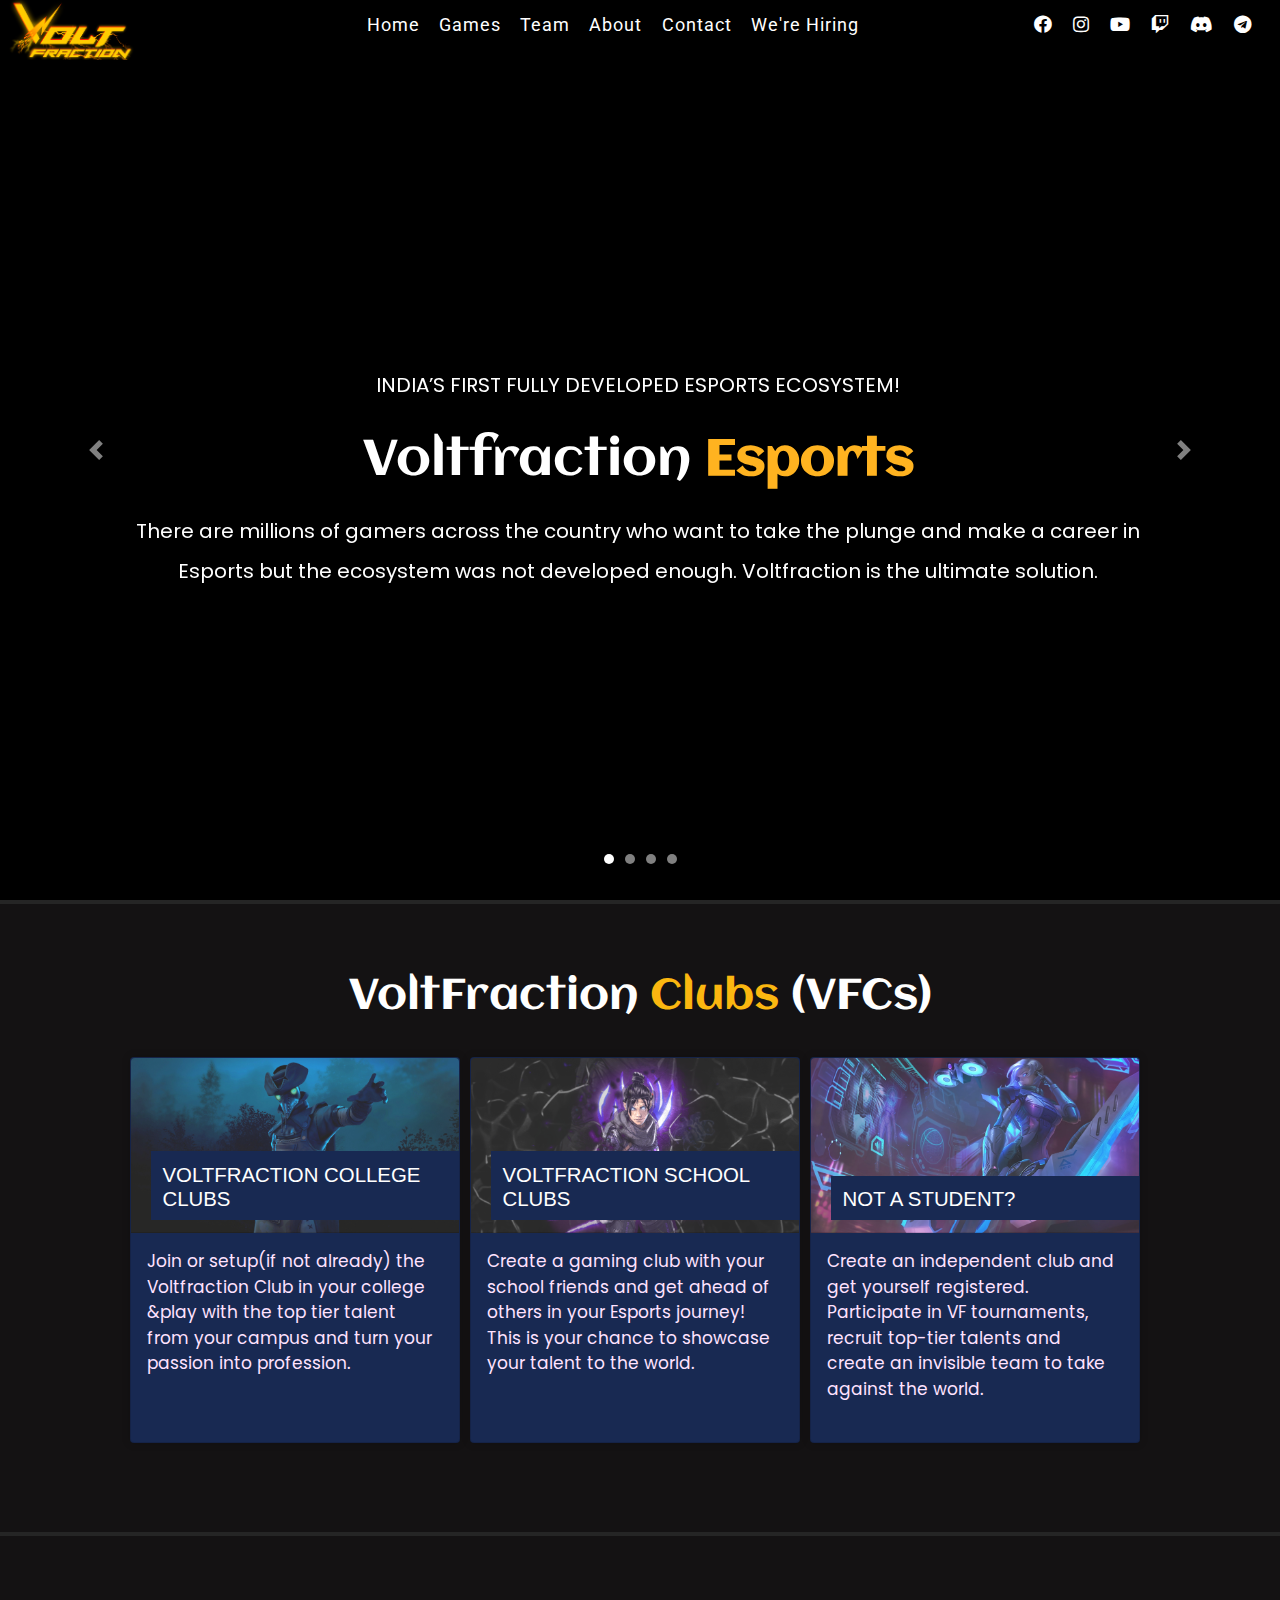
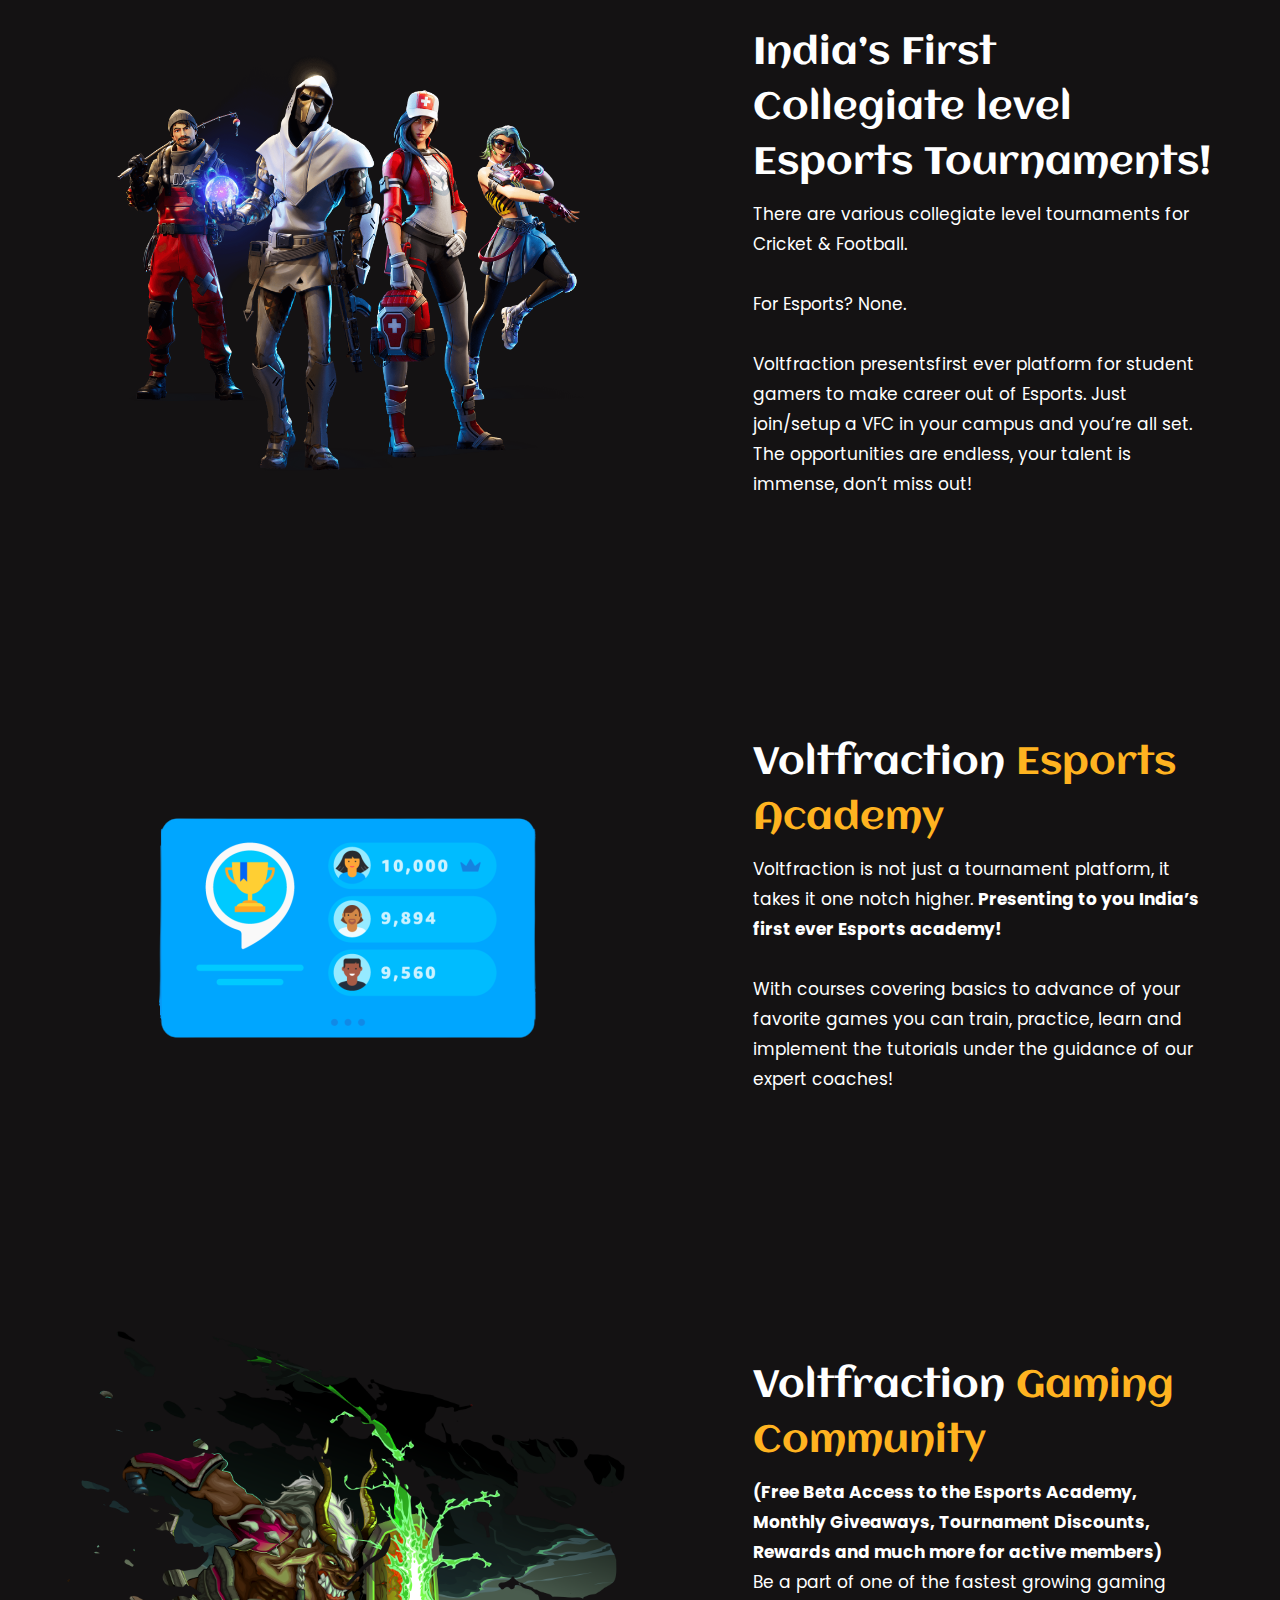
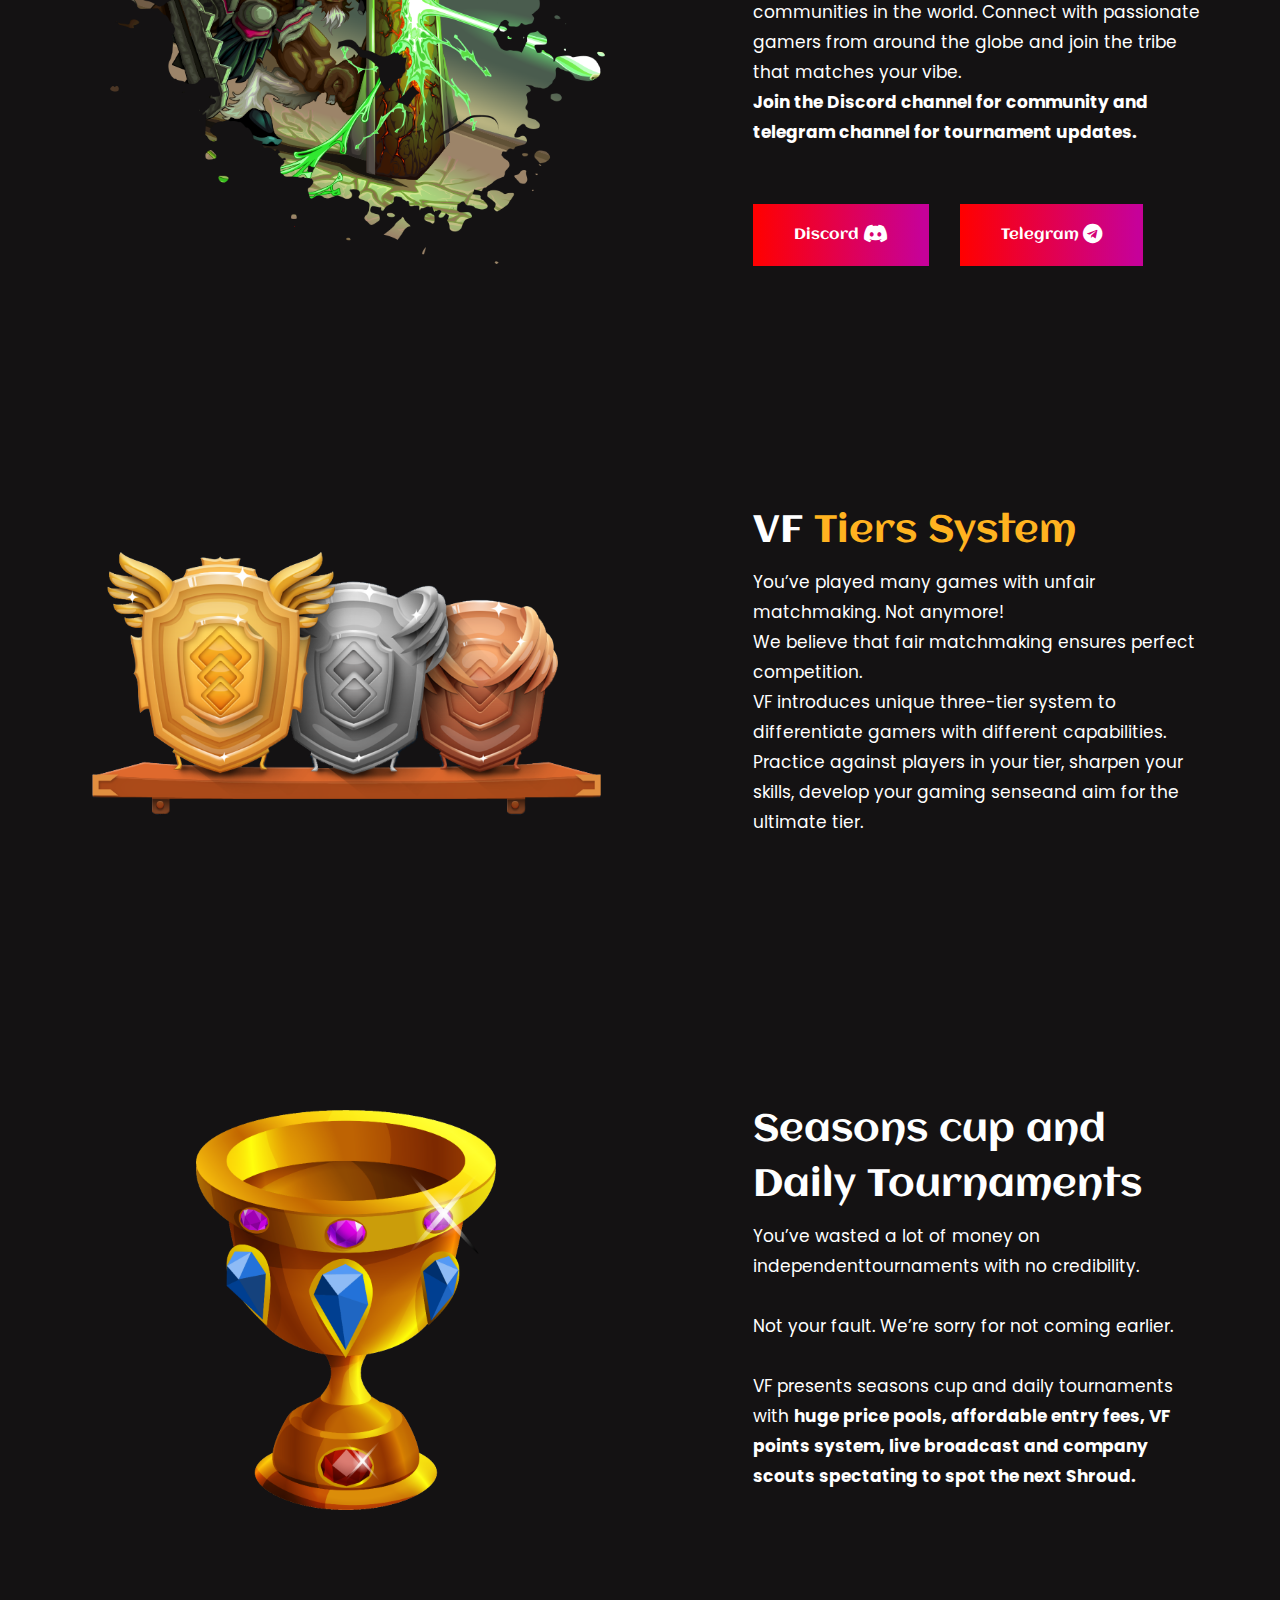
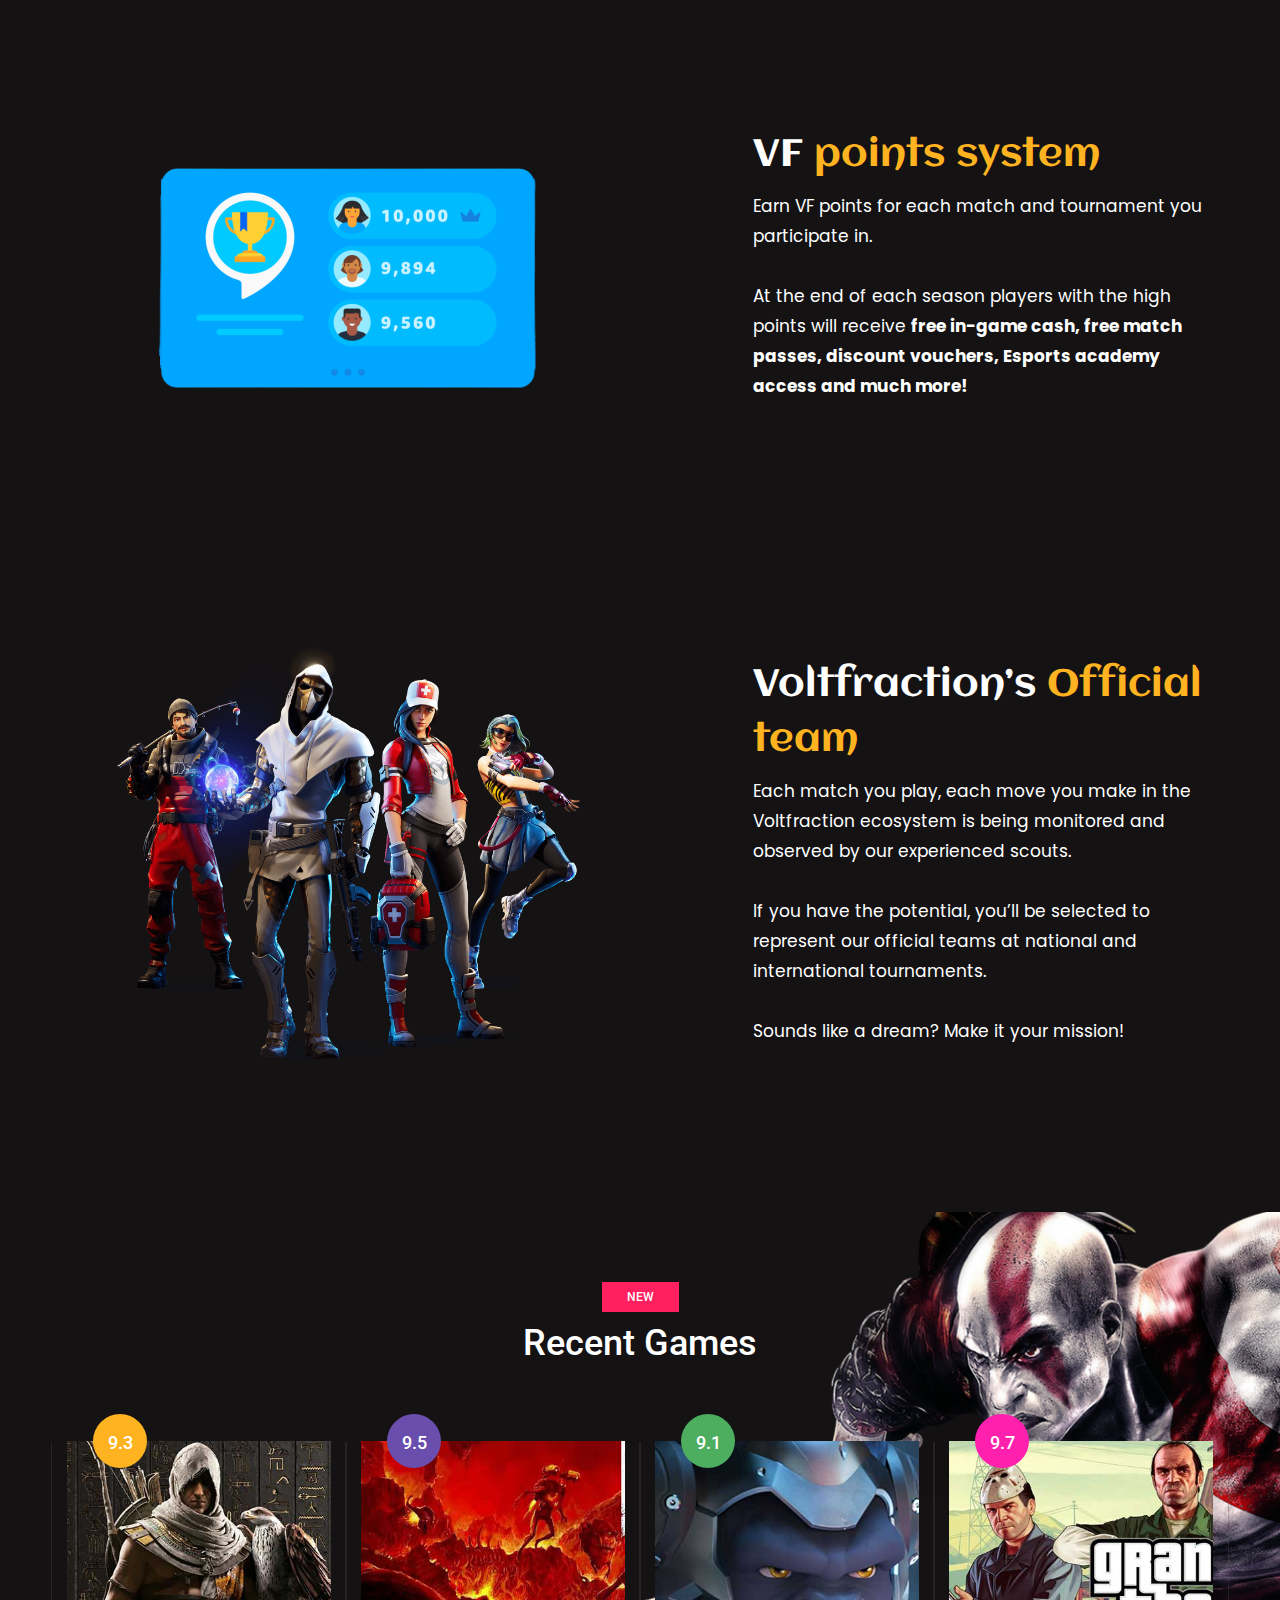
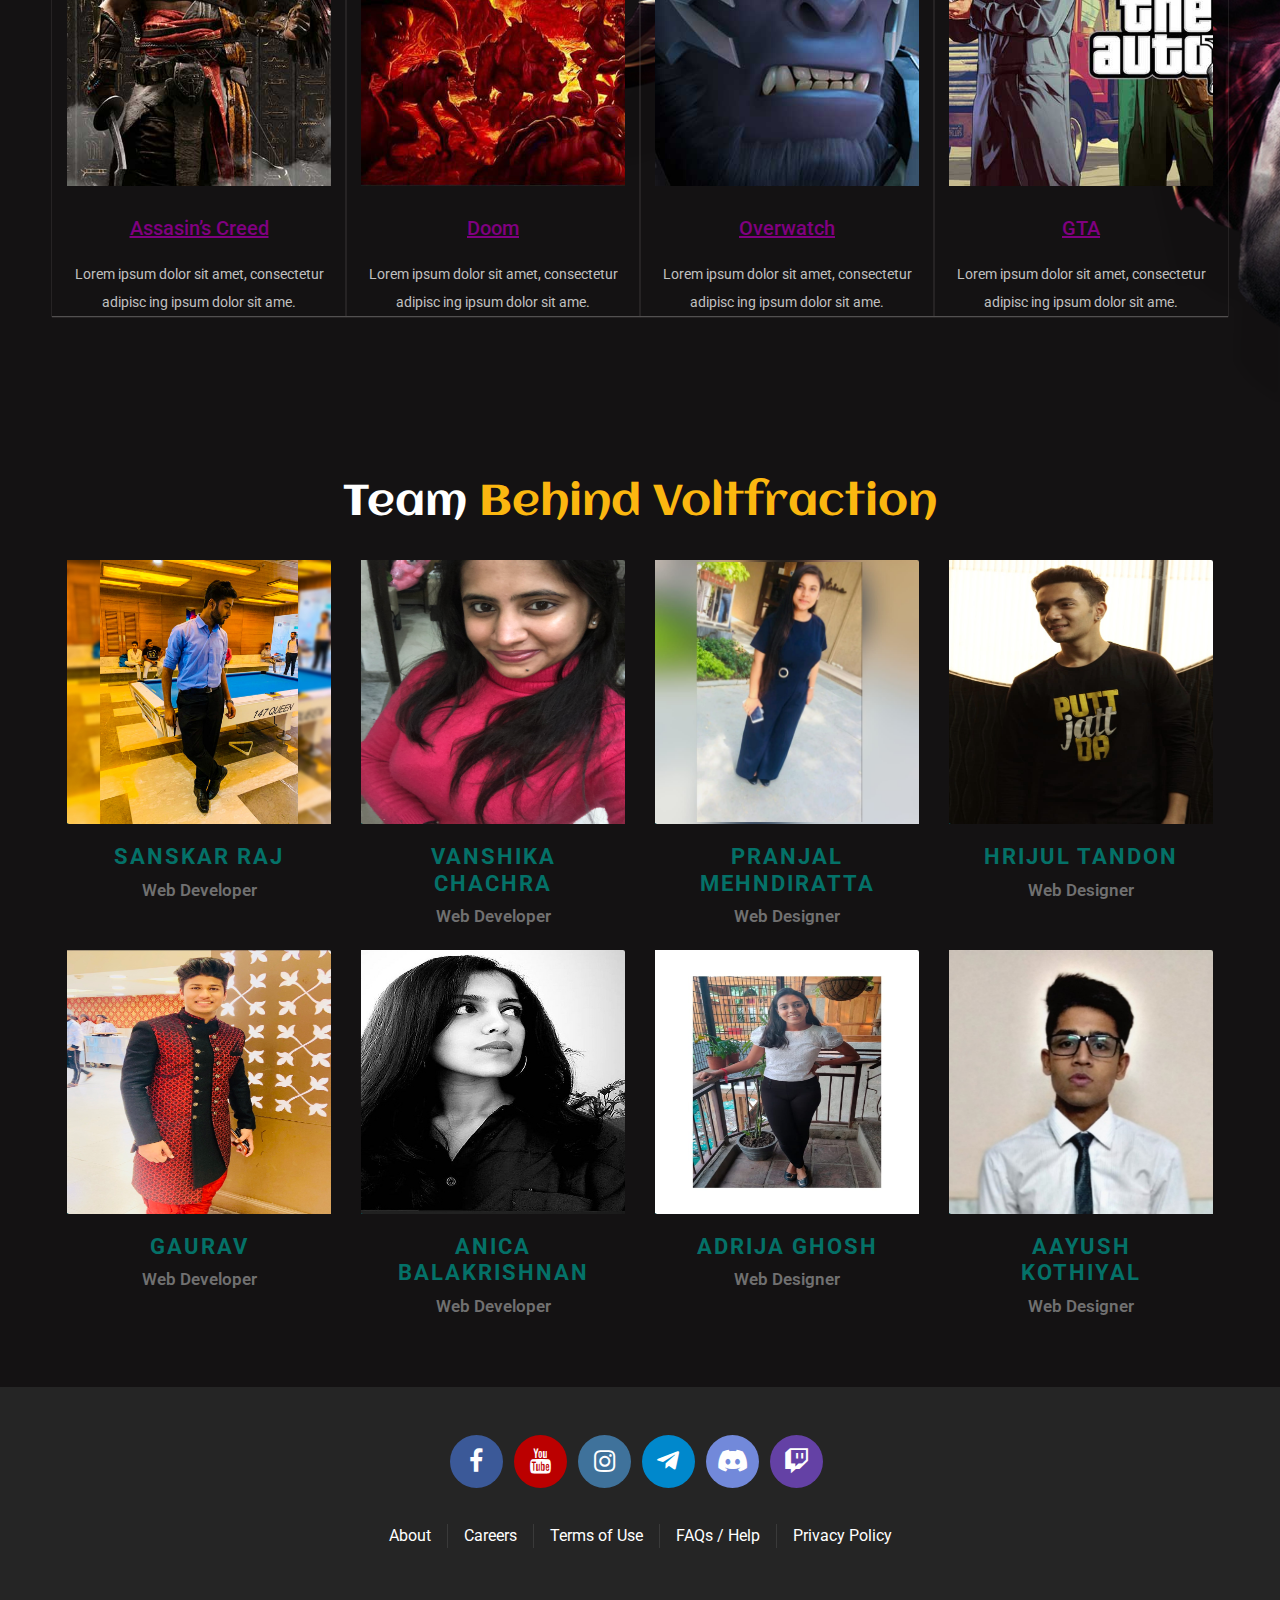
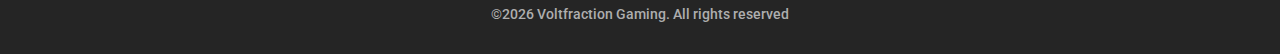
==== index.html @ 9d70d240 "products images" ====
<!DOCTYPE html>
<html lang="zxx">
<head>
	<title>VoltFraction Gaming</title>
	<meta charset="UTF-8">
	<meta name="description" content="Game Warrior Template">
	<meta name="keywords" content="warrior, game, creative, html">
	<meta name="viewport" content="width=device-width, initial-scale=1.0">
	
	<!-- Favicon -->   
	<link href="img/favicon.ico" rel="shortcut icon"/>

	<!-- Google Fonts -->
	
	<link href="https://fonts.googleapis.com/css?family=Roboto:400,400i,500,500i,700,700i" rel="stylesheet">
	<link href="https://fonts.googleapis.com/css2?family=Aclonica&display=swap" rel="stylesheet">
	<link href="https://fonts.googleapis.com/css2?family=Poppins:wght@300&display=swap" rel="stylesheet">
	<link href="https://fonts.googleapis.com/css2?family=Press+Start+2P&display=swap" rel="stylesheet">
	<link href="https://cdnjs.cloudflare.com/ajax/libs/font-awesome/5.13.1/css/all.min.css" rel="stylesheet">
	<!-- Stylesheets -->
	<link rel="stylesheet" href="css/bootstrap.min.css"/>
	<link rel="stylesheet" href="css/font-awesome.min.css"/>
	<link rel="stylesheet" href="css/owl.carousel.css"/>
	<link rel="stylesheet" href="css/style.css"/>
	<link rel="stylesheet" href="css/animate.css"/>
	<!--[if lt IE 9]>
	  <script src="https://oss.maxcdn.com/html5shiv/3.7.2/html5shiv.min.js"></script>
	  <script src="https://oss.maxcdn.com/respond/1.4.2/respond.min.js"></script>
	<![endif]-->

</head>
<body>
	<!-- Page Preloder -->
	<div id="preloder">
		<div class="loader"></div>
	</div>

	<!-- Header section -->
	<!-- <header class="header-section">
		<div class="container"> -->
			<!-- logo -->
			<!-- <a class="site-logo" href="index.html">
				<img src="img/voltnoc.png" height="70" width="140" alt="">
			</a>
			<div class="user-panel">
				<a class="social-buttons" href="http://www.facebook.com/profile.php?id=">
					<i class="fa fa-facebook"></i>
				</a>
				<a class="social-buttons" href="http://twitter.com/">
					<i class="fa fa-twitter"></i>
				</a>
				<a class="social-buttons" href="http://instagram.com/">
					<i class="fa fa-instagram"></i>
				</a>
				<a class="social-buttons" href="http://www.facebook.com/profile.php?id=">
					<i class="fa fa-google-plus"></i>
				</a>
				<a class="social-buttons" href="http://www.facebook.com/profile.php?id=">
					<i class="fa fa-envelope"></i>
				</a>
			</div> -->
			<!-- responsive -->
			<!-- <div class="nav-switch">
				<i class="fa fa-bars"></i>
			</div> -->
			<!-- site menu -->
			<!-- <nav class="main-menu">
				<ul>
					<li class="nav-item active"><a href="#home" class="scroll nav-link active">Home</a></li>
					<li class="nav-item"><a href="#games" class="scroll nav-link">Games</a></li>
					<li class="nav-item"><a href="#tournaments" class="scroll nav-link">Tournaments</a></li>
					<li class="nav-item"><a href="#team" class="scroll nav-link">Team</a></li>
					<li class="nav-item"><a href="#about" class="scroll nav-link">About </a></li>
					<li class="nav-item"><a href="#contact" class="scroll nav-link">Contact </a></li>
				</ul>
			</nav>
		</div>
	</header> -->
	<!-- Header section end -->


	<!-- Hero section -->
	<!-- <section id="home" class="hero-section">
		<div class="hero-slider owl-carousel">
			<div class="hs-item set-bg" data-setbg="img/slider-1.jpg">
				<div class="hs-text">
					<div class="container">
						<p id="slider-text">INDIA’S FIRST EVER PLATFORM PROVIDING STUDENTS A CAREER IN ESPORTS</p>
						<h2 id="slider-heading">Voltfraction <span>Gaming</span></h2>
						
						<p id="slider-text">There are millions of gamers across the country who want to take the plunge and make big name and fame in Esports. <br> Here’s the once in a lifetime opportunity to make theirdream come true!</p>
						
					</div>
				</div>
			</div>
			<div class="hs-item set-bg" data-setbg="img/slider-2.jpg">
				<div class="hs-text">
					<div class="container">
						<h2 id="slider-heading">VoltFraction <span>College Club </span></h2>
						<p id="slider-text">(SCHOOL CLUBS COMING SOON)</p>
						<p id="slider-text">Here’s your chance to lead the gaming revolution in your college.  <br> Set-up club in your campus, recruit a team of top tier talent and the war is on!  <br>(P.S Heads and Official seasons team will earn monthly salaries.)</p>
						<a href="#" class="site-btn">Click Here</a>
					</div>
				</div>
			</div>
			<div class="hs-item set-bg" data-setbg="img/slider-2.jpg">
				<div class="hs-text">
					<div class="container">
						<h2 id="slider-heading">VoltFraction <span>Gaming Community</span> </h2>
						<p id="slider-text">(Free Beta Access to the Mentorship Programme, Monthly Giveaways, Tournament Discounts,<br> Rewards and much more for active members) </p>
						<p id="slider-text">Be a part of one of the most interactive gaming community in the country.  <br> In the end, it’s the likeminded people in your life who’ll help you grow. <br>Connect with passionate gamers from around the globe and make your new social circle!</p>
						
					</div>
				</div>
			</div>
		</div>
	</section> -->
	<!-- Hero section end -->

	<header id="home">

		<nav class="navbar navbar-expand-custom navbar-light fixed-top ">
			<!-- <a class="navbar-brand" href="#"><img src="images/download.jpg" alt="logo" height="50" width="50"></a> -->
			
			<a class="navbar-brand mr-auto" href="#"><img src="img/voltno.png" alt="" height="230" width="150"></a>

			<button class="navbar-toggler navbar-light" type="button"  data-toggle="collapse" data-target="#navbarResponsive" aria-controls="navbarResponsive" aria-expanded="false" aria-label="Toggle navigation">
					<span class="navbar-toggler-icon"></span>
					<span class="icon-bar"></span>
					<span class="icon-bar"></span>
					<span class="icon-bar"></span>
					<span class="icon-bar"></span>
					<span class="icon-bar"></span>
					<span class="icon-bar"></span>
					<span class="icon-bar"></span>
					<span class="icon-bar"></span>
					<span class="icon-bar"></span>
			</button>
		
			<div class="navbar-collapse collapse justify-content-between align-items-center" id="navbarResponsive">
				<ul class="navbar-nav mx-auto mr-auto text-md-center text-right cl-effect-3">
	
					<li class="nav-item active"><a href="#home" class="scroll nav-link active">Home   </a></li>
					<li class="nav-item"><a href="#games" class="scroll nav-link">Games </a></li>
					<li class="nav-item"><a href="#team-section" class="scroll nav-link">Team </a></li>
					<li class="nav-item"><a href="about.html" class="scroll nav-link">About </a></li>
					<li class="nav-item"><a href="#contact" class="scroll nav-link">Contact</a></li>
					<li class="nav-item"><a href="#" class="scroll nav-link">We're Hiring</a></li>
					
					<!-- <li class="nav-item"><a href="#contact" class="scroll nav-link">Contact </a></li> -->
				</ul>
				<ul class="nav navbar-nav justify-content-md-center flex-nowrap cl-effect-3 social" >
					<!-- <li class="nav-item">
						<a class="search-toggle social-buttons" href="search.html">
							<i class="fa fa-search"></i>
						</a>
					</li> -->
					<li class="nav-item">
						<a class="social-buttons" href="http://www.facebook.com/profile.php?id=">
							<i class="fab fa-facebook-f"></i>
						</a>
					</li>
					<li class="nav-item">
						<a class="social-buttons" href="http://instagram.com/">
							<i class="fab  fa-instagram"></i>
						</a>
					</li>
					<li class="nav-item">
						<a class="social-buttons" href="http://www.facebook.com/profile.php?id=">
							<i class="fab  fa-youtube"></i>
						</a>
					</li>
					<li class="nav-item">
						<a class="social-buttons" href="http://www.facebook.com/profile.php?id=">
							<i class="fab  fa-twitch"></i>
						</a>
					</li>
					<li class="nav-item">
						<a class="social-buttons" href="http://www.facebook.com/profile.php?id=">
							<i class="fab  fa-discord"></i>
						</a>
					</li>
					<li class="nav-item">
						<a class="social-buttons" href="http://www.facebook.com/profile.php?id=">
							<i class="fab  fa-telegram"></i>
						</a>
					</li>
					<!-- <li class="nav-item">
						<a class="social-buttons" href="http://twitter.com/">
							<i class="fa fa-twitter"></i>
						</a>
					</li>
					
					<li class="nav-item">
						<a class="social-buttons" href="http://www.facebook.com/profile.php?id=">
							<i class="fa fa-google-plus"></i>
						</a>
					</li>
					<li class="nav-item">
						<a class="social-buttons" href="http://www.facebook.com/profile.php?id=">
							<i class="fa fa-envelope"></i>
						</a>
					</li> -->
				</ul>
			</div>
			<hr color="yellow" background-color="yellow">
		
		</nav>

		

		<div id="carouselExampleIndicators" class="carousel slide" data-ride="carousel">

			
			
		

			<ol class="carousel-indicators">
			  <li data-target="#carouselExampleIndicators" data-slide-to="0" class="active mr-2"></li>
			  <li data-target="#carouselExampleIndicators" data-slide-to="1" class="mr-2"></li>
			  <li data-target="#carouselExampleIndicators" data-slide-to="2" class="mr-2"></li>
			  <li data-target="#carouselExampleIndicators" data-slide-to="3"></li>
			  
			</ol>
			<div class="carousel-inner" role="listbox">
			  <!-- Slide One - Set the background image for this slide in the line below -->
				<div class="carousel-item active" style="background-image: url('img/31.png')">
					<div class="carousel-content">
							<div class="container row">
								<div class="banner-content col-md-12">
									<p>INDIA’S FIRST FULLY DEVELOPED ESPORTS ECOSYSTEM!</p>
									<section class="cd-intro">
										<h1 class="cd-headline push">
											<span style="color: white;">Voltfraction</span> 
											<span class="cd-words-wrapper waiting" style="color: #ffb320">
												<b class="is-visible"> Esports</b>
												<b>  Gaming</b>
											</span>
										</h1>
									</section> 
									
									<p>There are millions of gamers across the country who want to take the plunge and 
										make a career in Esports but the ecosystem was not developed enough. 
										Voltfraction is the ultimate solution.  </p>
									<!-- <button type="button" class="btn btn-lg" style="margin:5px;"">ABOUT US</button> -->
									
								</div>
							</div>
					</div>
				</div>
			  <!-- Slide Two - Set the background image for this slide in the line below -->

			  <div class="carousel-item" style="background-image: url('img/30.png')">
				<div class="carousel-content">
					<div class="container row">
						<div class="banner-content col-md-12">
							
							<h1>India’s First Collegiate and School Level Esports Tournament!<span style="font-weight: 300;">
								<!-- <span class="badge badge-pill badge-danger" style="color: white;  background-color: transparent; "><span style="color: rgb(238, 201, 230);" class="glitch" data-text="(COMING " >(COMING</span> <span class="glitch" data-text="SOON)"  style="color: rgb(238, 201, 230);  padding-bottom:0; padding-top:0;">SOON)</span></span></span> -->
							</h1>
							<!-- <p></p> -->
								
							<!-- <p>Here’s your chance to lead the gaming revolution in your college.
								Set-up club in your campus, recruit a team of top tier talent and the war is on!
								(P.S Heads and Official seasons team will earn monthly salaries.)</p> -->

							<p> 
								<span class="hide"></span>There are College/School tournaments for Cricket & Football. 
									For Esports? None.
									Voltfraction introduces India’s first collegiate and school level esports tournament! You’ve been gaming for fun for a while, now it’s time to showcase your skills to the world and make a career out of it. Join the VF club in your college/school right away!
									</p>
							<!-- <p class="d-none d-xl-block">Gaming was meant for fun but here’s your chance to make money out of it and showcase 
								your savage skills to the world as the glory awaits.</p>	
						 -->
						<!-- <a href="form.html"><button type="button" href="form.html" class="site-btn">Click Here</button></a> -->
			
						</div>
					</div>
				</div>
			  </div>
			  <div class="carousel-item" style="background-image: url('img/photo-of-person-typing-on-computer-keyboard-735911.jpg')">
				<div class="carousel-content">
					<div class="container row">
						<div class="banner-content col-md-12">
							
							<h1>Voltfraction <span>Esports Academy</span></h1>
							<!-- <p><div class="coming"><span class="badge badge-pill badge-danger" style="color: white;  background-color: transparent; ">(SCHOOL CLUBS <span style="color: rgb(238, 201, 230);" class="glitch" data-text="COMING " >COMING</span> <span class="glitch" data-text="SOON "  style="color: rgb(238, 201, 230);  padding-bottom:0; padding-top:0;">SOON</span>)</span></div></p> -->
								
							<!-- <p>Here’s your chance to lead the gaming revolution in your college.
								Set-up club in your campus, recruit a team of top tier talent and the war is on!
								(P.S Heads and Official seasons team will earn monthly salaries.)</p> -->

							<p> 
								<span class="hide"></span>
									Voltfraction is not just an tournament platform, it takes it one notch higher.  Presenting to you India’s first ever Esports academy! 
									With courses covering basics to advance of your favorite games you can train, practice, learn and implement the tutorials under the guidance of our expert coaches!
									Wait, classes for gaming? 
									Yes! Gaming is a skill which can learnt only with right knowledge and perfect execution.
									“One shot, one kill, no luck, pure skills”
									</p>
							<!-- <p class="d-none d-xl-block">Gaming was meant for fun but here’s your chance to make money out of it and showcase 
								your savage skills to the world as the glory awaits.</p>	
						 -->
						<!-- <a href="form.html"><button type="button" href="form.html" class="site-btn">Click Here</button></a> -->
			
						</div>
					</div>
				</div>
			  </div>
			  <!-- Slide Three - Set the background image for this slide in the line below -->
			  <div class="carousel-item" style="background-image: url('img/14.jpg')">
				<div class="carousel-content">
					<div class="container row">
						<div class="banner-content col-md-12">
							<h1>Voltfraction’s <span>Official team</span></h1>
							
							<p>Each match you play, each move you make in the Voltfraction ecosystem is being spectated and observed by our experienced scouts.
								If you have the potential, you’ll be selected to represent our company at national and international tournaments! 
								Sounds like a dream? Make it your mission, we are waiting!
								
								<!-- <span class="d-none d-xl-block" style="color: white;">
									(Free Beta Access to the Mentorship Programme, Monthly Giveaways, Tournament Discounts, Rewards and much more for active members) 
								</span> -->
							</p>
								
						    <!-- <h2>SOCIETY RECRUITMENTS <span style="background-color: #2b3595;" class="badge badge-danger" style="color: white;">COMING SOON</span></h2> -->
			
						</div>
					</div>
				</div>
			  </div>
			<a class="carousel-control-prev" href="#carouselExampleIndicators" role="button" data-slide="prev">
				  <span class="carousel-control-prev-icon" aria-hidden="true"></span>
				  <span class="sr-only">Previous</span>
				</a>
			<a class="carousel-control-next" href="#carouselExampleIndicators" role="button" data-slide="next">
				  <span class="carousel-control-next-icon" aria-hidden="true"></span>
				  <span class="sr-only">Next</span>
				</a>
		</div>

		

</header> <!-- Header Ends -->


	<!-- Latest news section -->
	<!-- <div class="latest-news-section">
		<div class="ln-title">Latest News</div>
		<div class="news-ticker">
			<div class="news-ticker-contant">
				<div class="nt-item"><span class="new">new</span>Lorem ipsum dolor sit amet, consectetur adipiscing elit. </div>
				<div class="nt-item"><span class="strategy">strategy</span>Isum dolor sit amet, consectetur adipiscing elit. </div>
				<div class="nt-item"><span class="racing">racing</span>Isum dolor sit amet, consectetur adipiscing elit. </div>
			</div>
		</div>
	</div> -->
	<!-- Latest news section end -->



	<!-- club section  -->
<hr>
<div id="club" class="club">
	<h1 id="our-team-heading" style="padding-bottom: 0%; padding-top: 1.7rem;">VoltFraction <span>Clubs </span>(VFCs)</h1>
	<div class="cards">
		<a class="card" >
			<span class="card-header" style="background-image: url('img/features/5.jpg');">
				<span class="card-title">
					<h3 class="club-h3">VOLTFRACTION COLLEGE CLUBS </h3>
				</span>
			</span>
			<span class="card-summary">
				Join or setup(if not already) the Voltfraction Club in your college &play with the top tier talent from your campus and turn your passion into profession. 			<!-- <span class="card-meta">
				Published: June 18th, 2015
			</span> -->
		</a>

		<a class="card">
			<span class="card-header" style="background-image: url('img/features/6.png');">
				<span class="card-title">
					<h3 class="club-h3">VOLTFRACTION SCHOOL CLUBS </h3>
				</span>
			</span>
			<span class="card-summary">
				Create a gaming club with your school friends and get ahead of others in your Esports journey! This is your chance to showcase your talent to the world. 
				

				
			</span>
			<!-- <span class="card-meta">
				Published: June 18th, 2015
			</span> -->
		</a>
		<a class="card" >
			<span class="card-header" style="background-image: url('img/features/7.jpg');">
				<span class="card-title">
					<h3 class="club-h3">NOT A STUDENT? </h3>
				</span>
			</span>
			<span class="card-summary">
				Create an independent club and get yourself registered. Participate in VF tournaments, recruit top-tier talents and create an invisible team to take against the world.

			</span>
			<!-- <span class="card-meta">
				Published: June 18th, 2015
			</span> -->
		</a>
		
	</div>

	  
</div>

<!-- club section ends -->



	<hr>
	<!-- GAMING COMMUNITY SECTION STARTS -->
	<!-- <div class="overlay-gaming-video">
		<div class="community-section community-section-wrap col-lg-6">
			<video width="1200" height="900" playsinline autoplay muted loop>
				<source src="img/videoplayback.mp4" type="video/mp4">

				Your browser does not support the video tag.
			  </video>	
		</div>
	<div class="text-community-section community-section-wrap col-lg-6">
		<span id="small-intro-heading">Community Section</span>
			<h3 class="text-community-section">VoltFraction<span>  Gaming Community  </span> </h3>
				<p>Be a part of one of the most interactive gaming community in the country. <strong>In the end, it’s the likeminded people in your life who’ll help you grow</strong>. Connect with passionate gamers from around the globe and make your new social circle!
				</p>
			<p  class="text-community-section">(Free Beta Access to the Mentorship Programme, Monthly Giveaways, Tournament Discounts, Rewards and much more for active members)</p>

			<a  class="text-community-section" href="https://discord.com/">
				<button class="btn btn-primary btn-lg" type="submit">Discord <i class="fa fa-discord"></i></button>
			</a>
	</div>
</div>	 -->
	
<!-- <div class="gaming-video-wrap"> -->
	<!-- <div class="video">
		<video width="1520" height="757" playsinline autoplay muted loop>
			<source src="https://gfycat.com/warywickedachillestang" type="video/mp4"> -->
			<!-- <source src="movie.ogg" type="video/ogg"> -->
			<!-- Your browser does not support the video tag.
		  </video>	
	</div> -->
	<!-- <div class="stack-top"></div> -->
	<!-- <div class="stack-top-text">
		<span id="heading">India’s First <span id="heading-white" style="color:#ffb320;">Esports </span>Academy</span>
		<br>
		<span id="desc">Be a part of one of the fastest growing gaming communities in the world. Connect with passionate gamers from around the globe and join the tribe that matches your vibe. 
			Join the Discord channel for community and telegram channel for tournament updates. 
		</span>
		<br>
	    <span id="desc" class=""><br>(Free Beta Access to the Mentorship Programme, Monthly Giveaways, Tournament Discounts, Rewards and much more for active members) </span>
		<br> -->
		<!-- <a href="#" class="site-btn mr-3">Discord <i class="fa fa-discord" aria-hidden="true"></i></a>
		<a href="#" class="site-btn">Telegram <i class="fa fa-telegram fa-lg" aria-hidden="true"></i></a> -->
		<!-- <span id="desc">  </span><br>
		<span id="desc">Connect with passionate gamers from around the globe and make your new social circle!</span> -->
	<!-- </div>

	
</div> -->

<!-- <br><br><br><br><br><br><br><br><br><br><br><br><br><br><br><br><br><br><br><br><br><br><br><br><br><br><br><br><br><br>
<br><br><br><br><br><br><br><br><br> -->
	<!-- GAMING COMMUNITY SECTION ENDS -->
	



	<!-- Recent game section  -->
	<!-- <section class="recent-game-section spad set-bg" data-setbg="img/recent-game-bg.png">
		<div class="container">
			<div class="section-title">
				<div class="cata new">new</div>
				<h2>Recent Games</h2>
			</div>
			<div class="row">
				<div class="col-lg-4 col-md-6">
					<div class="recent-game-item">
						<div class="rgi-thumb set-bg" data-setbg="img/recent-game/1.jpg">
							<div class="cata new">new</div>
						</div>
						<div class="rgi-content">
							<h5>Suspendisse ut justo tem por, rutrum</h5>
							<p>Lorem ipsum dolor sit amet, consectetur adipisc ing ipsum dolor sit amet, consectetur elit. </p>
							<a href="#" class="comment">3 Comments</a>
							<div class="rgi-extra">
								<div class="rgi-star"><img src="img/icons/star.png" alt=""></div>
								<div class="rgi-heart"><img src="img/icons/heart.png" alt=""></div>
							</div>
						</div>
					</div>	
				</div>
				<div class="col-lg-4 col-md-6">
					<div class="recent-game-item">
						<div class="rgi-thumb set-bg" data-setbg="img/recent-game/2.jpg">
							<div class="cata racing">racing</div>
						</div>
						<div class="rgi-content">
							<h5>Susce pulvinar metus nulla, vel  facilisis sem </h5>
							<p>Lorem ipsum dolor sit amet, consectetur adipisc ing ipsum dolor sit amet, consectetur elit. </p>
							<a href="#" class="comment">3 Comments</a>
							<div class="rgi-extra">
								<div class="rgi-star"><img src="img/icons/star.png" alt=""></div>
								<div class="rgi-heart"><img src="img/icons/heart.png" alt=""></div>
							</div>
						</div>
					</div>	
				</div>
				<div class="col-lg-4 col-md-6">
					<div class="recent-game-item">
						<div class="rgi-thumb set-bg" data-setbg="img/recent-game/3.jpg">
							<div class="cata adventure">Adventure</div>
						</div>
						<div class="rgi-content">
							<h5>Suspendisse ut justo tem por, rutrum</h5>
							<p>Lorem ipsum dolor sit amet, consectetur adipisc ing ipsum dolor sit amet, consectetur elit. </p>
							<a href="#" class="comment">3 Comments</a>
							<div class="rgi-extra">
								<div class="rgi-star"><img src="img/icons/star.png" alt=""></div>
								<div class="rgi-heart"><img src="img/icons/heart.png" alt=""></div>
							</div>
						</div>
					</div>	
				</div>
			</div>
		</div>
	</section> -->
	<!-- Recent game section end -->


	<!-- Tournaments section -->
	<!-- <section class="tournaments-section spad">
		<div class="container">
			<div class="tournament-title">Tournaments</div>
			<div class="row">
				<div class="col-md-6">
					<div class="tournament-item mb-4 mb-lg-0">
						<div class="ti-notic">Premium Tournament</div>
						<div class="ti-content">
							<div class="ti-thumb set-bg" data-setbg="img/tournament/1.jpg"></div>
							<div class="ti-text">
								<h4>World Of WarCraft</h4>
								<ul>
									<li><span>Tournament Beggins:</span> June 20, 2018</li>
									<li><span>Tounament Ends:</span> July 01, 2018</li>
									<li><span>Participants:</span> 10 teams</li>
									<li><span>Tournament Author:</span> Admin</li>
								</ul>
								<p><span>Prizes:</span> 1st place $2000, 2nd place: $1000, 3rd place: $500</p>
							</div>
						</div>
					</div>
				</div>
				<div class="col-md-6">
					<div class="tournament-item">
						<div class="ti-notic">Premium Tournament</div>
						<div class="ti-content">
							<div class="ti-thumb set-bg" data-setbg="img/tournament/2.jpg"></div>
							<div class="ti-text">
								<h4>DOOM</h4>
								<ul>
									<li><span>Tournament Beggins:</span> June 20, 2018</li>
									<li><span>Tounament Ends:</span> July 01, 2018</li>
									<li><span>Participants:</span> 10 teams</li>
									<li><span>Tournament Author:</span> Admin</li>
								</ul>
								<p><span>Prizes:</span> 1st place $2000, 2nd place: $1000, 3rd place: $500</p>
							</div>
						</div>
					</div>
				</div>
			</div>
		</div>
	</section> -->
	<!-- Tournaments section bg -->

	
		<!-- about_us part start-->
		

		<section class="about_us section_padding">
            <div class="container">
                <div class="row align-items-center justify-content-between">
                    <div class="col-md-5 col-lg-6 col-xl-6">
                        <div class="learning_img">
                            <img src="img/1.png" sizes="(max-width: 479px) 92vw, (max-width: 767px) 69vw, (max-width: 3176px) 34vw, 1080px" alt="">
                        </div>
                    </div>
                    <div class="col-md-7 col-lg-6 col-xl-5 ">
                        <div class="about_us_text">
                            <h2 id="mentorship-heading">India’s First Collegiate level Esports Tournaments!</h2>
                            <p id="mentorship-desc">
								There are various collegiate level tournaments for Cricket & Football.<br><br>
								For Esports? None.<br><br>
								Voltfraction presentsfirst ever platform for student gamers to make career out of Esports.
								Just join/setup a VFC in your campus and you’re all set. The opportunities are endless, 
								your talent is immense, don’t miss out!


								<!-- <span style="color: #ffb320;">One shot, one kill, no luck , all skill!</span> -->
								</p>
                            <!-- <a href="#" class="btn_1">Discord  <i class="fab fa-lg fa-discord"></i></a>
                            <a href="#" class="btn_1">Telegram  <i class="fab fa-lg fa-telegram"></i></a> -->
                        </div>
                    </div>
                </div>
            </div>
		</section>

		<section class="about_us section_padding">
            <div class="container">
                <div class="row align-items-center justify-content-between">
                    <div class="col-md-5 col-lg-6 col-xl-6">
                        <div class="learning_img">
                            <img src="img/2new.png" alt="">
                        </div>
                    </div>
                    <div class="col-md-7 col-lg-6 col-xl-5">
                        <div class="about_us_text">
                            <h2 id="mentorship-heading">Voltfraction <span style="color: #ffb320;">Esports Academy</span></h2>
                            <p id="mentorship-desc">
								Voltfraction is not just a tournament platform,
								it takes it one notch higher. <b>Presenting to you India’s first ever Esports academy!</b>
								<br><br>
								With courses covering basics to advance of your favorite games you can train,
								 practice, learn and implement the tutorials under the guidance of our expert coaches!

								<!-- <span style="color: #ffb320;">One shot, one kill, no luck, pure skills</span> -->
								</p>
                            <!-- <a href="#" class="btn_1">Discord  <i class="fab fa-lg fa-discord"></i></a>
                            <a href="#" class="btn_1">Telegram  <i class="fab fa-lg fa-telegram"></i></a> -->
                        </div>
                    </div>
                </div>
            </div>
		</section>

        <section class="about_us section_padding">
            <div class="container">
                <div class="row align-items-center justify-content-between">
                    <div class="col-md-5 col-lg-6 col-xl-6">
                        <div class="learning_img">
                            <img class="cup" src="img/about_img.png" alt="" >
                        </div>
                    </div>
                    <div class="col-md-7 col-lg-6 col-xl-5">
                        <div class="about_us_text">
                            <h2 id="mentorship-heading">Voltfraction <span style="color: #ffb320;">Gaming Community</span></h2>
                            <p id="mentorship-desc">
								<b>(Free Beta Access to the Esports Academy,  Monthly Giveaways, Tournament Discounts, Rewards and much more for active members)</b><br>
								Be a part of one of the fastest growing gaming communities in the world. 
								Connect with passionate gamers from around the globe and join the tribe that matches your vibe.<br>
								<b>Join the Discord channel for community and telegram channel for tournament updates.</b>

								<!-- <span style="color: #ffb320;">One shot, one kill, no luck , all skill!</span> -->
								</p>
                            <a href="#" class="btn_1">Discord  <i class="fab fa-lg fa-discord"></i></a>
                            <a href="#" class="btn_1">Telegram  <i class="fab fa-lg fa-telegram"></i></a>
                        </div>
                    </div>
                </div>
            </div>
		</section>

		<section class="about_us section_padding">
            <div class="container">
                <div class="row align-items-center justify-content-between">
                    <div class="col-md-5 col-lg-6 col-xl-6">
                        <div class="learning_img">
                            <img src="img/png-vf.png" alt="">
                        </div>
                    </div>
                    <div class="col-md-7 col-lg-6 col-xl-5">
                        <div class="about_us_text">
                            <h2 id="mentorship-heading">VF <span style="color: #ffb320;">Tiers System</span></h2>
                            <p id="mentorship-desc">
								You’ve played many games with unfair matchmaking. Not anymore!<br>
								We believe that fair matchmaking ensures perfect competition.<br>
								VF introduces unique three-tier system to differentiate gamers with 
								different capabilities. Practice against players in your tier, sharpen your skills, develop your gaming senseand aim for the ultimate tier. 

 
								<!-- <span style="color: #ffb320;">One shot, one kill, no luck , all skill!</span> -->
								</p>
                            <!-- <a href="#" class="btn_1">Discord  <i class="fab fa-lg fa-discord"></i></a>
                            <a href="#" class="btn_1">Telegram  <i class="fab fa-lg fa-telegram"></i></a> -->
                        </div>
                    </div>
                </div>
            </div>
		</section>

		<section class="about_us section_padding">
            <div class="container">
                <div class="row align-items-center justify-content-between">
                    <div class="col-md-5 col-lg-6 col-xl-6">
                        <div class="learning_img">
                            <img class="cup" src="img/3n.png" alt="" width="300" height="400">
                        </div>
                    </div>
                    <div class="col-md-7 col-lg-6 col-xl-5">
                        <div class="about_us_text">
                            <h2 id="mentorship-heading">Seasons cup and Daily Tournaments</h2>
                            <p id="mentorship-desc">
								You’ve wasted a lot of money on independenttournaments with no credibility.<br><br>
								Not your fault. We’re sorry for not coming earlier.<br><br>
								VF presents seasons cup and daily tournaments with <b>huge price pools, 
								affordable entry fees, VF points system, live broadcast and company scouts spectating 
								to spot the next Shroud. </b>

 
								<!-- <span style="color: #ffb320;">One shot, one kill, no luck , all skill!</span> -->
								</p>
                            <!-- <a href="#" class="btn_1">Discord  <i class="fab fa-lg fa-discord"></i></a>
                            <a href="#" class="btn_1">Telegram  <i class="fab fa-lg fa-telegram"></i></a> -->
                        </div>
					</div>
					
                </div>
            </div>
		</section>
		
		<section class="about_us section_padding">
            <div class="container">
                <div class="row align-items-center justify-content-between">
                    <div class="col-md-5 col-lg-6 col-xl-6">
                        <div class="learning_img">
                            <img src="img/2new.png" alt="">
                        </div>
                    </div>
                    <div class="col-md-7 col-lg-6 col-xl-5">
                        <div class="about_us_text">
                            <h2 id="mentorship-heading">VF <span style="color: #ffb320;">points system</span></h2>
                            <p id="mentorship-desc">
								Earn VF points for each match and tournament you participate in.<br><br>
								At the end of each season players with the high points will receive 
								<b>free in-game cash, free match passes, discount vouchers, Esports academy access and much more!</b>

 
								<!-- <span style="color: #ffb320;">One shot, one kill, no luck , all skill!</span> -->
								</p>
                            <!-- <a href="#" class="btn_1">Discord  <i class="fab fa-lg fa-discord"></i></a>
                            <a href="#" class="btn_1">Telegram  <i class="fab fa-lg fa-telegram"></i></a> -->
                        </div>
                    </div>
                </div>
            </div>
		</section>

		<section class="about_us section_padding">
            <div class="container">
                <div class="row align-items-center justify-content-between">
                    <div class="col-md-5 col-lg-6 col-xl-6">
                        <div class="learning_img">
							<img src="img/1.png" sizes="(max-width: 479px) 92vw, (max-width: 767px) 69vw, (max-width: 3176px) 34vw, 1080px" alt="">

                        </div>
                    </div>
                    <div class="col-md-7 col-lg-6 col-xl-5">
                        <div class="about_us_text">
                            <h2 id="mentorship-heading">Voltfraction’s <span style="color: #ffb320;">Official team</span></h2>
                            <p id="mentorship-desc">
								Each match you play, each move you make in the Voltfraction 
								ecosystem is being monitored and observed by our experienced scouts.<br><br>
								If you have the potential, you’ll be selected to represent our official 
								teams at national and international tournaments. <br><br>
								Sounds like a dream? Make it your mission!


 
								<!-- <span style="color: #ffb320;">One shot, one kill, no luck , all skill!</span> -->
								</p>
                            <!-- <a href="#" class="btn_1">Discord  <i class="fab fa-lg fa-discord"></i></a>
                            <a href="#" class="btn_1">Telegram  <i class="fab fa-lg fa-telegram"></i></a> -->
                        </div>
                    </div>
                </div>
            </div>
		</section>
		
		
		
		
		<!-- about_us part end-->
		<!-- notification section -->
	<!-- <section class="notification set-bg" id="team" data-setbg="img/recent-game-bg.png" > -->
		<!-- <img src="img/recent-game-bg.png"> -->
		<!-- <canvas id='beerCanvas'></canvas> -->
	
					<!-- <div class="coming_content col-xs-12 col-lg-6">
						<h1 id="mentorship-heading">VoltFraction Official Team</h1>
						<p id="mentorship-desc">Each match you play, each move you make in the Voltfraction tournaments ecosystem is being spectated and observed by our experienced scouts.
							If you have the potential, you’ll be selected to represent our company in the national and international tournaments! 
							Sounds like a dream? Make it your mission, we are waiting!
						</p>
						<div class="separator_container d-none d-sm-block">
							<div class="separator line_separator">
								<span><i class="fa fa-lg fa-gamepad mb-2"></i></span> -->
							<!-- <span>
								<svg xmlns="http://www.w3.org/2000/svg" width="320.864" height="320.864" viewBox="0 0 320.864 320.864"><path fill="#fff" d="M184.04 81.83c-1.89-5.1-3.46-28.63-3.926-55.05-.003-.1.107-.37.514-.37 2.092-.125 3.248-1.79 3.248-3.91V4c0-2.2-1.8-4-4-4H140.99c-2.2 0-4 1.8-4 4v18.5c0 2.123 1.06 3.77 3.152 3.89.673 0 .613.478.61.673-.463 26.677-2.035 49.67-3.925 54.77-11.12 29.993-35.884 27.39-35.884 63.393V273.96c0 49.536 24.92 47.044 59.49 46.82 34.57.224 59.49 2.716 59.49-46.82V145.226c0-36.002-24.764-33.4-35.883-63.394zm12.89 127.953c-5.845 8.89-31.005 30.02-36.458 30.02-5.338 0-30.727-21.21-36.532-30.02-2.907-4.41-4.97-9.277-4.627-15.678.605-11.325 9.866-20.678 21.208-20.678 11.66 0 18.45 12.44 19.915 12.44 1.675 0 8.755-12.44 19.914-12.44 11.34 0 20.6 9.353 21.206 20.678.342 6.4-1.713 11.247-4.627 15.678z"/></svg>
							</span> -->
							<!-- </div>
						</div> -->
						<!-- <h3 class="mb-3">COMING SOON</h3> -->
					
						<!-- <div class="button-images d-none d-sm-block">
							<div class="one_fourth">
								<div class="button-container">
									<a>Logo #1</a>
									<img src="http://www.fillmurray.com/g/300/300"/>
								</div>
							</div>    
							<div class="one_fourth">
								<div class="button-container">
									<a>Logo #2</a>
									<img src="http://www.fillmurray.com/300/300" />
								</div>
							</div>
							<div class="one_fourth">
								<div class="button-container">
									<a>Logo #3</a>
								<div class="button-image"> 		<img src="http://www.fillmurray.com/g/300/300"/></div>
								</div>
							</div>
							<div class="one_fourth last">
								<div class="button-container">
									<a>Logo #4</a>
									<img src="http://www.fillmurray.com/300/300"/>
								</div>
							</div>
					
							<div class="clearboth"></div>
						</div>


						<div class="container d-block d-sm-none" style="width: 70%;">
							
							<div id="recipeCarousell" class="recipeCarousel carousel w-100 " data-ride="carousel">
								<div class="carousel-inner w-100" role="listbox">
					
									
									<div class="carousel-item  last active">
										<div class="col-md-3 col-sm-6">
											<div class="button-container">
												<a>Link #1</a>
												<img src="http://www.fillmurray.com/g/300/300"/>
										</div>
										</div>
									</div>
									<div class="carousel-item">
										<div class="col-md-3 col-sm-6">
											<div class="button-container">
												<a>Link #2</a>
												<img src="http://www.fillmurray.com/300/300" />
										</div>
										</div>
									</div>
									<div class="carousel-item">
										<div class="col-md-3 col-sm-6">
										<div class="button-container">
											<a>Super Long </a>
											<div class="button-image"> 		
											<img src="http://www.fillmurray.com/g/300/300"/></div>
									</div>
									</div>
									</div>
									<div class="carousel-item">
										<div class="col-md-3 col-sm-6">
											<div class="button-container">
												<a>Link #4</a>
												<img src="http://www.fillmurray.com/300/300"/>
										</div>
										</div>
									</div>
							
								</div>
								<a class="carousel-control-prev w-auto" href="#recipeCarousell" role="button" data-slide="prev">
									<span class="carousel-control-prev-icon bg-dark border border-dark rounded-circle" aria-hidden="true"></span>
									<span class="sr-only">Previous</span>
								</a>
								<a class="carousel-control-next w-auto" href="#recipeCarousell" role="button" data-slide="next">
									<span class="carousel-control-next-icon bg-dark border border-dark rounded-circle" aria-hidden="true"></span>
									<span class="sr-only">Next</span>
								</a>
							</div>
						</div> 
					</div>
			
	
	</section> -->
	<!-- notification section ends -->
	 <!-- pricing part start-->
	 <!-- <section id="tournaments" class="pricing_part padding_top" style="background-image: url('img/event_bg.png'); background-repeat: no-repeat;">
		<div class="container">
			<div class="row justify-content-center">
				<div class="col-lg-3">
					<div class="section_tittle text-center">
						<h2 id="tournament-title">Tournaments</h2>
					</div>
				</div>
			</div>
			<div class="row justify-content-center">
				<div class="col-lg-3 col-sm-6">
					<div class="single_pricing_part">
						<p id="tournament-card-title">Tournament X</p>
						<h3 id="tournament-price">$50.00</h3>
						<ul>
							<li>2GB Bandwidth</li>
							<li>Two Account</li>
							<li>15GB Storage</li>
						</ul>
						<a href="#" class="btn_2">Locked <i class="fa fa-lock" aria-hidden="true"></i></a>
					</div>
				</div>
				<div class="col-lg-3 col-sm-6">
					<div class="single_pricing_part">
						<p id="tournament-card-title">Tournament Y</p>
						<h3 id="tournament-price">$60.00</h3>
						<ul>
							<li>2GB Bandwidth</li>
							<li>Two Account</li>
							<li>15GB Storage</li>
						</ul>
						<a href="#" class="btn_2">Locked <i class="fa fa-lock" aria-hidden="true"></i></a>
					</div>
				</div>
				<div class="col-lg-3 col-sm-6">
					<div class="single_pricing_part">
						<p id="tournament-card-title">Tournament Z</p>
						<h3 id="tournament-price">$80.00</h3>
						<ul>
							<li>2GB Bandwidth</li>
							<li>Two Account</li>
							<li>15GB Storage</li>
						</ul>
						<a href="#" class="btn_2">Locked <i class="fa fa-lock" aria-hidden="true"></i></a>
					</div>
				</div>
				<div class="col-lg-3 col-sm-6">
					<div class="single_pricing_part">
						<p id="tournament-card-title">Tournament W</p>
						<h3 id="tournament-price">$80.00</h3>
						<ul>
							<li>2GB Bandwidth</li>
							<li>Two Account</li>
							<li>15GB Storage</li>
						</ul>
						<a href="#" class="btn_2">Locked <i class="fa fa-lock" aria-hidden="true"></i></a>
					</div>
				</div>
			</div>
		</div>
		<div class="bottom-layer"></div>
	</section> -->
	
	<!-- pricing part end-->


	
<!-- <h1 id="vf-daily-heading">VF <span>Daily Challenge</span></h1> -->

<!-- Feature section -->
<!-- <section class="feature-section spad feature-section-color">
	<div class="container">
		<div class="row">
			<div class="col-lg-3 col-md-6 p-0">
				<div class="feature-item set-bg" data-setbg="img/features/1.jpg">
					<span class="cata new">new</span>
					<div class="fi-content text-white">
						<h5><a href="#">Suspendisse ut justo tem por, rutrum</a></h5>
						<p>Lorem ipsum dolor sit amet, consectetur adipiscing elit. </p>
						<a href="#" class="fi-comment">3 Comments</a>
					</div>
				</div>
			</div>
			<div class="col-lg-3 col-md-6 p-0">
				<div class="feature-item set-bg" data-setbg="img/features/2.jpg">
					<span class="cata strategy">strategy</span>
					<div class="fi-content text-white">
						<h5><a href="#">Justo tempor, rutrum erat id, molestie</a></h5>
						<p>Lorem ipsum dolor sit amet, consectetur adipiscing elit. </p>
						<a href="#" class="fi-comment">3 Comments</a>
					</div>
				</div>
			</div>
			<div class="col-lg-3 col-md-6 p-0">
				<div class="feature-item set-bg" data-setbg="img/features/3.jpg">
					<span class="cata new">new</span>
					<div class="fi-content text-white">
						<h5><a href="#">Nullam lacinia ex eleifend orci porttitor</a></h5>
						<p>Lorem ipsum dolor sit amet, consectetur adipiscing elit. </p>
						<a href="#" class="fi-comment">3 Comments</a>
					</div>
				</div>
			</div>
			<div class="col-lg-3 col-md-6 p-0">
				<div class="feature-item set-bg" data-setbg="img/features/4.jpg">
					<span class="cata racing">racing</span>
					<div class="fi-content text-white">
						<h5><a href="#">Lacinia ex eleifend orci suscipit</a></h5>
						<p>Lorem ipsum dolor sit amet, consectetur adipiscing elit. </p>
						<a href="#" class="fi-comment">3 Comments</a>
					</div>
				</div>
			</div>
		</div>
	</div>
</section> -->
<!-- Feature section end -->
<!-- <hr> -->

	<!-- Review section -->
	<section id="games" class="review-section spad set-bg" data-setbg="img/review-bg.png">
		<div class="container">
			<div class="section-title">
				<div class="cata new">new</div>
				<h2 id="heading">Recent Games</h2>
			</div>
			<div class="row">
				<div class="col-lg-3 col-md-6 games">
					<div class="review-item ">
						<div class="review-cover set-bg" data-setbg="img/review/1.jpg">
							<div class="score yellow">9.3</div>
						</div>
						<div class="review-text">
							<h5 id="game-name">Assasin’s Creed</h5>
							<p id="game-desc">Lorem ipsum dolor sit amet, consectetur adipisc ing ipsum dolor sit ame.</p>
						</div>
					</div>
				</div>
				<div class="col-lg-3 col-md-6 games">
					<div class="review-item">
						<div class="review-cover set-bg" data-setbg="img/review/2.jpg">
							<div class="score purple">9.5</div>
						</div>
						<div class="review-text">
							<h5  id="game-name">Doom</h5>
							<p id="game-desc">Lorem ipsum dolor sit amet, consectetur adipisc ing ipsum dolor sit ame.</p>
						</div>
					</div>
				</div>
				<div class="col-lg-3 col-md-6 games">
					<div class="review-item">
						<div class="review-cover set-bg" data-setbg="img/review/3.jpg">
							<div class="score green">9.1</div>
						</div>
						<div class="review-text">
							<h5  id="game-name">Overwatch</h5>
							<p id="game-desc">Lorem ipsum dolor sit amet, consectetur adipisc ing ipsum dolor sit ame.</p>
						</div>
					</div>
				</div>
				<div class="col-lg-3 col-md-6 games">
					<div class="review-item  ">
						<div class="review-cover set-bg " data-setbg="img/review/4.jpg">
							<div class="score pink">9.7</div>
						</div>
						<div class="review-text">
							<h5  id="game-name">GTA</h5>
							<p id="game-desc">Lorem ipsum dolor sit amet, consectetur adipisc ing ipsum dolor sit ame.</p>
						</div>
					</div>
				</div>
			</div>
		</div>
	</section>
	<!-- Review section end -->

	
<!-- OUR TEAM SECTION BEGINS -->


<div id="team-section"> 
	
<h1 id="our-team-heading">Team <span>Behind Voltfraction</span></h1>
<div class="container d-none d-sm-block">

    <div class="row">
        <div class="col-md-3 col-sm-6">
            <div class="our-team">
                <div class="pic">
                    <img src="img/team/Sanskar Raj.jpg" height="264" width="264">
                    <ul class="social">
                        <li><a href="#" class="fa fa-linkedin"></a></li>
                    </ul>
                </div>
                <div class="team-content">
                    <h3 class="title">Sanskar Raj</h3>
                    <span class="post">Web Developer</span>
                </div>
            </div>
		</div>
		<div class="col-md-3 col-sm-6">
            <div class="our-team">
                <div class="pic">
                    <img src="img/team/Vanshika Chachra.jpeg" height="264" width="264">
                    <ul class="social">
                        <li><a href="#" class="fa fa-linkedin"></a></li>
                    </ul>
                </div>
                <div class="team-content">
                    <h3 class="title">Vanshika Chachra</h3>
                    <span class="post">Web Developer</span>
                </div>
            </div>
        </div>
        <div class="col-md-3 col-sm-6">
            <div class="our-team">
                <div class="pic">
                    <img src="img/team/Pranjal Mehndiratta.jpeg" height="264" width="264">
                    <ul class="social">
                        <li><a href="#" class="fa fa-linkedin"></a></li>
                    </ul>
                </div>
                <div class="team-content">
                    <h3 class="title">Pranjal Mehndiratta</h3>
                    <span class="post">Web Designer</span>
                </div>
            </div>
        </div>
		<div class="col-md-3 col-sm-6">
				<div class="our-team">
					<div class="pic">
						<img src="img/team/Hrijul Tandon.jpg" height="264" width="264">
						<ul class="social">
							<li><a href="#" class="fa fa-linkedin"></a></li>
						</ul>
					</div>
					<div class="team-content">
						<h3 class="title">Hrijul Tandon</h3>
						<span class="post">Web Designer</span>
					</div>
				</div>
	    </div>
	</div>
		<div class="row">
			<div class="col-md-3 col-sm-6">
				<div class="our-team">
					<div class="pic">
						<img src="img/team/Gaurav.jpg" height="264" width="264">
						<ul class="social">
							<li><a href="#" class="fa fa-linkedin"></a></li>
						</ul>
					</div>
					<div class="team-content">
						<h3 class="title">Gaurav</h3>
						<span class="post">Web Developer</span>
					</div>
				</div>
		    </div>
			<div class="col-md-3 col-sm-6">
				<div class="our-team">
					<div class="pic">
						<img src="img/team/Anica Balakrishnan.jpeg" height="264" width="264">
						<ul class="social">
							<li><a href="#" class="fa fa-linkedin"></a></li>
						</ul>
					</div>
					<div class="team-content">
						<h3 class="title">Anica Balakrishnan</h3>
						<span class="post">Web Developer</span>
					</div>
				</div>
			</div>
			<div class="col-md-3 col-sm-6">
				<div class="our-team">
					<div class="pic">
						<img src="img/team/Adrija Ghosh.jpg" height="264" width="264">
						<ul class="social">
							<li><a href="#" class="fa fa-linkedin"></a></li>
						</ul>
					</div>
					<div class="team-content">
						<h3 class="title">Adrija Ghosh</h3>
						<span class="post">Web Designer</span>
					</div>
				</div>
			</div>
			<div class="col-md-3 col-sm-6">
					<div class="our-team">
						<div class="pic">
							<img src="img/team/download.png" height="264" width="264">
							<ul class="social">
								<li><a href="#" class="fa fa-linkedin"></a></li>
							</ul>
						</div>
						<div class="team-content">
							<h3 class="title">Aayush Kothiyal</h3>
							<span class="post">Web Designer</span>
						</div>
					</div>
		    </div>
        </div>
</div>

<!-- <div class="container d-block d-sm-none">
		<div id="recipeCarousel" class="recipeCarousel carousel w-100 " data-ride="carousel">
			<div class="carousel-inner w-100" role="listbox">

				
				<div class="carousel-item active">
					<div class="">
						<div class="our-team">
							<div class="pic">
								<img src="img/team/Sanskar Raj.jpg" height="315.2" width="315.2">
								<ul class="social">
									<li><a href="#" class="fa fa-linkedin"></a></li>
								</ul>
							</div>
							<div class="team-content">
								<h3 class="title">Williamson</h3>
								<span class="post">Web Developer</span>
							</div>
						</div>
					</div>
				</div>
				<div class="carousel-item">
					<div class="col-md-3 col-sm-6">
						<div class="our-team">
							<div class="pic">
								<img src="img/team/Vanshika Chachra.jpeg" height="315.2" width="315.2">
								<ul class="social">
									<li><a href="#" class="fa fa-linkedin"></a></li>
								</ul>
							</div>
							<div class="team-content">
								<h3 class="title">Vanshika Chachra</h3>
								<span class="post">Web Developer</span>
							</div>
						</div>
					</div>
				</div>
				<div class="carousel-item">
					<div class="col-md-3 col-sm-6">
						<div class="our-team">
							<div class="our-team">
								<div class="pic">
									<img src="img/team/Pranjal Mehndiratta.jpeg" height="315.2" width="315.2">
									<ul class="social">
										<li><a href="#" class="fa fa-linkedin"></a></li>
									</ul>
								</div>
								<div class="team-content">
									<h3 class="title">Pranjal Mehndiratta</h3>
									<span class="post">Web Designer</span>
								</div>
							</div>
						</div>
					</div>
				</div>
				<div class="carousel-item">
					<div class="">
						<div class="our-team">
							<div class="pic">
								<img src="img/team/Hrijul Tandon.jpg" height="315.2" width="315.2">
								<ul class="social">
									<li><a href="#" class="fa fa-linkedin"></a></li>
								</ul>
							</div>
							<div class="team-content">
								<h3 class="title">Hrijul Tandon</h3>
								<span class="post">Web Designer</span>
							</div>
						</div>
						</div>
					</div>
				</div>
				<div class="carousel-item">
					<div class="col-md-3 col-sm-6">
						<div class="our-team">
							<div class="pic">
								<img src="img/team/Gaurav.jpg" height="315.2" width="315.2">
								<ul class="social">
									<li><a href="#" class="fa fa-linkedin"></a></li>
								</ul>
							</div>
							<div class="team-content">
								<h3 class="title">Gaurav</h3>
								<span class="post">Web Developer</span>
							</div>
						</div>
					</div>
				</div>
				<div class="carousel-item">
					<div class="col-md-3 col-sm-6">
						<div class="our-team">
							<div class="pic">
								<img src="img/team/Anica Balakrishnan.jpeg" height="315.2" width="315.2">
								<ul class="social">
									<li><a href="#" class="fa fa-linkedin"></a></li>
								</ul>
							</div>
							<div class="team-content">
								<h3 class="title">Anica Balakrishnan</h3>
								<span class="post">Web Developer</span>
							</div>
						</div>
					</div>
				</div>
				<div class="carousel-item">
					<div class="col-md-3 col-sm-6">
						<div class="our-team">
							<div class="pic">
								<img src="img/team/Pranjal Mehndiratta.jpeg" height="315.2" width="315.2">
								<ul class="social">
									<li><a href="#" class="fa fa-linkedin"></a></li>
								</ul>
							</div>
							<div class="team-content">
								<h3 class="title">Pranjal Mehndiratta</h3>
								<span class="post">Web Designer</span>
							</div>
						</div>
					</div>
				</div>
				<div class="carousel-item">
					<div class="col-md-3 col-sm-6">
						<div class="our-team">
							<div class="pic">
								<img src="img/team/download.png" height="315.2" width="315.2">
								<ul class="social">
									<li><a href="#" class="fa fa-linkedin"></a></li>
								</ul>
							</div>
							<div class="team-content">
								<h3 class="title">Aayush Kothiyal</h3>
								<span class="post">Web Designer</span>
							</div>
						</div>
					</div>
				</div>
			</div>
			<a class="carousel-control-prev w-auto" href="#recipeCarousel" role="button" data-slide="prev">
				<span class="carousel-control-prev-icon bg-dark border border-dark rounded-circle" aria-hidden="true"></span>
				<span class="sr-only">Previous</span>
			</a>
			<a class="carousel-control-next w-auto" href="#recipeCarousel" role="button" data-slide="next">
				<span class="carousel-control-next-icon bg-dark border border-dark rounded-circle" aria-hidden="true"></span>
				<span class="sr-only">Next</span>
			</a>
		</div>
</div>    -->

<div class="container d-block d-sm-none">
	<div id="recipeCarousel" class="recipeCarousel carousel w-100 " data-ride="carousel">
		<div class="carousel-inner w-100" role="listbox">

			
			<div class="carousel-item active">
				<div class="col-md-3 col-sm-6">
					<div class="our-team">
						<div class="pic">
							<img src="img/team/Sanskar Raj.jpg" height="315.2" width="315.2">
							<ul class="social">
								<li><a href="#" class="fa fa-linkedin"></a></li>
							</ul>
						</div>
						<div class="team-content">
							<h3 class="title">Williamson</h3>
							<span class="post">Web Developer</span>
						</div>
					</div>
				</div>
			</div>
			<div class="carousel-item">
				<div class="col-md-3 col-sm-6">
					<div class="our-team">
						<div class="pic">
							<img src="img/team/Vanshika Chachra.jpeg" height="315.2" width="315.2">
							<ul class="social">
								<li><a href="#" class="fa fa-linkedin"></a></li>
							</ul>
						</div>
						<div class="team-content">
							<h3 class="title">Vanshika Chachra</h3>
							<span class="post">Web Developer</span>
						</div>
					</div>
				</div>
			</div>
			<div class="carousel-item">
				<div class="col-md-3 col-sm-6">
					<div class="our-team">
						<div class="pic">
							<img src="img/team/Pranjal Mehndiratta.jpeg" height="315.2" width="315.2">
							<ul class="social">
								<li><a href="#" class="fa fa-linkedin"></a></li>
							</ul>
						</div>
						<div class="team-content">
							<h3 class="title">Pranjal Mehndiratta</h3>
							<span class="post">Web Designer</span>
						</div>
					</div>
				</div>
			</div>
			<div class="carousel-item">
				<div class="col-md-3 col-sm-6">
					<div class="our-team">
						<div class="pic">
							<img src="img/team/Hrijul Tandon.jpg" height="315.2" width="315.2">
							<ul class="social">
								<li><a href="#" class="fa fa-linkedin"></a></li>
							</ul>
						</div>
						<div class="team-content">
							<h3 class="title">Hrijul Tandon</h3>
							<span class="post">Web Designer</span>
						</div>
					</div>
				</div>
			</div>
			<div class="carousel-item">
				<div class="col-md-3 col-sm-6">
					<div class="our-team">
						<div class="pic">
							<img src="img/team/Gaurav.jpg" height="315.2" width="315.2">
							<ul class="social">
								<li><a href="#" class="fa fa-linkedin"></a></li>
							</ul>
						</div>
						<div class="team-content">
							<h3 class="title">Gaurav</h3>
							<span class="post">Web Developer</span>
						</div>
					</div>
				</div>
			</div>
			<div class="carousel-item">
				<div class="col-md-3 col-sm-6">
					<div class="our-team">
						<div class="pic">
							<img src="img/team/Anica Balakrishnan.jpeg" height="315.2" width="315.2">
							<ul class="social">
								<li><a href="#" class="fa fa-linkedin"></a></li>
							</ul>
						</div>
						<div class="team-content">
							<h3 class="title">Anica Balakrishnan</h3>
							<span class="post">Web Developer</span>
						</div>
					</div>
				</div>
			</div>
			<div class="carousel-item">
				<div class="col-md-3 col-sm-6">
					<div class="our-team">
							<div class="pic">
								<img src="img/team/Adrija Ghosh.jpg" height="315.2" width="315.2">
								<ul class="social">
									<li><a href="#" class="fa fa-linkedin"></a></li>
								</ul>
							</div>
							<div class="team-content">
								<h3 class="title">Adrija Ghosh</h3>
								<span class="post">Web Designer</span>
							</div>
						
					</div>
				</div>
			</div>
			<div class="carousel-item">
				<div class="col-md-3 col-sm-6">
					<div class="our-team">
						<div class="pic">
							<img src="img/team/download.png" height="315.2" width="315.2">
							<ul class="social">
								<li><a href="#" class="fa fa-linkedin"></a></li>
							</ul>
						</div>
						<div class="team-content">
							<h3 class="title">Aayush Kothiyal</h3>
							<span class="post">Web Designer</span>
						</div>
					</div>
				</div>
			</div>
		</div>
		<a class="carousel-control-prev w-auto" href="#recipeCarousel" role="button" data-slide="prev">
			<span class="carousel-control-prev-icon bg-dark border border-dark rounded-circle" aria-hidden="true"></span>
			<span class="sr-only">Previous</span>
		</a>
		<a class="carousel-control-next w-auto" href="#recipeCarousel" role="button" data-slide="next">
			<span class="carousel-control-next-icon bg-dark border border-dark rounded-circle" aria-hidden="true"></span>
			<span class="sr-only">Next</span>
		</a>
	</div>
</div>
</div>



</div>
<!-- OUR TEAM SECTION ENDS -->


	<!-- Footer top section -->
	<!-- <section class="footer-top-section">
		<div class="container">
			<div class="footer-top-bg">
				<img src="img/footer-top-bg.png" alt="">
			</div>
			<div class="row">
				<div class="col-lg-5">
					<div class="footer-logo text-white">
						<img src="img/voltnoc.png" height="100" width="160" alt="">
						<p>Lorem ipsum dolor sit amet, consectetur adipisc ing ipsum dolor sit ame.</p>
					</div>
				</div>
				
				<div class="col-lg-7 col-md-6 ml-8">
					<div class="footer-widget mb-5 mb-md-0">
						<h4 class="fw-title">Latest Posts</h4>
						<div class="latest-blog">
							<div class="lb-item">
								<div class="lb-thumb set-bg" data-setbg="img/latest-blog/1.jpg"></div>
								<div class="lb-content">
									<div class="lb-date">June 21, 2018</div>
									<p>Lorem ipsum dolor sit amet, consectetur adipisc ing ipsum </p>
									<a href="#" class="lb-author">By Admin</a>
								</div>
							</div>
							<div class="lb-item">
								<div class="lb-thumb set-bg" data-setbg="img/latest-blog/2.jpg"></div>
								<div class="lb-content">
									<div class="lb-date">June 21, 2018</div>
									<p>Lorem ipsum dolor sit amet, consectetur adipisc ing ipsum </p>
									<a href="#" class="lb-author">By Admin</a>
								</div>
							</div>
							<div class="lb-item">
								<div class="lb-thumb set-bg" data-setbg="img/latest-blog/3.jpg"></div>
								<div class="lb-content">
									<div class="lb-date">June 21, 2018</div>
									<p>Lorem ipsum dolor sit amet, consectetur adipisc ing ipsum </p>
									<a href="#" class="lb-author">By Admin</a>
								</div>
							</div>
						</div>
					</div>
				</div> -->
				<!-- <div class="col-lg-4 col-md-6">
					<div class="footer-widget">
						<h4 class="fw-title">Top Comments</h4>
						<div class="top-comment">
							<div class="tc-item">
								<div class="tc-thumb set-bg" data-setbg="img/authors/1.jpg"></div>
								<div class="tc-content">
									<p><a href="#">James Smith</a> <span>on</span>  Lorem ipsum dolor sit amet, co</p>
									<div class="tc-date">June 21, 2018</div>
								</div>
							</div>
							<div class="tc-item">
								<div class="tc-thumb set-bg" data-setbg="img/authors/2.jpg"></div>
								<div class="tc-content">
									<p><a href="#">James Smith</a> <span>on</span>  Lorem ipsum dolor sit amet, co</p>
									<div class="tc-date">June 21, 2018</div>
								</div>
							</div>
							<div class="tc-item">
								<div class="tc-thumb set-bg" data-setbg="img/authors/3.jpg"></div>
								<div class="tc-content">
									<p><a href="#">James Smith</a> <span>on</span>  Lorem ipsum dolor sit amet, co</p>
									<div class="tc-date">June 21, 2018</div>
								</div>
							</div>
							<div class="tc-item">
								<div class="tc-thumb set-bg" data-setbg="img/authors/4.jpg"></div>
								<div class="tc-content">
									<p><a href="#">James Smith</a> <span>on</span>  Lorem ipsum dolor sit amet, co</p>
									<div class="tc-date">June 21, 2018</div>
								</div>
							</div>
						</div>
					</div>
				</div> -->
			<!-- </div>
		</div>
	</section> -->
	<!-- Footer top section end -->




	
	<!-- Footer section -->
	<footer class="footer-section" id="contact">
		<div class="container">
			<!-- <div class="social-icons col-12"> -->
				<!-- <h3 class="follow">Follow Us</h3> -->
				  <!-- <ul class="socials ">
					  
					  <li><a href="#" class="facebook" title="Go to Our Facebook Page"></a></li>
					  <li><a href="#" class="instagram" title="Go to Our Instagram Account"></a></li>
					  <li><a href="#" class="twitter" title="Go to Our Twitter Account"></a></li>
					  <li><a href="#" class="googleplus" title="Go to Our Google Plus Account"></a></li>
					  <li><a href="#" class="discord" title="Go to Our Google Plus Account"></a></li>
					  <li><a href="#" class="youtube" title="Go to Our Youtube Channel"></a></li>
					  
				  </ul>
			</div> -->
			<div class="rounded-social-buttons">
				<a class="social-button facebook" href="https://www.facebook.com/" target="_blank"><i class="fa fa-facebook"></i></a>
			
				<a class="social-button youtube" href="https://www.youtube.com/" target="_blank"><i class="fa fa-youtube"></i></a>
				<a class="social-button instagram" href="https://www.instagram.com/" target="_blank"><i class="fa fa-instagram"></i></a>
			
				<a class="social-button telegram" href="https://www.instagram.com/" target="_blank"><i class="fab fa-telegram-plane"></i></a>
				<a class="social-button discord" href="https://www.instagram.com/" target="_blank"><i class="fab fa-discord"></i></a>
			
				<a class="social-button twitch" href="https://www.instagram.com/" target="_blank"><i class="fab fa-twitch"></i></a>
			
			  </div>

			<div class="jsx-2147387680 links-wrapper row justify-content-center">
				<ul class="jsx-2147387680 footer-links p-0 py-3 m-0">
					<li class="jsx-2147387680 px-3 my-3 separator-right">
						<a href="about.html" class="jsx-2147387680">About</a>
					</li>
					<li class="jsx-2147387680 px-3 my-3 separator-right">
						<a href="" class="jsx-2147387680">Careers</a>
					</li>
					<li class="jsx-2147387680 px-3 my-3 separator-right">
						<a href="" class="jsx-2147387680">Terms of Use</a>
					</li>
					<li class="jsx-2147387680 px-3 my-3 separator-right">
						<a href="" class="jsx-2147387680">FAQs / Help</a>
					</li>
					<li class="jsx-2147387680 px-3 my-3">
						<a href="" class="jsx-2147387680">Privacy Policy</a>
					</li>
				</ul>
			</div>
			<p class="copyright"> &copy;<script>document.write(new Date().getFullYear());</script> Voltfraction Gaming. All rights reserved </p>
			
			<!-- <ul class="footer-menu">
				<li class="nav-item active"><a href="#home" class="scroll nav-link active">Home   </a></li>
					<li class="nav-item"><a href="#games" class="scroll nav-link">Games </a></li>
					<li class="nav-item"><a href="#team-section" class="scroll nav-link">Team </a></li>
					<li class="nav-item"><a href="#" class="scroll nav-link">About </a></li>
					<li class="nav-item"><a href="#contact" class="scroll nav-link">Contact</a></li>
					<li class="nav-item"><a href="#" class="scroll nav-link">We're Hiring</a></li>
			</ul> -->
			
		</div>
    </footer>


	<!--====== Javascripts & Jquery ======-->
	<script src="js/jquery-3.2.1.min.js"></script>
	<script src="js/bootstrap.min.js"></script>
	<script src="js/owl.carousel.min.js"></script>
	<script src="js/jquery.marquee.min.js"></script>
	<script src="js/main.js"></script>
	<script src="js/animated-hero.js"></script>
	
	<script>
	    var canvas = document.getElementById('beerCanvas');
		var ctx = canvas.getContext('2d');
		var particles = [];
		var particleCount = 280;

		for (var i = 0; i < particleCount; i++) {
		particles.push(new particle());
		}

		function particle() {
		this.x = Math.random() * canvas.width;
		this.y = canvas.height + Math.random() * 300;
		this.speed = 1 + Math.random();
		this.radius = Math.random() * 3;
		this.opacity = (Math.random() * 100) / 1000;
		}

		function loop() {
		requestAnimationFrame(loop);
		draw();
		}

		function draw() {
		ctx.clearRect(0, 0, canvas.width, canvas.height);
		ctx.globalCompositeOperation = 'lighter';
		for (var i = 0; i < particles.length; i++) {
			var p = particles[i];
			ctx.beginPath();
			ctx.fillStyle = 'rgba(255,255,255,' + p.opacity + ')';
			ctx.arc(p.x, p.y, p.radius, 0, Math.PI * 2, false);
			ctx.fill();
			p.y -= p.speed;
			if (p.y <= -10)
			particles[i] = new particle();
		}
		}
		loop();
</script>
<script>

// var options = {"particles":{"number":{"value":99,"density":{"enable":true,"value_area":552.4033491425909}},"color":{"value":"#ffffff"},"shape":{"type":"circle","stroke":{"width":0,"color":"#000000"},"polygon":{"nb_sides":3},"image":{"src":"img/github.svg","width":70,"height":100}},"opacity":{"value":1,"random":true,"anim":{"enable":false,"speed":1,"opacity_min":0.1,"sync":false}},"size":{"value":2,"random":true,"anim":{"enable":false,"speed":40,"size_min":0.1,"sync":false}},"line_linked":{"enable":false,"distance":150,"color":"#ffffff","opacity":0.4,"width":1},"move":{"enable":true,"speed":1.5782952832645452,"direction":"none","random":true,"straight":false,"out_mode":"out","bounce":false,"attract":{"enable":false,"rotateX":600,"rotateY":1200}}},"interactivity":{"detect_on":"canvas","events":{"onhover":{"enable":false,"mode":"repulse"},"onclick":{"enable":true,"mode":"repulse"},"resize":true},"modes":{"grab":{"distance":400,"line_linked":{"opacity":1}},"bubble":{"distance":400,"size":40,"duration":2,"opacity":8,"speed":3},"repulse":{"distance":200,"duration":0.4},"push":{"particles_nb":4},"remove":{"particles_nb":2}}},"retina_detect":false};
// particlesJS("particle", options);

$('.navbar-nav>li>a').on('click', function(){
		$('.navbar-collapse').collapse('hide');
	});

	$('.recipeCarousel').carousel({
			interval: 5000
			
		})

		$('#carouselExampleIndicators').carousel({
			interval: 5000
			
		})

		// $('#recipeCarousel').bind('slid.bs.carousel', function (e)
		// 	{
		// 		var $this = $(this);

		// 		$this.children('.carousel-control').show();

		// 		if ($('.carousel-inner .carousel-item:last').hasClass('active'))
		// 		{
		// 		$('#recipeCarousel').carousel('pause');
		// 			$this.children('.carousel-control-next').hide();
		// 		} else if ($('.carousel-inner .carousel-item:first').hasClass('active'))
		// 		{
		// 			$this.children('.carousel-control-prev').hide();
		// 		}
		// });

		$('.recipeCarousel .carousel .carousel-item').each(function(){

			

			var minPerSlide = 8;
			var $this = $(this);
			var next = $(this).next();
			if (!next.length) {
			next = $(this).siblings(':first');
			}
			next.children(':first-child').clone().appendTo($(this));
			
			for (var i=0;i<minPerSlide;i++) {
				next=next.next();
				if (!next.length) {
					next = $(this).siblings(':first');
					}
				
				next.children(':first-child').clone().appendTo($(this));
				}
				
			});

			
				var checkitem = function() {
				var $this;
				$this = $("#recipeCarousell");
				currentIndex = $('#recipeCarousell .carousel-inner .carousel-item.active').index() + 1;
				
				if ($("#recipeCarousell .carousel-inner .carousel-item:first").hasClass("active")) {
					$this.children(".carousel-control-prev").hide();
					$this.children(".carousel-control-next").show();
				}
				else if($("#recipeCarousell .carousel-inner .carousel-item:last").hasClass("active")){
					$this.children(".carousel-control-prev").show();
					$this.children(".carousel-control-next").hide();
				}
				else{
					$this.children(".carousel-control-prev").show();
					$this.children(".carousel-control-next").show();
				}
				};

			checkitem();

			$("#recipeCarousell").on("slid.bs.carousel", "", checkitem);

			
	// 		$('.nav-collapse').click('li', function() {
    // $('.nav-collapse').collapse('hide');
// });

var checkitem = function() {
				var $this;
				$this = $("#recipeCarousel");
				currentIndex = $('#recipeCarousel .carousel-inner .carousel-item.active').index() + 1;
				
				if ($("#recipeCarousel .carousel-inner .carousel-item:first").hasClass("active")) {
					$this.children(".carousel-control-prev").hide();
					$this.children(".carousel-control-next").show();
				}
				else if($("#recipeCarousel .carousel-inner .carousel-item:last").hasClass("active")){
					$this.children(".carousel-control-prev").show();
					$this.children(".carousel-control-next").hide();
				}
				else{
					$this.children(".carousel-control-prev").show();
					$this.children(".carousel-control-next").show();
				}
				};

			checkitem();

			$("#recipeCarousel").on("slid.bs.carousel", "", checkitem);
			
			
	
			
</script>
    </body>
</html>
---- css/style.css ----
/* =================================
------------------------------------
  Game Warrior Template
  Version: 1.0
 ------------------------------------ 
 ====================================*/

/*---------------------------*/
/* Template default CSS
/*---------------------------*/
@import url('https://fonts.googleapis.com/css2?family=Sansita&display=swap');
html,
body {
	width: 100%;
	background-color: #141213;
	height: 100%;
	font-family: 'Roboto', sans-serif;
	-webkit-font-smoothing: antialiased;
	/* font-smoothing: antialiased; */
}

h1,
h2,
h3,
h4,
h5,
h6 {
	margin: 0;
	font-weight: 500;
	color: #131313;
}

h1 {
	font-size: 70px;
}

h2 {
	font-size: 36px;
}

h3 {
	font-size: 30px;
}

h4 {
	font-size: 24px;
}

h5 {
	font-size: 20px;
}

h6 {
	font-size: 16px;
}

p {
	font-size: 14px;
	color: #878787;
	line-height: 2;
}

img {
	max-width: 100%;
}

input:focus,
select:focus,
button:focus,
textarea:focus {
	outline: none;
}

a:hover,
a:focus {
	text-decoration: none;
	outline: none;
}

ul,
ol {
	padding: 0;
	margin: 0;
}

/*---------------------
  Helper CSS
-----------------------*/

.section-title {
	text-align: center;
	margin-bottom: 75px;
}

.section-title h2 {
	padding-top: 10px;
	font-size: 36px;
}

.set-bg {
	background-repeat: no-repeat;
	background-size: cover;
	background-position: top center;
}

.spad {
	padding-top: 70px;
	padding-bottom: 97px;
}

.text-white h1,
.text-white h2,
.text-white h3,
.text-white h4,
.text-white h5,
.text-white h6,
.text-white p,
.text-white span,
.text-white li,
.text-white a {
	color: #fff;
}

.rating i {
	color: #fbb710;
}

.rating .is-fade {
	color: #e0e3e4;
}

/*---------------------
  Commom elements
-----------------------*/

/* buttons */
.site-btn {
	display: inline-block;
	text-align: center;
	font-size: 15px;
	color: #131313;
	padding: 16px 30px;
	min-width: 153px;
	border-radius: 50px;
	font-weight: 500;
	border: none;
	background: #ffb320;
	cursor: pointer;
}

.site-btn.btn-sm {
	padding: 10px 30px;
	min-width: 163px;
}

.site-btn:hover {
	color: #131313;
}

.cata {
	display: inline-block;
	text-transform: uppercase;
	font-size: 12px;
	font-weight: 500;
	color: #fff;
	padding: 6px 25px;
}

.cata.new {
	background: #ff205f;
}

.cata.strategy {
	background: #4eae60;
}

.cata.racing {
	background: #694eae;
}

.cata.adventure {
	background: #40abf5;
}

/* Preloder */
#preloder {
	position: fixed;
	width: 100%;
	height: 100%;
	top: 0;
	left: 0;
	z-index: 999999;
	background: #fff;
}

.loader {
	width: 40px;
	height: 40px;
	position: absolute;
	top: 50%;
	left: 50%;
	margin-top: -13px;
	margin-left: -13px;
	border-radius: 60px;
	animation: loader 0.8s linear infinite;
	-webkit-animation: loader 0.8s linear infinite;
}

@keyframes loader {
	0% {
		-webkit-transform: rotate(0deg);
		transform: rotate(0deg);
		border: 4px solid #f44336;
		border-left-color: transparent;
	}
	50% {
		-webkit-transform: rotate(180deg);
		transform: rotate(180deg);
		border: 4px solid #673ab7;
		border-left-color: transparent;
	}
	100% {
		-webkit-transform: rotate(360deg);
		transform: rotate(360deg);
		border: 4px solid #f44336;
		border-left-color: transparent;
	}
}

@-webkit-keyframes loader {
	0% {
		-webkit-transform: rotate(0deg);
		border: 4px solid #f44336;
		border-left-color: transparent;
	}
	50% {
		-webkit-transform: rotate(180deg);
		border: 4px solid #673ab7;
		border-left-color: transparent;
	}
	100% {
		-webkit-transform: rotate(360deg);
		border: 4px solid #f44336;
		border-left-color: transparent;
	}
}

/*------------------
  Header section
---------------------*/

.header-section {
	background-color: rgba(0,0,0,0.0);
    /* background-image: -webkit-gradient(linear, 50.00% 0.00%, 50.00% 100.00%, color-stop( 0% , rgba(0,0,0,0.00)),color-stop( 100% , rgba(0,0,0,0.00))); */
    background-image: -webkit-linear-gradient(270deg,rgba(0,0,0,0.00) 0%,rgba(0,0,0,0.00) 100%);
    background-image: linear-gradient(180deg,rgba(0,0,0,0.00) 0%,rgba(0,0,0,0.00) 100%);
	clear: both;
	overflow: hidden;
	padding: 4px 0;
	border-bottom: 1px solid #ae41e4;
	position: absolute;
	z-index:10000;
	width:100%;
}

.site-logo {
	display: inline-block;
	float: left;
	padding-top: 6px;
}

.user-panel {
	float: right;
	font-weight: 500;
	/* background: #ffb320; */
	padding: 19px 28px;
	/* border-radius: 30px; */
}

.user-panel a {
	font-size: 14px;
	color: white !important;
}

.main-menu {
	float: right;
	margin-right: 170px;
}

.main-menu ul {
	padding-top: 2%;
	list-style: none;
}

.main-menu ul li {
	display: inline;
}

.main-menu ul li a {
	display: inline-block;
	font-size: 16px;
	color: #fff;
	margin-left: 35px;
	font-weight: 500;
	padding: 10px 5px;
}

.main-menu ul li a:hover {
	color: #ae41e4;
}

.header-btn {
	float: right;
	margin-right: 0;
}

.nav-switch {
	display: none;
}

/*------------------
  Hero Section
---------------------*/

.hero-slider .hs-item {
	height: 865px;
	display: table;
	width: 100%;
}

.hero-slider .hs-text {
	display: table-cell;
	vertical-align: middle;
}

.hero-slider .hs-text h2 {
	color: #fff;
	font-weight: 400;
	font-size: 60px;
	margin-bottom: 30px;
	position: relative;
	top: -80px;
	opacity: 0;
}

.hero-slider .hs-text h2 span {
	color: #ffb320;
}

.hero-slider .hs-text p {
font-size: 16px;
	color: #fff;
	margin-bottom: 30px;
	position: relative;
	position: relative;
	top: -90px;
	opacity: 0;
}

.hero-slider .hs-text .site-btn {
	position: relative;
	top: -100px;
	opacity: 0;
}

.hero-slider .owl-item.active .hs-item h2,
.hero-slider .owl-item.active .hs-item p,
.hero-slider .owl-item.active .hs-item .site-btn {
	top: 0;
	opacity: 1;
}

.hero-slider .owl-item.active .hs-item h2 {
	-webkit-transition: all 0.5s ease 1s;
	-o-transition: all 0.5s ease 1s;
	transition: all 0.5s ease 1s;
}

.hero-slider .owl-item.active .hs-item p {
	-webkit-transition: all 0.5s ease 0.8s;
	-o-transition: all 0.5s ease 0.8s;
	transition: all 0.5s ease 0.8s;
}

.hero-slider .owl-item.active .hs-item .site-btn {
	-webkit-transition: all 0.5s ease 0.6s;
	-o-transition: all 0.5s ease 0.6s;
	transition: all 0.5s ease 0.6s;
}

.hero-slider .owl-dots {
	position: relative;
	max-width: 1146px;
	margin: -33px auto 0;
	top: -67px;
	z-index: 5;
}

.hero-slider .owl-dots .owl-dot {
	display: inline-block;
	margin-right: 13px;
	width: 33px;
	height: 33px;
	font-size: 14px;
	font-weight: 500;
	text-align: center;
	padding-top: 7px;
	border-radius: 40px;
	background: #dbe2ec;
}

.hero-slider .owl-dots .owl-dot.active {
	background: #ffb320;
}

/*---------------------
  Latest News section
-----------------------*/

.latest-news-section {
	overflow: hidden;
	display: block;
	clear: both;
	background: #131313;
	padding: 24px 0;
	position: relative;
}

.ln-title {
	position: absolute;
	height: 100%;
	width: 29%;
	left: 0;
	top: 0;
	text-align: right;
	padding-top: 24px;
	padding-right: 66px;
	font-size: 18px;
	font-weight: 500;
	color: #fff;
	background: #ffb320;
	z-index: 1;
}

.news-ticker {
	width: 71%;
	float: right;
	overflow: hidden;
	display: inline-block;
}

.news-ticker-contant .nt-item {
	margin-right: 35px;
	color: #fff;
	display: inline-block;
}

.news-ticker-contant .nt-item span {
	margin-right: 35px;
	display: inline-block;
	text-transform: uppercase;
	font-size: 12px;
	font-weight: 500;
	color: #fff;
	padding: 4px 20px;
}

.news-ticker-contant .nt-item span.new {
	background: #ff205f;
}

.news-ticker-contant .nt-item span.strategy {
	background: #4eae60;
}

.news-ticker-contant .nt-item span.racing {
	background: #694eae;
}

/*------------------
  Feature Section
---------------------*/

.feature-item {
	height: 415px;
	position: relative;
}

.feature-item:after {
	position: absolute;
	content: "";
	width: 100%;
	height: 100%;
	left: 0;
	top: 0;
	background: #000;
	opacity: .65;
}

.feature-item .cata {
	position: relative;
	margin-top: 28px;
	margin-left: 29px;
	z-index: 3;
}

.feature-item .fi-content {
	position: absolute;
	width: 100%;
	left: 0;
	bottom: 0;
	padding: 0 26px 24px;
	z-index: 2;
}

.feature-item .fi-content h5 {
	margin-bottom: 18px;
}

.feature-item .fi-content .fi-comment {
	font-size: 12px;
	opacity: .54;
}

/*----------------------
  Recent Game Section
------------------------*/

.recent-game-section {
	background-color: #eef2f6;
	border-top: 1px solid #d6dee7;
	border-bottom: 1px solid #d6dee7;
}

.recent-game-item .rgi-thumb {
	height: 204px;
	padding: 25px 28px;
}

.recent-game-item .rgi-content {
	padding: 34px 22px 20px;
	background: #fff;
	border: 1px solid #d6dee7;
	border-top: none;
	position: relative;
}

.recent-game-item .rgi-content h5 {
	margin-bottom: 20px;
	line-height: 1.5;
}

.recent-game-item .rgi-content .comment {
	font-size: 12px;
	color: #737373;
}

.recent-game-item .rgi-extra {
	position: absolute;
	right: 0;
	bottom: 0;
	width: 70px;
}

.recent-game-item .rgi-extra .rgi-star,
.recent-game-item .rgi-extra .rgi-heart {
	height: 35px;
	width: 35px;
	float: left;
	display: block;
	padding: 6px 8px 0;
}

.recent-game-item .rgi-extra .rgi-star {
	background: #ffb320;
}

.recent-game-item .rgi-extra .rgi-heart {
	background: #ff205f;
}







/*----------------------
  Tournaments Section
------------------------*/

.tournaments-section {
	background-image: url("../img/pattern.png");
	background-repeat: repeat;
}

.tournament-title {
	display: inline-block;
	padding: 7px 25px;
	font-size: 12px;
	font-weight: 500;
	color: #fff;
	text-transform: uppercase;
	background: #fb6e10;
}

.tournament-item {
	background: #252525;
}

.tournament-item .ti-notic {
	display: inline-block;
	padding: 8px 21px;
	font-size: 12px;
	font-weight: 700;
	color: #131313;
	text-transform: uppercase;
	background: #ffb320;
}

.tournament-item .ti-content {
	padding: 38px 24px;
	overflow: hidden;
}

.tournament-item .ti-thumb {
	width: 168px;
	height: 178px;
	float: left;
}

.tournament-item .ti-text {
	padding-left: 195px;
}

.tournament-item .ti-text h4 {
	color: #ae41e4;
	margin-bottom: 20px;
}

.tournament-item .ti-text ul {
	list-style: none;
	margin-bottom: 20px;
}

.tournament-item .ti-text ul li {
	color: #fff;
	font-size: 12px;
	margin-bottom: 6px;
}

.tournament-item .ti-text ul li span {
	color: #9a9a9a;
}

.tournament-item .ti-text p {
	font-size: 12px;
	margin-bottom: 0;
}

.tournament-item .ti-text p span {
	font-weight: 500;
	color: #ae41e4;
}

.container { position:relative; }
.container video {
    position:relative;
    z-index:0;
}
.overlay {
    position:absolute;
    top:0;
    left:0;
    z-index:1;
}

/*----------------------
  Review Section
------------------------*/

.review-section {
	background-position: right top;
	background-color: transparent;
	z-index: 10000;
}



.review-item .review-cover {
	position: relative;
	margin-bottom: 30px;
	height: 345px;
}


.review-item .review-cover .score {
	position: absolute;
	width: 54px;
	height: 54px;
	top: -27px;
	left: 26px;
	padding-top: 15px;
	font-size: 18px;
	font-weight: 500;
	color: #fff;
	text-align: center;
	border-radius: 50%;
	z-index: 1;
}

.review-item .review-cover .score.yellow {
	background: #ffb320;
}

.review-item .review-cover .score.purple {
	background: #694eae;
}

.review-item .review-cover .score.pink {
	background: #ff20ae;
}

.review-item .review-cover .score.green {
	background: #4eae60;
}

.review-item .review-text {
	text-align: center;
}

.review-section .games{
	box-shadow: 0 1px 1px rgb(82, 80, 80), 0 1px 1px rgb(82, 80, 80);
	transition: all 0.3s cubic-bezier(.25,.8,.25,1);
}

.review-section .games:hover {
	box-shadow: 0 7px 14px rgb(82, 80, 80), 0 5px 5px rgb(82, 80, 80);
}

@media (max-width:500px){
	.review-section .games{
		box-shadow: 0 1px 1px rgb(3, 3, 3), 0 1px 1px rgb(0, 0, 0);
		transition: all 0.3s cubic-bezier(.25,.8,.25,1);
	}

}
.review-item .review-text h5 {
	margin-bottom: 20px;
}

.review-item .review-text p {
	margin-bottom: 0;
}

.review-item .rating {
	margin-bottom: 20px;
}

.review-item .rating i {
	font-size: 12px;
}




/* .games :hover{
	box-shadow: 0 7px 14px rgb(82, 80, 80), 0 5px 5px rgb(82, 80, 80);
}  */




/*----------------------
  Footer top Section
------------------------*/

.footer-top-section {
	background-image: url("../img/pattern.png");
	background-repeat: repeat;
	padding: 60px 0 70px;
}

.footer-top-section .container {
	position: relative;
}

.footer-top-bg {
	position: absolute;
	left: -30px;
	bottom: -85px;
	z-index: 2;
}

.footer-logo img {
	margin-bottom: 35px;
}

.footer-widget {
	padding: 40px 30px 7px;
	background: #252525;
	border: 1px solid #4a4a4a;
}

.footer-widget .fw-title {
	color: #fff;
	margin-bottom: 40px;
}

.latest-blog .lb-item {
	margin-bottom: 23px;
	overflow: hidden;
}

.latest-blog .lb-item .lb-thumb {
	width: 97px;
	height: 97px;
	float: left;
}

.latest-blog .lb-item .lb-content {
	padding-left: 110px;
}

.latest-blog .lb-item .lb-content .lb-date {
	font-size: 12px;
	color: #ffb320;
	margin-bottom: 8px;
}

.latest-blog .lb-item .lb-content p {
	font-size: 12px;
	margin-bottom: 5px;
	color: #d3d3d3;
}

.latest-blog .lb-item .lb-content .lb-author {
	font-size: 12px;
	color: #d3d3d3;
	opacity: 0.45;
}

.top-comment {
	overflow: hidden;
}

.top-comment .tc-item {
	margin-bottom: 23px;
	overflow: hidden;
}

.top-comment .tc-item .tc-thumb {
	width: 63px;
	height: 63px;
	border-radius: 50%;
	float: left;
}

.top-comment .tc-item .tc-content {
	padding-left: 100px;
}

.top-comment .tc-item .tc-content p {
	font-size: 12px;
	color: #d3d3d3;
	margin-bottom: 5px;
}

.top-comment .tc-item .tc-content p a {
	color: #ff205f;
}

.top-comment .tc-item .tc-content p span {
	color: #7a7a7a;
}

.top-comment .tc-item .tc-content .tc-date {
	font-size: 12px;
	color: #ffb320;
}

/*----------------------
  Footer Section
------------------------*/

.footer-section {
	padding: 18px 0 16px;
	overflow: hidden;
	background: #252525;
}

.footer-menu {
	list-style: none;
	float: right;
}

.footer-menu li {
	display: inline;
}

.footer-menu li a {
	display: inline-block;
	font-size: 14px;
	font-weight: 500;
	color: #aeaeae;
	margin-left: 30px;
}

.copyright {
	padding-top: 20px;
	padding-bottom: 10px;
	text-align: center;
	margin-bottom: 0;
	font-weight: 500;
	color: #aeaeae;
}

/*------------------
  Other Pages
--------------------
====================*/

.page-info-section {
	height: 499px;
	position: relative;
}

.page-info-section .pi-content {
	font-family: 'Poppins', sans-serif;
	position: absolute;
	width: 100%;
	bottom: 65px;
	left: 0;
	z-index: 2;
}

.page-info-section .pi-content h2 {
	font-family: 'Poppins', sans-serif;
	font-size: 45px;
	margin-bottom: 25px;
	font-weight: 400;
}

.page-info-section .pi-content p{
	font-family: 'Poppins', sans-serif;
	font-size: 18px;
}

.int {
	font-family: 'Poppins', sans-serif;
	font-size: 17px;
}

@media (max-width:500px){
	.page-info-section .pi-content h2 {
		font-size: 25px;
		margin-bottom: 25px;
		font-weight: 400;
	}
	
	.page-info-section .pi-content p{
		font-size: 15px;
	}

	.int {
		font-size: 15px;
	}
}



.contact-form-warp h4{

}

.site-pagination {
	padding-top: 50px;
}

.site-pagination a,
.site-pagination span {
	width: 33px;
	height: 33px;
	font-size: 14px;
	font-weight: 500;
	padding-top: 7px;
	text-align: center;
	display: inline-block;
	border-radius: 50%;
	color: #131313;
	margin-right: 10px;
}

.site-pagination .active {
	background: #ffb320;
}

.site-pagination.sp-style-2 a,
.site-pagination.sp-style-2 span {
	background: #e5e5e5;
}

.site-pagination.sp-style-2 .active {
	background: #ffb320;
}

.widget-item {
	margin-bottom: 73px;
}

.widget-item:last-child {
	margin-bottom: 0;
}

.widget-item .widget-title {
	margin-bottom: 40px;
}

.widget-item .latest-blog .lb-item .lb-content p,
.widget-item .top-comment .tc-item .tc-content p {
	color: #131313;
}

.widget-item .latest-blog .lb-item .lb-content .lb-author {
	color: #737373;
}

.widget-item .top-comment .tc-item .tc-content {
	padding-right: 20px;
}

.widget-item .review-item {
	background: #eff2f5;
}

.widget-item .review-item .review-text {
	padding: 0 35px 20px;
}

.search-widget {
	position: relative;
}

.search-widget input {
	width: 100%;
	height: 41px;
	border: 1px solid #d6dee7;
	padding-left: 22px;
	padding-right: 45px;
	font-size: 12px;
}

.search-widget button {
	position: absolute;
	right: 0;
	top: 0;
	height: 100%;
	background: none;
	border: none;
	padding-right: 15px;
	color: #878787;
	cursor: pointer;
}

/*-----------------
  Categories page
--------------------*/

.recent-game-page .recent-game-item {
	margin-bottom: 42px;
}

/*-----------------
  Single blog page
--------------------*/

.single-blog-page .blog-thumb {
	height: 424px;
	padding-top: 24px;
	padding-left: 29px;
	margin-bottom: 40px;
	position: relative;
}

.single-blog-page .blog-thumb .rgi-extra {
	position: absolute;
	right: 0;
	bottom: 0;
	width: 70px;
}

.single-blog-page .blog-thumb .rgi-extra .rgi-star,
.single-blog-page .blog-thumb .rgi-extra .rgi-heart {
	height: 35px;
	width: 35px;
	float: left;
	display: block;
	padding: 6px 8px 0;
}

.single-blog-page .blog-thumb .rgi-extra .rgi-star {
	background: #ffb320;
}

.single-blog-page .blog-thumb .rgi-extra .rgi-heart {
	background: #ff205f;
}

.single-blog-page .blog-content h3 {
	margin-bottom: 10px;
}

.single-blog-page .blog-content .meta-comment {
	display: block;
	font-size: 12px;
	color: #737373;
	margin-bottom: 25px;
}

.single-blog-page .blog-content p {
	margin-bottom: 25px;
}

.comment-warp {
	padding-top: 50px;
}

.comment-title {
	color: white;
	margin-bottom: 13px;
}

.comment-list {
	list-style: none;
}

.comment-list li {
	margin-bottom: 40px;
	overflow: hidden;
}

.comment-list .comment .comment-avator {
	width: 63px;
	height: 63px;
	border-radius: 50%;
	float: left;
}

.comment-list .comment .comment-content {
	padding-left: 100px;
}

.comment-list .comment .comment-content h5 {
	font-size: 12px;
	color: #131313;
	font-weight: 400;
	margin-bottom: 10px;
}

.comment-list .comment .comment-content h5 span {
	color: #ae41e4;
	padding-left: 18px;
}

.comment-list .comment .comment-content p {
	font-size: 12px;
	margin-bottom: 5px;
}

.comment-list .comment .comment-content .reply {
	font-size: 12px;
	color: #ff1d55;
}

.comment-form-warp {
	padding-top: 30px;
}

.comment-form input[type=text],
.comment-form input[type=email],
.comment-form textarea {
	width: 100%;
	height: 41px;
	border: 1px solid #d6dee7;
	padding-left: 22px;
	padding-right: 45px;
	font-size: 12px;
	margin-bottom: 24px;
}

.comment-form textarea {
	height: 243px;
	padding-top: 15px;
	padding-bottom: 15px;
	margin-bottom: 38px;
}

/*-----------------
  Review page
--------------------*/

.review-page .review-item {
	margin-bottom: 63px;
}

.review-page .review-item .review-text h4 {
	margin-bottom: 10px;
}

.review-dark .review-item .review-text p {
	color: #b5b5b5;
}

.review-section.review-dark {
	background-position: center top;
}

/*-----------------
  Community page
--------------------*/

.community-page .site-pagination {
	padding-top: 62px;
}

.community-warp {
	max-width: 1367px;
	margin: 0 auto;
	background: rgba(0, 0, 0, 0.28);
}

.community-post-list {
	list-style: none;
}

.community-post-list li {
	padding: 33px 55px 65px;
	margin-bottom: 21px;
	overflow: hidden;
	border: 1px solid #878787;
	background: #1f2225;
}

.community-post-list .community-post .author-avator {
	width: 63px;
	height: 63px;
	border-radius: 50%;
	float: left;
}

.community-post-list .community-post .post-content {
	padding-left: 100px;
}

.community-post-list .community-post .post-content h5 {
	font-size: 16px;
	color: #ff205f;
	font-weight: 400;
	margin-bottom: 10px;
}

.community-post-list .community-post .post-content h5 span {
	color: #7a7a7a;
	padding-left: 18px;
}

.community-post-list .community-post .post-content p {
	color: #fff;
	margin-bottom: 5px;
}

.community-post-list .community-post .post-content .post-date {
	font-size: 12px;
	color: #ae41e4;
	margin-bottom: 18px;
}

.community-post-list .attachment-file {
	padding-top: 60px;
	max-width: 435px;
}

.community-top-title {
	margin-bottom: 50px;
}

.community-filter {
	margin-bottom: 80px;
}

.community-filter label {
	font-size: 18px;
	color: #1f2225;
	font-weight: 500;
	padding-right: 10px;
}

.community-filter select {
	width: 201px;
	height: 42px;
	font-size: 14px;
	padding: 0 18px;
	color: #1f2225;
	font-weight: 500;
}

/*-----------------
  Contact page
--------------------*/

.map {
	height: 515px;
	background: #ddd;
	margin-bottom: 90px;
}

.contact-info-list {
	padding-top: 55px;
	padding-bottom: 20px;
	list-style: none;
}

.contact-info-list li {
	margin-bottom: 30px;
}

.contact-info-list .cf-left {
	width: 95px;
	float: left;
	font-size: 16px;
	font-weight: 700;
	color: #ae41e4;
}

.contact-info-list .cf-right {
	color: #878787;
	font-size: 15px;
	padding-left: 100px;
}

.social-links a {
	color: #474747;
	font-size: 18px;
	margin-left: 10px;
	margin-right: 20px;
}

/*------------------
  Responsive
---------------------*/

@media (min-width: 1200px) {
	.container {
		max-width: 1176px;
	}
}

/* Medium screen : 992px. */

@media only screen and (min-width: 992px) and (max-width: 1199px) {
	.main-menu {
		margin-right: 90px;
	}
	.hero-slider .owl-dots {
		max-width: 930px;
	}
	.review-section {
		background-position: right 10% top;
	}
	.review-item .review-cover {
		height: 280px;
	}
	.latest-blog .lb-item .lb-thumb {
		width: 55px;
		height: 55px;
	}
	.latest-blog .lb-item .lb-content {
		padding-left: 67px;
	}
	.top-comment .tc-item .tc-content {
		padding-left: 95px;
	}
	.footer-top-bg {
		max-width: 370px;
	}
	.page-info-section .pi-content h2 {
		font-size: 50px;
	}
}

/* Tablet :768px. */

@media only screen and (min-width: 768px) and (max-width: 991px) {
	.site-logo {
		max-width: 130px;
	}
	.main-menu {
		margin-right: 25px;
	}
	.main-menu ul li a {
		margin-left: 15px;
	}
	.user-panel {
		padding: 8px 15px;
	}
	.hero-slider .hs-text h2 {
		font-size: 50px;
	}
	.hero-slider .owl-dots {
		max-width: 690px;
	}
	.recent-game-item {
		margin-bottom: 42px;
	}
	.tournament-item .ti-thumb {
		width: 100%;
		height: 230px;
		float: none;
	}
	.tournament-item .ti-text {
		padding-left: 0;
		padding-top: 20px;
	}
	.review-section {
		background-position: left top;
	}
	.review-item {
		margin-bottom: 63px;
	}
	.footer-logo {
		margin-bottom: 50px;
	}
	.latest-blog .lb-item .lb-thumb {
		width: 80px;
		height: 80px;
	}
	.latest-blog .lb-item .lb-content {
		padding-left: 95px;
	}
	.footer-top-bg {
		display: none;
	}
}

/* Large Mobile :480px. */

@media only screen and (max-width: 767px) {
	.header-section {
		overflow: visible;
		padding: 23px 0;
	}
	.header-section .container {
		position: relative;
	}
	.site-logo {
		float: none;
		padding-top: 0;
	}
	.main-menu {
		display: none;
		position: absolute;
		top: calc(100% + 24px);
		left: 0;
		width: 100%;
		background: #ffffff;
		z-index: 999;
	}
	.main-menu ul li {
		display: block;
		border-bottom: 1px solid #ececec;
	}
	.main-menu ul li a {
		margin-left: 0;
		color: #131313;
		padding: 13px 26px;
	}
	.nav-switch {
		color: #fff;
		display: block;
		float: right;
		cursor: pointer;
		font-size: 25px;
	}
	.user-panel {
		display: none;
	}
	.hero-slider .hs-item {
		height: 700px;
	}
	.hero-slider .hs-text h2 {
		font-size: 36px;
	}
	.hero-slider .owl-dots {
		max-width: 510px;
	}
	.ln-title {
		padding-right: 30px;
	}
	.feature-item {
		margin-bottom: 30px;
	}
	.recent-game-item {
		margin-bottom: 42px;
	}
	.review-section {
		background-position: left top;
	}
	.review-item {
		margin-bottom: 63px;
	}
	.footer-logo {
		margin-bottom: 50px;
	}
	.footer-top-bg {
		display: none;
	}
	.footer-section {
		padding: 30px 0 20px;
		text-align: center;
	}
	.footer-menu li:first-child a {
		margin-left: 0;
	}
	.footer-menu,
	.copyright {
		float: none;
	}
	.copyright {
		padding-top: 15px;
	}
	.community-post-list li {
		padding: 30px 25px 30px;
	}
	.page-info-section .pi-content h2 {
		font-size: 50px;
	}
}

/* Medium Mobile :480px. */

@media only screen and (max-width: 576px) {
	.hero-slider .owl-dots {
		padding: 0 15px;
	}
	.feature-section {
		padding-left: 15px;
		padding-right: 15px;
	}
	.community-post-list .community-post .author-avator {
		float: none;
	}
	.community-post-list .community-post .post-content {
		padding-left: 0;
		padding-top: 30px;
	}
}

/* Small Mobile :320px. */

@media only screen and (max-width: 479px) {
	.hero-slider .hs-item {
		height: auto;
		padding: 150px 0;
	}
	.ln-title {
		display: none;
	}
	.news-ticker {
		width: 100%;
	}
	.tournament-item .ti-thumb {
		width: 100%;
		height: 230px;
		float: none;
	}
	.tournament-item .ti-text {
		padding-left: 0;
		padding-top: 20px;
	}
	.latest-blog .lb-item .lb-thumb {
		width: 55px;
		height: 55px;
	}
	.latest-blog .lb-item .lb-content {
		padding-left: 67px;
	}
	.top-comment .tc-item .tc-content {
		padding-left: 85px;
	}
	.site-btn {
		padding: 11px 30px;
		min-width: 145px;
	}
	.comment-list .comment .comment-avator {
		float: none;
	}
	.comment-list .comment .comment-content {
		padding-left: 0;
		padding-top: 20px;
	}
	.footer-widget {
		padding: 40px 15px 7px;
	}
	.page-info-section .pi-content h2 {
		font-size: 40px;
	}
}


/* NEW ADDED STYLES */

/* navbar SOCIAL links */
.social-buttons{
	color: white;
	font-size: 18px;
	padding-left: 14px;
  }
  
  .social-buttons:hover{
	  color:#ffb320 !important;
	  /* font-size: 18px; */
	  /* background-color: black; */
  }

@media screen and (max-width: 1005px) and (min-width: 756px) {
    .social-buttons{
        display: none;
    }
}


/* SCROLL BAR COLRO CHANGE */
/* width */
::-webkit-scrollbar {
	width: 15px;
  }
  
  /* Track */
  ::-webkit-scrollbar-track {
	box-shadow: inset 0 0 10px #ae41e4; 
	border-radius: 2px;

  }
   
  /* Handle */
  ::-webkit-scrollbar-thumb {
	background : black; 
	border-radius: 2px;
	box-shadow: 1px 1px 1px 1px grey;
  }
  
  /* Handle on hover */
  ::-webkit-scrollbar-thumb:hover {
	background: #696969; 
  }

  
/* club section starts */
.club{
	font-family: "Lato","Helvetica Neue",Helvetica,Arial,sans-serif;
	/* margin-top: .25rem!important; */
	/* margin-bottom: .25rem!important; */
	padding: 40px 0;
	background-color: transparent;
	/* max-width: 1100px; */
	margin: 0 ;
	color: #FFE2FF;
  }


  .club .cards {
	display: -webkit-flex;
	display: flex;
	-webkit-justify-content: center;
	justify-content: center;
	-webkit-flex-wrap: wrap;
	flex-wrap: wrap;
	margin-top: 15px;
	padding: 1.5%;
	-webkit-box-sizing: border-box;
	-moz-box-sizing: border-box;
	box-sizing: border-box;
  }
  
  .club .card {
	font-family: 'Poppins', sans-serif;
	font-size: 17px;
	position: relative;
	margin-bottom: 20px;
	padding-bottom: 30px;
	background: #182952;
	color: #FFE2FF;
	text-decoration: none;
	-moz-box-shadow: rgba(0, 0, 0, 0.19) 0 0 8px 0;
	-webkit-box-shadow: rgba(0, 0, 0, 0.19) 0 0 8px 0;
	box-shadow: rgba(0, 0, 0, 0.19) 0 0 8px 0;
	-moz-border-radius: 4px;
	-webkit-border-radius: 4px;
	border-radius: 4px;
  }
  @media (max-width: 500px) {
	.club .card {
		text-align: center;
		font-size: 14px;
	  width: 100%;
	  font-weight: 400;
	}
  }
  
	.club .card {
	  max-width: 470px;
	  margin-bottom: 30px;
	}
   
  @media (max-width: 990px) {
	.club .card {
	  max-width: 490px;
	  margin:10px 10px;
	}
   
  }
  @media (min-width: 777px) {
	.club .card {
	  max-width: 226px;
	  margin-right: 10px;
	  margin-bottom: 30px;
	}
	
  }
  @media (min-width: 912px) {
	.club .card {
	  max-width: 279px;
	  margin-right: 10px;
	  margin-bottom: 30px;
	}
	
  }
  @media (min-width: 1074px) {
	.club .card {
	  max-width: 330px;
	  margin-right: 10px;
	  margin-bottom: 30px;
	}
	
  }
  @media (min-width: 1315px) {
	.club .card {
	  max-width: 400px;
	  margin-right: 20px;
	  margin-bottom: 30px;
	}
	
  }
  
  
  .club .card span {
	display: block;
  }
  .club .card  .card-summary {
	padding: 5% 5% 3% 5%;
	justify-content: center;
  }
  
  
  .club .card .card-header {
	position: relative;
	height: 175px;
	overflow: hidden;
	background-repeat: no-repeat;
	background-size: cover;
	background-position: center;
	background-color: rgba(255, 255, 255, 0.15);
	background-blend-mode: overlay;
	-moz-border-radius: 4px 4px 0 0;
	-webkit-border-radius: 4px;
	border-radius: 4px 4px 0 0;
  }
  .club .card .card-header:hover, .club .card .card-header:focus {
	background-color: rgba(255, 255, 255, 0);
  }
  .club .card .card-title {
	background: #182952;
	padding: 3.5% 0 2.5% 0;
	color: white;
	font-family: 'Roboto Condensed', sans-serif;
	text-transform: uppercase;
	position: absolute;
	bottom: 0;
	width: 100%;
  }
  .club .card .card-title h3 {
	font-size: 1.2em;
	line-height: 1.2;
	padding: 0 3.5%;
	margin: 0;
  }
  .club .card .card-meta {
	max-height: 0;
	overflow: hidden;
	color: #666;
	font-size: .78em;
	text-transform: uppercase;
	position: absolute;
	bottom: 5%;
	padding: 0 5%;
	-moz-transition-property: max-height;
	-o-transition-property: max-height;
	-webkit-transition-property: max-height;
	transition-property: max-height;
	-moz-transition-duration: 0.4s;
	-o-transition-duration: 0.4s;
	-webkit-transition-duration: 0.4s;
	transition-duration: 0.4s;
	-moz-transition-timing-function: ease-in-out;
	-o-transition-timing-function: ease-in-out;
	-webkit-transition-timing-function: ease-in-out;
	transition-timing-function: ease-in-out;
  }
  .club .card:hover, .club .card:focus {
	background: #182952;
	-moz-box-shadow: rgba(0, 0, 0, 0.45) 0px 0px 20px 0px;
	-webkit-box-shadow: rgba(0, 0, 0, 0.45) 0px 0px 20px 0px;
	box-shadow: rgba(0, 0, 0, 0.45) 0px 0px 20px 0px;
  }
  .club .card:hover .card-title, .club .card:focus .card-title {
	
	background: #207dff;
  }
  .club .card:hover .card-meta, .club .card:focus .card-meta {
	max-height: 1em;
  }
  
  .club .card img {
	max-width: 100%;
  }
  
  .club * {
	-moz-transition-property: background-color, border-color, box-shadow, color, opacity, text-shadow, -moz-transform;
	-o-transition-property: background-color, border-color, box-shadow, color, opacity, text-shadow, -o-transform;
	-webkit-transition-property: background-color, border-color, box-shadow, color, opacity, text-shadow, -webkit-transform;
	transition-property: background-color, border-color, box-shadow, color, opacity, text-shadow, transform;
	-moz-transition-duration: 0.2s;
	-o-transition-duration: 0.2s;
	-webkit-transition-duration: 0.2s;
	transition-duration: 0.2s;
	-moz-transition-timing-function: linear;
	-o-transition-timing-function: linear;
	-webkit-transition-timing-function: linear;
	transition-timing-function: linear;
  }
  
  .club-h3{
	  color:white;
  }

  /* club section ends */
  

  .feature-section-color{
	  background-color: black;
	  padding-top: 0px;
  }

  /* body{
	  background-color:#ffb320;
  } */

  hr{
	  border: rgb(245, 245, 245);
	  margin:1px;
  }
  .community-section-wrap{
	background-color: black !important;
  }

.text-community-section{
	justify-content: left;
}

  .text-community-section h3{
	font-size:3.4rem;
	color:#ffb320 ;
	font-weight: bold;
  }
  .text-community-section h3 span{
	font-size:3.4rem;
	color:white ;
	font-weight: bold;
  }

  .video{
	  /* position: absolute; */
  }
  .stack-top{
	  /* width:100vh; */
	  /* height:100vh; */
	  /* position: absolute; */
	  /* width:1160px; */
	  display: inline;
	  background-color: black;
	  z-index: 1000;
	  opacity: 0.5;
	  /* height: auto; */
  }


  .stack-top-text .site-btn{
	  font-size: 16px;
	  margin-top: 2%;
  }
  

  .gaming-video-wrap{
	  text-align: center;
	  position: relative;
	padding:380px 40px;
	  background:url('https://thumbs.gfycat.com/IdealSplendidIsopod-size_restricted.gif');
	  /* padding-bottom:10px; */
	  width:100%;
background-size:cover;
  }

  /* .video{
	position:relative;
    z-index:0;
	  width:100%;
	  height: auto;
  }

  .video video{
	width:100% !important;
	height: auto !important;
  } */

  .stack-top-text{
	padding:160px 40px;
	position:absolute;
    top:10%;
	left:4%;
	bottom: 10%;
    right: 4%;
    z-index:1;

	align-items: center;
	display: inline-block;
	z-index: 1000;
	justify-content: center;
	align-items: center;

  }



  .stack-top-text #desc{
	font-family: 'Poppins', sans-serif;
	  padding: 0%;
	  font-size: 20px;
	  color: white;
	  /* left:50%; */
	  /* text-align: center; */
	align-items: center;
	line-height: 2;
  }

  .stack-top-text #heading{
	font-family: 'Aclonica', sans-serif;
	/* font-size:3.2rem !important; */
color:white;
padding:25px 0;
font-size:44px;
font-weight:800;
color:white;
padding-bottom: 24%;
}

/* @media (max-width:1173px){
	.stack-top-text{
		position:absolute;
		top:17%;
		left:5%;
		z-index:1;
		padding: 2%;
		align-items: center;
		display: inline-block;
		z-index: 1000;
		justify-content: center;
		align-items: center;
	  }

	  .stack-top-text #desc{
		padding: 0%;
		font-size: 20px;
		color: white;
		left:50%;
		text-align: center;
	  align-items: center;
	}
  
	.stack-top-text #heading{
		font-family: 'Aclonica', sans-serif;
	  padding: 0%;
	  font-size: 40px;
	  color: white;
	  left:50%;
	  text-align: center;
	align-items: center;
  }
} */
	

@media (max-width:800px){
	.stack-top-text{
		vertical-align: center;
		position:absolute;
		top:25%;
		left:10%;
		bottom: 10%;
		right: 10%;
		z-index:1;
		padding: 2%;
		align-items: center;
		display: inline-block;
		z-index: 1000;
		justify-content: center;
		align-items: center;
	  }

	  .stack-top-text #desc{
		 
		padding: 0%;
		font-size: 25px;
		color: white;
		left:50%;
		text-align: center;
	  align-items: center;
	  line-height: 1;
	}
  
	.stack-top-text #heading{
		font-family: 'Aclonica', sans-serif;
	  padding: 0%;
	  font-size: 30px;
	  color: white;
	  left:50%;
	  text-align: center;
	align-items: center;
  }

  .stack-top-text .site-btn{
	margin-top: 2%;
	font-size: 14px;
	padding: 9px 11px;
     min-width: 90px;
}
}

@media (max-width:500px){
	.gaming-video-wrap{
	  padding:300px 40px;
		
	}

	.stack-top-text{
		vertical-align: center;
		position:absolute;
		top:7%;
		left:5%;
		bottom: 10%;
		right: 5%;
		z-index:1.5;
		padding: 2%;
		align-items: center;
		display: inline-block;
		z-index: 1000;
		justify-content: center;
		align-items: center;
	  }

	  .stack-top-text #desc{
		padding: 0%;
		font-size: 15px;
		color: white;
		left:50%;
		text-align: center;
	  align-items: center;
	  line-height: 1;
	}
  
	.stack-top-text #heading{
		font-family: 'Aclonica', sans-serif;
	  padding: 0%;
	  font-size: 28px;
	  color: white;
	  left:50%;
	  text-align: center;
	align-items: center;
  }

  .stack-top-text .site-btn{
	margin-top: 2%;
	font-size: 14px;
	padding: 9px 11px;
     min-width: 90px;
}
}

/* @media (max-width:500px){
	.stack-top-text{
		position:absolute;
		top:4%;
		left:5%;
		z-index:1;
		padding: 2%;
		align-items: center;
		display: inline-block;
		z-index: 1000;
		justify-content: center;
		align-items: center;
	  }

	  .stack-top-text #desc{
		padding: 0%;
		font-size: 15px;
		color: white;
		left:50%;
		text-align: center;
	  align-items: center;
	}
  
	.stack-top-text #heading{
		font-family: 'Aclonica', sans-serif;
	  padding: 0%;
	  font-size: 25px;
	  color: white;
	  left:50%;
	  text-align: center;
	align-items: center;
  }

  .stack-top-text .site-btn{
	margin-top: 2%;
	font-size: 14px;
	padding: 7px 9px;
     min-width: 90px;
}
} */

/* @media (max-width:500px){
	.stack-top-text{
		position:absolute;
		top:3%;
		left:2%;
		z-index:1;
		padding: 2%;
		align-items: center;
		display: inline-block;
		z-index: 1000;
		justify-content: center;
		align-items: center;
	  }

	  .stack-top-text #desc{
		padding: 0%;
		font-size: 10px;
		color: white;
		left:50%;
		text-align: center;
	  align-items: center;
	}
  
	.stack-top-text #heading{
		font-family: 'Aclonica', sans-serif;
	  padding: 0%;
	  font-size: 20px;
	  color: white;
	  left:50%;
	  text-align: center;
	align-items: center;
	font-family: 'alcnp'
  }

  .stack-top-text .site-btn{
	margin-top: 2%;
	font-size: 14px;
	padding: 5px 9px;
     min-width: 90px;
}
} */
  
.review-section #heading{
	color:white;
}

.review-section #game-name{
	color:purple;
	text-decoration: underline;
}

.review-section #game-desc{
	color:silver;
}



/* notification section */

.notification {
	color: white;
	position: relative;
 padding: 30px 0;

	/* background: radial-gradient(circle, black, black); */
	background-color: black;
  }
  
  @media (max-width: 500px) { 
	.notification{
	  padding:50px 0 20px 0 ;
	  }
  }
  

  /* .notification img{
	z-index: 10000;
  } */
  #beerCanvas {
	position: absolute;
	top: 0;
	left: 0;
	width: 100%;
	height: 100%;
	z-index: 100;
  }
  
  .coming_content {

    /* padding: 100px 0;
	position: absolute;
	top: 50%;
	left: 80%;
	-webkit-transform: translate(-50%, -50%);
			transform: translate(-50%, -50%);
	width: 100%;
	margin: 0 auto; */
	color: white;
	text-align: center;
	z-index: 101;
	left: 25%;
  }

  @media (max-width:1000px){
	.coming_content {
		left: 0;
	  font-family: 'Aclonica', sans-serif;
	  font-size: 30px;
	  margin: 0;
	  letter-spacing: 1px;
	  text-align: center;
	  color: white;
	 
	}}

  @media (max-width:500px){
	.coming_content {
		left: 0;
	  font-family: 'Aclonica', sans-serif;
	  font-size: 30px;
	  margin: 0;
	  letter-spacing: 1px;
	  text-align: center;
	  color: white;
	 
	}}



  .coming_content h1 {
	font-family: 'Aclonica', sans-serif;
	font-size: 45px;
	margin: 0;
	letter-spacing: 1px;
	text-align: center;
	color: white;
	margin-bottom: 4%;
	margin-top: 5%;
  }

  @media (max-width:500px){
	.coming_content h1 {
		font-family: 'Aclonica', sans-serif;
		font-size: 25px;
		line-height: 35px;
		text-align: left;
		/* margin: 0;
		letter-spacing: 1px;
		text-align: center; */
		color: white;
		margin-bottom: 4%;
	  }}


  .coming_content p {
	  
	width: 100%;
	font-family: 'Poppins', sans-serif;

	font-size: 17px;

	letter-spacing: 1px;
	text-align: center;
	color: white;
  }
  @media (max-width:500px){
	.coming_content p {
	  
		width: 100%;
		font-family: 'Poppins', sans-serif;
		font-size: 17px;
		letter-spacing: 1px;
		text-align: left;
		color: white;
	  }
  }


  .coming_content .separator_container {
	width: 100%;
	display: block;
	text-align: center;
	position: relative;
	margin: 2px 0;
  }
  .coming_content .separator_container:before, .coming_content .separator_container:after {
	display: table;
	content: "";
  }
  .coming_content .separator_container:after {
	clear: both;
  }
  .coming_content .separator {
	color: white;
	margin: 0 auto 1em;
	width: 11em;
  }
  .coming_content .line_separator svg {
	width: 40px;
	height: 20px;
  }
  .coming_content .line_separator:before, .coming_content .line_separator:after {
	display: block;
	width: 35%;
	content: " ";
	margin-top: 18px;
	border: 1px solid white;
  }
  .coming_content .line_separator:before {
	float: left;
  }
  .coming_content .line_separator:after {
	float: right;
  }
  .coming_content h3 {
	  color: white;
	
	letter-spacing: 2px;
	line-height: 2;
	font-size: 24px;
	font-weight: 400;
	text-align: center;
	margin: 0;
  }
  .coming_content h3 a {
	text-decoration: underline;
  }
  
  
  .button-images {
	max-width: 850px;
	margin: 25px auto 25px auto;
  }
  
  .button-container {
	position: relative;
	text-align: center;
	padding: 0;
	border-radius: 50%;
	overflow: hidden;
  }
  
  .button-container A:before {
	content: "";
	display: inline-block;
	height: 38%;
	/* 
	vertical-align:middle; 
	height: 100%;*/
  }
  
  .button-container a {
	transition: all 1s ease-out;
	background: rgba(88, 88, 88, 0.7);
	border-radius: 50%;
	vertical-align: middle;
	padding: 5%;
	color: #ffffff;
	position: absolute;
	font-size: 20px;
	font-weight: 700;
	top: 0;
	left: 0;
	right: 0;
	bottom: 0;
	width: 100%;
	display: inline-block;
	text-decoration: none;
	text-transform: uppercase;
  }
  
  .button-container A:hover {
	background: none;
	border: none;
	opacity: 0;
  }
  .button-container img {
	width: 100%;
	height: auto;
	display: block;
  }
  
  /*Columns*/
  .one_half,
  .one_third,
  .two_third,
  .three_fourth,
  .one_fourth,
  .one_fifth,
  .two_fifth,
  .three_fifth,
  .four_fifth,
  .one_sixth,
  .five_sixth {
	position: relative;
	margin-right: 4%;
	float: left;
	min-height: 1px;
	height: auto !important;
  }
  
  .one_fourth {
	width: 22%;
  }
  
  .three_fourth {
	width: 74%;
  }
  
  .one_fifth {
	width: 16.8%;
  }
  
  .two_fifth {
	width: 37.6%;
  }
  
  .three_fifth {
	width: 58.4%;
  }
  
  .four_fifth {
	width: 79.2%;
  }
  
  .one_sixth {
	width: 13.3333%;
  }
  
  .three_sixth {
	width: 47.9998%;
  }
  
  .five_sixth {
	width: 82.6665%;
  }
  
  .last {
	margin-right: 0 !important;
	clear: right;
  }
  
  .clearboth {
	clear: both;
	display: block;
	font-size: 0;
	height: 0;
	line-height: 0;
	width: 100%;
  }
  
  .spacer {
	height: 15px;
  }
  
  .one_half .one_half {
	margin-right: 8.3333%;
	width: 45.8333%;
  }
  
  .one_half .one_third {
	margin-right: 8.3333%;
	width: 27.7778%;
  }
  
  .one_half .two_third {
	margin-right: 8.3333%;
	width: 63.8889%;
  }
  
  .two_third .one_third {
	margin-right: 6.1224%;
	width: 29.2517%;
  }
  
  .two_third .two_third {
	margin-right: 6.1224%;
	width: 64.6258%;
  }
  
  .two_third .one_fourth {
	margin-right: 6.1224%;
	width: 20.4082%;
  }
  
  .one_half,
  .two_fourth {
	width: 48%;
  }
  
  .one_third,
  .two_sixth {
	width: 30.6666%;
  }
  
  .two_third,
  .four_sixth {
	width: 65.3332%;
  }
  

  /************about_us css start***************/
/* line 2, ../../01 cl html template/03_jun 2019/186_Gaiming_html/sass/_about_us.scss */
.about_us {
	position: relative;
	z-index: 99;
  }
  
  /* line 10, ../../01 cl html template/03_jun 2019/186_Gaiming_html/sass/_about_us.scss */
  .about_us .about_us_text h2 {
	font-size: 38px;
	font-weight: 500;
	line-height: 55px;
	margin-bottom: 8px;
	position: relative;
  }
  
  @media (max-width: 576px) {
	/* line 10, ../../01 cl html template/03_jun 2019/186_Gaiming_html/sass/_about_us.scss */
	.about_us .about_us_text h2 {
	  font-size: 24px;
	  margin-bottom: 10px;
	  line-height: 35px;
	}
  }
  
  @media only screen and (min-width: 576px) and (max-width: 767px) {
	/* line 10, ../../01 cl html template/03_jun 2019/186_Gaiming_html/sass/_about_us.scss */
	.about_us .about_us_text h2 {
	  font-size: 25px;
	  margin-bottom: 10px;
	  line-height: 35px;
	}
  }
  
  @media only screen and (min-width: 768px) and (max-width: 991px) {
	/* line 10, ../../01 cl html template/03_jun 2019/186_Gaiming_html/sass/_about_us.scss */
	.about_us .about_us_text h2 {
	  font-size: 25px;
	  margin-bottom: 10px;
	  line-height: 35px;
	}
  }
  
  @media only screen and (min-width: 992px) and (max-width: 1200px) {
	/* line 10, ../../01 cl html template/03_jun 2019/186_Gaiming_html/sass/_about_us.scss */
	.about_us .about_us_text h2 {
	  font-size: 28px;
	  margin-bottom: 20px;
	  line-height: 40px;
	}
  }
  
  /* line 41, ../../01 cl html template/03_jun 2019/186_Gaiming_html/sass/_about_us.scss */
  .about_us .about_us_text p {
	line-height: 30px;
	margin-bottom: 57px;
  }
  
  @media (max-width: 576px) {
	/* line 41, ../../01 cl html template/03_jun 2019/186_Gaiming_html/sass/_about_us.scss */
	.about_us .about_us_text p {
	  margin-bottom: 10px;
	}
  }
  
  @media only screen and (min-width: 576px) and (max-width: 767px) {
	/* line 41, ../../01 cl html template/03_jun 2019/186_Gaiming_html/sass/_about_us.scss */
	.about_us .about_us_text p {
	  margin-bottom: 20px;
	}
  }
  
  @media only screen and (min-width: 768px) and (max-width: 991px) {
	/* line 41, ../../01 cl html template/03_jun 2019/186_Gaiming_html/sass/_about_us.scss */
	.about_us .about_us_text p {
	  margin-bottom: 20px;
	}
  }
  
  /* line 60, ../../01 cl html template/03_jun 2019/186_Gaiming_html/sass/_about_us.scss */
  .about_us .about_us_text .btn_1 {
	margin-right: 27px;
  }
  
  @media (max-width: 991px) {
	/* line 60, ../../01 cl html template/03_jun 2019/186_Gaiming_html/sass/_about_us.scss */
	.about_us .about_us_text .btn_1 {
	  margin-right: 10px;
	}
  }
  
  @media only screen and (min-width: 992px) and (max-width: 1200px) {
	/* line 60, ../../01 cl html template/03_jun 2019/186_Gaiming_html/sass/_about_us.scss */
	.about_us .about_us_text .btn_1 {
	  margin-right: 10px;
	}
  }
  
  @media (max-width: 576px) {
	/* line 73, ../../01 cl html template/03_jun 2019/186_Gaiming_html/sass/_about_us.scss */
	.learning_img {
	  margin-top: 30px;
	}
	/* line 77, ../../01 cl html template/03_jun 2019/186_Gaiming_html/sass/_about_us.scss */
	.right_time .learning_img {
	  margin-top: 0;
	}
  }
  
  @media only screen and (min-width: 576px) and (max-width: 767px) {
	/* line 84, ../../01 cl html template/03_jun 2019/186_Gaiming_html/sass/_about_us.scss */
	.learning_img {
	  margin-top: 40px;
	}
	/* line 89, ../../01 cl html template/03_jun 2019/186_Gaiming_html/sass/_about_us.scss */
	.right_time .learning_img {
	  margin-top: 0;
	}
  }
  
  @media (max-width: 991px) {
	/* line 98, ../../01 cl html template/03_jun 2019/186_Gaiming_html/sass/_about_us.scss */
	.right_time .about_us_text h2 {
	  margin-top: 30px;
	}
  }

  
/* line 18, ../../01 cl html template/03_jun 2019/186_Gaiming_html/sass/_common.scss */
.section_padding {
	padding: 90px 0px ;
  }
  
  @media only screen and (min-width: 992px) and (max-width: 1200px) {
	/* line 18, ../../01 cl html template/03_jun 2019/186_Gaiming_html/sass/_common.scss */
	.section_padding {
	  padding: 90px 0px;
	}
  }
  
  @media only screen and (min-width: 768px) and (max-width: 991px) {
	/* line 18, ../../01 cl html template/03_jun 2019/186_Gaiming_html/sass/_common.scss */
	.section_padding {
	  padding: 30px 0px;
	}
  }
  
  @media (max-width: 576px) {
	/* line 18, ../../01 cl html template/03_jun 2019/186_Gaiming_html/sass/_common.scss */
	.section_padding {
	  padding: 30px 0px;
	}
  }
  
  @media only screen and (min-width: 576px) and (max-width: 767px) {
	/* line 18, ../../01 cl html template/03_jun 2019/186_Gaiming_html/sass/_common.scss */
	.section_padding {
	  padding: 70px 0px;
	}
  }
  

  #mentorship-heading{
	font-family: 'Aclonica', sans-serif;

	color:white;
  }

#mentorship-desc{
	font-size: 17px;
	font-family: 'Poppins', sans-serif;
	color:white;
}

@media (max-width:500px){
	#mentorship-desc{
		font-size: 14px;
		font-family: 'Poppins', sans-serif;
		color:white;
	}
	.about_us_text{
		text-align: center;
	}
}

  .about_us{
	  background-color: transparent;
	  
  }


  .btn_1, .live_stareams .live_stareams_slide .live_stareams_slide_img:after, .Latest_War .Latest_War_text:after, .gallery_part .single_gallery_item .single_gallery_item_iner:after, .footer_part .single_footer_part .mail_part .email_icon {
	background-image: -webkit-gradient(linear, right top, left top, from(#ff0000), color-stop(51%, #c6019a), to(#ff0000));
	background-image: -webkit-linear-gradient(right, #ff0000 0%, #c6019a 51%, #ff0000 100%);
	background-image: -o-linear-gradient(right, #ff0000 0%, #c6019a 51%, #ff0000 100%);
	background-image: linear-gradient(to left, #ff0000 0%, #c6019a 51%, #ff0000 100%);
  }
  .cta_part .banner_btn_1:hover, .cta_part .banner_btn_2:hover {
	background-image: -webkit-gradient(linear, right top, left top, from(#57ddff), color-stop(51%, #57ddff), to(#57ddff));
	background-image: -webkit-linear-gradient(right, #57ddff 0%, #57ddff 51%, #57ddff 100%);
	background-image: -o-linear-gradient(right, #57ddff 0%, #57ddff 51%, #57ddff 100%);
	background-image: linear-gradient(to left, #57ddff 0%, #57ddff 51%, #57ddff 100%);
  }
  /* line 24, ../../01 cl html template/03_jun 2019/186_Gaiming_html/sass/_button.scss */
.btn_1 {
	display: inline-block;
	padding: 18.5px 40px;
	border-radius: 0;
	font-size: 15px;
	font-family: "Aclonica", sans-serif;
	font-weight: 500;
	color: #fff;
	-o-transition: all .4s ease-in-out;
	-webkit-transition: all .4s ease-in-out;
	transition: all .4s ease-in-out;
	text-transform: capitalize;
	background-size: 200% auto;
	border: 1px solid transparent;
  }
  
  /* line 39, ../../01 cl html template/03_jun 2019/186_Gaiming_html/sass/_button.scss */
  .btn_1:hover {
	color: #fff !important;
	background-position: right center;
  }
  
  @media (max-width: 576px) {
	/* line 24, ../../01 cl html template/03_jun 2019/186_Gaiming_html/sass/_button.scss */
	.btn_1 {
	  padding: 10px 30px;
	  margin-top: 20px;
	}
  }
  
  @media only screen and (min-width: 576px) and (max-width: 767px) {
	/* line 24, ../../01 cl html template/03_jun 2019/186_Gaiming_html/sass/_button.scss */
	.btn_1 {
	  padding: 10px 30px;
	  margin-top: 20px;
	}
  }
  
  @media only screen and (min-width: 768px) and (max-width: 991px) {
	/* line 24, ../../01 cl html template/03_jun 2019/186_Gaiming_html/sass/_button.scss */
	.btn_1 {
	  padding: 10px 30px;
	  margin-top: 25px;
	}
  }

  
  
/* line 1499, ../../01 cl html template/03_jun 2019/186_Gaiming_html/sass/_blog.scss */
.single_sidebar_widget .btn_1 {
	margin-top: 0px;
	padding: 15px 24px;
  }

  @media (max-width: 991px) {
	/* line 68, ../../01 cl html template/03_jun 2019/186_Gaiming_html/sass/_banner.scss */
	.banner_part .banner_text .btn_1 {
	  margin-top: 30px;
	}
  }

  hr{
	  margin:0;
	  height:0.225rem;
	  border:none;
	  background-color:  #252525;
  }

  
/************use_sasu css start***************/
/* line 2, ../../01 cl html template/03_jun 2019/186_Gaiming_html/sass/_pricing_plan.scss */
.pricing_part {
	position: relative;
	z-index: 1;
	position: relative;
	z-index: 99;
  }
  
  /* line 8, ../../01 cl html template/03_jun 2019/186_Gaiming_html/sass/_pricing_plan.scss */
  .pricing_part .single_pricing_part {
	text-align: center;
	padding: 35px 35px 60px;
	background-color: #0b111f;
	position: relative;
	z-index: 1;
	background-image: url(../img/pricing_bg.png);
	background-position: top;
	background-size: contain;
	background-repeat: no-repeat;
  }
  
  @media (max-width: 991px) {
	/* line 8, ../../01 cl html template/03_jun 2019/186_Gaiming_html/sass/_pricing_plan.scss */
	.pricing_part .single_pricing_part {
	  padding: 20px 15px;
	  margin-bottom: 15px;
	}
  }
  
  @media only screen and (min-width: 992px) and (max-width: 1200px) {
	/* line 8, ../../01 cl html template/03_jun 2019/186_Gaiming_html/sass/_pricing_plan.scss */
	.pricing_part .single_pricing_part {
	  padding: 20px;
	}
  }
  
  /* line 26, ../../01 cl html template/03_jun 2019/186_Gaiming_html/sass/_pricing_plan.scss */
  .pricing_part .single_pricing_part img {
	margin-bottom: 18px;
	height: 65px;
  }
  
  /* line 30, ../../01 cl html template/03_jun 2019/186_Gaiming_html/sass/_pricing_plan.scss */
  .pricing_part .single_pricing_part p {
	color: #fff;
	font-size: 18px;
	text-transform: capitalize;
	margin-bottom: 55px;
	font-family: "Poppins", sans-serif;
	font-weight: 700;
  }
  
  @media (max-width: 991px) {
	/* line 30, ../../01 cl html template/03_jun 2019/186_Gaiming_html/sass/_pricing_plan.scss */
	.pricing_part .single_pricing_part p {
	  margin-bottom: 25px;
	}
  }
  
  /* line 46, ../../01 cl html template/03_jun 2019/186_Gaiming_html/sass/_pricing_plan.scss */
  .pricing_part .single_pricing_part h3 {
	font-size: 36px;
	font-weight: 600;
  }
  
  /* line 49, ../../01 cl html template/03_jun 2019/186_Gaiming_html/sass/_pricing_plan.scss */
  .pricing_part .single_pricing_part h3 span {
	font-size: 16px;
	color: #919191;
	font-weight: 400;
  }
  
  /* line 56, ../../01 cl html template/03_jun 2019/186_Gaiming_html/sass/_pricing_plan.scss */
  .pricing_part .single_pricing_part .btn_2 {
	padding: 18.5px 42px;
	background-color: transparent;
	color: #fff;
	border: 2px solid;
	border-image: linear-gradient(to left, #ff0000 0%, #c6019a 100%);
	border-image-slice: 1;
  }
  
  /* line 64, ../../01 cl html template/03_jun 2019/186_Gaiming_html/sass/_pricing_plan.scss */
  .pricing_part .single_pricing_part .btn_2:hover {
	background: linear-gradient(to left, #ff0000 0%, #c6019a 100%);
  }
  
  @media (max-width: 991px) {
	/* line 56, ../../01 cl html template/03_jun 2019/186_Gaiming_html/sass/_pricing_plan.scss */
	.pricing_part .single_pricing_part .btn_2 {
	  padding: 10px 30px;
	}
  }
  
  @media only screen and (min-width: 992px) and (max-width: 1200px) {
	/* line 56, ../../01 cl html template/03_jun 2019/186_Gaiming_html/sass/_pricing_plan.scss */
	.pricing_part .single_pricing_part .btn_2 {
	  padding: 10px 12px;
	}
  }
  
  /* line 77, ../../01 cl html template/03_jun 2019/186_Gaiming_html/sass/_pricing_plan.scss */
  .pricing_part .single_pricing_part ul {
	margin: 16px 0 22px;
	padding-top: 37px;
  }
  
  @media (max-width: 991px) {
	/* line 77, ../../01 cl html template/03_jun 2019/186_Gaiming_html/sass/_pricing_plan.scss */
	.pricing_part .single_pricing_part ul {
	  margin: 16px 0;
	  padding-top: 0;
	}
  }
  
  @media only screen and (min-width: 992px) and (max-width: 1200px) {
	/* line 77, ../../01 cl html template/03_jun 2019/186_Gaiming_html/sass/_pricing_plan.scss */
	.pricing_part .single_pricing_part ul {
	  margin: 20px 0;
	  padding-top: 0;
	}
  }
  
  /* line 88, ../../01 cl html template/03_jun 2019/186_Gaiming_html/sass/_pricing_plan.scss */
  .pricing_part .single_pricing_part ul li {
	font-size: 14px;
	color: #7f7f7f;
	text-transform: capitalize;
	padding: 15px 0;
	border-bottom: 1px dotted;
  }
  
  /* line 94, ../../01 cl html template/03_jun 2019/186_Gaiming_html/sass/_pricing_plan.scss */
  .pricing_part .single_pricing_part ul li:last-child {
	border: 0px solid transparent;
  }
  
  /* line 103, ../../01 cl html template/03_jun 2019/186_Gaiming_html/sass/_pricing_plan.scss */
  .single_page_pricing .left_shape_1 {
	display: none;
  }

  
/* line 139, ../../01 cl html template/03_jun 2019/186_Gaiming_html/sass/_common.scss */
.section_tittle {
	margin-bottom: 80px;
  }
  
  @media (max-width: 991px) {
	/* line 139, ../../01 cl html template/03_jun 2019/186_Gaiming_html/sass/_common.scss */
	.section_tittle {
	  margin-bottom: 40px;
	}
  }
  
  @media only screen and (min-width: 992px) and (max-width: 1200px) {
	/* line 139, ../../01 cl html template/03_jun 2019/186_Gaiming_html/sass/_common.scss */
	.section_tittle {
	  margin-bottom: 50px;
	}
  }
  
  /* line 147, ../../01 cl html template/03_jun 2019/186_Gaiming_html/sass/_common.scss */
  .section_tittle h2 {
	font-size: 45px;
	color: #fff;
	line-height: 50px;
	font-weight: 500;
	position: relative;
	margin-bottom: 28px;
  }
  
  @media (max-width: 576px) {
	/* line 147, ../../01 cl html template/03_jun 2019/186_Gaiming_html/sass/_common.scss */
	.section_tittle h2 {
	  font-size: 25px;
	  line-height: 35px;
	  margin-bottom: 15px;
	}
  }
  
  @media only screen and (min-width: 576px) and (max-width: 767px) {
	/* line 147, ../../01 cl html template/03_jun 2019/186_Gaiming_html/sass/_common.scss */
	.section_tittle h2 {
	  font-size: 25px;
	  line-height: 35px;
	  margin-bottom: 15px;
	}
  }
  
  @media only screen and (min-width: 768px) and (max-width: 991px) {
	/* line 147, ../../01 cl html template/03_jun 2019/186_Gaiming_html/sass/_common.scss */
	.section_tittle h2 {
	  font-size: 30px;
	  line-height: 40px;
	  margin-bottom: 15px;
	}
  }
  
  @media only screen and (min-width: 992px) and (max-width: 1200px) {
	/* line 147, ../../01 cl html template/03_jun 2019/186_Gaiming_html/sass/_common.scss */
	.section_tittle h2 {
	  font-size: 35px;
	  line-height: 40px;
	}
  }
  
  /* line 175, ../../01 cl html template/03_jun 2019/186_Gaiming_html/sass/_common.scss */
  .section_tittle p {
	text-transform: capitalize;
	line-height: 30px;
	font-family: "Poppins", sans-serif;
  }
  
  @media (max-width: 576px) {
	/* line 175, ../../01 cl html template/03_jun 2019/186_Gaiming_html/sass/_common.scss */
	.section_tittle p {
	  margin-bottom: 10px;
	}
  }
  
  @media only screen and (min-width: 576px) and (max-width: 767px) {
	/* line 175, ../../01 cl html template/03_jun 2019/186_Gaiming_html/sass/_common.scss */
	.section_tittle p {
	  margin-bottom: 10px;
	}
  }
  
  @media only screen and (min-width: 768px) and (max-width: 991px) {
	/* line 175, ../../01 cl html template/03_jun 2019/186_Gaiming_html/sass/_common.scss */
	.section_tittle p {
	  margin-bottom: 10px;
	}
  }
  
  @media only screen and (min-width: 992px) and (max-width: 1200px) {
	/* line 175, ../../01 cl html template/03_jun 2019/186_Gaiming_html/sass/_common.scss */
	.section_tittle p {
	  margin-bottom: 10px;
	}
  }

  .pricing_part{
	  background-color: black;
  }

  #tournament-title{
	font-family: "Aclonica", sans-serif;
	font-weight: bold;
	font-size:3rem;
	text-decoration: underline;
  }

  #tournament-card-title{
	font-family: "Poppins", sans-serif;
	font-size: 18px;
	color:white;
	font-weight: bold;
  }

  .single_pricing_part ul{
	  list-style: none;
	  padding:0;
	  font-family: "Aclonica", sans-serif;
	  font-weight: bold;
  }
  #tournament-price{
	font-family: "Aclonica", sans-serif;
	color:white;
  }

  .pricing_part{
	  padding-top:120px;
	  padding-bottom:120px;
  }

	#slider-heading{
		font-family: 'Aclonica', sans-serif;
}

#slider-text{
	font-family: 'Poppins', sans-serif;
}

#vf-daily-heading{
	font-family: 'Press Start 2P', cursive;
	font-size:2rem;
	color:white; 
	text-align: center; 
	background-color: black; 
	padding-bottom:30px;
	text-decoration: underline;
	padding-top: 30px;
}

#vf-daily-heading span{
	color:#fbb710;
	text-decoration: underline;
	
}

.our-team{
    text-align: center;
    transition: all 0.5s ease 0s;
}
.our-team:hover{
    box-shadow: 0 15px 10px -10px rgba(0, 0, 0, 0.5), 0 1px 4px rgba(0, 0, 0, 0.3), 0 0 40px rgba(0, 0, 0, 0.1) inset;
}
.our-team .pic{
    overflow: hidden;
    position: relative;
}
.our-team .pic:before,
.our-team .pic:after{
    content: "";
    width: 200%;
    height: 80%;
    background: rgba(38,37,37,0.8);
    position: absolute;
    top: -100%;
    left: -4%;
    transform: rotate(45deg);
    transition: all 0.5s ease 0s;
}
.our-team .pic:after{
    background: rgba(8,75,77,0.8);
    top: auto;
    left: auto;
    bottom: -100%;
    right: -4%;
}
.our-team:hover .pic:before{ top: 0; }
.our-team:hover .pic:after{ bottom: 0; }
.our-team .pic img{
    /* width: 100%;
    height: auto; */
}
.our-team .social{
    width: 100%;
    padding: 0;
    margin: 0;
    list-style: none;
    position: absolute;
    bottom: 45%;
    left: 0;
    opacity: 0;
    z-index: 2;
    transition: all 0.5s ease 0.3s;
}
.our-team:hover .social{ opacity: 1; }
.our-team .social li{ display: inline-block; }
.our-team .social li a{
    display: block;
    width: 40px;
    height: 40px;
    line-height: 40px;
    font-size: 20px;
    color: #fff;
    margin-right: 10px;
    position: relative;
    transition: all 0.3s ease 0s;
}
.our-team .social li a:after{
    content: "";
    width: 100%;
    height: 100%;
    background: #db162f;
    border-radius: 0 20px 20px 20px;
    position: absolute;
    top: 0;
    left: 0;
    z-index: -1;
    transition: all 0.3s ease 0s;
}
.our-team .social li a:hover:after{ transform: rotate(180deg); }
.our-team .team-content{ padding: 20px; }
.our-team .title{
    font-size: 22px;
    font-weight: 700;
    letter-spacing: 2px;
    color: #047168;
    text-transform: uppercase;
    margin-bottom: 7px;
}
.our-team .post{
    display: block;
    font-size: 17px;
    font-weight: 600;
    color: #707070;
    text-transform: capitalize;
}
@media only screen and (max-width: 990px){
    .our-team{ margin-bottom: 30px; }
}

#team-section{
	background-color: transparent;
	padding-top:4rem;
	padding-bottom:3rem;
	z-index:10;
}
@media (max-width:500px){
#team-section {
    background-color: transparent;
    padding-top: 5rem;
    padding-bottom: 3rem;
    z-index: 10;
}

.spad {
	padding-top: 30px;
    padding-bottom: 0px;
 
}

.section-title {
    padding-top: 17%;
    text-align: center;
    margin-bottom: 75px;
}
}
#our-team-heading{
	font-family: 'Aclonica', sans-serif;
	color:white;
	text-align: center;
	font-size:2.7rem;
	padding-bottom:2rem;
}

#our-team-heading span{
	color:#fbb710;
}

@media only screen and (max-width: 576px) {
	#our-team-heading{
		padding-left: 10px;
		padding-right: 10px;
		font-size:2rem;
	}
	#tournament-title{
		padding-left: 10px;
		padding-right: 10px;
		font-size:2.2rem;
	}
}





/* #header */

#home{
	align-items: center;
	text-align: center;
	  background-color: black;
	  color: white;
  }
  
  
  .container-fluid>.navbar-collapse, .container-fluid>.navbar-header, .container>.navbar-collapse, .container>.navbar-header {
	  margin-right: 0;
	  margin-left: 2px;
  }
  
  @media (min-width: 770px){
	  .navbar-expand-custom {
		  flex-direction: row;
		  flex-wrap: nowrap;
		  justify-content: flex-start;
	  }
	  .navbar-expand-custom .navbar-nav {
		  flex-direction: row;
	  }
	  .navbar-expand-custom .navbar-nav .nav-link {
		  padding-right: .7rem;
		  padding-left: .5rem;
	  }
	  .navbar-expand-custom .navbar-collapse {
		  display: flex!important;
	  }
	  .navbar-expand-custom .navbar-toggler {
		  display: none;
	  }
  }
  
  
  
  /* .container, .container-lg, .container-md, .container-sm, .container-xl {
	max-width: 100%;
  } */
  
  
  .navbar{
	font-family: -apple-system,BlinkMacSystemFont,"Segoe UI",Roboto,"Helvetica Neue",Arial,sans-serif,"Apple Color Emoji","Segoe UI Emoji","Segoe UI Symbol","Noto Color Emoji";
	overflow: hidden;
	border-radius: 0px;
	  background:black;
	  padding-bottom: 10px;
	 
	
	
  }
  
  .social{
  flex-direction: row;
  }
  
  .fixed-top{ 
	top: -1%;
  }
  
  /* @media (max-width: 765px){
	.fixed-top {
	  height: 16%;
	  margin-top: 0%;
  }} */
	
  
  
  
  
  nav ul {
	  margin-left: 15px;
	  padding: 2px;
	  display: flex;
	  justify-content: space-between;
	  list-style-type: none;
  }
  nav li a {
	  /* font-family: 'Franklin Gothic Medium', 'Arial Narrow', Arial, sans-serif; */
	  font-size: 10px;
	  text-decoration: none;
	  
	  
  }
  
  .navbar-toggler {
	padding: .25rem .75rem;
	font-size: 1.25rem;
	line-height: 1;
	background-color: transparent;
	border: 1px solid transparent;
	border-radius: .25rem;
	/* margin-bottom: -40px; */
  }
  
  .navbar-light .navbar-nav , .navbar-light .navbar-na, .navbar-light .navbar-nav .nav-link.show, .navbar-light .navbar-nav .show>.nav-link {
	  color: white;
	  align-items:center;
  }
  
  
  .nav>li>a {
	font-size: 18px;
	  position: relative;
	  display: block;
	  padding: 10px;
  }
  
  /* .mr-auto.mx-auto {
	margin-left: unset!important;
  } */
  
  
  .navbar-brand {
	height: 83px;
	  display: inline-block;
	  padding-top: .3125rem;
	  padding-bottom: .3125rem;
	  margin-left: -1%;
	  margin-right: 4%;
	  margin-top: -3%;
	  font-size: 9px;
	  line-height: inherit;
	  white-space: nowrap;
	  
  }
  
  @media (max-width: 768px){
	.navbar{
	  
		background-color: black;
	  
	}
	
	.navbar-brand {
	  height: 71px;
	  margin-left: 0%;
	}
	.fixed-top {
	  top: 0%;
  }}

  @media (max-width: 500px){
	.navbar{
	  
		background-color: black;
	  
	}
	
	.navbar-brand {
	  height: 71px;
	  margin-left: -7%;
	}
	.fixed-top {
	  top: -2%;
  }}
	
  
  .navbar-brand img {
	max-width:100%;
	height: auto;
  }
  
  @media screen and (max-width:800px){
	.navbar-brand>img {
		margin-top: -17%;
  }
  
  }
  
  .navbar-collapse {
	padding-right: 0px;
	padding-left: 84px;
   
  }
  
  
  @media (max-width: 765px){
  .navbar-collapse{
	padding-right: 15px;
	padding-left: 15px;
	margin-top: 4%;
	  background-color: black;
  }
  
  
  }
  
  @media screen and (max-width: 1005px) and (min-width: 756px) {
	  .social-buttons{
		  display: none;
	  }
  }
  
  
  .topnav-centered a {
	  float: none;
	  position: absolute;
	  top: 50%;
	  left: 50%;
	  transform: translate(-50%, -50%);
  }
  
  .topnav-right {
	  float: right;
	}
  
  
  
  /* 
  .navbar-nav {
	  margin: 7.5px -27px;
  } */
  
  .navbar-light .navbar-nav .active>.nav-link, .navbar-light .navbar-nav .nav-link.active, .navbar-light .navbar-nav .nav-link.show, .navbar-light .navbar-nav .show>.nav-link {
	  color: white;
  }
  
  .whiteiconcolor {color:white;}
  
  /* .btn-social-icon>:first-child {
	  color: white;
	  background-color: transparent;
	  border: none;
	  text-align: center;
	  width: 100%!important;
	  margin: 20px;
  } */
  
  /* @media (max-width: 765px){
  .container-fluid>.navbar-collapse, .container-fluid>.navbar-header, .container>.navbar-collapse, .container>.navbar-header {
	width: 100%;
	margin-right: -15px;
	margin-left: -15px;
	margin-top: 12%;
  }} */
  
  
  
  /* 
  .navbar-youplay .container .navbar-right {
	  margin-right: 0;
  } */
  
  .navbar-light .navbar-toggler-icon {
	  background-image: url("data:image/svg+xml;charset=utf8,%3Csvg viewBox='0 0 32 32' xmlns='http://www.w3.org/2000/svg'%3E%3Cpath stroke='rgba(255,102,203, 0.5)' stroke-width='2' stroke-linecap='round' stroke-miterlimit='10' d='M4 8h24M4 16h24M4 24h24'/%3E%3C/svg%3E");
  }
  
  /* .align-items-center {
	margin-right: -21px;
  } */
  
  /* navbar links */
  .social-buttons{
	color: white;
	font-size: 16px;
  }
  
  .social-buttons:hover{
	  color: #ffb320;
	  font-size: 18px;
	  background-color: transparent;
  }
  
  .nav>li>a:focus, .nav>li>a:hover {
	text-decoration: none;
	background-color: transparent;
  }
  
  
  
  .navbar-light .navbar-nav .nav-link,.navbar-light .navbar-nav .nav-link:focus {
	color: white;
	font-size: 18px;
	font-weight: 400;
  }
  
  .navbar-light .navbar-nav .nav-link:hover{
	color: #ffb320;
	font-size: 18px;
  }
  
  
  .cl-effect-3 a{
	  position: relative;
	  display: inline-block;
	  outline: none;
	  color: white;
	  text-decoration: none;
	  letter-spacing: 1px;
	  font-weight: 400;
	  font-size: 1.35em;
  }
  
  .cl-effect-3 a:hover,
  .cl-effect-3 a:focus {
	  outline: none;
  }
  
  
  
  .cl-effect-3 a {
	  padding: 8px 0;
  }
  
  .cl-effect-3 a::after {
	  position: absolute;
	  top: 100%;
	  left: 0;
	  width: 100%;
	  height: 4px;
	  background: #ffb320;
	  content: '';
	  opacity: 0;
	  -webkit-transition: opacity 0.3s, -webkit-transform 0.3s;
	  -moz-transition: opacity 0.3s, -moz-transform 0.3s;
	  transition: opacity 0.3s, transform 0.3s;
	  -webkit-transform: translateY(10px);
	  -moz-transform: translateY(10px);
	  transform: translateY(10px);
  }
  
  .cl-effect-3 a:hover::after,
  .cl-effect-3 a:focus::after {
	  opacity: 0.5;
	  -webkit-transform: translateY(0px);
	  -moz-transform: translateY(0px);
	  transform: translateY(0px);
  }
  
	
	
	
	/* animated text in carousel */
  
  
	/* -------------------------------- 
	
	Primary style
	
	-------------------------------- */
	.cd-words-wrapper {
	  display: inline-block;
	  position: relative;
	  text-align: left;
	}
	.cd-words-wrapper b {
	  display: inline-block;
	  position: absolute;
	  white-space: nowrap;
	  left: 0;
	  top: 0;
	  font-style: normal;
	}
	.cd-words-wrapper i {
	  font-style: normal;
	}
	.cd-words-wrapper b.is-visible {
	  position: relative;
	}
	.no-js .cd-words-wrapper b {
	  opacity: 0;
	}
	.no-js .cd-words-wrapper b.is-visible {
	  opacity: 1;
	}
	
	
	/* -------------------------------- 
	
	xclip 
	
	-------------------------------- */
	.cd-headline.clip span {
	  display: inline-block;
	  padding: .2em 0;
	}
	.cd-headline.clip .cd-words-wrapper {
	  overflow: hidden;
	  vertical-align: top;
	}
	.cd-headline.clip .cd-words-wrapper::after {
	  /* line */
	  content: '';
	  position: absolute;
	  top: 0;
	  right: 0;
	  width: 2px;
	  height: 100%;
	  background-color: #aebcb9;
	}
	.cd-headline.clip b {
	  opacity: 0;
	}
	.cd-headline.clip b.is-visible {
	  opacity: 1;
	}
	
	/* -------------------------------- 
	
	xzoom 
	
	-------------------------------- */
	.cd-headline.zoom .cd-words-wrapper {
	  -webkit-perspective: 300px;
	  -moz-perspective: 300px;
	  perspective: 300px;
	}
	.cd-headline.zoom b {
	  opacity: 0;
	}
	.cd-headline.zoom b.is-visible {
	  opacity: 1;
	  -webkit-animation: zoom-in 0.8s;
	  -moz-animation: zoom-in 0.8s;
	  animation: zoom-in 0.8s;
	}
	.cd-headline.zoom b.is-hidden {
	  -webkit-animation: zoom-out 0.8s;
	  -moz-animation: zoom-out 0.8s;
	  animation: zoom-out 0.8s;
	}
	
	@-webkit-keyframes zoom-in {
	  0% {
		opacity: 0;
		-webkit-transform: translateZ(100px);
	  }
	  100% {
		opacity: 1;
		-webkit-transform: translateZ(0);
	  }
	}
	@-moz-keyframes zoom-in {
	  0% {
		opacity: 0;
		-moz-transform: translateZ(100px);
	  }
	  100% {
		opacity: 1;
		-moz-transform: translateZ(0);
	  }
	}
	@keyframes zoom-in {
	  0% {
		opacity: 0;
		-webkit-transform: translateZ(100px);
		-moz-transform: translateZ(100px);
		-ms-transform: translateZ(100px);
		-o-transform: translateZ(100px);
		transform: translateZ(100px);
	  }
	  100% {
		opacity: 1;
		-webkit-transform: translateZ(0);
		-moz-transform: translateZ(0);
		-ms-transform: translateZ(0);
		-o-transform: translateZ(0);
		transform: translateZ(0);
	  }
	}
	@-webkit-keyframes zoom-out {
	  0% {
		opacity: 1;
		-webkit-transform: translateZ(0);
	  }
	  100% {
		opacity: 0;
		-webkit-transform: translateZ(-100px);
	  }
	}
	@-moz-keyframes zoom-out {
	  0% {
		opacity: 1;
		-moz-transform: translateZ(0);
	  }
	  100% {
		opacity: 0;
		-moz-transform: translateZ(-100px);
	  }
	}
	@keyframes zoom-out {
	  0% {
		opacity: 1;
		-webkit-transform: translateZ(0);
		-moz-transform: translateZ(0);
		-ms-transform: translateZ(0);
		-o-transform: translateZ(0);
		transform: translateZ(0);
	  }
	  100% {
		opacity: 0;
		-webkit-transform: translateZ(-100px);
		-moz-transform: translateZ(-100px);
		-ms-transform: translateZ(-100px);
		-o-transform: translateZ(-100px);
		transform: translateZ(-100px);
	  }
	}
	/* -------------------------------- 
	
	xrotate-3 
	
	-------------------------------- */
	.cd-headline.rotate-3 .cd-words-wrapper {
	  -webkit-perspective: 300px;
	  -moz-perspective: 300px;
	  perspective: 300px;
	}
	.cd-headline.rotate-3 i {
	  display: inline-block;
	  -webkit-transform: rotateY(180deg);
	  -moz-transform: rotateY(180deg);
	  -ms-transform: rotateY(180deg);
	  -o-transform: rotateY(180deg);
	  transform: rotateY(180deg);
	  -webkit-backface-visibility: hidden;
	  backface-visibility: hidden;
	}
	.is-visible .cd-headline.rotate-3 i {
	  -webkit-transform: rotateY(0deg);
	  -moz-transform: rotateY(0deg);
	  -ms-transform: rotateY(0deg);
	  -o-transform: rotateY(0deg);
	  transform: rotateY(0deg);
	}
	.cd-headline.rotate-3 i.in {
	  -webkit-animation: cd-rotate-3-in 0.6s forwards;
	  -moz-animation: cd-rotate-3-in 0.6s forwards;
	  animation: cd-rotate-3-in 0.6s forwards;
	}
	.cd-headline.rotate-3 i.out {
	  -webkit-animation: cd-rotate-3-out 0.6s forwards;
	  -moz-animation: cd-rotate-3-out 0.6s forwards;
	  animation: cd-rotate-3-out 0.6s forwards;
	}
	
	.no-csstransitions .cd-headline.rotate-3 i {
	  -webkit-transform: rotateY(0deg);
	  -moz-transform: rotateY(0deg);
	  -ms-transform: rotateY(0deg);
	  -o-transform: rotateY(0deg);
	  transform: rotateY(0deg);
	  opacity: 0;
	}
	
	.no-csstransitions .cd-headline.rotate-3 .is-visible i {
	  opacity: 1;
	}
	
	@-webkit-keyframes cd-rotate-3-in {
	  0% {
		-webkit-transform: rotateY(180deg);
	  }
	  100% {
		-webkit-transform: rotateY(0deg);
	  }
	}
	@-moz-keyframes cd-rotate-3-in {
	  0% {
		-moz-transform: rotateY(180deg);
	  }
	  100% {
		-moz-transform: rotateY(0deg);
	  }
	}
	@keyframes cd-rotate-3-in {
	  0% {
		-webkit-transform: rotateY(180deg);
		-moz-transform: rotateY(180deg);
		-ms-transform: rotateY(180deg);
		-o-transform: rotateY(180deg);
		transform: rotateY(180deg);
	  }
	  100% {
		-webkit-transform: rotateY(0deg);
		-moz-transform: rotateY(0deg);
		-ms-transform: rotateY(0deg);
		-o-transform: rotateY(0deg);
		transform: rotateY(0deg);
	  }
	}
	@-webkit-keyframes cd-rotate-3-out {
	  0% {
		-webkit-transform: rotateY(0);
	  }
	  100% {
		-webkit-transform: rotateY(-180deg);
	  }
	}
	@-moz-keyframes cd-rotate-3-out {
	  0% {
		-moz-transform: rotateY(0);
	  }
	  100% {
		-moz-transform: rotateY(-180deg);
	  }
	}
	@keyframes cd-rotate-3-out {
	  0% {
		-webkit-transform: rotateY(0);
		-moz-transform: rotateY(0);
		-ms-transform: rotateY(0);
		-o-transform: rotateY(0);
		transform: rotateY(0);
	  }
	  100% {
		-webkit-transform: rotateY(-180deg);
		-moz-transform: rotateY(-180deg);
		-ms-transform: rotateY(-180deg);
		-o-transform: rotateY(-180deg);
		transform: rotateY(-180deg);
	  }
	}
	/* -------------------------------- 
	
	xscale 
	
	-------------------------------- */
	.cd-headline.scale i {
	  display: inline-block;
	  opacity: 0;
	  -webkit-transform: scale(0);
	  -moz-transform: scale(0);
	  -ms-transform: scale(0);
	  -o-transform: scale(0);
	  transform: scale(0);
	}
	.is-visible .cd-headline.scale i {
	  opacity: 1;
	}
	.cd-headline.scale i.in {
	  -webkit-animation: scale-up 0.6s forwards;
	  -moz-animation: scale-up 0.6s forwards;
	  animation: scale-up 0.6s forwards;
	}
	.cd-headline.scale i.out {
	  -webkit-animation: scale-down 0.6s forwards;
	  -moz-animation: scale-down 0.6s forwards;
	  animation: scale-down 0.6s forwards;
	}
	
	.no-csstransitions .cd-headline.scale i {
	  -webkit-transform: scale(1);
	  -moz-transform: scale(1);
	  -ms-transform: scale(1);
	  -o-transform: scale(1);
	  transform: scale(1);
	  opacity: 0;
	}
	
	.no-csstransitions .cd-headline.scale .is-visible i {
	  opacity: 1;
	}
	
	@-webkit-keyframes scale-up {
	  0% {
		-webkit-transform: scale(0);
		opacity: 0;
	  }
	  60% {
		-webkit-transform: scale(1.2);
		opacity: 1;
	  }
	  100% {
		-webkit-transform: scale(1);
		opacity: 1;
	  }
	}
	@-moz-keyframes scale-up {
	  0% {
		-moz-transform: scale(0);
		opacity: 0;
	  }
	  60% {
		-moz-transform: scale(1.2);
		opacity: 1;
	  }
	  100% {
		-moz-transform: scale(1);
		opacity: 1;
	  }
	}
	@keyframes scale-up {
	  0% {
		-webkit-transform: scale(0);
		-moz-transform: scale(0);
		-ms-transform: scale(0);
		-o-transform: scale(0);
		transform: scale(0);
		opacity: 0;
	  }
	  60% {
		-webkit-transform: scale(1.2);
		-moz-transform: scale(1.2);
		-ms-transform: scale(1.2);
		-o-transform: scale(1.2);
		transform: scale(1.2);
		opacity: 1;
	  }
	  100% {
		-webkit-transform: scale(1);
		-moz-transform: scale(1);
		-ms-transform: scale(1);
		-o-transform: scale(1);
		transform: scale(1);
		opacity: 1;
	  }
	}
	@-webkit-keyframes scale-down {
	  0% {
		-webkit-transform: scale(1);
		opacity: 1;
	  }
	  60% {
		-webkit-transform: scale(0);
		opacity: 0;
	  }
	}
	@-moz-keyframes scale-down {
	  0% {
		-moz-transform: scale(1);
		opacity: 1;
	  }
	  60% {
		-moz-transform: scale(0);
		opacity: 0;
	  }
	}
	@keyframes scale-down {
	  0% {
		-webkit-transform: scale(1);
		-moz-transform: scale(1);
		-ms-transform: scale(1);
		-o-transform: scale(1);
		transform: scale(1);
		opacity: 1;
	  }
	  60% {
		-webkit-transform: scale(0);
		-moz-transform: scale(0);
		-ms-transform: scale(0);
		-o-transform: scale(0);
		transform: scale(0);
		opacity: 0;
	  }
	}
	/* -------------------------------- 
	
	xpush 
	
	-------------------------------- */
	.cd-headline.push b {
	  opacity: 0;
	}
	.cd-headline.push b.is-visible {
	  opacity: 1;
	  -webkit-animation: push-in 0.6s;
	  -moz-animation: push-in 0.6s;
	  animation: push-in 0.6s;
	}
	.cd-headline.push b.is-hidden {
	  -webkit-animation: push-out 0.6s;
	  -moz-animation: push-out 0.6s;
	  animation: push-out 0.6s;
	}
	
	@-webkit-keyframes push-in {
	  0% {
		opacity: 0;
		-webkit-transform: translateX(-100%);
	  }
	  60% {
		opacity: 1;
		-webkit-transform: translateX(10%);
	  }
	  100% {
		opacity: 1;
		-webkit-transform: translateX(0);
	  }
	}
	@-moz-keyframes push-in {
	  0% {
		opacity: 0;
		-moz-transform: translateX(-100%);
	  }
	  60% {
		opacity: 1;
		-moz-transform: translateX(10%);
	  }
	  100% {
		opacity: 1;
		-moz-transform: translateX(0);
	  }
	}
	@keyframes push-in {
	  0% {
		opacity: 0;
		-webkit-transform: translateX(-100%);
		-moz-transform: translateX(-100%);
		-ms-transform: translateX(-100%);
		-o-transform: translateX(-100%);
		transform: translateX(-100%);
	  }
	  60% {
		opacity: 1;
		-webkit-transform: translateX(10%);
		-moz-transform: translateX(10%);
		-ms-transform: translateX(10%);
		-o-transform: translateX(10%);
		transform: translateX(10%);
	  }
	  100% {
		opacity: 1;
		-webkit-transform: translateX(0);
		-moz-transform: translateX(0);
		-ms-transform: translateX(0);
		-o-transform: translateX(0);
		transform: translateX(0);
	  }
	}
	@-webkit-keyframes push-out {
	  0% {
		opacity: 1;
		-webkit-transform: translateX(0);
	  }
	  60% {
		opacity: 0;
		-webkit-transform: translateX(110%);
	  }
	  100% {
		opacity: 0;
		-webkit-transform: translateX(100%);
	  }
	}
	@-moz-keyframes push-out {
	  0% {
		opacity: 1;
		-moz-transform: translateX(0);
	  }
	  60% {
		opacity: 0;
		-moz-transform: translateX(110%);
	  }
	  100% {
		opacity: 0;
		-moz-transform: translateX(100%);
	  }
	}
	@keyframes push-out {
	  0% {
		opacity: 1;
		-webkit-transform: translateX(0);
		-moz-transform: translateX(0);
		-ms-transform: translateX(0);
		-o-transform: translateX(0);
		transform: translateX(0);
	  }
	  60% {
		opacity: 0;
		-webkit-transform: translateX(110%);
		-moz-transform: translateX(110%);
		-ms-transform: translateX(110%);
		-o-transform: translateX(110%);
		transform: translateX(110%);
	  }
	  100% {
		opacity: 0;
		-webkit-transform: translateX(100%);
		-moz-transform: translateX(100%);
		-ms-transform: translateX(100%);
		-o-transform: translateX(100%);
		transform: translateX(100%);
	  }
	}
	
  
  
	#carouselExampleIndicators .container, #carouselExampleIndicators .container-lg, #carouselExampleIndicators .container-md, #carouselExampleIndicators .container-sm, #carouselExampleIndicators .container-xl {
		max-width: 100%;
	}
  
  
  
  #carouselExampleIndicators .carousel-inner .item{
	  width: 100%;
	  height: 100%;
  }
  
  
  #carouselExampleIndicators .carousel-inner .item img {
	  width: 100%;
	  height: 100% !important;
	  object-fit: cover;
  }
  
  
  
  
  #carouselExampleIndicators .carousel-content {
	position: absolute;
    top: 0;
    display: -webkit-box;
    display: -moz-box;
    display: -ms-flexbox;
    display: -webkit-flex;
    display: flex;
    -webkit-box-align: center;
    -moz-box-align: center;
    -ms-flex-align: center;
    -webkit-align-items: center;
    align-items: center;
    height: 100%;
    top: 4%;
    bottom: 39%;
    left: 2%;
    right: 3%;
    width: 100%;
	  /* margin-right: auto;
	  margin-left: auto; */
	  /* width: 100%; */
	  /* text-align: center;
	  position: absolute;
	 
	  z-index: 20;
	  color: white;
	  text-shadow: 0 1px 2px rgba(0,0,0,.6); */
  }
  
  #carouselExampleIndicators div.coming{
	font-family: 'Poppins', sans-serif;
	font-size: 34px;
	padding-left: 0%;
	align-items: center;
	display:block;
	overflow-wrap: break-word;
	word-wrap: break-word;
	background-color: transparent; 
	padding:1px;
	margin:1px;
  }

  .badge-pill{
	  padding-left: 0px;
  }
  
  
  @media (max-width: 768px){
	#carouselExampleIndicators div.coming{
		font-family: 'Poppins', sans-serif;
	  font-size: 20px;
	  
	  align-items: center;
	  display:block;
	  overflow-wrap: break-word;
	  word-wrap: break-word;
	  background-color: transparent; 
	  padding:1px;
	  margin:1px;
	}
  }
  
  
  @media screen and (max-width: 500px){
  #carouselExampleIndicators .carousel-content {
	  margin-top: 6%;
	  left:4%
  }}
  
  .carousel-indicators > li {
	
	border: 0px;
	  width: 10px;
	  height: 10px;
	  border-radius: 100%;
  }
  
  .carousel-indicators {
	padding-left: 0%;
	  padding-bottom: 2%;
  }
  
  #carouselExampleIndicators .banner-content {
	/* display: table-cell; */
	vertical-align: middle;
	/* box-sizing: border-box; */
	padding-top: 0%;
	  width: 100%;
	  padding-right: 9%;
    padding-left: 7%;
  }

  @media (max-width: 550px) {
	#carouselExampleIndicators .carousel-content {
		/* text-align: left; */
		position: absolute;
		top: 0;
		display: -webkit-box;
		display: -moz-box;
		display: -ms-flexbox;
		display: -webkit-flex;
		display: flex;
		-webkit-box-align: center;
		-moz-box-align: center;
		-ms-flex-align: center;
		-webkit-align-items: center;
		align-items: center;
		height: 100%;
		/* padding-left: 35px;
		margin-right: auto;
		margin-left: auto; */
		/* width: 100%; */
		/* text-align: center;
		position: absolute;
	   
		z-index: 20;
		color: white;
		text-shadow: 0 1px 2px rgba(0,0,0,.6); */
	}
  }

 /* @import url('https://fonts.googleapis.com/css2?family=Merriweather:wght@900&display=swap'); */
 @import url('https://fonts.googleapis.com/css2?family=Fira+Sans:wght@900&display=swap');
  
  #carouselExampleIndicators .banner-content h1{
	font-family: 'Aclonica', sans-serif;
	  color: white;
	  padding-top: 10px;
	  font-weight: 400;
	font-size: 50px;
	  padding-bottom: 20px;
	  
  }
  
  @media (max-width: 550px) {
	#carouselExampleIndicators .banner-content h1{
	/* font-family: 'Aclonica', sans-serif; */
	  color: white;
	  padding-top: 10px;
	  font-weight: 400;
	font-size: 30px;
  }
  }

  

@media (max-width: 320px){
#carouselExampleIndicators .banner-content h1 {
    font-family: 'Aclonica', sans-serif;
    color: white;
    padding-top: 10px;
    font-weight: 400;
    font-size: 30px;
}}
  
  #carouselExampleIndicators .banner-content h2{
	color: white;
	  font-size:28px;
	  
	  padding-bottom: 10px;
	  padding-top: 10px;
  }
  
  @media (max-width: 500px) {
	#carouselExampleIndicators .banner-content h2{
	  font-size:20px;
	  font-weight: 600;
	  padding-bottom: 20px;
	  padding-top: 20px;
  }
  }
  
  
  
  #carouselExampleIndicators .banner-content h3{
	color: white;
	/* font-family: "Lato","Helvetica Neue",Helvetica,Arial,sans-serif; */
	  font-size:20px;
	  color:  #d83f87;
	  font-weight: 700;
  }
  
  @media (max-width: 500px) {
	#carouselExampleIndicators .banner-content h3{
	  font-size:18px;
	  font-weight: 600;
  }
  }
  
  #carouselExampleIndicators .banner-content p{
	font-family: 'Poppins', sans-serif;
	font-size: 20px;
	color: #fff;
	/* margin-bottom: 30px; */
	position: relative;
  } 
  
  @media (max-width:460px) {
	#carouselExampleIndicators .banner-content p{
		font-family: 'Poppins', sans-serif;
	  font-size:14px;
	  font-weight: 400;
	  line-height: 1.8;
  }
  }
  @media (max-width:360px) {
	#carouselExampleIndicators .banner-content p{
		font-family: 'Poppins', sans-serif;
	  font-size:14px;
	  font-weight: 400;
	  line-height: 1.8;
  }
  }
  
  /* #carouselExampleIndicators .banner-content button{
	font-weight: 600;
	  font-size: 20px;
	  color: white;
	  background-color: #44318d;
	  box-shadow: cornflowerblue;
  
  } 
  @media (max-width: 400px) {
	#carouselExampleIndicators .banner-content button{
	  font-size: 17px;
  }
  }
  
  #carouselExampleIndicators .banner-content button:hover{
	  color: white;
	  background-color: rgb(38, 38, 138);
	  
  }  */
  
  @media (max-width: 667px){
	#carouselExampleIndicators .banner-content {
	  width: 100%;
	  padding-top: 12px;
	  padding-right: 30px;
    padding-left: 30px;
  }}

  @media (max-width: 400px){
	#carouselExampleIndicators .banner-content {
	  width: 100%;
	  padding-top: 12px;
	  padding-right: 15px;
    padding-left: 15px;
  }}
  
  
  #carouselExampleIndicators span{
	  display: inline;
	  color: #ffb320;
  }
  
  #carouselExampleIndicators .hide{
	  color: white;
  }
  

  @media (max-width:500px){
	#carouselExampleIndicators .hide{
		color: white;
		display: none;
	}
  }

  #carouselExampleIndicators .carousel-item {
	  height: 100vh;
	  min-height: 350px;
	  background: no-repeat center center scroll;
	  -webkit-background-size: cover;
	  -moz-background-size: cover;
	  -o-background-size: cover;
	  background-size: cover;
	}
  
  
  .carousel-control-prev:disabled,.carousel-control-next .disable{
	  opacity: 0.3;
	  
  }
  
  
  .recipeCarousel .carousel-control-prev.over, .recipeCarousel .carousel-control-next.over {
	 pointer-events: none; background:blue; 
  }
  
  
  #particle {
	background-color: black;
	position:fixed;
	top:0;
	right:0;
	bottom:0;
	left:0;
	z-index:0; 
  }
  #overlay {
	position: relative;
  }
  
  
  
  .glitch, .glow {
	color: #dfbfbf;
	position: relative;
	
	animation: glitch 5s 5s infinite;
  }
  
  .glitch::before, .glow::before {
	content: attr(data-text);
	position: absolute;
	left: -2px;
	text-shadow: -5px 0 magenta;
	background: black;
	overflow: hidden;
	top: 0;
	animation: noise-1 3s linear infinite alternate-reverse, glitch 5s 5.05s infinite;
  }
  
  .glitch::after, .glow::after {
	content: attr(data-text);
	position: absolute;
	left: 2px;
	text-shadow: -5px 0 lightgreen;
	background: black;
	overflow: hidden;
	top: 0;
	animation: noise-2 3s linear infinite alternate-reverse, glitch 5s 5s infinite;
  }
  
  @keyframes glitch {
	1% {
	  transform: rotateX(10deg) skewX(90deg);
	}
	2% {
	  transform: rotateX(0deg) skewX(0deg);
	}
  }
  @keyframes noise-1 {
	3.3333333333% {
	  clip-path: inset(69px 0 23px 0);
	}
	6.6666666667% {
	  clip-path: inset(34px 0 59px 0);
	}
	10% {
	  clip-path: inset(23px 0 29px 0);
	}
	13.3333333333% {
	  clip-path: inset(14px 0 10px 0);
	}
	16.6666666667% {
	  clip-path: inset(81px 0 3px 0);
	}
	20% {
	  clip-path: inset(42px 0 36px 0);
	}
	23.3333333333% {
	  clip-path: inset(37px 0 21px 0);
	}
	26.6666666667% {
	  clip-path: inset(9px 0 86px 0);
	}
	30% {
	  clip-path: inset(11px 0 38px 0);
	}
	33.3333333333% {
	  clip-path: inset(34px 0 36px 0);
	}
	36.6666666667% {
	  clip-path: inset(80px 0 3px 0);
	}
	40% {
	  clip-path: inset(10px 0 51px 0);
	}
	43.3333333333% {
	  clip-path: inset(87px 0 12px 0);
	}
	46.6666666667% {
	  clip-path: inset(25px 0 76px 0);
	}
	50% {
	  clip-path: inset(22px 0 60px 0);
	}
	53.3333333333% {
	  clip-path: inset(20px 0 2px 0);
	}
	56.6666666667% {
	  clip-path: inset(46px 0 5px 0);
	}
	60% {
	  clip-path: inset(38px 0 61px 0);
	}
	63.3333333333% {
	  clip-path: inset(24px 0 65px 0);
	}
	66.6666666667% {
	  clip-path: inset(70px 0 14px 0);
	}
	70% {
	  clip-path: inset(14px 0 22px 0);
	}
	73.3333333333% {
	  clip-path: inset(87px 0 6px 0);
	}
	76.6666666667% {
	  clip-path: inset(10px 0 1px 0);
	}
	80% {
	  clip-path: inset(7px 0 6px 0);
	}
	83.3333333333% {
	  clip-path: inset(71px 0 29px 0);
	}
	86.6666666667% {
	  clip-path: inset(59px 0 25px 0);
	}
	90% {
	  clip-path: inset(95px 0 3px 0);
	}
	93.3333333333% {
	  clip-path: inset(96px 0 5px 0);
	}
	96.6666666667% {
	  clip-path: inset(56px 0 12px 0);
	}
	100% {
	  clip-path: inset(69px 0 3px 0);
	}
  }
  @keyframes noise-2 {
	0% {
	  clip-path: inset(29px 0 23px 0);
	}
	3.3333333333% {
	  clip-path: inset(99px 0 2px 0);
	}
	6.6666666667% {
	  clip-path: inset(57px 0 40px 0);
	}
	10% {
	  clip-path: inset(33px 0 2px 0);
	}
	13.3333333333% {
	  clip-path: inset(5px 0 10px 0);
	}
	16.6666666667% {
	  clip-path: inset(68px 0 32px 0);
	}
	20% {
	  clip-path: inset(62px 0 2px 0);
	}
	23.3333333333% {
	  clip-path: inset(36px 0 14px 0);
	}
	26.6666666667% {
	  clip-path: inset(96px 0 3px 0);
	}
	30% {
	  clip-path: inset(87px 0 6px 0);
	}
	33.3333333333% {
	  clip-path: inset(69px 0 26px 0);
	}
	36.6666666667% {
	  clip-path: inset(5px 0 53px 0);
	}
	40% {
	  clip-path: inset(24px 0 47px 0);
	}
	43.3333333333% {
	  clip-path: inset(74px 0 27px 0);
	}
	46.6666666667% {
	  clip-path: inset(64px 0 3px 0);
	}
	50% {
	  clip-path: inset(46px 0 3px 0);
	}
	53.3333333333% {
	  clip-path: inset(64px 0 5px 0);
	}
	56.6666666667% {
	  clip-path: inset(75px 0 16px 0);
	}
	60% {
	  clip-path: inset(6px 0 85px 0);
	}
	63.3333333333% {
	  clip-path: inset(93px 0 8px 0);
	}
	66.6666666667% {
	  clip-path: inset(30px 0 19px 0);
	}
	70% {
	  clip-path: inset(10px 0 39px 0);
	}
	73.3333333333% {
	  clip-path: inset(8px 0 7px 0);
	}
	76.6666666667% {
	  clip-path: inset(90px 0 6px 0);
	}
	80% {
	  clip-path: inset(31px 0 22px 0);
	}
	83.3333333333% {
	  clip-path: inset(45px 0 40px 0);
	}
	86.6666666667% {
	  clip-path: inset(91px 0 4px 0);
	}
	90% {
	  clip-path: inset(5px 0 61px 0);
	}
	93.3333333333% {
	  clip-path: inset(59px 0 26px 0);
	}
	96.6666666667% {
	  clip-path: inset(69px 0 19px 0);
	}
	100% {
	  clip-path: inset(13px 0 55px 0);
	}
  }
  
  
  
  /* ----------Header Ends Here ---------- */








  .bottom-layer {
    content: '';
    position: absolute;
    left: 0;
    bottom: -73px;
    width: 100%;
    height: 74px;
    background: url center top repeat-x;
    z-index: 2;
}











/* ----------------------form------------------------ */

.contact100-form {
	width: 100%;
	display: -webkit-box;
	display: -webkit-flex;
	display: -moz-box;
	display: -ms-flexbox;
	display: flex;
	flex-wrap: wrap;
	
  }
  
  .contact100-form-title {
	width: 100%;
	display: block;
	font-family: Poppins-Regular;
	font-size: 30px;
	color: #333333;
	line-height: 1.2;
	text-align: center;
	padding-bottom: 33px;
  }
  
  
  
  /*------------------------------------------------------------------
  [ Input ]*/
  
  .wrap-input100 {
	width: 100%;
	position: relative;
	border: 1px solid #e6e6e6;
  }
  
  .rs1-wrap-input100,
  .rs2-wrap-input100 {
	width: 50%;
  }
  
  .rs2-wrap-input100 {
	border-left: none;
  }
  
  .label-input100 {
	font-family: Poppins-Regular;
	font-size: 12px;
	color: white;
	line-height: 1.5;
	text-transform: uppercase;
	letter-spacing: 1px;
	
	display: -webkit-box;
	display: -webkit-flex;
	display: -moz-box;
	display: -ms-flexbox;
	display: flex;
	align-items: center;
	width: 100%;
	min-height: 55px;
	border: 1px solid #e6e6e6bd;
	border-bottom: none; 
	padding: 10px 25px;
	margin-top: 15px;
	margin-bottom: 0;
  }
  
  .input100 {
	display: block;
	width: 100%;
	background: transparent;
	font-family: Poppins-Regular;
	font-size: 18px;
	color: white;
	line-height: 1.2;
	padding: 0 25px;
  }
  
  input.input100 {
	height: 55px;
  }
  
  select.input100 {
	height: 55px;
  }
  
  option.input100 {
	height: 55px;
  }
  
  
  
  textarea.input100 {
	min-height: 139px;
	padding-top: 19px;
	padding-bottom: 15px;
  }
  
  /*---------------------------------------------*/
  
  .focus-input100 {
	position: absolute;
	display: block;
	width: calc(100% + 2px);
	height: calc(100% + 2px);
	top: -1px;
	left: -1px;
	pointer-events: none;
	/* border: 0px solid #00ad5f; */
  
	visibility: hidden;
	opacity: 0;
  
	-webkit-transition: all 0.4s;
	-o-transition: all 0.4s;
	-moz-transition: all 0.4s;
	transition: all 0.4s;
  
	-webkit-transform: scaleX(1.1) scaleY(1.3);
	-moz-transform: scaleX(1.1) scaleY(1.3);
	-ms-transform: scaleX(1.1) scaleY(1.3);
	-o-transform: scaleX(1.1) scaleY(1.3);
	transform: scaleX(1.1) scaleY(1.3);
  }
  
  .input100:focus + .focus-input100 {
	visibility: visible;
	opacity: 1;
  
	-webkit-transform: scale(1);
	-moz-transform: scale(1);
	-ms-transform: scale(1);
	-o-transform: scale(1);
	transform: scale(1);
  }
  
  
  
  /*------------------------------------------------------------------
  [ Button ]*/
  .container-contact100-form-btn {
	width: 100%;
	display: -webkit-box;
	display: -webkit-flex;
	display: -moz-box;
	display: -ms-flexbox;
	display: flex;
	flex-wrap: wrap;
	justify-content: center;
	padding-top: 23px;
  }
  
  .contact100-form-btn {
	display: -webkit-box;
	display: -webkit-flex;
	display: -moz-box;
	display: -ms-flexbox;
	display: flex;
	justify-content: center;
	align-items: center;
	padding: 0 20px;
	min-width: 200px;
	height: 50px;
	border-radius: 2px;
	background: #ffb320;
	font-family: 'Poppins', sans-serif;

	font-size: 15px;
	color: black;
	line-height: 1.2;
	text-transform: uppercase;
	letter-spacing: 1px;
  
	-webkit-transition: all 0.4s;
	-o-transition: all 0.4s;
	-moz-transition: all 0.4s;
	transition: all 0.4s;
  }
  
  .contact100-form-btn:hover {
	background: #ffb320;
  }
  
  
  
  /*------------------------------------------------------------------
  [ Responsive ]*/
  
  @media (max-width: 992px) {
	.contact100-form {
	  width: 100%;
	  
	}
  
	.contact100-more {
	  width: 100%;
	}
  }
  
  @media (max-width: 768px) {
	.contact100-form {
	  width: 100%;
	}
  
	.contact100-more {
	  width: 100%;
	}
  }
  
  @media (max-width: 576px) {
	.contact100-form {
	  /* padding: 56px 15px 63px 15px; */
	}
  
	.rs1-wrap-input100,
	.rs2-wrap-input100 {
	  width: 100%;
	}
  
	.rs2-wrap-input100 {
	  border-left: 1px solid #e6e6e6;
	  border-top: none;
	}
  }
  
  
  /*------------------------------------------------------------------
  [ Alert validate ]*/
  
  .validate-input {
	position: relative;
  }
  
  .alert-validate::before {
	content: attr(data-validate);
	position: absolute;
	max-width: 70%;
	background-color: #fff;
	border: 1px solid #c80000;
	border-radius: 2px;
	padding: 4px 25px 4px 10px;
	top: 50%;
	-webkit-transform: translateY(-50%);
	-moz-transform: translateY(-50%);
	-ms-transform: translateY(-50%);
	-o-transform: translateY(-50%);
	transform: translateY(-50%);
	right: 2px;
	pointer-events: none;
  
	font-family: Poppins-Regular;
	color: #c80000;
	font-size: 13px;
	line-height: 1.4;
	text-align: left;
  
	visibility: hidden;
	opacity: 0;
  
	-webkit-transition: opacity 0.4s;
	-o-transition: opacity 0.4s;
	-moz-transition: opacity 0.4s;
	transition: opacity 0.4s;
  }
  
  .alert-validate::after {
	content: "\f12a";
	font-family: FontAwesome;
	display: block;
	position: absolute;
	color: #c80000;
	font-size: 16px;
	top: 50%;
	-webkit-transform: translateY(-50%);
	-moz-transform: translateY(-50%);
	-ms-transform: translateY(-50%);
	-o-transform: translateY(-50%);
	transform: translateY(-50%);
	right: 8px;
  }
  
  .alert-validate:hover:before {
	visibility: visible;
	opacity: 1;
  }
  
  @media (max-width: 992px) {
	.alert-validate::before {
	  visibility: visible;
	  opacity: 1;
	}}







/* about page */
main.container.b-offset {
	margin-bottom: 30px;
	margin-top: 80px;
}

main.b-offset {
    min-height: 71vh;
}

.page-title.jsx-917417991 {
	color: white;
    padding-top: 35px;
    font-size: 1.75rem;
    font-weight: 800;
}

.page-title {
    font-size: 1.75rem;
    font-weight: 800;
    margin: 1rem 0;
    text-transform: uppercase;
}

.jsx-917417991{
	font-size: 1rem;
	color:white
}
  


@media (max-width:600px){
.jsx-917417991 {
    font-size: 0.7rem;
    color: white;
}}










/* footer */

.follow{
	padding-top: 30px;
}

.socials{
	padding-top:20px;
	padding-bottom: 20px;
	text-align: center;
	}
	
	.social-icons h3{
		color: white;
	text-align:center;
	}
	
	ul.socials li {
		color: white;
		display: inline-block;
	}
	ul.socials li a {
	display: inline-block;
	width: 50px;
	height: 50px;
	background: url("../img/img-sprite.png") no-repeat 0px 0px;
	transition:0.5s all;
	-webkit-transition:0.5s all;
	-moz-transition:0.5s all;
	-o-transition:0.5s all;
	-ms-transition:0.5s all;
	text-decoration: none;
	}
	
	ul.socials li a.facebook {
		background-position: 0px 0px;
	}
	ul.socials li a.facebook:hover {
		background-position: 0px -50px;
	}
	ul.socials li a.twitter {
		background-position: -50px 0px;
	}
	ul.socials li a.twitter:hover {
		background-position: -50px -50px;
	}
	ul.socials li a.googleplus {
		background-position: -100px 0px;
	}
	ul.socials li a.googleplus:hover {
		background-position: -100px -50px;
	}
	ul.socials li a.instagram {
		background-position: -150px 0px;
	}
	ul.socials li a.instagram:hover {
		background-position: -150px -50px;
	}
	ul.socials li a.youtube {
		background-position: -200px 0px;
	}
	ul.socials li a.youtube:hover {
		background-position: -200px -50px;
	}

.links-wrapper.jsx-2147387680 {
	color: white;
    background: transparent;
}

@media (min-width: 768px){
.footer-links.jsx-2147387680 {
    display: -webkit-box;
    display: -webkit-flex;
    display: -ms-flexbox;
    display: flex;
}}

.footer-links.jsx-2147387680 {
    list-style: none;
    text-align: center;
}

@media (min-width: 768px){
.separator-right.jsx-2147387680 {
    border-right: solid 1px #3a3a3a;
}}


.footer-links.jsx-2147387680 {
	list-style: none;
	text-align: center;
}

.footer-links.jsx-2147387680 a.jsx-2147387680 {
	color:#fff;
}

@media (max-width: 767px) {
	.links-wrapper.jsx-2147387680 {
		border-bottom:solid 1px #343434;
	}
}

@media (min-width: 768px) {
	.footer-links.jsx-2147387680 {
		display:-webkit-box;
		display: -webkit-flex;
		display: -ms-flexbox;
		display: flex;
	}

	.separator-right.jsx-2147387680 {
		border-right: solid 1px #3a3a3a;
	}
}



.text {
	color: white;
	font-size: 20px;
	position: absolute;
	top: 50%;
	left: 50%;
	transform: translate(-50%, -50%);
	-ms-transform: translate(-50%, -50%);
	white-space: nowrap;
  }
  
  
  .svg-inline--fa {
	vertical-align: -0.200em;
  }
  
  .rounded-social-buttons {
	padding-top: 30px;
	text-align: center;
  }
  
  .rounded-social-buttons .social-button {
	display: inline-block;
	position: relative;
	cursor: pointer;
	width: 3.3rem;
	height: 3.3rem;
	border: 0.125rem solid transparent;
	padding: 0;
	text-decoration: none;
	text-align: center;
	color: #fefefe;
	font-size: 1.5625rem;
	font-weight: normal;
	line-height: 2em;
	border-radius: 1.6875rem;
	transition: all 0.5s ease;
	margin-right: 0.45rem;
	margin-bottom: 0.25rem;
  }

  @media (max-width:500px){
		.rounded-social-buttons .social-button {
			display: inline-block;
			position: relative;
			cursor: pointer;
			width: 2.6rem;
			height: 2.6rem;
			border: 0.125rem solid transparent;
			padding: 0;
			text-decoration: none;
			text-align: center;
			color: #fefefe;
			font-size: 1.5625rem;
			font-weight: normal;
			line-height: 1.5em;
			border-radius: 1.6875rem;
			transition: all 0.5s ease;
			margin-right: 0.2rem;
			margin-bottom: 0.25rem;
		}
	  
  }
  
  .rounded-social-buttons .social-button:hover, .rounded-social-buttons .social-button:focus {
	-webkit-transform: rotate(360deg);
		-ms-transform: rotate(360deg);
			transform: rotate(360deg);
  }
  
  .rounded-social-buttons .fa-twitter, .fa-facebook-f, .fa-linkedin, .fa-youtube, .fa-instagram. .fa-twitch, .fa-telegram-plane, .fa-discord {
	font-size: 25px;
  }
  
  .rounded-social-buttons .social-button.facebook {
	background: #3b5998;
  }
  
  .rounded-social-buttons .social-button.facebook:hover, .rounded-social-buttons .social-button.facebook:focus {
	color: #3b5998;
	background: #fefefe;
	border-color: #3b5998;
  }
  
  .rounded-social-buttons .social-button.twitter {
	background: #55acee;
  }
  
  .rounded-social-buttons .social-button.twitter:hover, .rounded-social-buttons .social-button.twitter:focus {
	color: #55acee;
	background: #fefefe;
	border-color: #55acee;
  }
  
  .rounded-social-buttons .social-button.linkedin {
	background: #007bb5;
  }
  
  .rounded-social-buttons .social-button.linkedin:hover, .rounded-social-buttons .social-button.linkedin:focus {
	color: #007bb5;
	background: #fefefe;
	border-color: #007bb5;
  }
  
  .rounded-social-buttons .social-button.youtube {
	background: #bb0000;
  }
  
  .rounded-social-buttons .social-button.youtube:hover, .rounded-social-buttons .social-button.youtube:focus {
	color: #bb0000;
	background: #fefefe;
	border-color: #bb0000;
  }
  
  .rounded-social-buttons .social-button.instagram {
	background: #3f729b;
  }
  
  .rounded-social-buttons .social-button.instagram:hover, .rounded-social-buttons .social-button.instagram:focus {
	color: #3f729b;
	background: #fefefe;
	border-color: #3f729b;
  }
  
  
  .rounded-social-buttons .social-button.telegram {
	background: #0088CC;
  }
  
  .rounded-social-buttons .social-button.telegram:hover, .rounded-social-buttons .social-button.telegram:focus {
	 color:#0088CC;
	background: #fefefe;
	border-color: #0088CC;
  }
  
  .rounded-social-buttons .social-button.discord {
	background: #7289DA;
  }
  
  .rounded-social-buttons .social-button.discord:hover, .rounded-social-buttons .social-button.discord:focus {
	 color: #7289DA;
	background: #fefefe;
	border-color: #7289DA;
  }
  
  .rounded-social-buttons .social-button.twitch {
	background: #6441a5;
  }
  
  .rounded-social-buttons .social-button.twitch:hover, .rounded-social-buttons .social-button.twitch:focus {
	 color: #6441a5;
	background: #fefefe;
	border-color: #6441a5;
  }


  .learning_img {
	  text-align: center;
	  
	padding-bottom: 30px;
  }
@media(max-width:500px){
  .cup {
    height: 300px;
	width: 228px;
}}
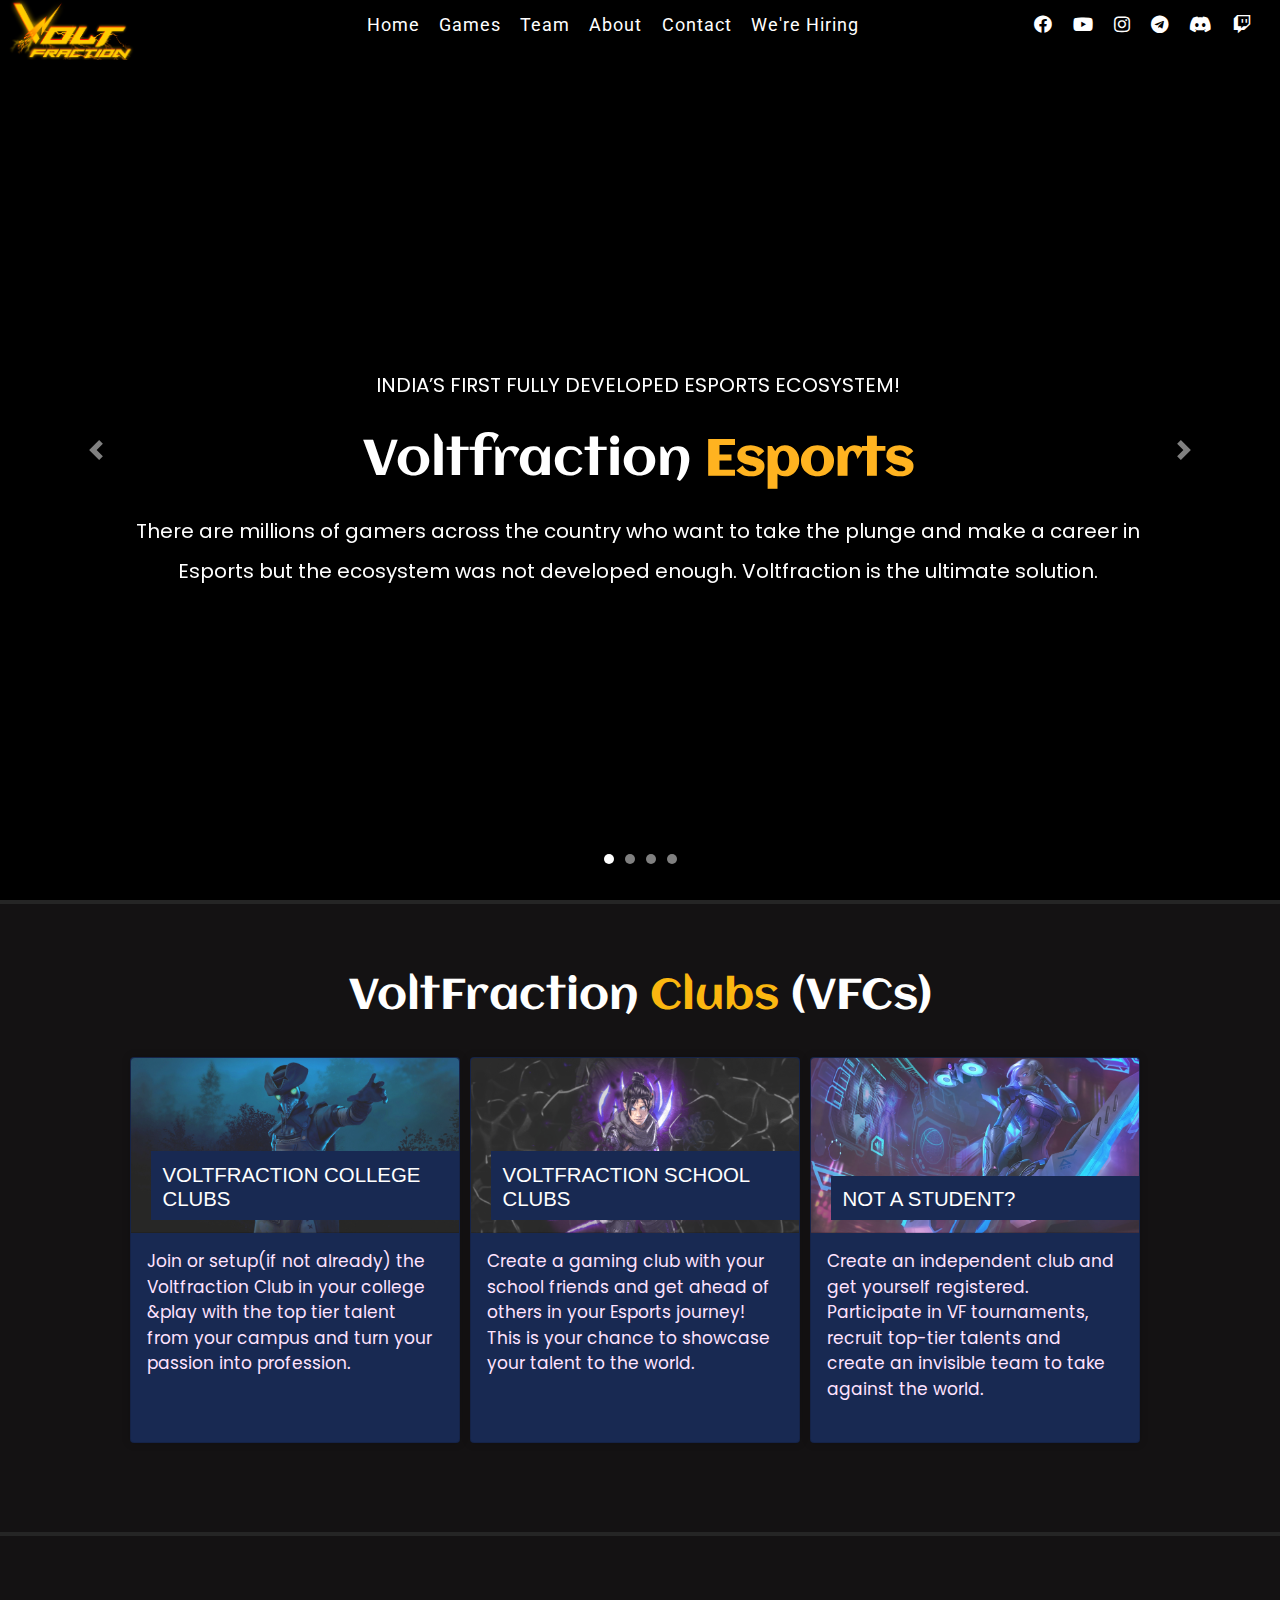
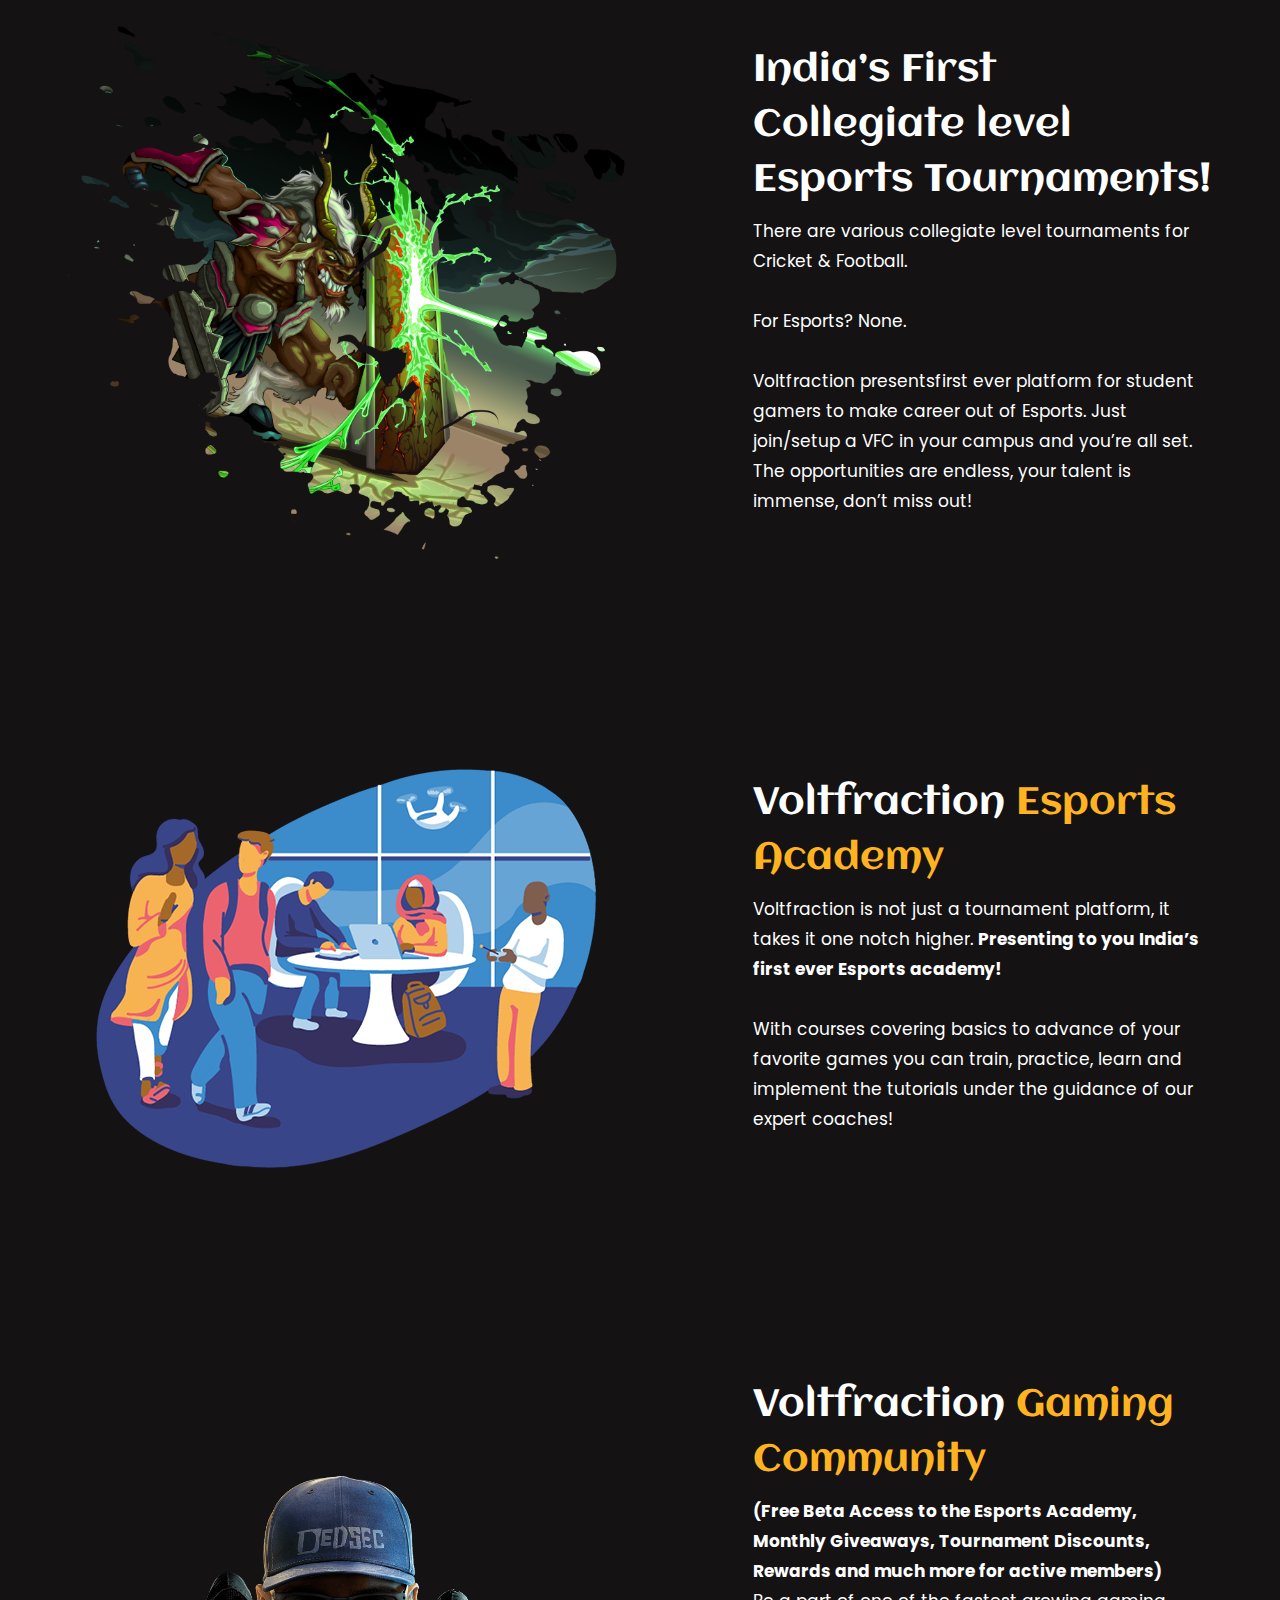
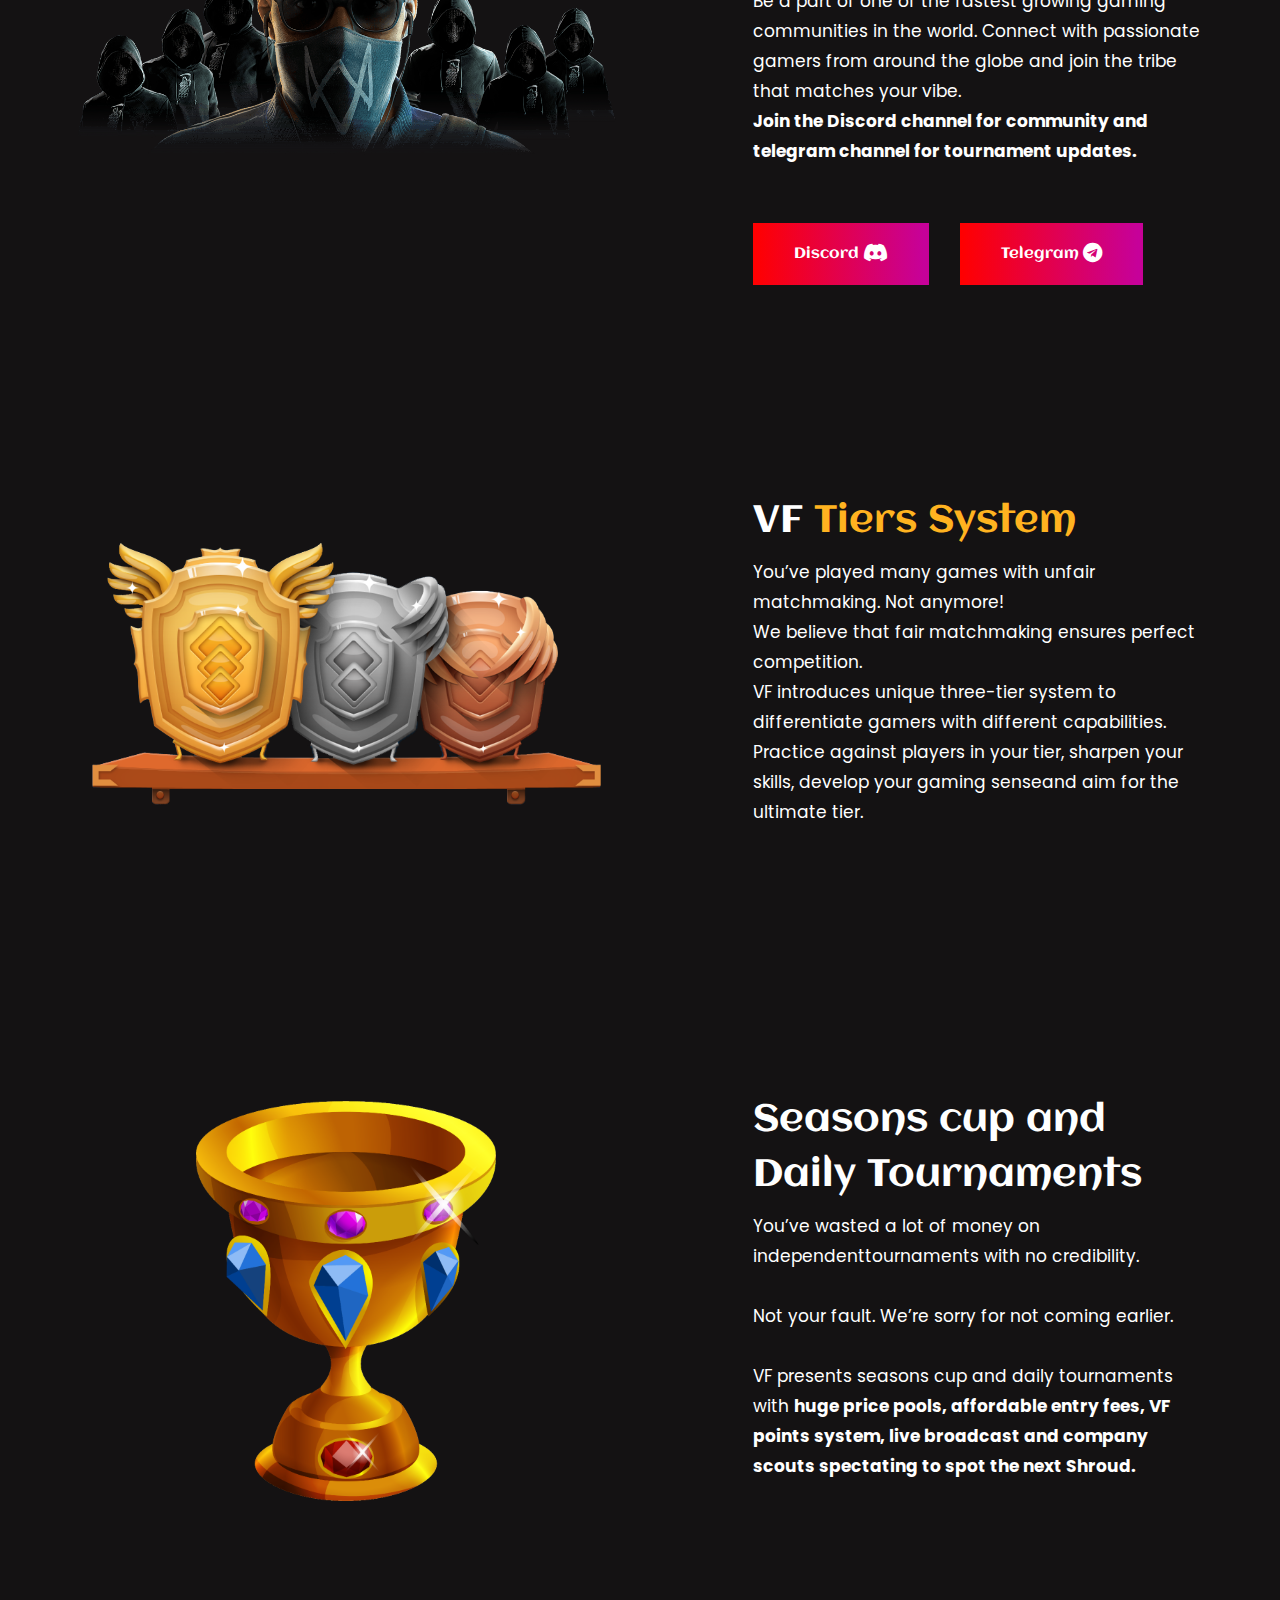
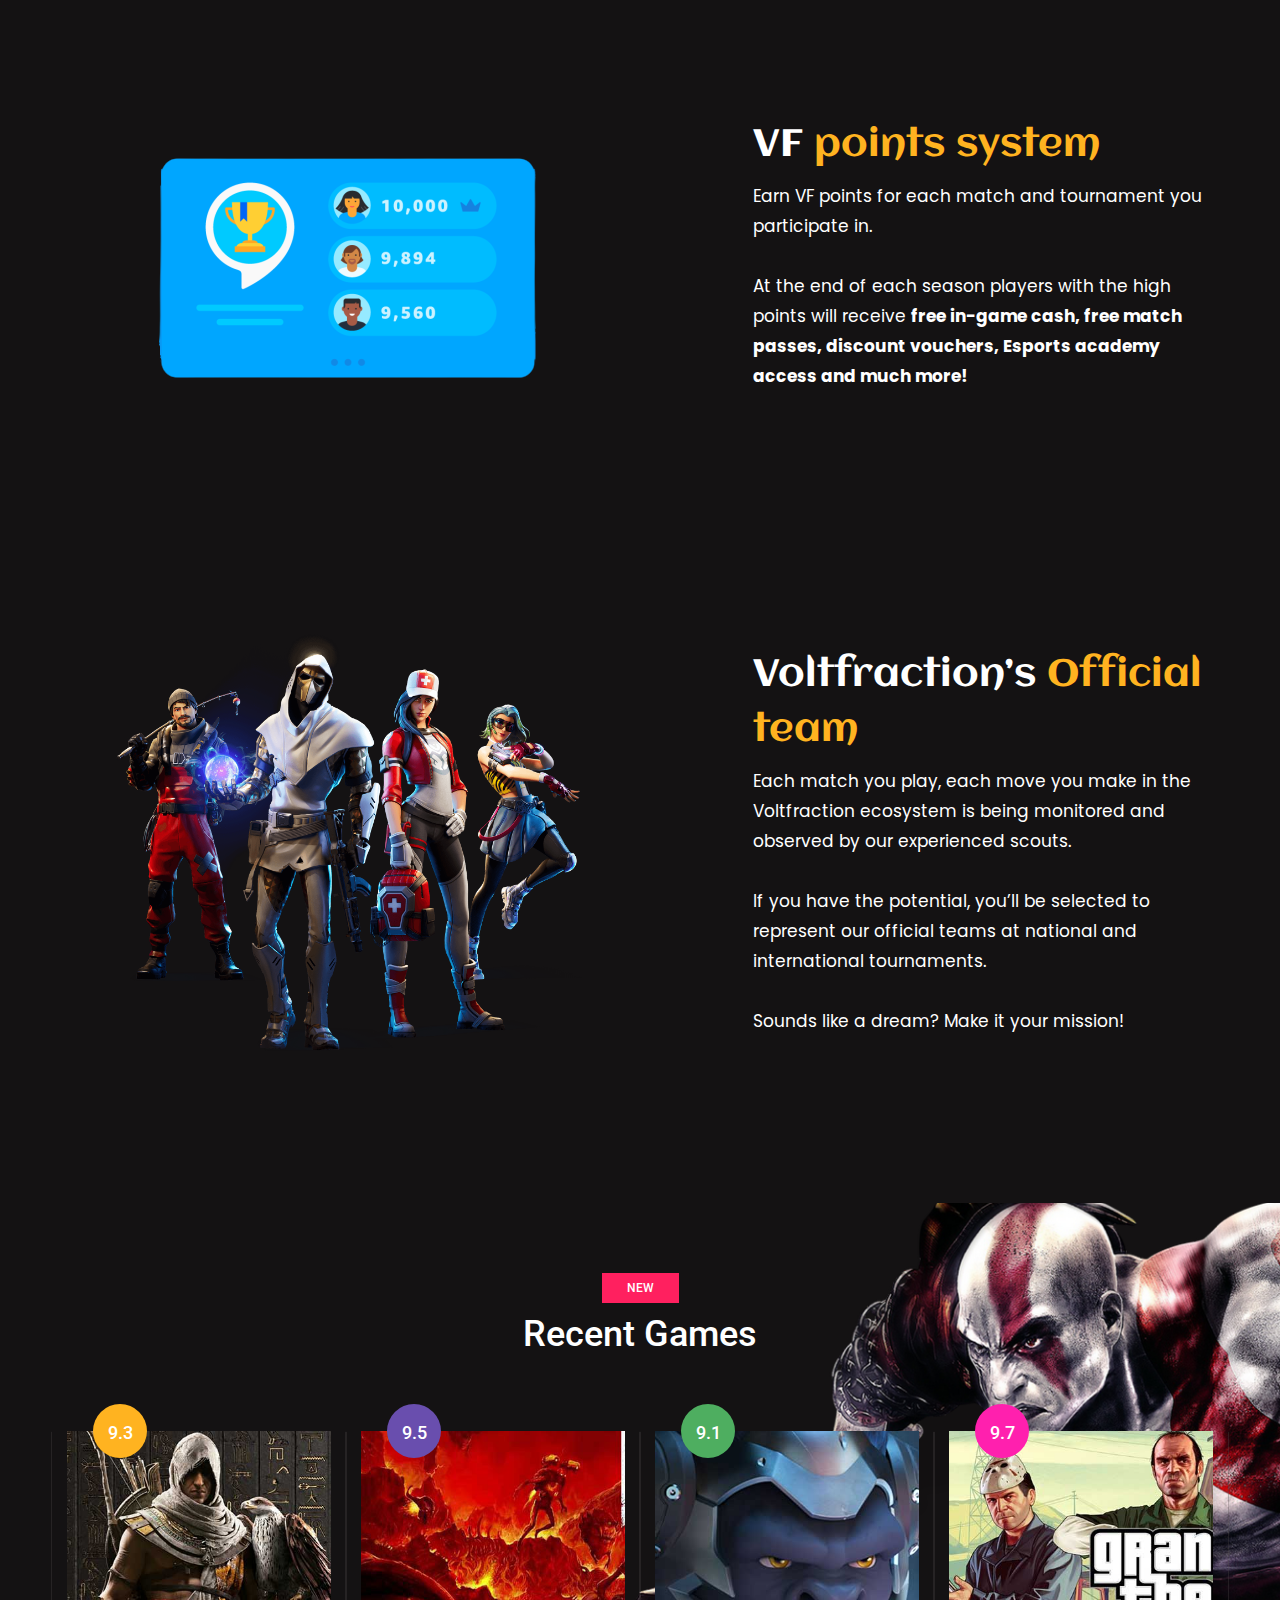
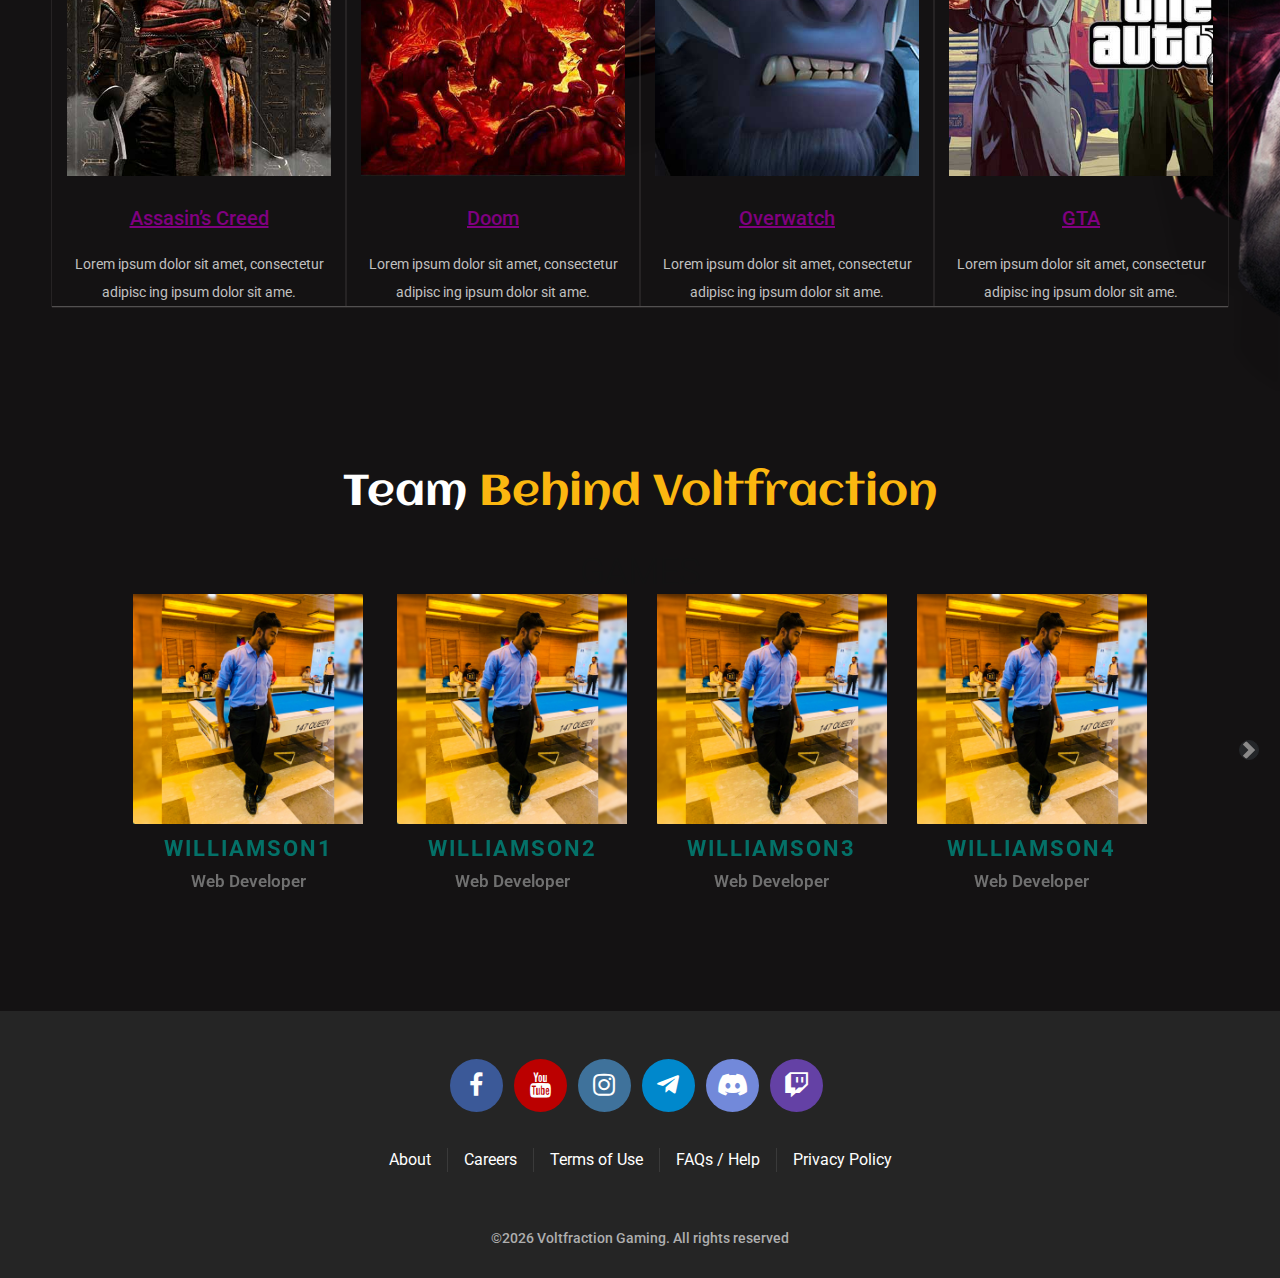
==== commit 230d7cd4: "slider teams + images update" ====
--- a/index.html
+++ b/index.html
@@ -145,7 +145,7 @@
 					<li class="nav-item"><a href="#team-section" class="scroll nav-link">Team </a></li>
 					<li class="nav-item"><a href="about.html" class="scroll nav-link">About </a></li>
 					<li class="nav-item"><a href="#contact" class="scroll nav-link">Contact</a></li>
-					<li class="nav-item"><a href="#" class="scroll nav-link">We're Hiring</a></li>
+					<li class="nav-item"><a href="https://forms.gle/9GuDCz3dWnVDTE8n7" class="scroll nav-link">We're Hiring</a></li>
 					
 					<!-- <li class="nav-item"><a href="#contact" class="scroll nav-link">Contact </a></li> -->
 				</ul>
@@ -156,35 +156,38 @@
 						</a>
 					</li> -->
 					<li class="nav-item">
-						<a class="social-buttons" href="http://www.facebook.com/profile.php?id=">
+						<a class="social-buttons" href="http://www.facebook.com/profile.php?id=" target="_blank">
 							<i class="fab fa-facebook-f"></i>
 						</a>
 					</li>
 					<li class="nav-item">
-						<a class="social-buttons" href="http://instagram.com/">
+						<a class="social-buttons" href="https://www.youtube.com/channel/UCijz4CJgtPd2FVf9A5s1oaQ" target="_blank">
+							<i class="fab  fa-youtube"></i>
+						</a>
+					</li>
+					<li class="nav-item">
+						<a class="social-buttons" href="https://instagram.com/voltfraction?igshid=dechazrr1cwu" target="_blank">
 							<i class="fab  fa-instagram"></i>
 						</a>
 					</li>
 					<li class="nav-item">
-						<a class="social-buttons" href="http://www.facebook.com/profile.php?id=">
-							<i class="fab  fa-youtube"></i>
+						<a class="social-buttons" href="https://t.me/voltfraction" target="_blank">
+							<i class="fab  fa-telegram"></i>
 						</a>
 					</li>
 					<li class="nav-item">
-						<a class="social-buttons" href="http://www.facebook.com/profile.php?id=">
+						<a class="social-buttons" href="https://discord.gg/qxgfajR" target="_blank">
+							<i class="fab  fa-discord"></i>
+						</a>
+					</li>
+					
+					<li class="nav-item">
+						<a class="social-buttons" href="http://www.twitch.tv/voltfraction?sr=a" target="_blank">
 							<i class="fab  fa-twitch"></i>
 						</a>
 					</li>
-					<li class="nav-item">
-						<a class="social-buttons" href="http://www.facebook.com/profile.php?id=">
-							<i class="fab  fa-discord"></i>
-						</a>
-					</li>
-					<li class="nav-item">
-						<a class="social-buttons" href="http://www.facebook.com/profile.php?id=">
-							<i class="fab  fa-telegram"></i>
-						</a>
-					</li>
+					
+					
 					<!-- <li class="nav-item">
 						<a class="social-buttons" href="http://twitter.com/">
 							<i class="fa fa-twitter"></i>
@@ -590,7 +593,7 @@
                 <div class="row align-items-center justify-content-between">
                     <div class="col-md-5 col-lg-6 col-xl-6">
                         <div class="learning_img">
-                            <img src="img/1.png" sizes="(max-width: 479px) 92vw, (max-width: 767px) 69vw, (max-width: 3176px) 34vw, 1080px" alt="">
+                            <img src="img/about_img.png" sizes="(max-width: 479px) 92vw, (max-width: 767px) 69vw, (max-width: 3176px) 34vw, 1080px" alt="">
                         </div>
                     </div>
                     <div class="col-md-7 col-lg-6 col-xl-5 ">
@@ -619,7 +622,7 @@
                 <div class="row align-items-center justify-content-between">
                     <div class="col-md-5 col-lg-6 col-xl-6">
                         <div class="learning_img">
-                            <img src="img/2new.png" alt="">
+                            <img src="img/academy1.png" alt="">
                         </div>
                     </div>
                     <div class="col-md-7 col-lg-6 col-xl-5">
@@ -647,7 +650,7 @@
                 <div class="row align-items-center justify-content-between">
                     <div class="col-md-5 col-lg-6 col-xl-6">
                         <div class="learning_img">
-                            <img class="cup" src="img/about_img.png" alt="" >
+                            <img src="img/10.png" alt="" >
                         </div>
                     </div>
                     <div class="col-md-7 col-lg-6 col-xl-5">
@@ -1080,7 +1083,7 @@
 <div id="team-section"> 
 	
 <h1 id="our-team-heading">Team <span>Behind Voltfraction</span></h1>
-<div class="container d-none d-sm-block">
+<!-- <div class="container d-none d-sm-block">
 
     <div class="row">
         <div class="col-md-3 col-sm-6">
@@ -1198,6 +1201,221 @@
 					</div>
 		    </div>
         </div>
+</div> -->
+
+
+<div class="games " id="games">
+	<div class="container team text-center my-3">
+		<h2 class="font-weight-light">GAMES</h2>
+		<div class="row mx-auto my-auto">
+			<div id="recipeCarousel" class="carousel w-100" data-ride="carousel">
+				<div class="carousel-inner w-100" role="listbox">
+
+					
+					<div class="carousel-item active">
+						<div class="in col-sm-12 col-md-4 col-lg-3">
+							<div class="our-team">
+								<div class="pic">
+									<img src="img/team/Sanskar Raj.jpg" >
+									<ul class="social">
+										<li><a href="#" class="fa fa-linkedin"></a></li>
+									</ul>
+								</div>
+								<div class="team-content">
+									<h3 class="title">Williamson1</h3>
+									<span class="post">Web Developer</span>
+								</div>
+							</div>
+						</div>
+					</div>
+					<div class="carousel-item">
+						<div class="in col-sm-12 col-md-4 col-lg-3">
+							<div class="our-team">
+								<div class="pic">
+									<img src="img/team/Sanskar Raj.jpg" >
+									<ul class="social">
+										<li><a href="#" class="fa fa-linkedin"></a></li>
+									</ul>
+								</div>
+								<div class="team-content">
+									<h3 class="title">Williamson2</h3>
+									<span class="post">Web Developer</span>
+								</div>
+							</div>
+						</div>
+					</div>
+					<div class="carousel-item">
+						<div class="in col-sm-12 col-md-4 col-lg-3">
+							<div class="our-team">
+								<div class="pic">
+									<img src="img/team/Sanskar Raj.jpg" >
+									<ul class="social">
+										<li><a href="#" class="fa fa-linkedin"></a></li>
+									</ul>
+								</div>
+								<div class="team-content">
+									<h3 class="title">Williamson3</h3>
+									<span class="post">Web Developer</span>
+								</div>
+							</div>
+						</div>
+					</div>
+					<div class="carousel-item">
+						<div class="in col-sm-12 col-md-4 col-lg-3">
+							<div class="our-team">
+								<div class="pic">
+									<img src="img/team/Sanskar Raj.jpg" >
+									<ul class="social">
+										<li><a href="#" class="fa fa-linkedin"></a></li>
+									</ul>
+								</div>
+								<div class="team-content">
+									<h3 class="title">Williamson4</h3>
+									<span class="post">Web Developer</span>
+								</div>
+							</div>
+						</div>
+					</div>
+					<div class="carousel-item">
+						<div class="in col-sm-12 col-md-4 col-lg-3">
+							<div class="our-team">
+								<div class="pic">
+									<img src="img/team/Sanskar Raj.jpg" >
+									<ul class="social">
+										<li><a href="#" class="fa fa-linkedin"></a></li>
+									</ul>
+								</div>
+								<div class="team-content">
+									<h3 class="title">Williamson5</h3>
+									<span class="post">Web Developer</span>
+								</div>
+							</div>
+						</div>
+					</div>
+					<div class="carousel-item">
+						<div class="in col-sm-12 col-md-4 col-lg-3">
+							<div class="our-team">
+								<div class="pic">
+									<img src="img/team/Sanskar Raj.jpg" >
+									<ul class="social">
+										<li><a href="#" class="fa fa-linkedin"></a></li>
+									</ul>
+								</div>
+								<div class="team-content">
+									<h3 class="title">Williamson6</h3>
+									<span class="post">Web Developer</span>
+								</div>
+							</div>
+						</div>
+					</div>
+					<div class="carousel-item">
+						<div class="in col-sm-12 col-md-4 col-lg-3">
+							<div class="our-team">
+								<div class="pic">
+									<img src="img/team/Sanskar Raj.jpg" >
+									<ul class="social">
+										<li><a href="#" class="fa fa-linkedin"></a></li>
+									</ul>
+								</div>
+								<div class="team-content">
+									<h3 class="title">Williamson7</h3>
+									<span class="post">Web Developer</span>
+								</div>
+							</div>
+						</div>
+					</div>
+					<div class="carousel-item">
+						<div class="in col-sm-12 col-md-4 col-lg-3">
+							<div class="our-team">
+								<div class="pic">
+									<img src="img/team/Sanskar Raj.jpg" >
+									<ul class="social">
+										<li><a href="#" class="fa fa-linkedin"></a></li>
+									</ul>
+								</div>
+								<div class="team-content">
+									<h3 class="title">Williamson8</h3>
+									<span class="post">Web Developer</span>
+								</div>
+							</div>
+						</div>
+					</div>
+					<div class="carousel-item">
+						<div class="in col-sm-12 col-md-4 col-lg-3">
+							<div class="our-team">
+								<div class="pic">
+									<img src="img/team/Sanskar Raj.jpg" >
+									<ul class="social">
+										<li><a href="#" class="fa fa-linkedin"></a></li>
+									</ul>
+								</div>
+								<div class="team-content">
+									<h3 class="title">Williamson9</h3>
+									<span class="post">Web Developer</span>
+								</div>
+							</div>
+						</div>
+					</div>
+					<div class="carousel-item">
+						<div class="in col-sm-12 col-md-4 col-lg-3">
+							<div class="our-team">
+								<div class="pic">
+									<img src="img/team/Sanskar Raj.jpg" >
+									<ul class="social">
+										<li><a href="#" class="fa fa-linkedin"></a></li>
+									</ul>
+								</div>
+								<div class="team-content">
+									<h3 class="title">Williamson10</h3>
+									<span class="post">Web Developer</span>
+								</div>
+							</div>
+						</div>
+					</div>
+					<div class="carousel-item">
+						<div class="in col-sm-12 col-md-4 col-lg-3">
+							<div class="our-team">
+								<div class="pic">
+									<img src="img/team/Sanskar Raj.jpg" >
+									<ul class="social">
+										<li><a href="#" class="fa fa-linkedin"></a></li>
+									</ul>
+								</div>
+								<div class="team-content">
+									<h3 class="title">Williamson11</h3>
+									<span class="post">Web Developer</span>
+								</div>
+							</div>
+						</div>
+					</div>
+					<div class="carousel-item">
+						<div class="in col-sm-12 col-md-4 col-lg-3">
+							<div class="our-team">
+								<div class="pic">
+									<img src="img/team/Sanskar Raj.jpg" >
+									<ul class="social">
+										<li><a href="#" class="fa fa-linkedin"></a></li>
+									</ul>
+								</div>
+								<div class="team-content">
+									<h3 class="title">Williamson11</h3>
+									<span class="post">Web Developer</span>
+								</div>
+							</div>
+						</div>
+					</div>
+				</div>
+				<a class="carousel-control-prev w-auto" href="#recipeCarousel" role="button" data-slide="prev">
+					<span class="carousel-control-prev-icon bg-dark border border-dark rounded-circle" aria-hidden="true"></span>
+					<span class="sr-only">Previous</span>
+				</a>
+				<a class="carousel-control-next w-auto" href="#recipeCarousel" role="button" data-slide="next">
+					<span class="carousel-control-next-icon bg-dark border border-dark rounded-circle" aria-hidden="true"></span>
+					<span class="sr-only">Next</span>
+				</a>
+			</div>
+		</div>
+	</div>
 </div>
 
 <!-- <div class="container d-block d-sm-none">
@@ -1348,8 +1566,8 @@
 		</div>
 </div>    -->
 
-<div class="container d-block d-sm-none">
-	<div id="recipeCarousel" class="recipeCarousel carousel w-100 " data-ride="carousel">
+<!-- <div id="gamel" class="container d-block d-sm-none">
+	<div id="recipeCarousel1" class="recipeCarousel carousel w-100 " data-ride="carousel">
 		<div class="carousel-inner w-100" role="listbox">
 
 			
@@ -1482,22 +1700,69 @@
 					</div>
 				</div>
 			</div>
+			<div class="carousel-item">
+				<div class="col-md-3 col-sm-6">
+					<div class="our-team">
+						<div class="pic">
+							<img src="img/team/Sanskar Raj.jpg" >
+							<ul class="social">
+								<li><a href="#" class="fa fa-linkedin"></a></li>
+							</ul>
+						</div>
+						<div class="team-content">
+							<h3 class="title">Williamson9</h3>
+							<span class="post">Web Developer</span>
+						</div>
+					</div>
+				</div>
+			</div>
+			<div class="carousel-item">
+				<div class="col-md-3 col-sm-6">
+					<div class="our-team">
+						<div class="pic">
+							<img src="img/team/Sanskar Raj.jpg" >
+							<ul class="social">
+								<li><a href="#" class="fa fa-linkedin"></a></li>
+							</ul>
+						</div>
+						<div class="team-content">
+							<h3 class="title">Williamson10</h3>
+							<span class="post">Web Developer</span>
+						</div>
+					</div>
+				</div>
+			</div>
+			<div class="carousel-item">
+				<div class="col-md-3 col-sm-6">
+					<div class="our-team">
+						<div class="pic">
+							<img src="img/team/Sanskar Raj.jpg" >
+							<ul class="social">
+								<li><a href="#" class="fa fa-linkedin"></a></li>
+							</ul>
+						</div>
+						<div class="team-content">
+							<h3 class="title">Williamson11</h3>
+							<span class="post">Web Developer</span>
+						</div>
+					</div>
+				</div>
+			</div>
 		</div>
-		<a class="carousel-control-prev w-auto" href="#recipeCarousel" role="button" data-slide="prev">
+		<a class="carousel-control-prev w-auto" href="#recipeCarousel1" role="button" data-slide="prev">
 			<span class="carousel-control-prev-icon bg-dark border border-dark rounded-circle" aria-hidden="true"></span>
 			<span class="sr-only">Previous</span>
 		</a>
-		<a class="carousel-control-next w-auto" href="#recipeCarousel" role="button" data-slide="next">
+		<a class="carousel-control-next w-auto" href="#recipeCarousel1" role="button" data-slide="next">
 			<span class="carousel-control-next-icon bg-dark border border-dark rounded-circle" aria-hidden="true"></span>
 			<span class="sr-only">Next</span>
 		</a>
 	</div>
+</div> -->
+
 </div>
-</div>
-
-
-
-</div>
+
+
 <!-- OUR TEAM SECTION ENDS -->
 
 
@@ -1607,15 +1872,15 @@
 				  </ul>
 			</div> -->
 			<div class="rounded-social-buttons">
-				<a class="social-button facebook" href="https://www.facebook.com/" target="_blank"><i class="fa fa-facebook"></i></a>
-			
-				<a class="social-button youtube" href="https://www.youtube.com/" target="_blank"><i class="fa fa-youtube"></i></a>
-				<a class="social-button instagram" href="https://www.instagram.com/" target="_blank"><i class="fa fa-instagram"></i></a>
-			
-				<a class="social-button telegram" href="https://www.instagram.com/" target="_blank"><i class="fab fa-telegram-plane"></i></a>
-				<a class="social-button discord" href="https://www.instagram.com/" target="_blank"><i class="fab fa-discord"></i></a>
-			
-				<a class="social-button twitch" href="https://www.instagram.com/" target="_blank"><i class="fab fa-twitch"></i></a>
+				<a class="social-button facebook" href="https://www.facebook.com/" target="_blank"><i class="fa fa-facebook-f"></i></a>
+			
+				<a class="social-button youtube" href="https://www.youtube.com/channel/UCijz4CJgtPd2FVf9A5s1oaQ" target="_blank"><i class="fa fa-youtube"></i></a>
+				<a class="social-button instagram" href="https://instagram.com/voltfraction?igshid=dechazrr1cwu" target="_blank"><i class="fab fa-instagram"></i></a>
+			
+				<a class="social-button telegram" href="https://t.me/voltfraction" ><i class="fab fa-telegram-plane"></i></a>
+				<a class="social-button discord" href="https://discord.gg/qxgfajR" target="_blank"><i class="fab fa-discord"></i></a>
+			
+				<a class="social-button twitch" href="http://www.twitch.tv/voltfraction?sr=a" target="_blank"><i class="fab fa-twitch"></i></a>
 			
 			  </div>
 
@@ -1654,10 +1919,14 @@
 
 
 	<!--====== Javascripts & Jquery ======-->
+	<!-- <script src="https://code.jquery.com/jquery-3.5.1.slim.min.js" integrity="sha384-DfXdz2htPH0lsSSs5nCTpuj/zy4C+OGpamoFVy38MVBnE+IbbVYUew+OrCXaRkfj" crossorigin="anonymous"></script>
+<script src="https://cdn.jsdelivr.net/npm/popper.js@1.16.0/dist/umd/popper.min.js" integrity="sha384-Q6E9RHvbIyZFJoft+2mJbHaEWldlvI9IOYy5n3zV9zzTtmI3UksdQRVvoxMfooAo" crossorigin="anonymous"></script>
+<script src="https://stackpath.bootstrapcdn.com/bootstrap/4.5.0/js/bootstrap.min.js" integrity="sha384-OgVRvuATP1z7JjHLkuOU7Xw704+h835Lr+6QL9UvYjZE3Ipu6Tp75j7Bh/kR0JKI" crossorigin="anonymous"></script> -->
 	<script src="js/jquery-3.2.1.min.js"></script>
 	<script src="js/bootstrap.min.js"></script>
 	<script src="js/owl.carousel.min.js"></script>
 	<script src="js/jquery.marquee.min.js"></script>
+	
 	<script src="js/main.js"></script>
 	<script src="js/animated-hero.js"></script>
 	
@@ -1707,108 +1976,216 @@
 
 $('.navbar-nav>li>a').on('click', function(){
 		$('.navbar-collapse').collapse('hide');
+});
+
+	$('.recipeCarousel').carousel({
+		interval: 5000
+			
+		});
+
+	$('#carouselExampleIndicators').carousel({
+		interval: 5000
+			
 	});
 
-	$('.recipeCarousel').carousel({
-			interval: 5000
-			
-		})
-
-		$('#carouselExampleIndicators').carousel({
-			interval: 5000
-			
-		})
-
-		// $('#recipeCarousel').bind('slid.bs.carousel', function (e)
-		// 	{
-		// 		var $this = $(this);
-
-		// 		$this.children('.carousel-control').show();
-
-		// 		if ($('.carousel-inner .carousel-item:last').hasClass('active'))
-		// 		{
-		// 		$('#recipeCarousel').carousel('pause');
-		// 			$this.children('.carousel-control-next').hide();
-		// 		} else if ($('.carousel-inner .carousel-item:first').hasClass('active'))
-		// 		{
-		// 			$this.children('.carousel-control-prev').hide();
+
+	var mq1 = window.matchMedia( "(max-width: 500px)" );
+	var mq2 = window.matchMedia( "(max-width: 700px)" );
+	var mq3 = window.matchMedia( "(max-width: 992px)" );
+	var mq4 = window.matchMedia( "(max-width: 2000px)" );
+
+	if(mq2.matches){
+
+	}else if( mq3.matches){
+
+		$('#games .carousel .carousel-item').each(function(){
+
+		var minPerSlide = 1;
+		var $this = $(this);
+		var next = $(this).next();
+		if (!next.length) {
+		next = $(this).siblings(':first');
+		}
+		next.children(':first-child').clone().appendTo($(this));
+
+		for (var i=0;i<minPerSlide;i++) {
+			next=next.next();
+			if (!next.length) {
+				next = $(this).siblings(':first');
+				}
+			
+			next.children(':first-child').clone().appendTo($(this));
+			}
+			
+		});
+
+	}else if ( mq4.matches){
+		$('#games .carousel .carousel-item').each(function(){
+
+		var minPerSlide = 2;
+		var $this = $(this);
+		var next = $(this).next();
+		if (!next.length) {
+		next = $(this).siblings(':first');
+		}
+		next.children(':first-child').clone().appendTo($(this));
+
+		for (var i=0;i<minPerSlide;i++) {
+			next=next.next();
+			if (!next.length) {
+				next = $(this).siblings(':first');
+				}
+			
+			next.children(':first-child').clone().appendTo($(this));
+			}
+			
+		});
+
+	}
+	
+
+	// $('#games .carousel .carousel-item').each(function(){
+
+	// 	var minPerSlide = 2;
+	// 	var $this = $(this);
+	// 	var next = $(this).next();
+	// 	if (!next.length) {
+	// 	next = $(this).siblings(':first');
+	// 	}
+	// 	next.children(':first-child').clone().appendTo($(this));
+
+	// 	for (var i=0;i<minPerSlide;i++) {
+	// 		next=next.next();
+	// 		if (!next.length) {
+	// 			next = $(this).siblings(':first');
+	// 			}
+			
+	// 		next.children(':first-child').clone().appendTo($(this));
+	// 		}
+			
+	// 	});
+
+		// $('#gamel .carousel .carousel-item').each(function(){
+
+		// var minPerSlide = 0;
+		// var $this = $(this);
+		// var next = $(this).next();
+		// if (!next.length) {
+		// next = $(this).siblings(':first');
+		// }
+		// next.children(':first-child').clone().appendTo($(this));
+
+		// for (var i=0;i<minPerSlide;i++) {
+		// 	next=next.next();
+		// 	if (!next.length) {
+		// 		next = $(this).siblings(':first');
 		// 		}
+			
+		// 	next.children(':first-child').clone().appendTo($(this));
+		// 	}
+			
 		// });
 
-		$('.recipeCarousel .carousel .carousel-item').each(function(){
-
-			
-
-			var minPerSlide = 8;
-			var $this = $(this);
-			var next = $(this).next();
-			if (!next.length) {
-			next = $(this).siblings(':first');
+		if ( $(window).width() > 992) {      
+			var checkitem = function() {
+			var $this;
+			$this = $("#recipeCarousel");
+			currentIndex = $('#recipeCarousel .carousel-inner .carousel-item.active').index() + 1;
+			
+			if ($("#recipeCarousel .carousel-inner .carousel-item:first").hasClass("active")) {
+				$this.children(".carousel-control-prev").hide();
+				$this.children(".carousel-control-next").show();
 			}
-			next.children(':first-child').clone().appendTo($(this));
-			
-			for (var i=0;i<minPerSlide;i++) {
-				next=next.next();
-				if (!next.length) {
-					next = $(this).siblings(':first');
-					}
-				
-				next.children(':first-child').clone().appendTo($(this));
-				}
-				
-			});
-
-			
-				var checkitem = function() {
-				var $this;
-				$this = $("#recipeCarousell");
-				currentIndex = $('#recipeCarousell .carousel-inner .carousel-item.active').index() + 1;
-				
-				if ($("#recipeCarousell .carousel-inner .carousel-item:first").hasClass("active")) {
-					$this.children(".carousel-control-prev").hide();
-					$this.children(".carousel-control-next").show();
-				}
-				else if($("#recipeCarousell .carousel-inner .carousel-item:last").hasClass("active")){
-					$this.children(".carousel-control-prev").show();
-					$this.children(".carousel-control-next").hide();
-				}
-				else{
-					$this.children(".carousel-control-prev").show();
-					$this.children(".carousel-control-next").show();
-				}
-				};
+			else if(currentIndex===9){
+				$this.children(".carousel-control-prev").show();
+				$this.children(".carousel-control-next").hide();
+			}
+			else{
+				$this.children(".carousel-control-prev").show();
+				$this.children(".carousel-control-next").show();
+			}
+			};
+
+		checkitem();
+
+		$("#recipeCarousel").on("slid.bs.carousel", "", checkitem);
+			
+		} 
+		else if ( $(window).width() > 768){
+			var checkitem = function() {
+			var $this;
+			$this = $("#recipeCarousel");
+			currentIndex = $('#recipeCarousel .carousel-inner .carousel-item.active').index() + 1;
+			
+			if ($("#recipeCarousel .carousel-inner .carousel-item:first").hasClass("active")) {
+				$this.children(".carousel-control-prev").hide();
+				$this.children(".carousel-control-next").show();
+			}
+			else if(currentIndex===8){
+				$this.children(".carousel-control-prev").show();
+				$this.children(".carousel-control-next").hide();
+			}
+			else{
+				$this.children(".carousel-control-prev").show();
+				$this.children(".carousel-control-next").show();
+			}
+			};
 
 			checkitem();
 
-			$("#recipeCarousell").on("slid.bs.carousel", "", checkitem);
-
-			
-	// 		$('.nav-collapse').click('li', function() {
-    // $('.nav-collapse').collapse('hide');
-// });
-
-var checkitem = function() {
-				var $this;
-				$this = $("#recipeCarousel");
-				currentIndex = $('#recipeCarousel .carousel-inner .carousel-item.active').index() + 1;
-				
-				if ($("#recipeCarousel .carousel-inner .carousel-item:first").hasClass("active")) {
-					$this.children(".carousel-control-prev").hide();
-					$this.children(".carousel-control-next").show();
-				}
-				else if($("#recipeCarousel .carousel-inner .carousel-item:last").hasClass("active")){
-					$this.children(".carousel-control-prev").show();
-					$this.children(".carousel-control-next").hide();
-				}
-				else{
-					$this.children(".carousel-control-prev").show();
-					$this.children(".carousel-control-next").show();
-				}
-				};
-
-			checkitem();
-
 			$("#recipeCarousel").on("slid.bs.carousel", "", checkitem);
+		}
+		else{
+			var checkitem = function() {
+			var $this;
+			$this = $("#recipeCarousel");
+			currentIndex = $('#recipeCarousel .carousel-inner .carousel-item.active').index() + 1;
+			
+			if ($("#recipeCarousel .carousel-inner .carousel-item:first").hasClass("active")) {
+				$this.children(".carousel-control-prev").hide();
+				$this.children(".carousel-control-next").show();
+			}
+			else if(currentIndex===11){
+				$this.children(".carousel-control-prev").show();
+				$this.children(".carousel-control-next").hide();
+			}
+			else{
+				$this.children(".carousel-control-prev").show();
+				$this.children(".carousel-control-next").show();
+			}
+			};
+
+		checkitem();
+
+		$("#recipeCarousel").on("slid.bs.carousel", "", checkitem);
+
+}
+
+
+		var checkitem = function() {
+			var $this;
+			$this = $("#recipeCarousel1");
+			currentIndex = $('#recipeCarousel1 .carousel-inner .carousel-item.active').index() + 1;
+			
+			if ($("#recipeCarousel1 .carousel-inner .carousel-item:first").hasClass("active")) {
+				$this.children(".carousel-control-prev").hide();
+				$this.children(".carousel-control-next").show();
+			}
+			else if($("#recipeCarousel1 .carousel-inner .carousel-item:last").hasClass("active")){
+				$this.children(".carousel-control-prev").show();
+				$this.children(".carousel-control-next").hide();
+			}
+			else{
+				$this.children(".carousel-control-prev").show();
+				$this.children(".carousel-control-next").show();
+			}
+			};
+
+		checkitem();
+
+		$("#recipeCarousel1").on("slid.bs.carousel", "", checkitem);
+
+
 			
 			
 	
--- a/css/style.css
+++ b/css/style.css
@@ -3195,7 +3195,7 @@
     transition: all 0.3s ease 0s;
 }
 .our-team .social li a:hover:after{ transform: rotate(180deg); }
-.our-team .team-content{ padding: 20px; }
+.our-team .team-content{ padding: 12px; }
 .our-team .title{
     font-size: 22px;
     font-weight: 700;
@@ -3246,7 +3246,7 @@
 	color:white;
 	text-align: center;
 	font-size:2.7rem;
-	padding-bottom:2rem;
+	padding-bottom:1rem;
 }
 
 #our-team-heading span{
@@ -5364,3 +5364,129 @@
 	width: 228px;
 }}
 
+
+
+
+
+
+
+
+/* games section */
+/* .games{
+    background-color: black;
+    padding:310px 0;
+    /* font-family: "Abel-Regular"; */
+    /* color: white;
+}  */
+/* 
+#games h2{
+    padding: 20px;
+    font-size: 50px;
+    font-weight: 1800;
+}
+
+#games h1{
+    font-size: 21px;
+    color: white;
+}
+
+#games h3{
+    padding:15px 0;
+    font-size:38px;
+    font-family: "Abel-Regular";
+    font-weight:800;
+}
+    
+#games span{
+    color:red;
+}
+
+#games h4{
+    font-size:20px;
+    line-height:30px;
+}
+
+#games .card{
+    padding: 0rem;
+    background-color: black;
+} */
+
+
+
+
+
+/* .games .carousel-item {
+    position: relative;
+    display: none;
+    float: left;
+    width: 100%;
+} */
+
+
+/* games ends */
+
+.in{
+	display: inline-block;
+	max-width: 21%;
+}
+
+/* @media (max-width:500px){
+	.in{
+		max-width: 90%;
+	}
+} */
+
+@media (max-width:1005px){
+	.in{
+		max-width: 28%;
+	}
+
+	.our-team .title {
+		font-size: 17px;
+		font-weight: 700;
+		letter-spacing: 2px;
+		color: #047168;
+		text-transform: uppercase;
+		margin-bottom: 7px;
+	}
+
+	.our-team .post {
+		display: block;
+		font-size: 15px;
+		font-weight: 600;
+		color: #707070;
+		text-transform: capitalize;
+	}
+}
+
+@media (max-width:700px){
+	.in{
+		max-width: 90%;
+	}
+
+	.our-team .title{
+		font-size: 22px;
+		font-weight: 700;
+		letter-spacing: 2px;
+		color: #047168;
+		text-transform: uppercase;
+		margin-bottom: 7px;
+	}
+	.our-team .post{
+		display: block;
+		font-size: 17px;
+		font-weight: 600;
+		color: #707070;
+		text-transform: capitalize;
+	}
+}
+
+.team{
+	padding-bottom:40px;
+	max-width: 99%;
+}
+
+
+.collapse:not(.show) {
+    display: none;
+}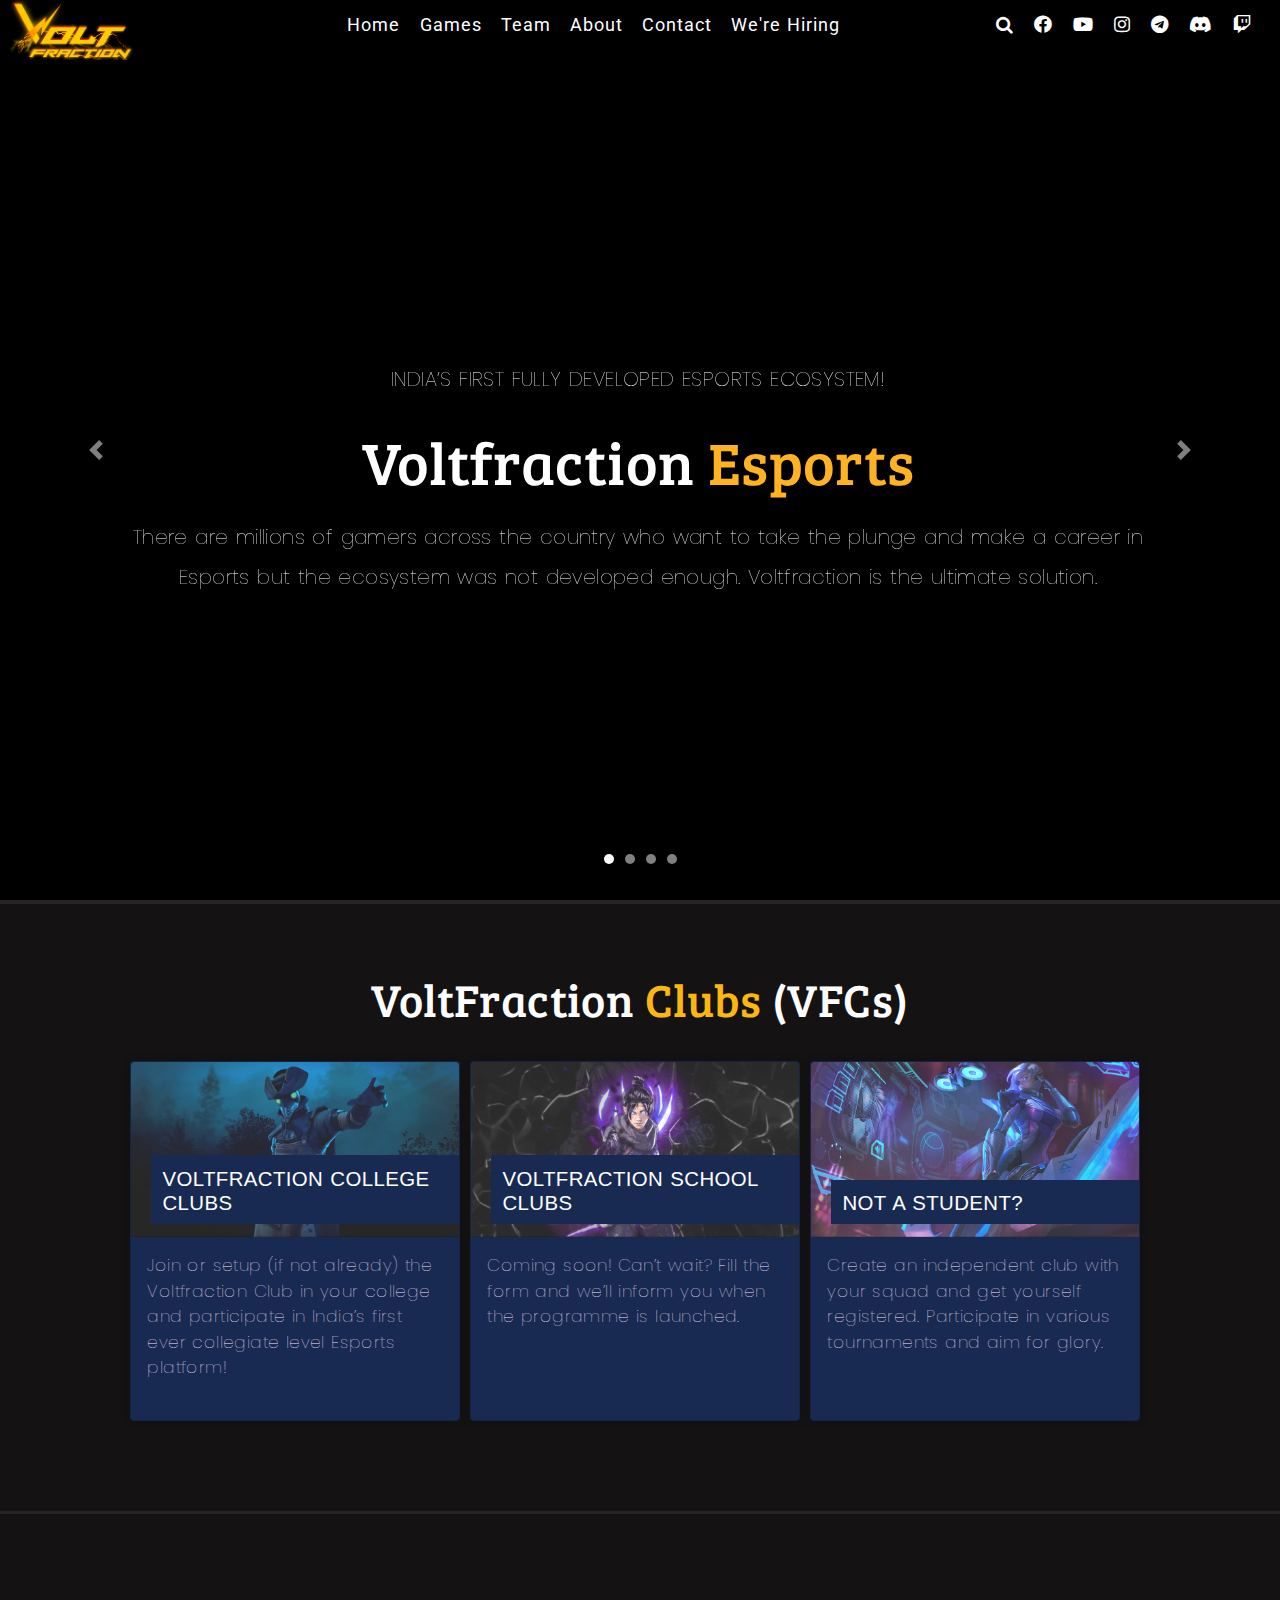
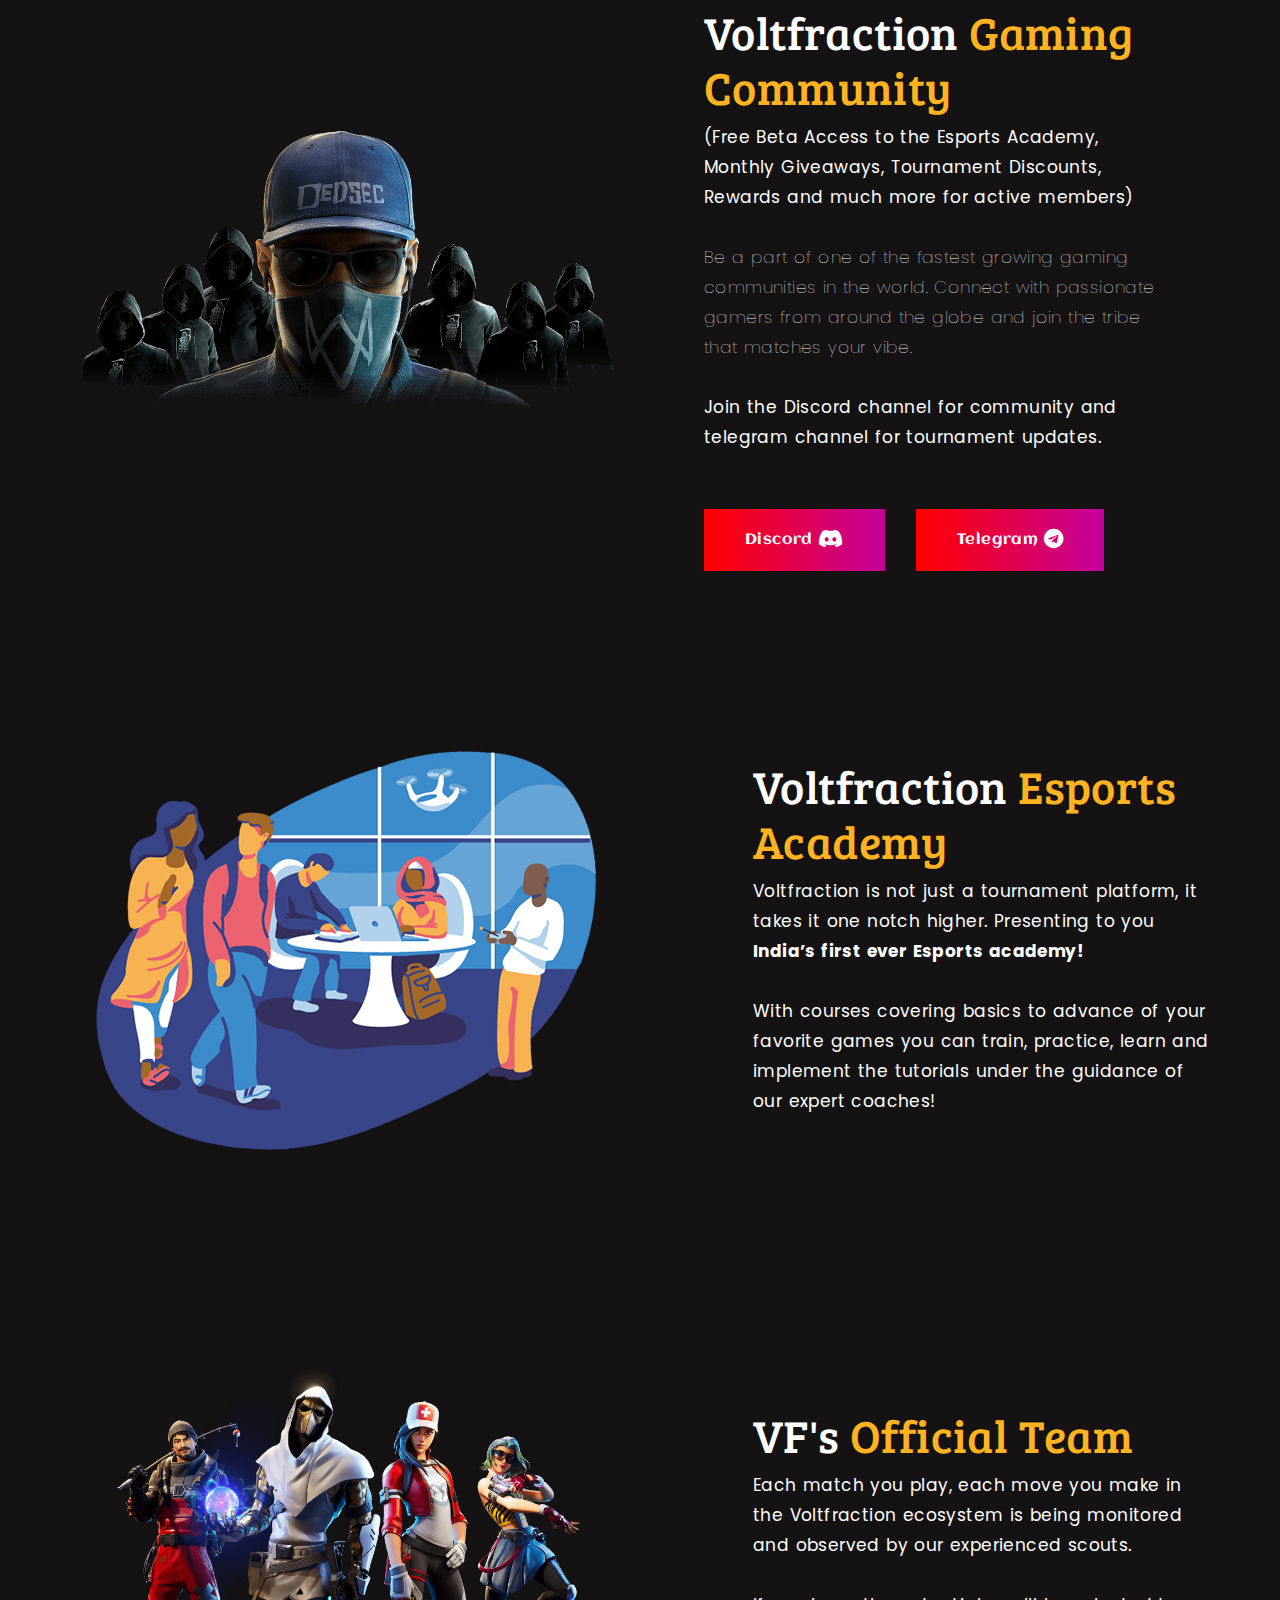
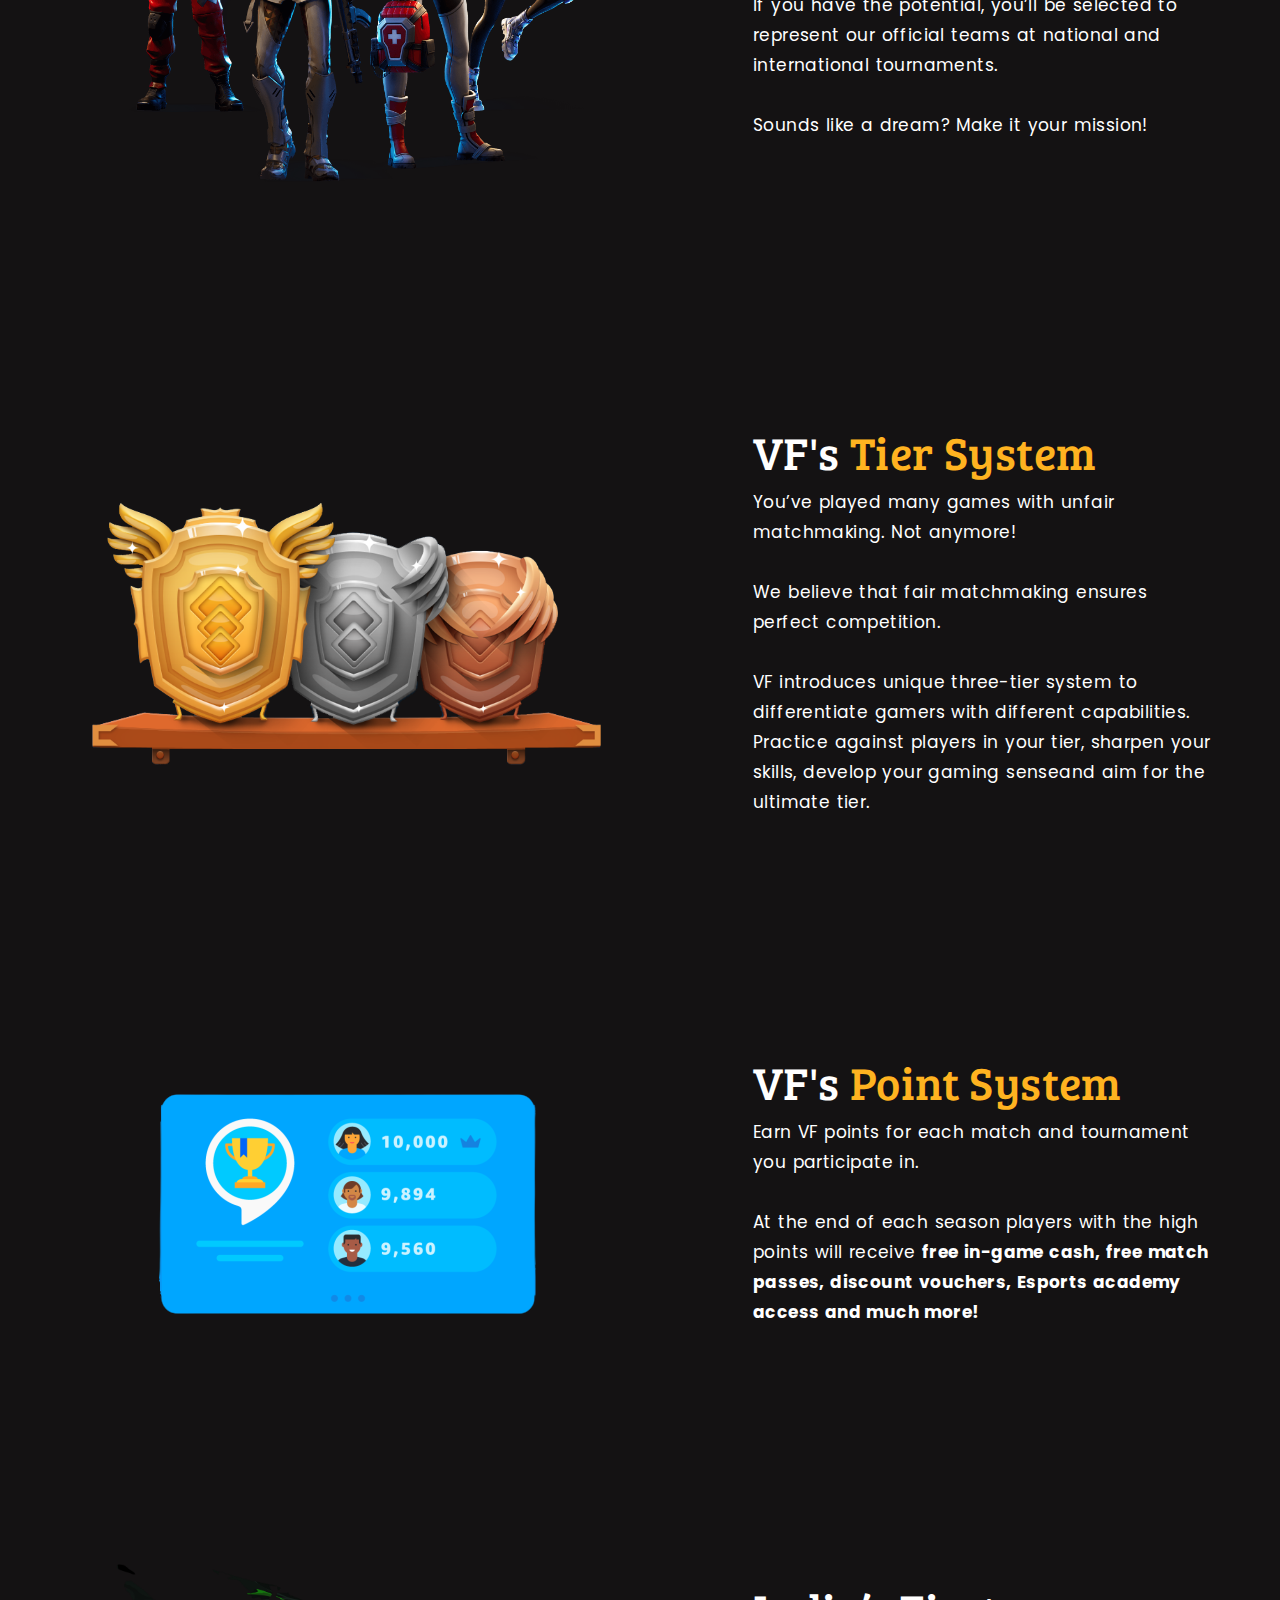
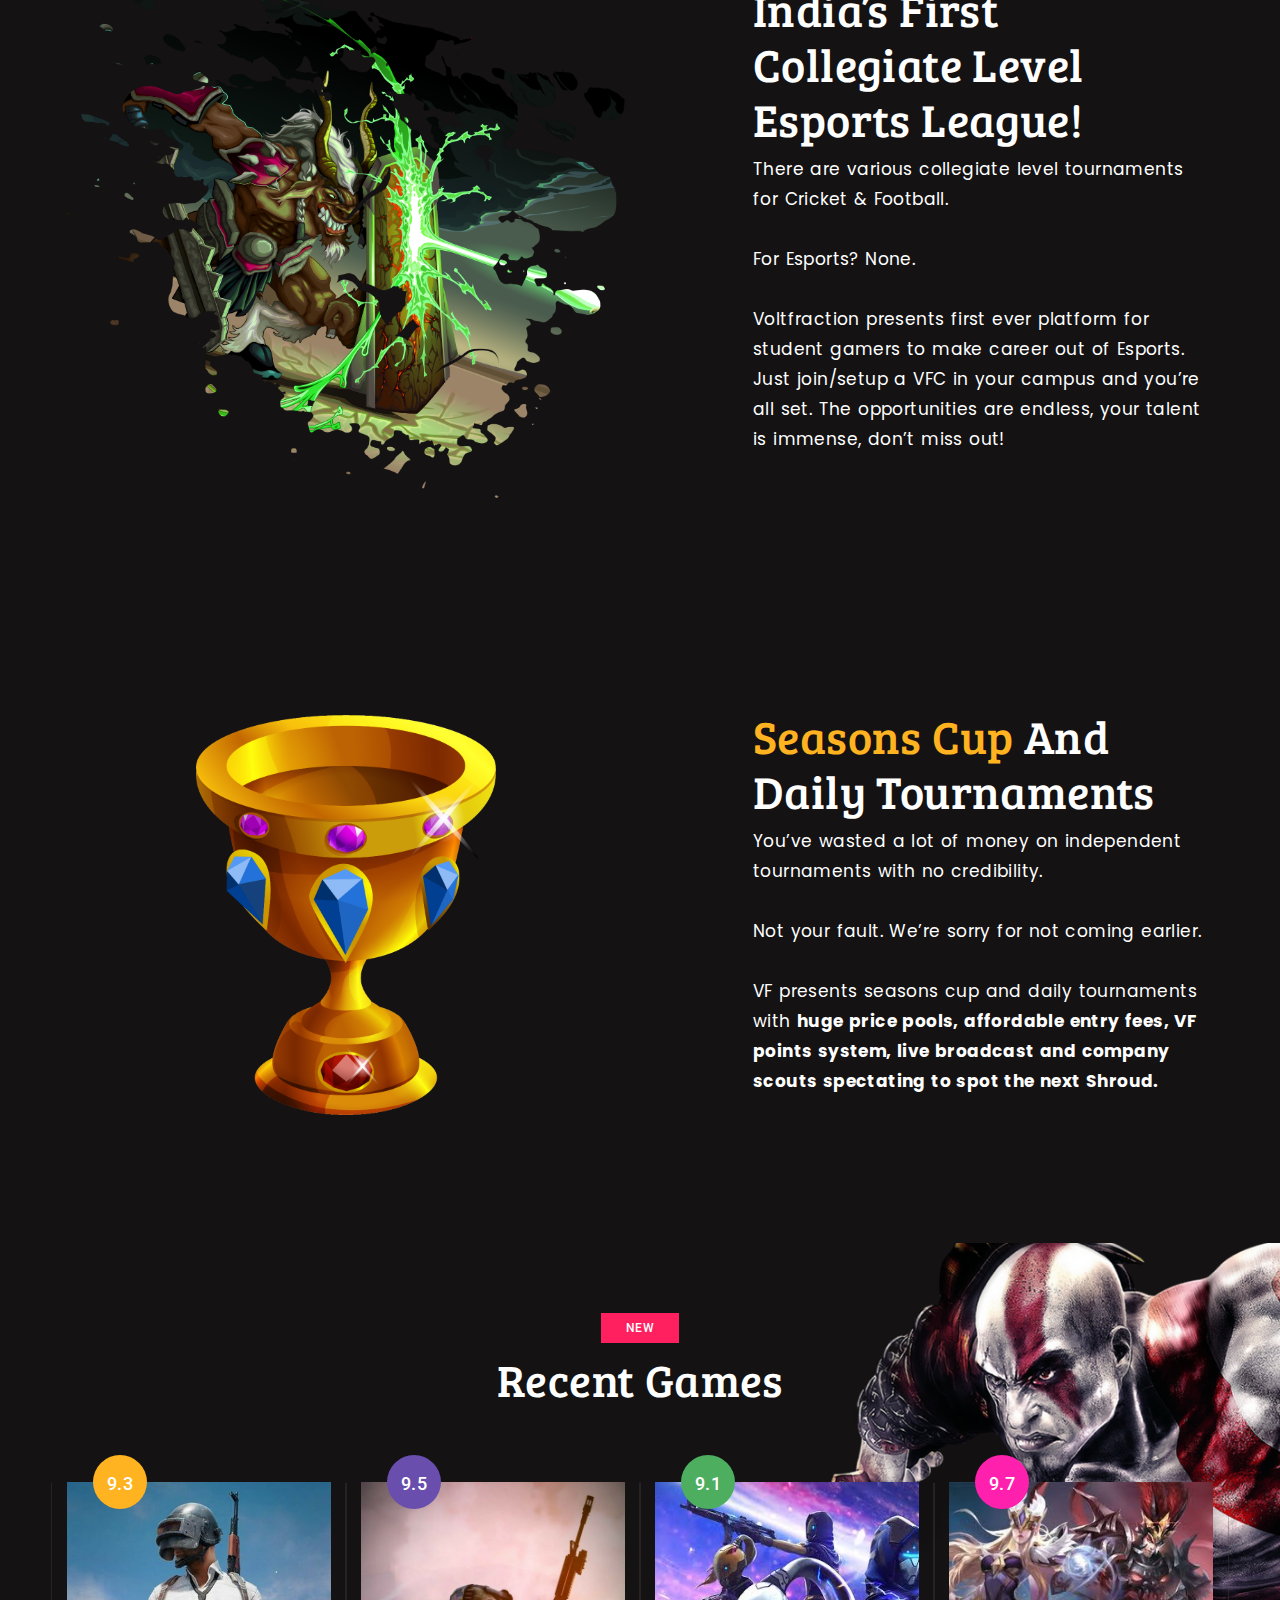
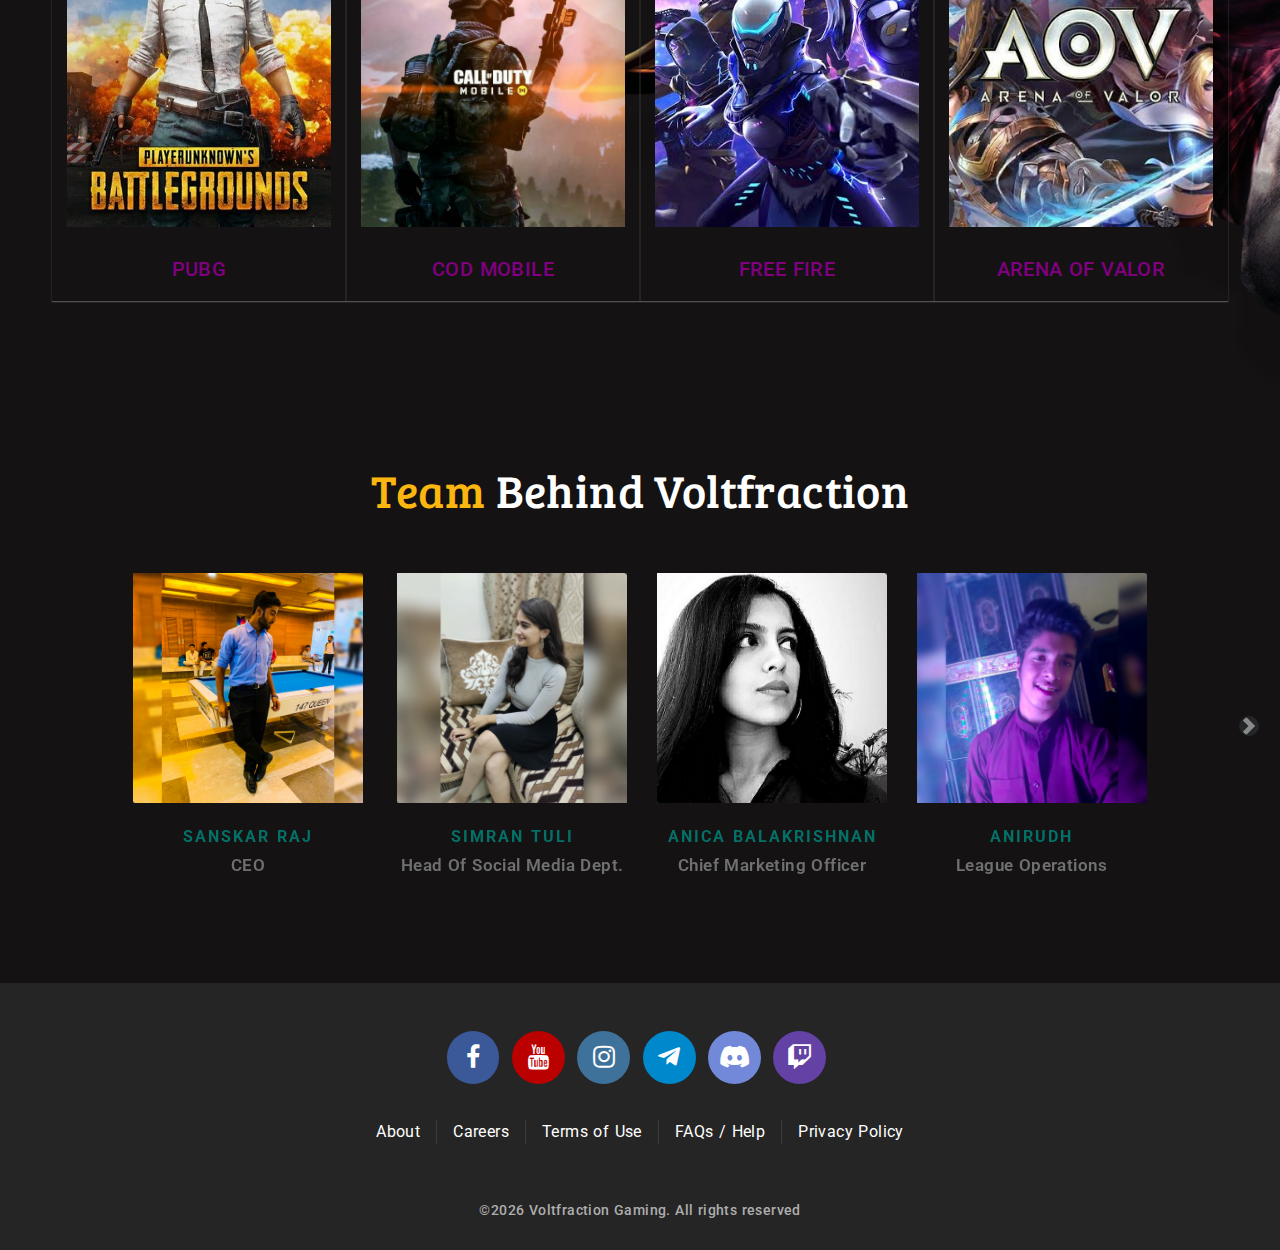
==== commit 89d3ad74: "order updates" ====
--- a/index.html
+++ b/index.html
@@ -150,11 +150,11 @@
 					<!-- <li class="nav-item"><a href="#contact" class="scroll nav-link">Contact </a></li> -->
 				</ul>
 				<ul class="nav navbar-nav justify-content-md-center flex-nowrap cl-effect-3 social" >
-					<!-- <li class="nav-item">
-						<a class="search-toggle social-buttons" href="search.html">
+					<li class="nav-item">
+						<a class="search-toggle social-buttons" href="collegex-campus-students-master/public/collegefind.html">
 							<i class="fa fa-search"></i>
 						</a>
-					</li> -->
+					</li>
 					<li class="nav-item">
 						<a class="social-buttons" href="http://www.facebook.com/profile.php?id=" target="_blank">
 							<i class="fab fa-facebook-f"></i>
@@ -258,7 +258,7 @@
 					<div class="container row">
 						<div class="banner-content col-md-12">
 							
-							<h1>India’s First Collegiate and School Level Esports Tournament!<span style="font-weight: 300;">
+							<h1>Salaries for gaming!<span style="font-weight: 300;">
 								<!-- <span class="badge badge-pill badge-danger" style="color: white;  background-color: transparent; "><span style="color: rgb(238, 201, 230);" class="glitch" data-text="(COMING " >(COMING</span> <span class="glitch" data-text="SOON)"  style="color: rgb(238, 201, 230);  padding-bottom:0; padding-top:0;">SOON)</span></span></span> -->
 							</h1>
 							<!-- <p></p> -->
@@ -268,14 +268,12 @@
 								(P.S Heads and Official seasons team will earn monthly salaries.)</p> -->
 
 							<p> 
-								<span class="hide"></span>There are College/School tournaments for Cricket & Football. 
-									For Esports? None.
-									Voltfraction introduces India’s first collegiate and school level esports tournament! You’ve been gaming for fun for a while, now it’s time to showcase your skills to the world and make a career out of it. Join the VF club in your college/school right away!
+								<span class="hide"></span>Join the VFC in your college or set up an independent club and earn salaries for gaming!
 									</p>
 							<!-- <p class="d-none d-xl-block">Gaming was meant for fun but here’s your chance to make money out of it and showcase 
 								your savage skills to the world as the glory awaits.</p>	
 						 -->
-						<!-- <a href="form.html"><button type="button" href="form.html" class="site-btn">Click Here</button></a> -->
+						<a href="#club"><button type="button" href="" class="site-btn">Click Here</button></a>
 			
 						</div>
 					</div>
@@ -286,7 +284,7 @@
 					<div class="container row">
 						<div class="banner-content col-md-12">
 							
-							<h1>Voltfraction <span>Esports Academy</span></h1>
+							<h1>Voltfraction Gaming Community <span></span></h1>
 							<!-- <p><div class="coming"><span class="badge badge-pill badge-danger" style="color: white;  background-color: transparent; ">(SCHOOL CLUBS <span style="color: rgb(238, 201, 230);" class="glitch" data-text="COMING " >COMING</span> <span class="glitch" data-text="SOON "  style="color: rgb(238, 201, 230);  padding-bottom:0; padding-top:0;">SOON</span>)</span></div></p> -->
 								
 							<!-- <p>Here’s your chance to lead the gaming revolution in your college.
@@ -295,16 +293,14 @@
 
 							<p> 
 								<span class="hide"></span>
-									Voltfraction is not just an tournament platform, it takes it one notch higher.  Presenting to you India’s first ever Esports academy! 
-									With courses covering basics to advance of your favorite games you can train, practice, learn and implement the tutorials under the guidance of our expert coaches!
-									Wait, classes for gaming? 
-									Yes! Gaming is a skill which can learnt only with right knowledge and perfect execution.
-									“One shot, one kill, no luck, pure skills”
+								Join one of the fastest growing gaming communities in the world. 
+								Free Beta Access to the Esports Academy, Monthly Giveaways, Tournament Discounts, Rewards and much more for active members!
+								
 									</p>
 							<!-- <p class="d-none d-xl-block">Gaming was meant for fun but here’s your chance to make money out of it and showcase 
 								your savage skills to the world as the glory awaits.</p>	
 						 -->
-						<!-- <a href="form.html"><button type="button" href="form.html" class="site-btn">Click Here</button></a> -->
+						<a href="#gamings"><button type="button" href="" class="site-btn">Click Here</button></a>
 			
 						</div>
 					</div>
@@ -315,11 +311,9 @@
 				<div class="carousel-content">
 					<div class="container row">
 						<div class="banner-content col-md-12">
-							<h1>Voltfraction’s <span>Official team</span></h1>
+							<h1>Ecosystem Overview!<span></span></h1>
 							
-							<p>Each match you play, each move you make in the Voltfraction ecosystem is being spectated and observed by our experienced scouts.
-								If you have the potential, you’ll be selected to represent our company at national and international tournaments! 
-								Sounds like a dream? Make it your mission, we are waiting!
+							<p>Esports Academy, VF Clubs, VF Tier Systems, VF Community, unique tournament ecosystem and everything you need to make a career in Esports!
 								
 								<!-- <span class="d-none d-xl-block" style="color: white;">
 									(Free Beta Access to the Mentorship Programme, Monthly Giveaways, Tournament Discounts, Rewards and much more for active members) 
@@ -374,7 +368,7 @@
 				</span>
 			</span>
 			<span class="card-summary">
-				Join or setup(if not already) the Voltfraction Club in your college &play with the top tier talent from your campus and turn your passion into profession. 			<!-- <span class="card-meta">
+				Join or setup (if not already) the Voltfraction Club in your college and participate in India’s first ever collegiate level Esports platform! 			<!-- <span class="card-meta">
 				Published: June 18th, 2015
 			</span> -->
 		</a>
@@ -386,7 +380,7 @@
 				</span>
 			</span>
 			<span class="card-summary">
-				Create a gaming club with your school friends and get ahead of others in your Esports journey! This is your chance to showcase your talent to the world. 
+				Coming soon! Can’t wait? Fill the form and we’ll inform you when the programme is launched. 
 				
 
 				
@@ -402,8 +396,7 @@
 				</span>
 			</span>
 			<span class="card-summary">
-				Create an independent club and get yourself registered. Participate in VF tournaments, recruit top-tier talents and create an invisible team to take against the world.
-
+				Create an independent club with your squad and get yourself registered. Participate in various tournaments and aim for glory. 
 			</span>
 			<!-- <span class="card-meta">
 				Published: June 18th, 2015
@@ -587,35 +580,33 @@
 	
 		<!-- about_us part start-->
 		
-
-		<section class="about_us section_padding">
+		<section class="about_us section_padding" id="gamings">
             <div class="container">
                 <div class="row align-items-center justify-content-between">
                     <div class="col-md-5 col-lg-6 col-xl-6">
                         <div class="learning_img">
-                            <img src="img/about_img.png" sizes="(max-width: 479px) 92vw, (max-width: 767px) 69vw, (max-width: 3176px) 34vw, 1080px" alt="">
+                            <img src="img/10.png" alt="" >
                         </div>
                     </div>
-                    <div class="col-md-7 col-lg-6 col-xl-5 ">
+                    <div class="col-md-7 col-lg-6 col-xl-5">
                         <div class="about_us_text">
-                            <h2 id="mentorship-heading">India’s First Collegiate level Esports Tournaments!</h2>
+                            <h2 id="mentorship-heading">Voltfraction <span style="color: #ffb320;">Gaming Community</span></h2>
                             <p id="mentorship-desc">
-								There are various collegiate level tournaments for Cricket & Football.<br><br>
-								For Esports? None.<br><br>
-								Voltfraction presentsfirst ever platform for student gamers to make career out of Esports.
-								Just join/setup a VFC in your campus and you’re all set. The opportunities are endless, 
-								your talent is immense, don’t miss out!
-
+								<b>(Free Beta Access to the Esports Academy,  Monthly Giveaways, Tournament Discounts, Rewards and much more for active members)</b><br><br>
+								Be a part of one of the fastest growing gaming communities in the world. 
+								Connect with passionate gamers from around the globe and join the tribe that matches your vibe.<br><br>
+								<b>Join the Discord channel for community and telegram channel for tournament updates.</br>
 
 								<!-- <span style="color: #ffb320;">One shot, one kill, no luck , all skill!</span> -->
 								</p>
-                            <!-- <a href="#" class="btn_1">Discord  <i class="fab fa-lg fa-discord"></i></a>
-                            <a href="#" class="btn_1">Telegram  <i class="fab fa-lg fa-telegram"></i></a> -->
+                            <a href="https://discord.gg/qxgfajR" class="btn_1">Discord  <i class="fab fa-lg fa-discord"></i></a>
+                            <a href="https://t.me/voltfraction" class="btn_1">Telegram  <i class="fab fa-lg fa-telegram"></i></a>
                         </div>
                     </div>
                 </div>
             </div>
 		</section>
+
 
 		<section class="about_us section_padding">
             <div class="container">
@@ -629,11 +620,10 @@
                         <div class="about_us_text">
                             <h2 id="mentorship-heading">Voltfraction <span style="color: #ffb320;">Esports Academy</span></h2>
                             <p id="mentorship-desc">
-								Voltfraction is not just a tournament platform,
-								it takes it one notch higher. <b>Presenting to you India’s first ever Esports academy!</b>
-								<br><br>
-								With courses covering basics to advance of your favorite games you can train,
-								 practice, learn and implement the tutorials under the guidance of our expert coaches!
+								Voltfraction is not just a tournament platform, it takes it one notch higher. Presenting to you <b>India’s first ever Esports academy!</b><br><br>
+								With courses covering basics to advance of your favorite games you can train, practice, learn and implement the tutorials under the guidance of our expert coaches!
+
+								
 
 								<!-- <span style="color: #ffb320;">One shot, one kill, no luck, pure skills</span> -->
 								</p>
@@ -645,32 +635,38 @@
             </div>
 		</section>
 
-        <section class="about_us section_padding">
+
+		<section class="about_us section_padding">
             <div class="container">
                 <div class="row align-items-center justify-content-between">
                     <div class="col-md-5 col-lg-6 col-xl-6">
                         <div class="learning_img">
-                            <img src="img/10.png" alt="" >
+							<img src="img/1.png" sizes="(max-width: 479px) 92vw, (max-width: 767px) 69vw, (max-width: 3176px) 34vw, 1080px" alt="">
+
                         </div>
                     </div>
                     <div class="col-md-7 col-lg-6 col-xl-5">
                         <div class="about_us_text">
-                            <h2 id="mentorship-heading">Voltfraction <span style="color: #ffb320;">Gaming Community</span></h2>
+                            <h2 id="mentorship-heading">VF's <span style="color: #ffb320;">Official Team</span></h2>
                             <p id="mentorship-desc">
-								<b>(Free Beta Access to the Esports Academy,  Monthly Giveaways, Tournament Discounts, Rewards and much more for active members)</b><br>
-								Be a part of one of the fastest growing gaming communities in the world. 
-								Connect with passionate gamers from around the globe and join the tribe that matches your vibe.<br>
-								<b>Join the Discord channel for community and telegram channel for tournament updates.</b>
-
+								Each match you play, each move you make in the Voltfraction 
+								ecosystem is being monitored and observed by our experienced scouts.<br><br>
+								If you have the potential, you’ll be selected to represent our official 
+								teams at national and international tournaments. <br><br>
+								Sounds like a dream? Make it your mission!
+
+
+ 
 								<!-- <span style="color: #ffb320;">One shot, one kill, no luck , all skill!</span> -->
 								</p>
-                            <a href="#" class="btn_1">Discord  <i class="fab fa-lg fa-discord"></i></a>
-                            <a href="#" class="btn_1">Telegram  <i class="fab fa-lg fa-telegram"></i></a>
+                            <!-- <a href="#" class="btn_1">Discord  <i class="fab fa-lg fa-discord"></i></a>
+                            <a href="#" class="btn_1">Telegram  <i class="fab fa-lg fa-telegram"></i></a> -->
                         </div>
                     </div>
                 </div>
             </div>
 		</section>
+
 
 		<section class="about_us section_padding">
             <div class="container">
@@ -682,10 +678,10 @@
                     </div>
                     <div class="col-md-7 col-lg-6 col-xl-5">
                         <div class="about_us_text">
-                            <h2 id="mentorship-heading">VF <span style="color: #ffb320;">Tiers System</span></h2>
+                            <h2 id="mentorship-heading">VF's <span style="color: #ffb320;">Tier System </span></h2>
                             <p id="mentorship-desc">
-								You’ve played many games with unfair matchmaking. Not anymore!<br>
-								We believe that fair matchmaking ensures perfect competition.<br>
+								You’ve played many games with unfair matchmaking. Not anymore!<br><br>
+								We believe that fair matchmaking ensures perfect competition.<br><br>
 								VF introduces unique three-tier system to differentiate gamers with 
 								different capabilities. Practice against players in your tier, sharpen your skills, develop your gaming senseand aim for the ultimate tier. 
 
@@ -700,6 +696,71 @@
             </div>
 		</section>
 
+
+
+		<section class="about_us section_padding">
+            <div class="container">
+                <div class="row align-items-center justify-content-between">
+                    <div class="col-md-5 col-lg-6 col-xl-6">
+                        <div class="learning_img">
+                            <img src="img/2new.png" alt="">
+                        </div>
+                    </div>
+                    <div class="col-md-7 col-lg-6 col-xl-5">
+                        <div class="about_us_text">
+                            <h2 id="mentorship-heading">VF's <span style="color: #ffb320;">Point System </span></h2>
+                            <p id="mentorship-desc">
+								Earn VF points for each match and tournament you participate in.<br><br>
+								At the end of each season players with the high points will receive 
+								<b>free in-game cash, free match passes, discount vouchers, Esports academy access and much more!</b>
+
+ 
+								<!-- <span style="color: #ffb320;">One shot, one kill, no luck , all skill!</span> -->
+								</p>
+                            <!-- <a href="#" class="btn_1">Discord  <i class="fab fa-lg fa-discord"></i></a>
+                            <a href="#" class="btn_1">Telegram  <i class="fab fa-lg fa-telegram"></i></a> -->
+                        </div>
+                    </div>
+                </div>
+            </div>
+		</section>
+		
+
+		<section class="about_us section_padding">
+            <div class="container">
+                <div class="row align-items-center justify-content-between">
+                    <div class="col-md-5 col-lg-6 col-xl-6">
+                        <div class="learning_img">
+                            <img src="img/about_img.png" sizes="(max-width: 479px) 92vw, (max-width: 767px) 69vw, (max-width: 3176px) 34vw, 1080px" alt="">
+                        </div>
+                    </div>
+                    <div class="col-md-7 col-lg-6 col-xl-5 ">
+                        <div class="about_us_text">
+                            <h2 id="mentorship-heading">India’s First Collegiate Level Esports League!</h2>
+                            <p id="mentorship-desc">
+								There are various collegiate level tournaments for Cricket & Football.<br><br>
+								For Esports? None.<br><br>
+								Voltfraction presents first ever platform for student gamers to make career out of Esports.
+								Just join/setup a VFC in your campus and you’re all set. The opportunities are endless, 
+								your talent is immense, don’t miss out!
+
+
+								<!-- <span style="color: #ffb320;">One shot, one kill, no luck , all skill!</span> -->
+								</p>
+                            <!-- <a href="#" class="btn_1">Discord  <i class="fab fa-lg fa-discord"></i></a>
+                            <a href="#" class="btn_1">Telegram  <i class="fab fa-lg fa-telegram"></i></a> -->
+                        </div>
+                    </div>
+                </div>
+            </div>
+		</section>
+
+		
+
+        
+
+		
+
 		<section class="about_us section_padding">
             <div class="container">
                 <div class="row align-items-center justify-content-between">
@@ -710,9 +771,9 @@
                     </div>
                     <div class="col-md-7 col-lg-6 col-xl-5">
                         <div class="about_us_text">
-                            <h2 id="mentorship-heading">Seasons cup and Daily Tournaments</h2>
+                            <h2 id="mentorship-heading"><span style="color: #ffb320;">Seasons Cup</span> And Daily Tournaments </h2>
                             <p id="mentorship-desc">
-								You’ve wasted a lot of money on independenttournaments with no credibility.<br><br>
+								You’ve wasted a lot of money on independent tournaments with no credibility.<br><br>
 								Not your fault. We’re sorry for not coming earlier.<br><br>
 								VF presents seasons cup and daily tournaments with <b>huge price pools, 
 								affordable entry fees, VF points system, live broadcast and company scouts spectating 
@@ -730,63 +791,8 @@
             </div>
 		</section>
 		
-		<section class="about_us section_padding">
-            <div class="container">
-                <div class="row align-items-center justify-content-between">
-                    <div class="col-md-5 col-lg-6 col-xl-6">
-                        <div class="learning_img">
-                            <img src="img/2new.png" alt="">
-                        </div>
-                    </div>
-                    <div class="col-md-7 col-lg-6 col-xl-5">
-                        <div class="about_us_text">
-                            <h2 id="mentorship-heading">VF <span style="color: #ffb320;">points system</span></h2>
-                            <p id="mentorship-desc">
-								Earn VF points for each match and tournament you participate in.<br><br>
-								At the end of each season players with the high points will receive 
-								<b>free in-game cash, free match passes, discount vouchers, Esports academy access and much more!</b>
-
- 
-								<!-- <span style="color: #ffb320;">One shot, one kill, no luck , all skill!</span> -->
-								</p>
-                            <!-- <a href="#" class="btn_1">Discord  <i class="fab fa-lg fa-discord"></i></a>
-                            <a href="#" class="btn_1">Telegram  <i class="fab fa-lg fa-telegram"></i></a> -->
-                        </div>
-                    </div>
-                </div>
-            </div>
-		</section>
-
-		<section class="about_us section_padding">
-            <div class="container">
-                <div class="row align-items-center justify-content-between">
-                    <div class="col-md-5 col-lg-6 col-xl-6">
-                        <div class="learning_img">
-							<img src="img/1.png" sizes="(max-width: 479px) 92vw, (max-width: 767px) 69vw, (max-width: 3176px) 34vw, 1080px" alt="">
-
-                        </div>
-                    </div>
-                    <div class="col-md-7 col-lg-6 col-xl-5">
-                        <div class="about_us_text">
-                            <h2 id="mentorship-heading">Voltfraction’s <span style="color: #ffb320;">Official team</span></h2>
-                            <p id="mentorship-desc">
-								Each match you play, each move you make in the Voltfraction 
-								ecosystem is being monitored and observed by our experienced scouts.<br><br>
-								If you have the potential, you’ll be selected to represent our official 
-								teams at national and international tournaments. <br><br>
-								Sounds like a dream? Make it your mission!
-
-
- 
-								<!-- <span style="color: #ffb320;">One shot, one kill, no luck , all skill!</span> -->
-								</p>
-                            <!-- <a href="#" class="btn_1">Discord  <i class="fab fa-lg fa-discord"></i></a>
-                            <a href="#" class="btn_1">Telegram  <i class="fab fa-lg fa-telegram"></i></a> -->
-                        </div>
-                    </div>
-                </div>
-            </div>
-		</section>
+
+
 		
 		
 		
@@ -1029,45 +1035,45 @@
 			<div class="row">
 				<div class="col-lg-3 col-md-6 games">
 					<div class="review-item ">
-						<div class="review-cover set-bg" data-setbg="img/review/1.jpg">
+						<div class="review-cover set-bg" data-setbg="img/recent-game/pubg.jpg">
 							<div class="score yellow">9.3</div>
 						</div>
 						<div class="review-text">
-							<h5 id="game-name">Assasin’s Creed</h5>
-							<p id="game-desc">Lorem ipsum dolor sit amet, consectetur adipisc ing ipsum dolor sit ame.</p>
+							<h5 id="game-name">PUBG</h5>
+							<!-- <p id="game-desc">Lorem ipsum dolor sit amet, consectetur adipisc ing ipsum dolor sit ame.</p> -->
 						</div>
 					</div>
 				</div>
 				<div class="col-lg-3 col-md-6 games">
 					<div class="review-item">
-						<div class="review-cover set-bg" data-setbg="img/review/2.jpg">
+						<div class="review-cover set-bg" data-setbg="img/recent-game/CODMobile.jpg">
 							<div class="score purple">9.5</div>
 						</div>
 						<div class="review-text">
-							<h5  id="game-name">Doom</h5>
-							<p id="game-desc">Lorem ipsum dolor sit amet, consectetur adipisc ing ipsum dolor sit ame.</p>
+							<h5  id="game-name">COD MOBILE</h5>
+							<!-- <p id="game-desc">Lorem ipsum dolor sit amet, consectetur adipisc ing ipsum dolor sit ame.</p> -->
 						</div>
 					</div>
 				</div>
 				<div class="col-lg-3 col-md-6 games">
 					<div class="review-item">
-						<div class="review-cover set-bg" data-setbg="img/review/3.jpg">
+						<div class="review-cover set-bg" data-setbg="img/recent-game/FreeFire.jpeg">
 							<div class="score green">9.1</div>
 						</div>
 						<div class="review-text">
-							<h5  id="game-name">Overwatch</h5>
-							<p id="game-desc">Lorem ipsum dolor sit amet, consectetur adipisc ing ipsum dolor sit ame.</p>
+							<h5  id="game-name">FREE FIRE</h5>
+							<!-- <p id="game-desc">Lorem ipsum dolor sit amet, consectetur adipisc ing ipsum dolor sit ame.</p> -->
 						</div>
 					</div>
 				</div>
 				<div class="col-lg-3 col-md-6 games">
 					<div class="review-item  ">
-						<div class="review-cover set-bg " data-setbg="img/review/4.jpg">
+						<div class="review-cover set-bg " data-setbg="img/recent-game/ArenaOfValor.jpeg">
 							<div class="score pink">9.7</div>
 						</div>
 						<div class="review-text">
-							<h5  id="game-name">GTA</h5>
-							<p id="game-desc">Lorem ipsum dolor sit amet, consectetur adipisc ing ipsum dolor sit ame.</p>
+							<h5  id="game-name">ARENA OF VALOR</h5>
+							<!-- <p id="game-desc">Lorem ipsum dolor sit amet, consectetur adipisc ing ipsum dolor sit ame.</p> -->
 						</div>
 					</div>
 				</div>
@@ -1082,7 +1088,7 @@
 
 <div id="team-section"> 
 	
-<h1 id="our-team-heading">Team <span>Behind Voltfraction</span></h1>
+<h1 id="our-team-heading"><span>Team </span>Behind Voltfraction</h1>
 <!-- <div class="container d-none d-sm-block">
 
     <div class="row">
@@ -1203,10 +1209,10 @@
         </div>
 </div> -->
 
-
+<br>
 <div class="games " id="games">
 	<div class="container team text-center my-3">
-		<h2 class="font-weight-light">GAMES</h2>
+	
 		<div class="row mx-auto my-auto">
 			<div id="recipeCarousel" class="carousel w-100" data-ride="carousel">
 				<div class="carousel-inner w-100" role="listbox">
@@ -1216,14 +1222,15 @@
 						<div class="in col-sm-12 col-md-4 col-lg-3">
 							<div class="our-team">
 								<div class="pic">
-									<img src="img/team/Sanskar Raj.jpg" >
+									<img src="img/team/Sanskar Raj .jpg" >
 									<ul class="social">
-										<li><a href="#" class="fa fa-linkedin"></a></li>
+										<li><a href="https://www.linkedin.com/in/sanskar-raj-a85462153" class="fa fa-linkedin"></a></li>
 									</ul>
 								</div>
+								<br>
 								<div class="team-content">
-									<h3 class="title">Williamson1</h3>
-									<span class="post">Web Developer</span>
+									<h3 class="title">Sanskar Raj</h3>
+									<span class="post">CEO</span>
 								</div>
 							</div>
 						</div>
@@ -1232,14 +1239,15 @@
 						<div class="in col-sm-12 col-md-4 col-lg-3">
 							<div class="our-team">
 								<div class="pic">
-									<img src="img/team/Sanskar Raj.jpg" >
+									<img src="img/team/Simran Tuli .jpg" >
 									<ul class="social">
-										<li><a href="#" class="fa fa-linkedin"></a></li>
+										<li><a href="https://www.linkedin.com/in/simran-tuli-a26221195" class="fa fa-linkedin"></a></li>
 									</ul>
 								</div>
+								<br>
 								<div class="team-content">
-									<h3 class="title">Williamson2</h3>
-									<span class="post">Web Developer</span>
+									<h3 class="title">Simran Tuli</h3>
+									<span class="post">Head of Social Media Dept.</span>
 								</div>
 							</div>
 						</div>
@@ -1248,14 +1256,15 @@
 						<div class="in col-sm-12 col-md-4 col-lg-3">
 							<div class="our-team">
 								<div class="pic">
-									<img src="img/team/Sanskar Raj.jpg" >
+									<img src="img/team/Anica Balakrishnan.jpeg" >
 									<ul class="social">
-										<li><a href="#" class="fa fa-linkedin"></a></li>
+										<li><a href="https://www.linkedin.com/in/anica-k-balakrishnan-59362b1a6" class="fa fa-linkedin"></a></li>
 									</ul>
 								</div>
+								<br>
 								<div class="team-content">
-									<h3 class="title">Williamson3</h3>
-									<span class="post">Web Developer</span>
+									<h3 class="title">Anica Balakrishnan</h3>
+									<span class="post">Chief Marketing Officer</span>
 								</div>
 							</div>
 						</div>
@@ -1264,46 +1273,51 @@
 						<div class="in col-sm-12 col-md-4 col-lg-3">
 							<div class="our-team">
 								<div class="pic">
-									<img src="img/team/Sanskar Raj.jpg" >
+									<img src="img/team/Anirudh.jpg" >
 									<ul class="social">
-										<li><a href="#" class="fa fa-linkedin"></a></li>
+										<li><a href="https://www.linkedin.com/in/anirudh-iyer-0b0b551a4" class="fa fa-linkedin"></a></li>
 									</ul>
 								</div>
+								<br>
 								<div class="team-content">
-									<h3 class="title">Williamson4</h3>
-									<span class="post">Web Developer</span>
-								</div>
-							</div>
-						</div>
-					</div>
+									<h3 class="title">Anirudh</h3>
+									<span class="post">League operations</span>
+								</div>
+							</div>
+						</div>
+					</div>
+
 					<div class="carousel-item">
 						<div class="in col-sm-12 col-md-4 col-lg-3">
 							<div class="our-team">
 								<div class="pic">
-									<img src="img/team/Sanskar Raj.jpg" >
+									<img src="img/team/Aayush Kothiyal.jpeg" >
 									<ul class="social">
-										<li><a href="#" class="fa fa-linkedin"></a></li>
+										<li><a href="https://www.linkedin.com/in/vanshika-chachra-0654501b1" class="fa fa-linkedin"></a></li>
 									</ul>
 								</div>
+								<br>
 								<div class="team-content">
-									<h3 class="title">Williamson5</h3>
-									<span class="post">Web Developer</span>
-								</div>
-							</div>
-						</div>
-					</div>
+									<h3 class="title">Aayush Kothiyal</h3>
+									<span class="post">League operations</span>
+								</div>
+							</div>
+						</div>
+					</div>
+
 					<div class="carousel-item">
 						<div class="in col-sm-12 col-md-4 col-lg-3">
 							<div class="our-team">
 								<div class="pic">
-									<img src="img/team/Sanskar Raj.jpg" >
+									<img src="img/team/Hrijul Tandon.jpeg" >
 									<ul class="social">
-										<li><a href="#" class="fa fa-linkedin"></a></li>
+										<li><a href="https://www.linkedin.com/in/hrijul-tandon-3aba41192" class="fa fa-linkedin"></a></li>
 									</ul>
 								</div>
+								<br>
 								<div class="team-content">
-									<h3 class="title">Williamson6</h3>
-									<span class="post">Web Developer</span>
+									<h3 class="title">Hrijul Tandon</h3>
+									<span class="post">Video Editor</span>
 								</div>
 							</div>
 						</div>
@@ -1312,98 +1326,95 @@
 						<div class="in col-sm-12 col-md-4 col-lg-3">
 							<div class="our-team">
 								<div class="pic">
-									<img src="img/team/Sanskar Raj.jpg" >
+									<img src="img/team/Gaurav Saxena .PNG" >
 									<ul class="social">
-										<li><a href="#" class="fa fa-linkedin"></a></li>
+										<li><a href="https://www.linkedin.com/in/gaurav-saxena-1226341a6" class="fa fa-linkedin"></a></li>
 									</ul>
 								</div>
+								<br>
 								<div class="team-content">
-									<h3 class="title">Williamson7</h3>
-									<span class="post">Web Developer</span>
-								</div>
-							</div>
-						</div>
-					</div>
+									<h3 class="title">Gaurav Saxena </h3>
+									<span class="post">Club Manager</span>
+								</div>
+							</div>
+						</div>
+					</div>
+
 					<div class="carousel-item">
 						<div class="in col-sm-12 col-md-4 col-lg-3">
 							<div class="our-team">
 								<div class="pic">
-									<img src="img/team/Sanskar Raj.jpg" >
+									<img src="img/team/Vanshika Chachra.jpeg" >
+									<ul class="social">
+										<li><a href="https://www.linkedin.com/in/vanshika-chachra-0654501b1" class="fa fa-linkedin"></a></li>
+									</ul>
+								</div>
+								<br>
+								<div class="team-content">
+									<h3 class="title">Vanshika Chachra</h3>
+									<span class="post">Club Manager</span>
+								</div>
+							</div>
+						</div>
+					</div>
+					<!-- <div class="carousel-item">
+						<div class="in col-sm-12 col-md-4 col-lg-3">
+							<div class="our-team">
+								<div class="pic">
+									<img src="img/team/Adrija Ghosh .jpg" >
 									<ul class="social">
 										<li><a href="#" class="fa fa-linkedin"></a></li>
 									</ul>
 								</div>
+								<br>
 								<div class="team-content">
-									<h3 class="title">Williamson8</h3>
+									<h3 class="title">Adrija Ghosh </h3>
 									<span class="post">Web Developer</span>
 								</div>
 							</div>
 						</div>
-					</div>
+					</div> -->
+					
 					<div class="carousel-item">
 						<div class="in col-sm-12 col-md-4 col-lg-3">
 							<div class="our-team">
 								<div class="pic">
-									<img src="img/team/Sanskar Raj.jpg" >
+									<img src="img/team/Rajat Upadhyay.jpeg" >
 									<ul class="social">
-										<li><a href="#" class="fa fa-linkedin"></a></li>
+										<li><a href="https://www.linkedin.com/mwlite/in/rajatmw1999" class="fa fa-linkedin"></a></li>
 									</ul>
 								</div>
+								<br>
 								<div class="team-content">
-									<h3 class="title">Williamson9</h3>
+									<h3 class="title">Rajat Upadhyay</h3>
 									<span class="post">Web Developer</span>
 								</div>
 							</div>
 						</div>
 					</div>
+
 					<div class="carousel-item">
 						<div class="in col-sm-12 col-md-4 col-lg-3">
 							<div class="our-team">
 								<div class="pic">
-									<img src="img/team/Sanskar Raj.jpg" >
+									<img src="img/team/Aradhna Sharma.jpeg" >
 									<ul class="social">
-										<li><a href="#" class="fa fa-linkedin"></a></li>
+										<li><a href="https://www.linkedin.com/in/aradhna-sharma-b3b1131a5/" class="fa fa-linkedin"></a></li>
 									</ul>
 								</div>
+								<br>
 								<div class="team-content">
-									<h3 class="title">Williamson10</h3>
+									<h3 class="title">Aradhna Sharma</h3>
 									<span class="post">Web Developer</span>
 								</div>
 							</div>
 						</div>
 					</div>
-					<div class="carousel-item">
-						<div class="in col-sm-12 col-md-4 col-lg-3">
-							<div class="our-team">
-								<div class="pic">
-									<img src="img/team/Sanskar Raj.jpg" >
-									<ul class="social">
-										<li><a href="#" class="fa fa-linkedin"></a></li>
-									</ul>
-								</div>
-								<div class="team-content">
-									<h3 class="title">Williamson11</h3>
-									<span class="post">Web Developer</span>
-								</div>
-							</div>
-						</div>
-					</div>
-					<div class="carousel-item">
-						<div class="in col-sm-12 col-md-4 col-lg-3">
-							<div class="our-team">
-								<div class="pic">
-									<img src="img/team/Sanskar Raj.jpg" >
-									<ul class="social">
-										<li><a href="#" class="fa fa-linkedin"></a></li>
-									</ul>
-								</div>
-								<div class="team-content">
-									<h3 class="title">Williamson11</h3>
-									<span class="post">Web Developer</span>
-								</div>
-							</div>
-						</div>
-					</div>
+					
+					
+				
+					
+					
 				</div>
 				<a class="carousel-control-prev w-auto" href="#recipeCarousel" role="button" data-slide="prev">
 					<span class="carousel-control-prev-icon bg-dark border border-dark rounded-circle" aria-hidden="true"></span>
@@ -1893,13 +1904,13 @@
 						<a href="" class="jsx-2147387680">Careers</a>
 					</li>
 					<li class="jsx-2147387680 px-3 my-3 separator-right">
-						<a href="" class="jsx-2147387680">Terms of Use</a>
+						<a href="T&C.html" class="jsx-2147387680">Terms of Use</a>
 					</li>
 					<li class="jsx-2147387680 px-3 my-3 separator-right">
 						<a href="" class="jsx-2147387680">FAQs / Help</a>
 					</li>
 					<li class="jsx-2147387680 px-3 my-3">
-						<a href="" class="jsx-2147387680">Privacy Policy</a>
+						<a href="privacy.html" class="jsx-2147387680">Privacy Policy</a>
 					</li>
 				</ul>
 			</div>
@@ -2096,7 +2107,7 @@
 				$this.children(".carousel-control-prev").hide();
 				$this.children(".carousel-control-next").show();
 			}
-			else if(currentIndex===9){
+			else if(currentIndex===7){
 				$this.children(".carousel-control-prev").show();
 				$this.children(".carousel-control-next").hide();
 			}
@@ -2145,7 +2156,7 @@
 				$this.children(".carousel-control-prev").hide();
 				$this.children(".carousel-control-next").show();
 			}
-			else if(currentIndex===11){
+			else if(currentIndex===10){
 				$this.children(".carousel-control-prev").show();
 				$this.children(".carousel-control-next").hide();
 			}
--- a/css/style.css
+++ b/css/style.css
@@ -9,6 +9,11 @@
 /* Template default CSS
 /*---------------------------*/
 @import url('https://fonts.googleapis.com/css2?family=Sansita&display=swap');
+/* @import url('https://fonts.googleapis.com/css2?family=Montserrat:wght@700&display=swap'); */
+@import url('https://fonts.googleapis.com/css2?family=Merriweather:ital,wght@1,700&display=swap');
+
+@import url('https://fonts.googleapis.com/css2?family=Bree+Serif&display=swap');
+
 html,
 body {
 	width: 100%;
@@ -16,6 +21,10 @@
 	height: 100%;
 	font-family: 'Roboto', sans-serif;
 	-webkit-font-smoothing: antialiased;
+	font-family: 'Bree Serif', serif;
+	letter-spacing: 0.4px;
+	word-spacing: 1px;
+	font-weight: 10;
 	/* font-smoothing: antialiased; */
 }
 
@@ -93,8 +102,9 @@
 }
 
 .section-title h2 {
+	font-family: 'Bree Serif', serif;
 	padding-top: 10px;
-	font-size: 36px;
+	font-size: 45px;
 }
 
 .set-bg {
@@ -104,6 +114,8 @@
 }
 
 .spad {
+	font-family: 'Roboto', sans-serif;
+	-webkit-font-smoothing: antialiased;
 	padding-top: 70px;
 	padding-bottom: 97px;
 }
@@ -884,6 +896,8 @@
 ------------------------*/
 
 .footer-section {
+	font-family: 'Roboto', sans-serif;
+	-webkit-font-smoothing: antialiased;
 	padding: 18px 0 16px;
 	overflow: hidden;
 	background: #252525;
@@ -1515,6 +1529,8 @@
 		display: none;
 	}
 	.footer-section {
+		font-family: 'Roboto', sans-serif;
+		-webkit-font-smoothing: antialiased;
 		padding: 30px 0 20px;
 		text-align: center;
 	}
@@ -2193,7 +2209,7 @@
 
 .review-section #game-name{
 	color:purple;
-	text-decoration: underline;
+	/* text-decoration: underline; */
 }
 
 .review-section #game-desc{
@@ -2555,7 +2571,7 @@
   
   /* line 10, ../../01 cl html template/03_jun 2019/186_Gaiming_html/sass/_about_us.scss */
   .about_us .about_us_text h2 {
-	font-size: 38px;
+	font-size: 2.9rem;
 	font-weight: 500;
 	line-height: 55px;
 	margin-bottom: 8px;
@@ -2565,7 +2581,7 @@
   @media (max-width: 576px) {
 	/* line 10, ../../01 cl html template/03_jun 2019/186_Gaiming_html/sass/_about_us.scss */
 	.about_us .about_us_text h2 {
-	  font-size: 24px;
+	  font-size: 31px;
 	  margin-bottom: 10px;
 	  line-height: 35px;
 	}
@@ -2574,7 +2590,7 @@
   @media only screen and (min-width: 576px) and (max-width: 767px) {
 	/* line 10, ../../01 cl html template/03_jun 2019/186_Gaiming_html/sass/_about_us.scss */
 	.about_us .about_us_text h2 {
-	  font-size: 25px;
+	  font-size: 27px;
 	  margin-bottom: 10px;
 	  line-height: 35px;
 	}
@@ -2583,7 +2599,7 @@
   @media only screen and (min-width: 768px) and (max-width: 991px) {
 	/* line 10, ../../01 cl html template/03_jun 2019/186_Gaiming_html/sass/_about_us.scss */
 	.about_us .about_us_text h2 {
-	  font-size: 25px;
+	  font-size: 27px;
 	  margin-bottom: 10px;
 	  line-height: 35px;
 	}
@@ -2709,8 +2725,7 @@
   
 
   #mentorship-heading{
-	font-family: 'Aclonica', sans-serif;
-
+	font-family: 'Bree Serif', serif;
 	color:white;
   }
 
@@ -3195,9 +3210,9 @@
     transition: all 0.3s ease 0s;
 }
 .our-team .social li a:hover:after{ transform: rotate(180deg); }
-.our-team .team-content{ padding: 12px; }
+.our-team .team-content{ 	font-family: 'Roboto', sans-serif; padding: 0px; }
 .our-team .title{
-    font-size: 22px;
+    font-size: 20px;
     font-weight: 700;
     letter-spacing: 2px;
     color: #047168;
@@ -3242,10 +3257,10 @@
 }
 }
 #our-team-heading{
-	font-family: 'Aclonica', sans-serif;
+	font-family: 'Bree Serif', serif;
 	color:white;
 	text-align: center;
-	font-size:2.7rem;
+	font-size:2.9rem;
 	padding-bottom:1rem;
 }
 
@@ -4297,11 +4312,11 @@
  @import url('https://fonts.googleapis.com/css2?family=Fira+Sans:wght@900&display=swap');
   
   #carouselExampleIndicators .banner-content h1{
-	font-family: 'Aclonica', sans-serif;
+	
 	  color: white;
 	  padding-top: 10px;
-	  font-weight: 400;
-	font-size: 50px;
+	  font-weight: 100;
+	font-size: 60px;
 	  padding-bottom: 20px;
 	  
   }
@@ -4312,7 +4327,7 @@
 	  color: white;
 	  padding-top: 10px;
 	  font-weight: 400;
-	font-size: 30px;
+	font-size: 2.2rem;
   }
   }
 
@@ -4320,7 +4335,7 @@
 
 @media (max-width: 320px){
 #carouselExampleIndicators .banner-content h1 {
-    font-family: 'Aclonica', sans-serif;
+   
     color: white;
     padding-top: 10px;
     font-weight: 400;
@@ -5034,16 +5049,20 @@
 
 /* about page */
 main.container.b-offset {
+	font-family: 'Roboto', sans-serif;
+	-webkit-font-smoothing: antialiased;
 	margin-bottom: 30px;
 	margin-top: 80px;
 }
 
 main.b-offset {
+	font-family: 'Roboto', sans-serif;
+	-webkit-font-smoothing: antialiased;
     min-height: 71vh;
 }
 
 .page-title.jsx-917417991 {
-	color: white;
+	color: whitesmoke;
     padding-top: 35px;
     font-size: 1.75rem;
     font-weight: 800;
@@ -5058,7 +5077,7 @@
 
 .jsx-917417991{
 	font-size: 1rem;
-	color:white
+	color:darkgray
 }
   
 
@@ -5066,7 +5085,7 @@
 @media (max-width:600px){
 .jsx-917417991 {
     font-size: 0.7rem;
-    color: white;
+    color:darkgray;
 }}
 
 
@@ -5436,23 +5455,129 @@
 	}
 } */
 
-@media (max-width:1005px){
-	.in{
-		max-width: 28%;
-	}
+@media (max-width:1401px){
+
 
 	.our-team .title {
-		font-size: 17px;
+		font-size: 18px;
 		font-weight: 700;
 		letter-spacing: 2px;
 		color: #047168;
 		text-transform: uppercase;
 		margin-bottom: 7px;
 	}
+}
+
+
+
+@media (max-width:1294px){
+
+
+	.our-team .title {
+		font-size: 16px;
+		font-weight: 1700;
+		letter-spacing: 2px;
+		color: #047168;
+		text-transform: uppercase;
+		margin-bottom: 7px;
+	}
+}
+
+@media (max-width:1190px){
+
+
+	.our-team .title {
+		font-size: 14px;
+		font-weight: 1500;
+		letter-spacing: 2px;
+		color: #047168;
+		text-transform: uppercase;
+		margin-bottom: 7px;
+	}
+}
+@media (max-width:1093px){
+
+
+	.our-team .title {
+		font-size: 12px;
+		font-weight: 1700;
+		letter-spacing: 2px;
+		color: #047168;
+		text-transform: uppercase;
+		margin-bottom: 7px;
+	}
+	.our-team .post {
+		display: block;
+		font-size: 13px;
+		font-weight: 600;
+		color: #707070;
+		text-transform: capitalize;
+	}
+}
+
+@media (max-width:1005px){
+	.in{
+		max-width: 28%;
+	}
+
+	.our-team .title {
+		font-size: 17px;
+		font-weight: 1700;
+		letter-spacing: 2px;
+		color: #047168;
+		text-transform: uppercase;
+		margin-bottom: 7px;
+	}
 
 	.our-team .post {
 		display: block;
 		font-size: 15px;
+		font-weight: 600;
+		color: #707070;
+		text-transform: capitalize;
+	}
+}
+
+@media (max-width:945px){
+	.in{
+		max-width: 28%;
+	}
+
+	.our-team .title {
+		font-size: 14px;
+		font-weight: 1700;
+		letter-spacing: 2px;
+		color: #047168;
+		text-transform: uppercase;
+		margin-bottom: 7px;
+	}
+
+	.our-team .post {
+		display: block;
+		font-size: 15px;
+		font-weight: 600;
+		color: #707070;
+		text-transform: capitalize;
+	}
+}
+
+@media (max-width:830px){
+	.in{
+		max-width: 28%;
+	}
+
+	.our-team .title {
+		font-size: 13px;
+		font-weight: 1000;
+		letter-spacing: 2px;
+		color: #047168;
+		text-transform: uppercase;
+		margin-bottom: 7px;
+	}
+
+	.our-team .post {
+		display: block;
+		font-size: 14px;
 		font-weight: 600;
 		color: #707070;
 		text-transform: capitalize;
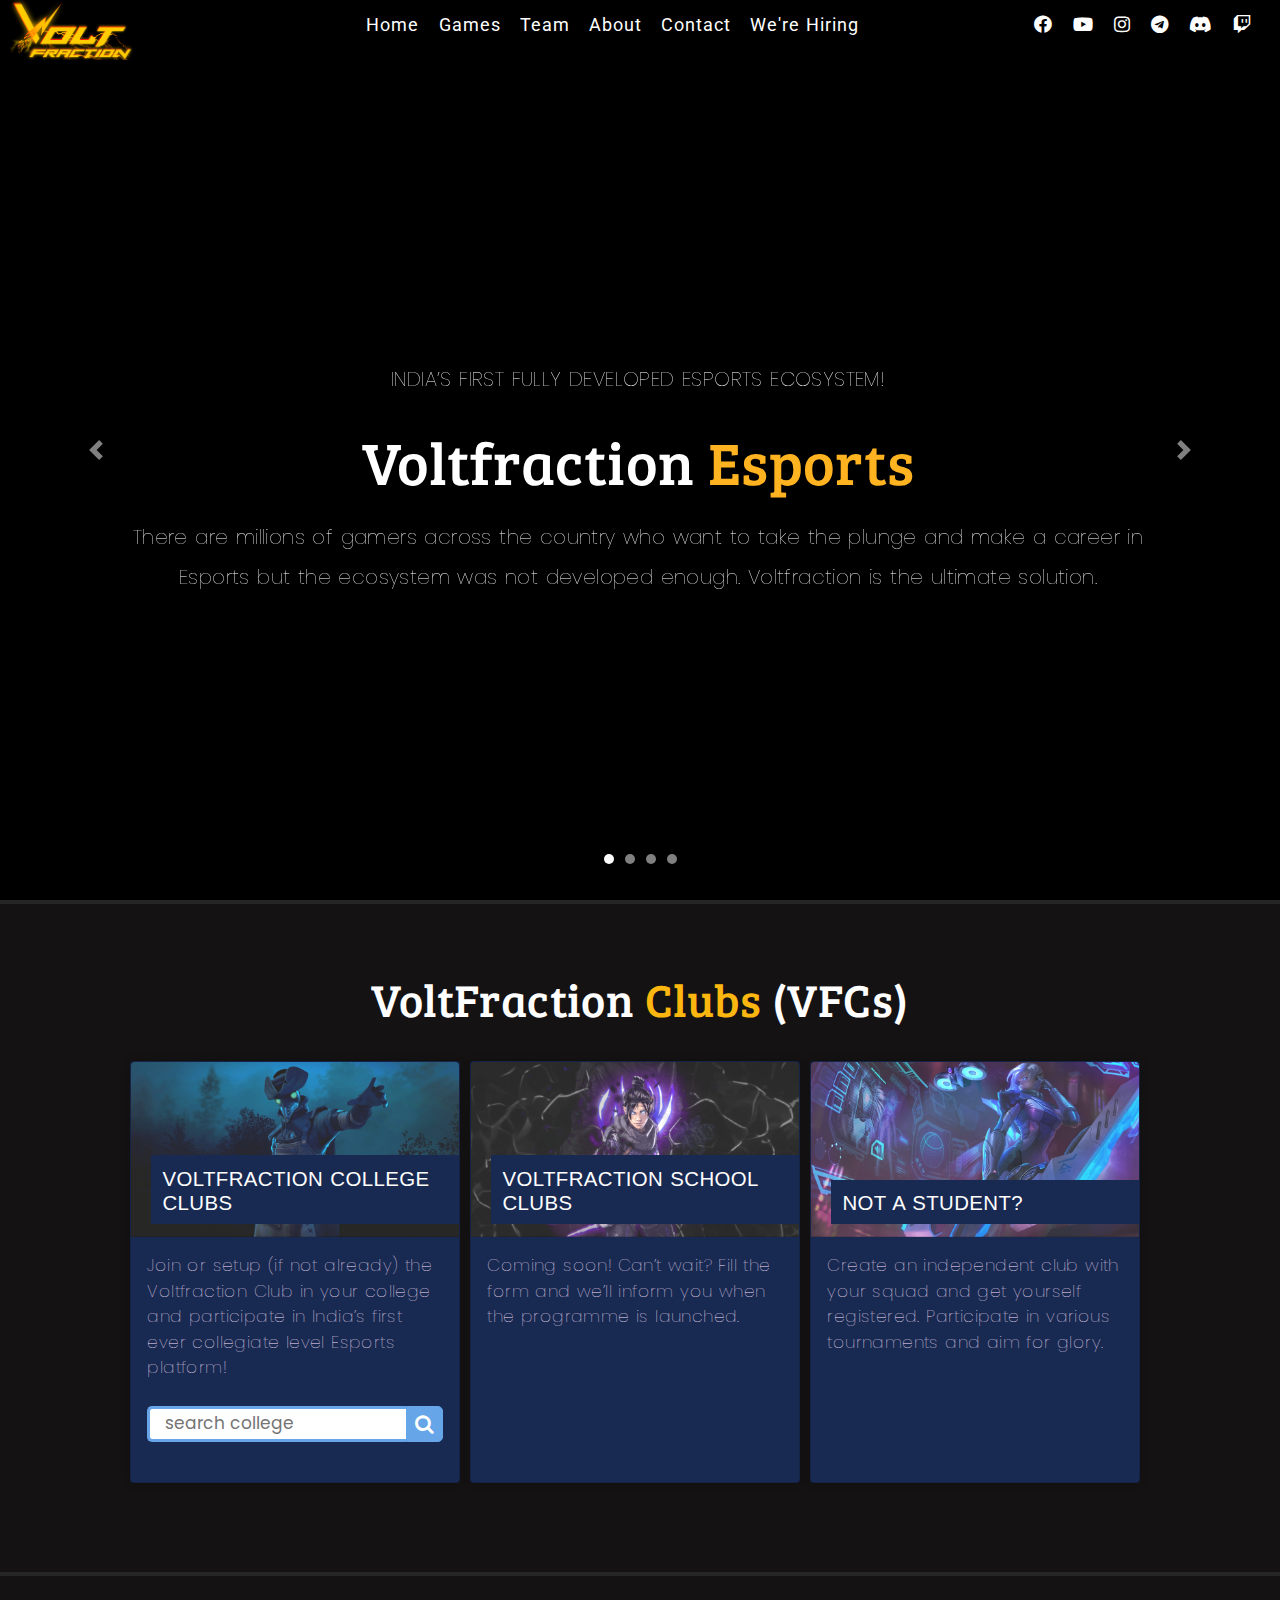
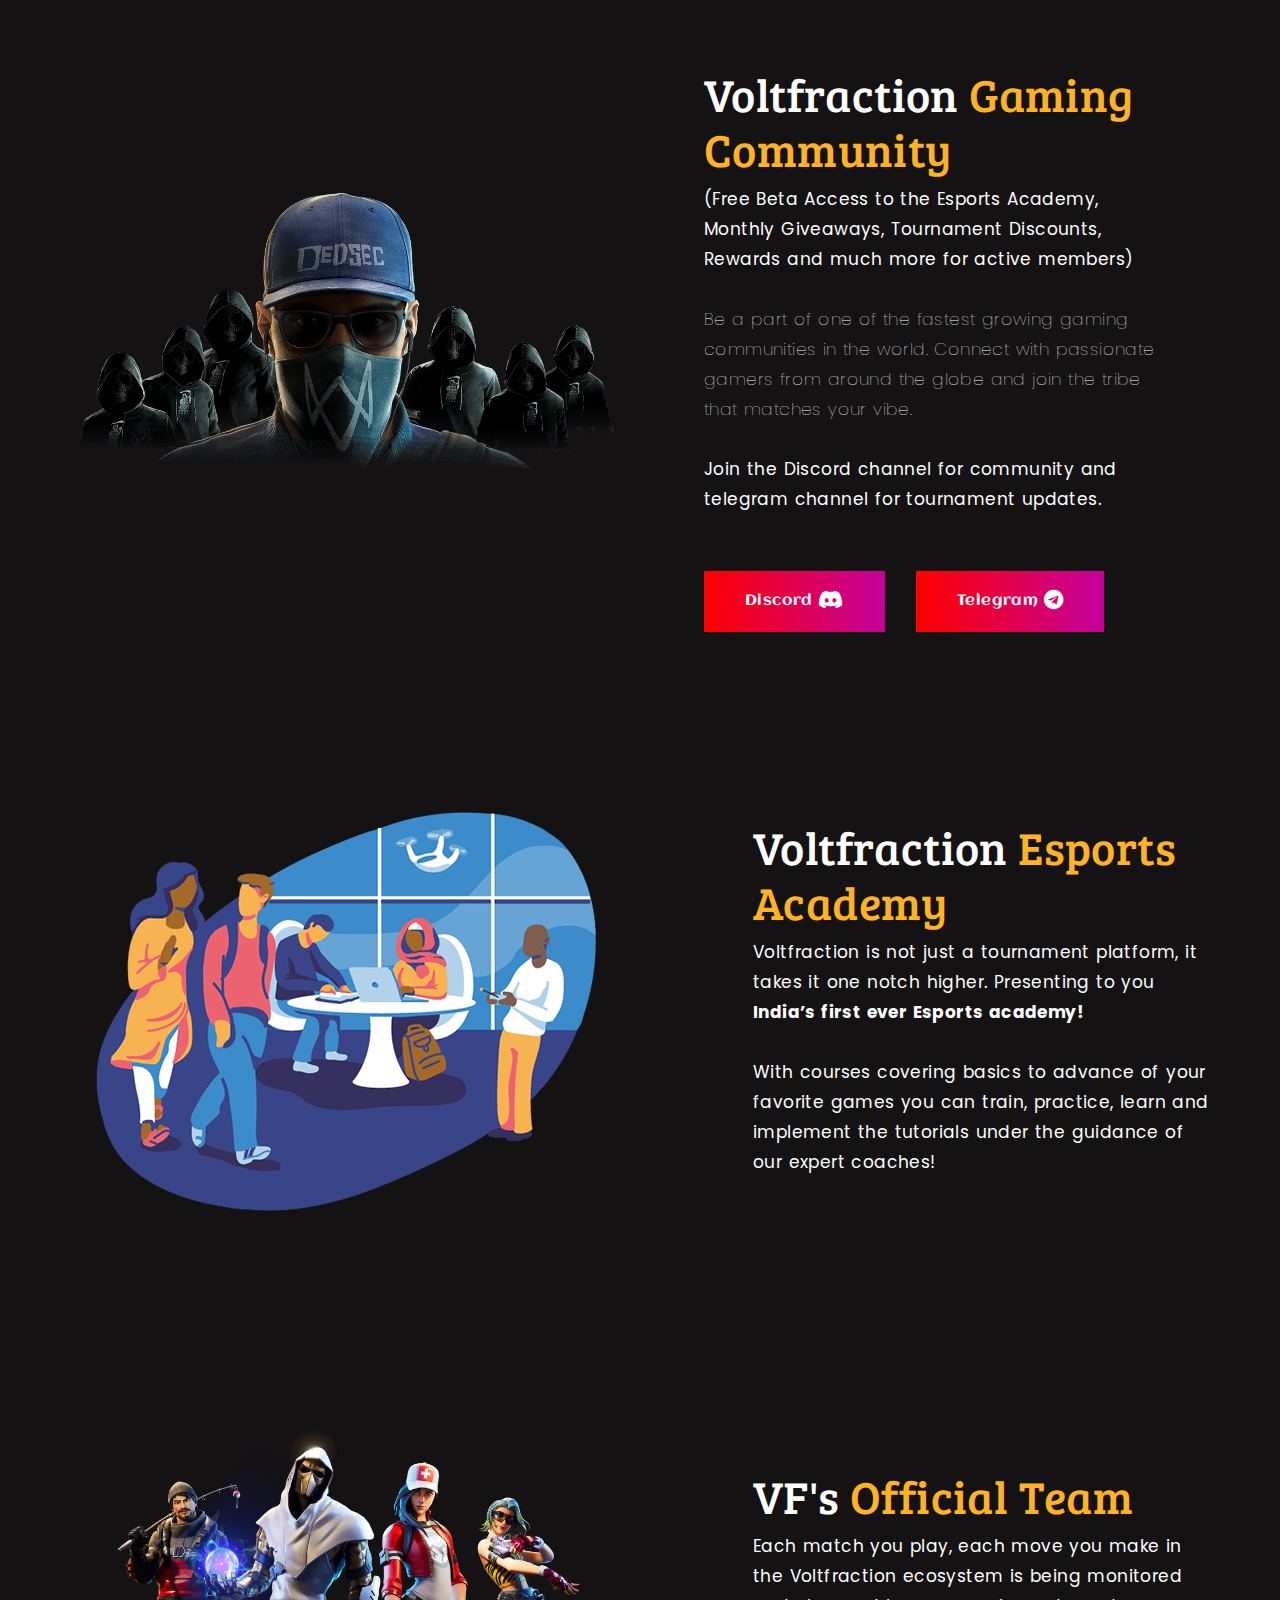
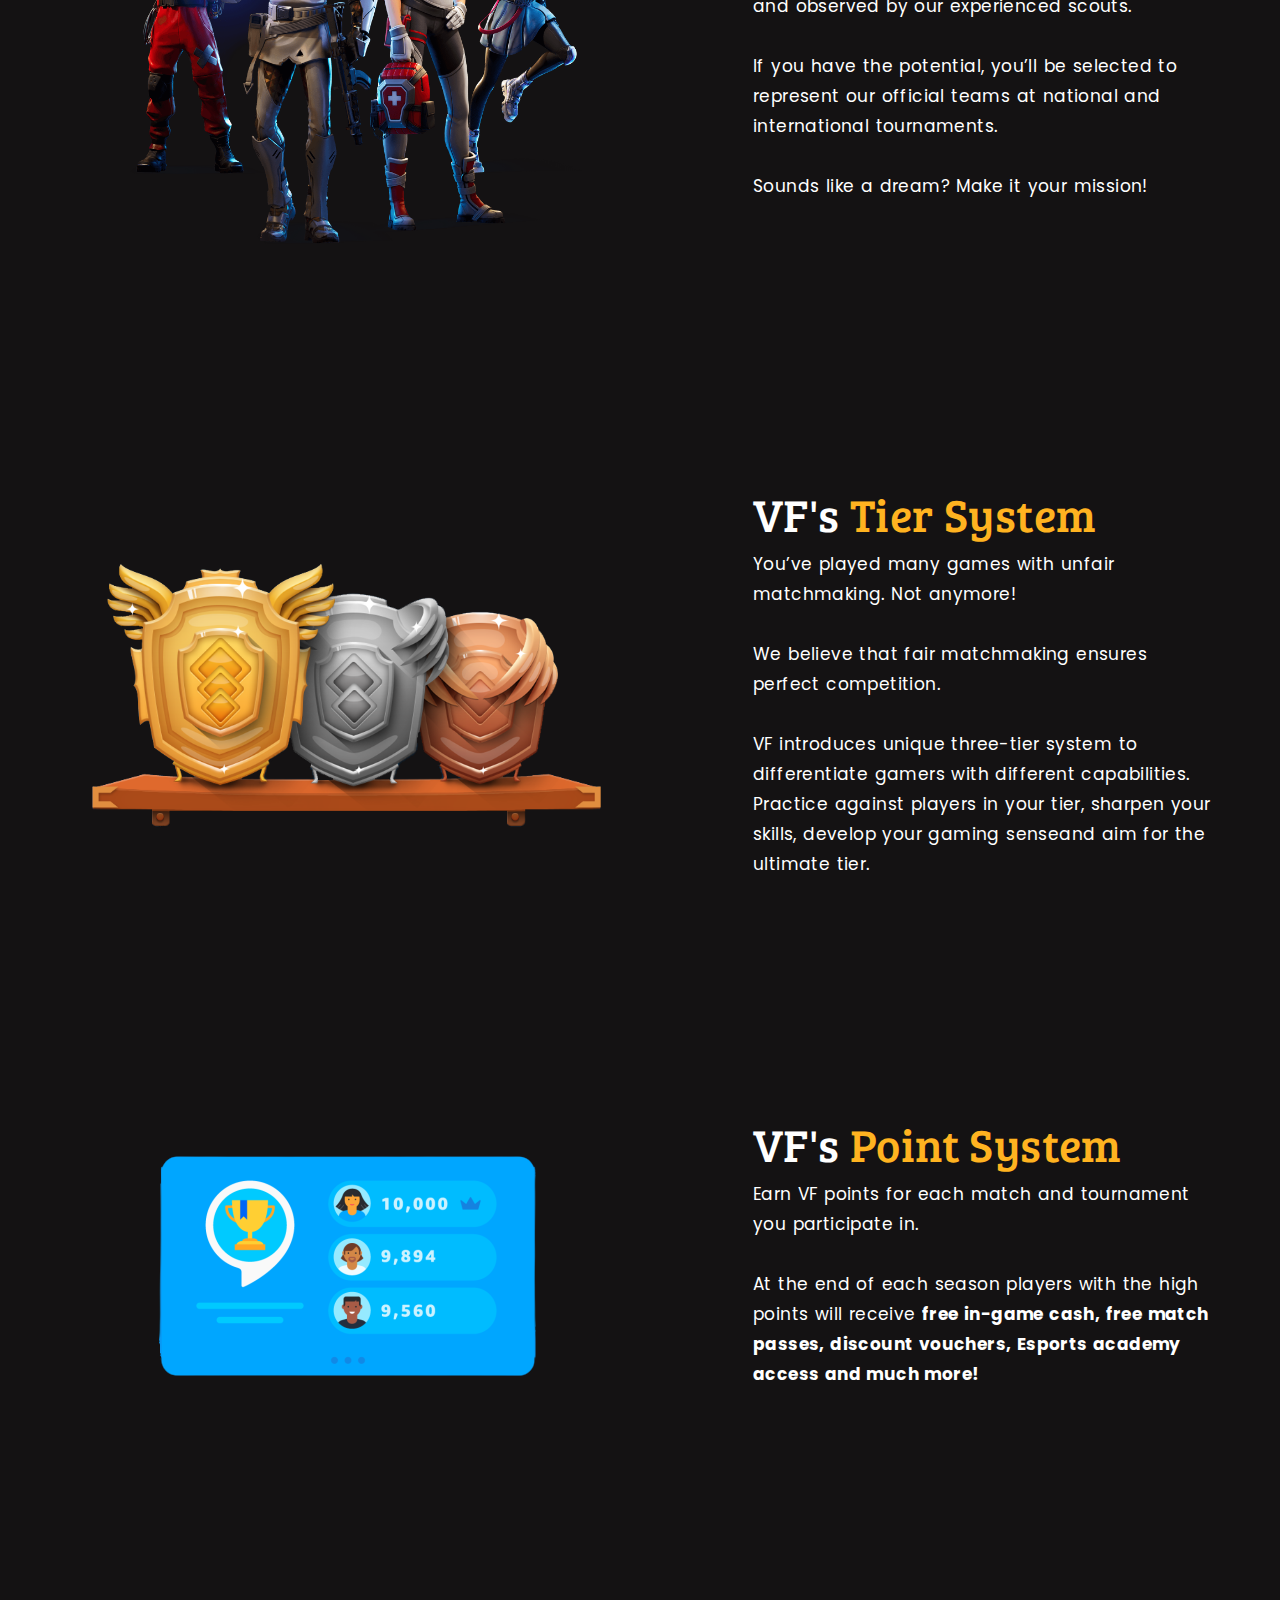
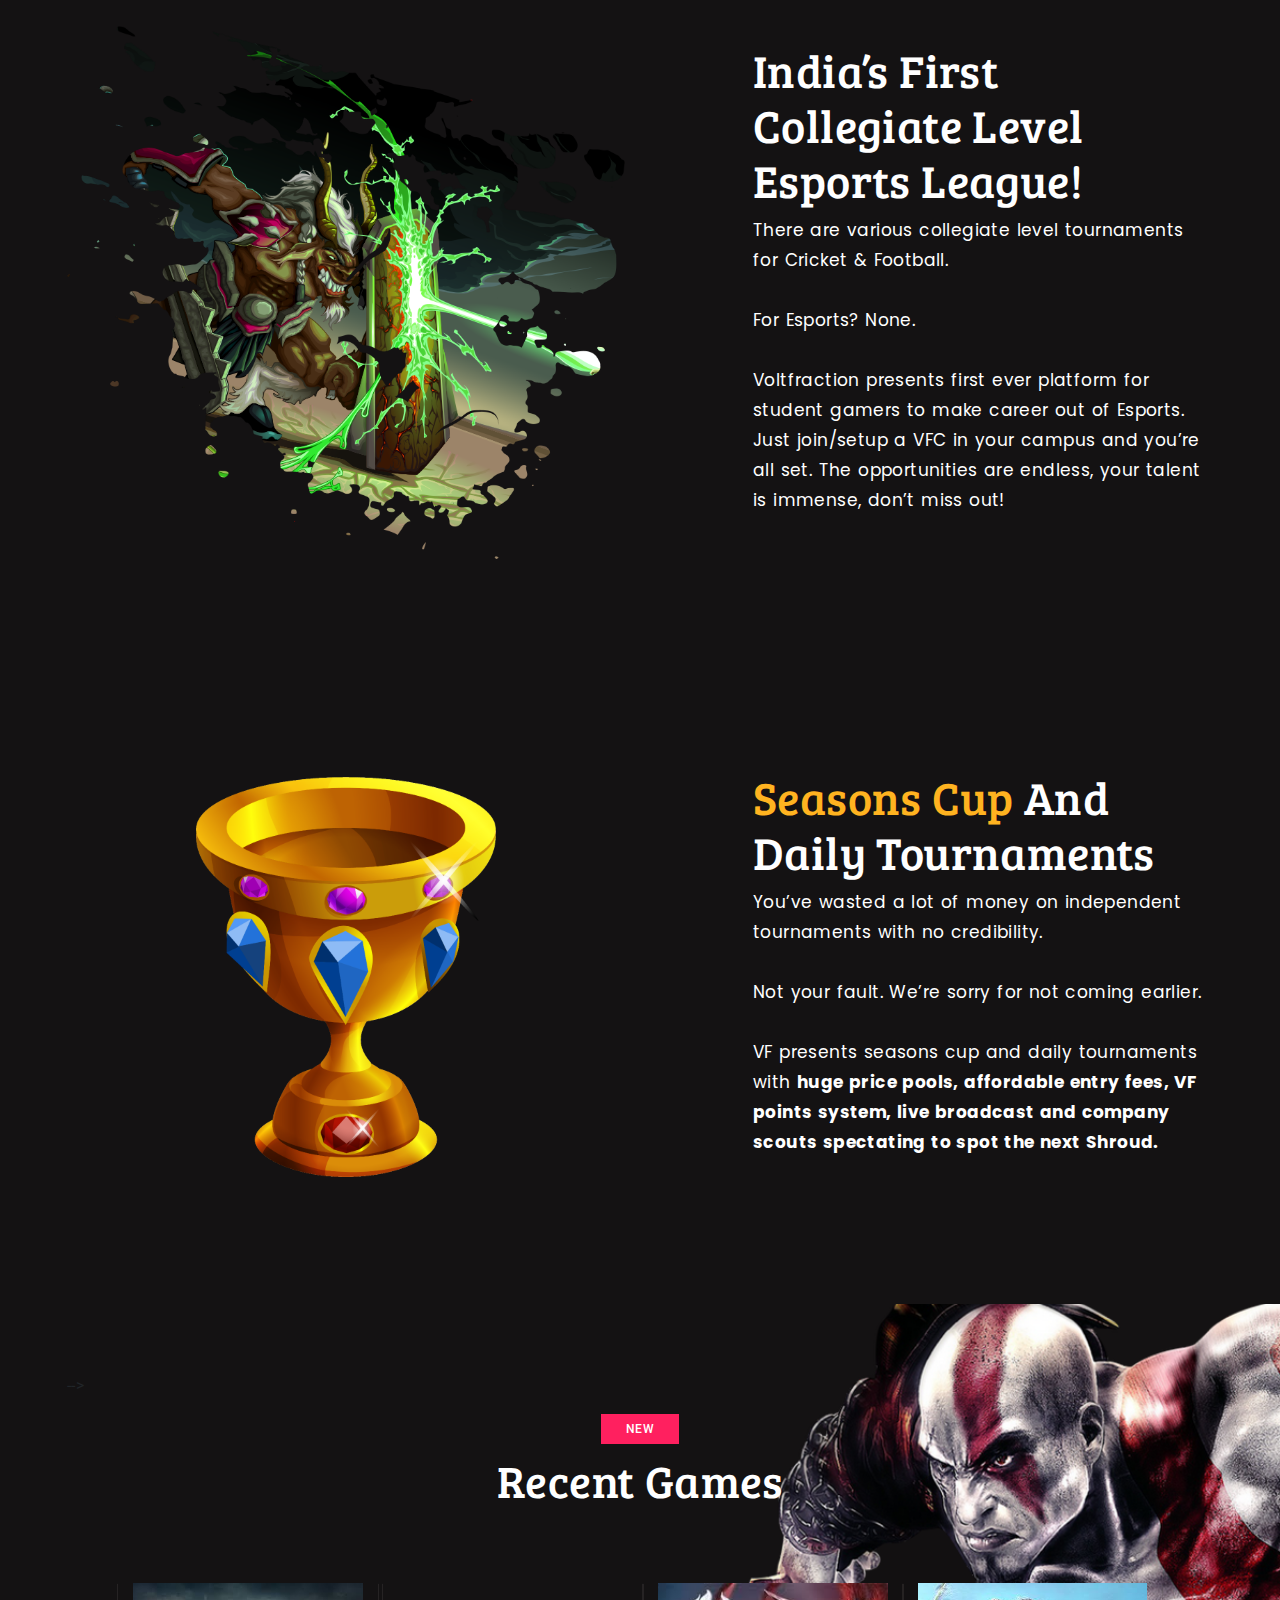
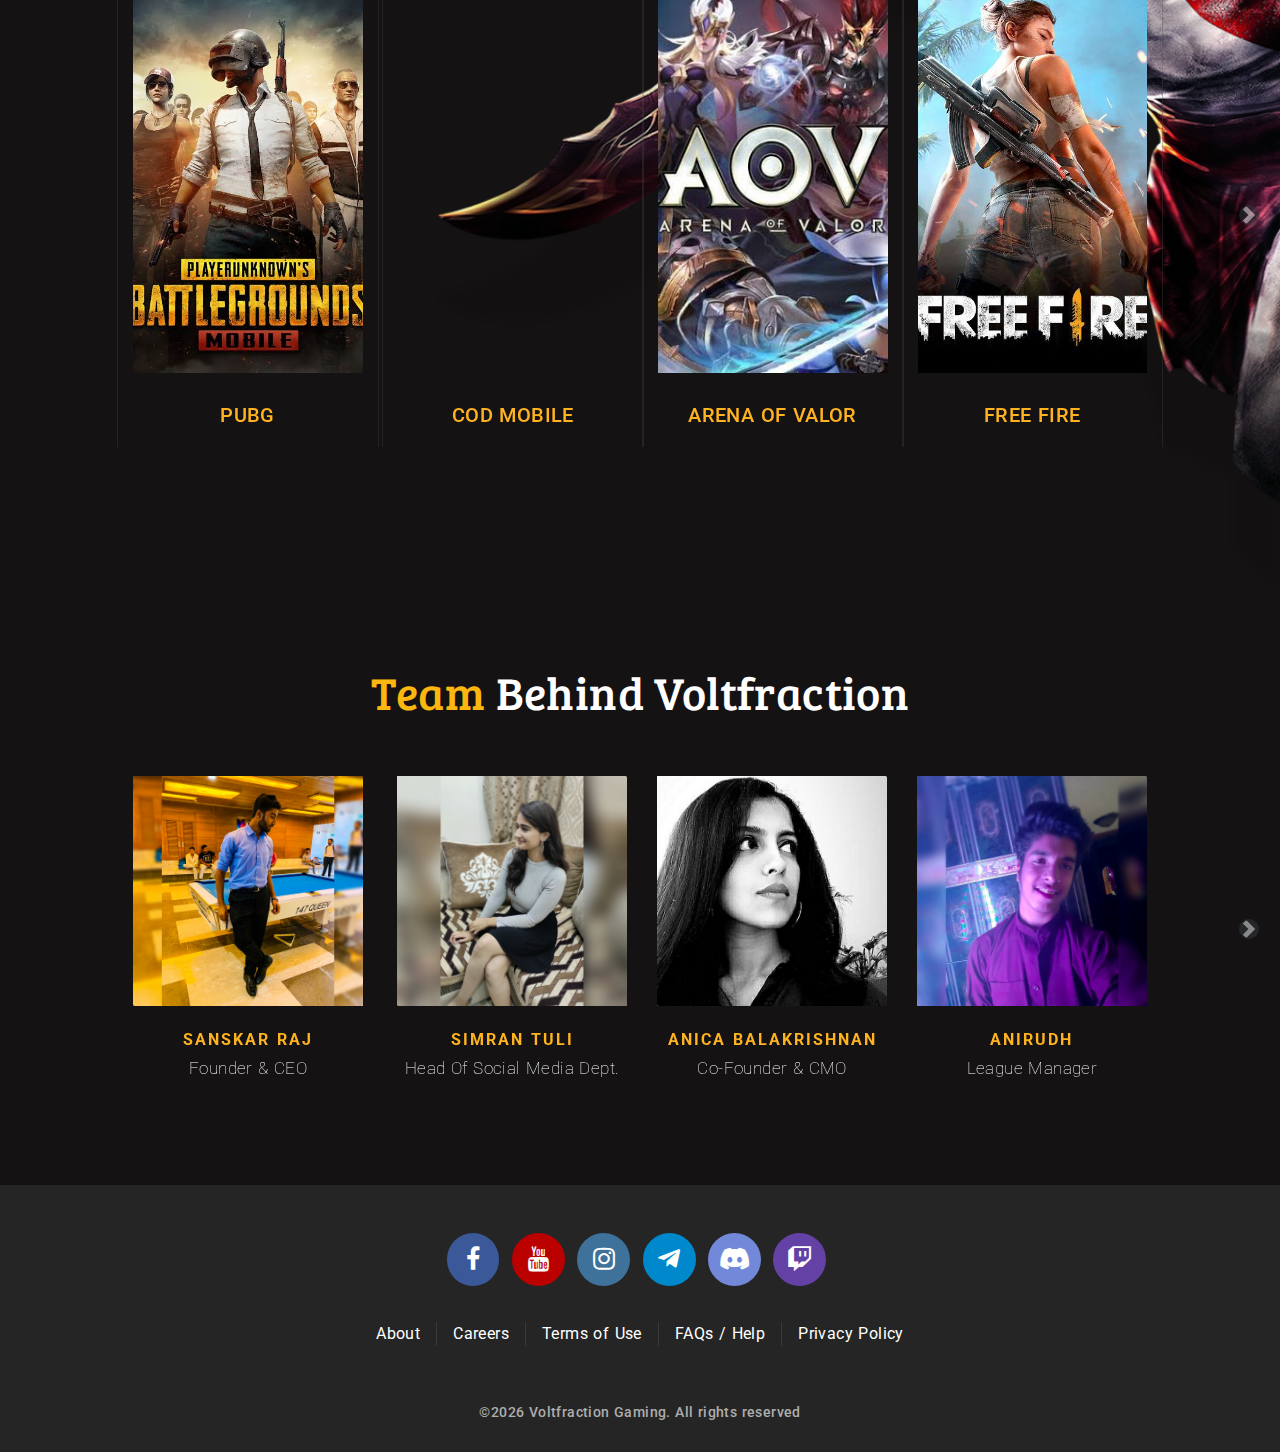
==== commit 972856a1: "required changes" ====
--- a/index.html
+++ b/index.html
@@ -43,7 +43,7 @@
 				<img src="img/voltnoc.png" height="70" width="140" alt="">
 			</a>
 			<div class="user-panel">
-				<a class="social-buttons" href="http://www.facebook.com/profile.php?id=">
+				<a class="social-buttons" href="https://www.facebook.com/Voltfraction-108924667591833/">
 					<i class="fa fa-facebook"></i>
 				</a>
 				<a class="social-buttons" href="http://twitter.com/">
@@ -52,10 +52,10 @@
 				<a class="social-buttons" href="http://instagram.com/">
 					<i class="fa fa-instagram"></i>
 				</a>
-				<a class="social-buttons" href="http://www.facebook.com/profile.php?id=">
+				<a class="social-buttons" href="https://www.facebook.com/Voltfraction-108924667591833/">
 					<i class="fa fa-google-plus"></i>
 				</a>
-				<a class="social-buttons" href="http://www.facebook.com/profile.php?id=">
+				<a class="social-buttons" href="https://www.facebook.com/Voltfraction-108924667591833/">
 					<i class="fa fa-envelope"></i>
 				</a>
 			</div> -->
@@ -145,18 +145,18 @@
 					<li class="nav-item"><a href="#team-section" class="scroll nav-link">Team </a></li>
 					<li class="nav-item"><a href="about.html" class="scroll nav-link">About </a></li>
 					<li class="nav-item"><a href="#contact" class="scroll nav-link">Contact</a></li>
-					<li class="nav-item"><a href="https://forms.gle/9GuDCz3dWnVDTE8n7" class="scroll nav-link">We're Hiring</a></li>
+					<li class="nav-item"><a href="https://linktr.ee/voltfractionx" target="_blank" class="scroll nav-link">We're Hiring</a></li>
 					
 					<!-- <li class="nav-item"><a href="#contact" class="scroll nav-link">Contact </a></li> -->
 				</ul>
 				<ul class="nav navbar-nav justify-content-md-center flex-nowrap cl-effect-3 social" >
-					<li class="nav-item">
-						<a class="search-toggle social-buttons" href="collegex-campus-students-master/public/collegefind.html">
+					<!-- <li class="nav-item">
+						<a class="search-toggle social-buttons" href="search/public/collegefind.html">
 							<i class="fa fa-search"></i>
 						</a>
-					</li>
+					</li> -->
 					<li class="nav-item">
-						<a class="social-buttons" href="http://www.facebook.com/profile.php?id=" target="_blank">
+						<a class="social-buttons" href="https://www.facebook.com/Voltfraction-108924667591833/" target="_blank">
 							<i class="fab fa-facebook-f"></i>
 						</a>
 					</li>
@@ -195,12 +195,12 @@
 					</li>
 					
 					<li class="nav-item">
-						<a class="social-buttons" href="http://www.facebook.com/profile.php?id=">
+						<a class="social-buttons" href="https://www.facebook.com/Voltfraction-108924667591833/">
 							<i class="fa fa-google-plus"></i>
 						</a>
 					</li>
 					<li class="nav-item">
-						<a class="social-buttons" href="http://www.facebook.com/profile.php?id=">
+						<a class="social-buttons" href="https://www.facebook.com/Voltfraction-108924667591833/">
 							<i class="fa fa-envelope"></i>
 						</a>
 					</li> -->
@@ -253,7 +253,7 @@
 				</div>
 			  <!-- Slide Two - Set the background image for this slide in the line below -->
 
-			  <div class="carousel-item" style="background-image: url('img/30.png')">
+			  <div class="carousel-item" style="background-image: url('img/42.jpg')">
 				<div class="carousel-content">
 					<div class="container row">
 						<div class="banner-content col-md-12">
@@ -370,7 +370,17 @@
 			<span class="card-summary">
 				Join or setup (if not already) the Voltfraction Club in your college and participate in India’s first ever collegiate level Esports platform! 			<!-- <span class="card-meta">
 				Published: June 18th, 2015
+				
 			</span> -->
+			<br><br>
+			  <form action="https://collegx-campus-crud.herokuapp.com/collegeFind" method="POST">
+			  <div class="search" id="search">
+				<input type="text" class="searchTerm" placeholder="Search college"  name="collegeName" id="college"  autocomplete="off" style="text-transform: lowercase;">
+				<button type="submit" class="searchButton"">
+				  <i class="fa fa-search"></i>
+			   </button>
+			 </div>
+			</form>
 		</a>
 
 		<a class="card">
@@ -1027,12 +1037,13 @@
 
 	<!-- Review section -->
 	<section id="games" class="review-section spad set-bg" data-setbg="img/review-bg.png">
+		
 		<div class="container">
-			<div class="section-title">
-				<div class="cata new">new</div>
-				<h2 id="heading">Recent Games</h2>
-			</div>
-			<div class="row">
+			
+			
+			
+			
+			<!-- <div class="row">
 				<div class="col-lg-3 col-md-6 games">
 					<div class="review-item ">
 						<div class="review-cover set-bg" data-setbg="img/recent-game/pubg.jpg">
@@ -1041,29 +1052,29 @@
 						<div class="review-text">
 							<h5 id="game-name">PUBG</h5>
 							<!-- <p id="game-desc">Lorem ipsum dolor sit amet, consectetur adipisc ing ipsum dolor sit ame.</p> -->
-						</div>
-					</div>
-				</div>
-				<div class="col-lg-3 col-md-6 games">
+						<!-- </div>
+					</div>
+				</div> -->
+				<!-- <div class="col-lg-3 col-md-6 games">
 					<div class="review-item">
 						<div class="review-cover set-bg" data-setbg="img/recent-game/CODMobile.jpg">
 							<div class="score purple">9.5</div>
 						</div>
 						<div class="review-text">
-							<h5  id="game-name">COD MOBILE</h5>
+							<h5  id="game-name">COD MOBILE</h5> -->
 							<!-- <p id="game-desc">Lorem ipsum dolor sit amet, consectetur adipisc ing ipsum dolor sit ame.</p> -->
-						</div>
-					</div>
-				</div>
-				<div class="col-lg-3 col-md-6 games">
+						<!-- </div>
+					</div>
+				</div> -->
+				<!-- <div class="col-lg-3 col-md-6 games">
 					<div class="review-item">
 						<div class="review-cover set-bg" data-setbg="img/recent-game/FreeFire.jpeg">
 							<div class="score green">9.1</div>
 						</div>
 						<div class="review-text">
-							<h5  id="game-name">FREE FIRE</h5>
+							<h5  id="game-name">FREE FIRE</h5> -->
 							<!-- <p id="game-desc">Lorem ipsum dolor sit amet, consectetur adipisc ing ipsum dolor sit ame.</p> -->
-						</div>
+						<!-- </div>
 					</div>
 				</div>
 				<div class="col-lg-3 col-md-6 games">
@@ -1072,13 +1083,220 @@
 							<div class="score pink">9.7</div>
 						</div>
 						<div class="review-text">
-							<h5  id="game-name">ARENA OF VALOR</h5>
+							<h5  id="game-name">ARENA OF VALOR</h5> -->
 							<!-- <p id="game-desc">Lorem ipsum dolor sit amet, consectetur adipisc ing ipsum dolor sit ame.</p> -->
-						</div>
-					</div>
-				</div>
-			</div>
+						<!-- </div>
+					</div>
+				</div>
+			</div> --> -->
 		</div>
+		<div class="container team text-center my-3">
+			<div class="section-title">
+				<div class="cata new">new</div>
+				<h2 id="heading">Recent Games</h2>
+			</div>
+			<div class="row mx-auto my-auto">
+				<div id="recipeCarousel1" class="carousel w-100" data-ride="carousel">
+					<div class="carousel-inner w-100" role="listbox">
+	
+						
+						<div class="carousel-item active">
+							<div class="in col-sm-12 col-md-4 col-lg-2 games">
+								<div class="review-item ">
+									<div class="review-cover set-bg" data-setbg="img/recent-game/Pubgmobile.jpeg">
+										<div class="score yellow">9.3</div>
+									</div>
+									<div class="review-text">
+										<h5 id="game-name">PUBG</h5>
+										<!-- <p id="game-desc">Lorem ipsum dolor sit amet, consectetur adipisc ing ipsum dolor sit ame.</p> -->
+									</div>
+								</div>
+							</div>
+						</div>
+
+						<div class="carousel-item">
+							<div class="in col-sm-12 col-md-4 col-lg-2 games">
+								<div class="our-team">
+									<div class="review-item ">
+										<div class="review-cover set-bg" data-setbg="img/recent-game/COD.jpg">
+											<div class="score purple">9.5</div>
+										</div>
+										<div class="review-text">
+											<h5  id="game-name">COD MOBILE</h5>
+											<!-- <p id="game-desc">Lorem ipsum dolor sit amet, consectetur adipisc ing ipsum dolor sit ame.</p> -->
+										</div>
+									</div>
+								</div>
+							</div>
+						</div>
+						
+						<div class="carousel-item">
+							<div class="in col-sm-12 col-md-4 col-lg-2 games">
+								<div class="review-item ">
+									<div class="review-cover set-bg" data-setbg="img/recent-game/ArenaOfValor.jpeg">
+										<div class="score green">9.1</div>
+									</div>
+									<div class="review-text">
+										<h5  id="game-name">ARENA OF VALOR</h5>
+										<!-- <p id="game-desc">Lorem ipsum dolor sit amet, consectetur adipisc ing ipsum dolor sit ame.</p> -->
+									</div>
+								</div>
+							</div>
+						</div>
+
+						<div class="carousel-item">
+							<div class="in col-sm-12 col-md-4 col-lg-2 games">
+								<div class="review-item ">
+									<div class="review-cover set-bg" data-setbg="img/recent-game/FF.jpeg">
+										<div class="score green">9.1</div>
+									</div>
+									<div class="review-text">
+										<h5  id="game-name">FREE FIRE</h5>
+										<!-- <p id="game-desc">Lorem ipsum dolor sit amet, consectetur adipisc ing ipsum dolor sit ame.</p> -->
+									</div>
+								</div>
+							</div>
+						</div>
+						<div class="carousel-item">
+							<div class="in col-sm-12 col-md-4 col-lg-2 games">
+								<div class="review-item ">
+									<div class="review-cover set-bg" data-setbg="img/recent-game/5BrawlStars.jpeg">
+										<div class="score green">9.1</div>
+									</div>
+									<div class="review-text">
+										<h5  id="game-name">BRAWL STARS</h5>
+										<!-- <p id="game-desc">Lorem ipsum dolor sit amet, consectetur adipisc ing ipsum dolor sit ame.</p> -->
+									</div>
+								</div>
+							</div>
+						</div>
+
+						<div class="carousel-item">
+							<div class="in col-sm-12 col-md-4 col-lg-2 games">
+								<div class="review-item ">
+									<div class="review-cover set-bg" data-setbg="img/recent-game/6ClashRoyale.jpeg">
+										<div class="score green">9.1</div>
+									</div>
+									<div class="review-text">
+										<h5  id="game-name">CLASH ROYALE</h5>
+										<!-- <p id="game-desc">Lorem ipsum dolor sit amet, consectetur adipisc ing ipsum dolor sit ame.</p> -->
+									</div>
+								</div>
+							</div>
+						</div>
+
+						<div class="carousel-item">
+							<div class="in col-sm-12 col-md-4 col-lg-2 games">
+								<div class="review-item ">
+									<div class="review-cover set-bg" data-setbg="img/recent-game/Leagueoflegends.jpeg">
+										<div class="score green">9.1</div>
+									</div>
+									<div class="review-text">
+										<h5  id="game-name">LEAGUE OF LEGENDS</h5>
+										<!-- <p id="game-desc">Lorem ipsum dolor sit amet, consectetur adipisc ing ipsum dolor sit ame.</p> -->
+									</div>
+								</div>
+							</div>
+						</div>
+
+						<div class="carousel-item">
+							<div class="in col-sm-12 col-md-4 col-lg-2 games">
+								<div class="review-item ">
+									<div class="review-cover set-bg" data-setbg="img/recent-game/csgo.jpg">
+										<div class="score green">9.1</div>
+									</div>
+									<div class="review-text">
+										<h5  id="game-name">CS GO</h5>
+										<!-- <p id="game-desc">Lorem ipsum dolor sit amet, consectetur adipisc ing ipsum dolor sit ame.</p> -->
+									</div>
+								</div>
+							</div>
+						</div>
+	
+						
+						
+						
+	
+						<div class="carousel-item">
+							<div class="in col-sm-12 col-md-4 col-lg-2 games">
+								<div class="our-team">
+									<div class="review-item ">
+										<div class="review-cover set-bg" data-setbg="img/recent-game/Pubgpc.jpeg">
+											<div class="score yellow">9.3</div>
+										</div>
+										<div class="review-text">
+											<h5 id="game-name">PUBG PC</h5>
+											<!-- <p id="game-desc">Lorem ipsum dolor sit amet, consectetur adipisc ing ipsum dolor sit ame.</p> -->
+										</div>
+									</div>
+								</div>
+							</div>
+						</div>
+
+						<div class="carousel-item">
+							<div class="in col-sm-12 col-md-4 col-lg-2 games">
+								<div class="our-team">
+									<div class="review-item ">
+										<div class="review-cover set-bg" data-setbg="img/recent-game/10DOTA2.jpEg">
+											<div class="score yellow">9.3</div>
+										</div>
+										<div class="review-text">
+											<h5 id="game-name">DOTA 2</h5>
+											<!-- <p id="game-desc">Lorem ipsum dolor sit amet, consectetur adipisc ing ipsum dolor sit ame.</p> -->
+										</div>
+									</div>
+								</div>
+							</div>
+						</div>
+
+						<div class="carousel-item">
+							<div class="in col-sm-12 col-md-4 col-lg-2 games">
+								<div class="our-team">
+									<div class="review-item ">
+										<div class="review-cover set-bg" data-setbg="img/recent-game/11fortnite.jpg">
+											<div class="score yellow">9.3</div>
+										</div>
+										<div class="review-text">
+											<h5 id="game-name">FORTNITE</h5>
+											<!-- <p id="game-desc">Lorem ipsum dolor sit amet, consectetur adipisc ing ipsum dolor sit ame.</p> -->
+										</div>
+									</div>
+								</div>
+							</div>
+						</div>
+
+						<div class="carousel-item">
+							<div class="in col-sm-12 col-md-4 col-lg-2 games">
+								<div class="our-team">
+									<div class="review-item ">
+										<div class="review-cover set-bg" data-setbg="img/recent-game/Valorant.jpEg">
+											<div class="score yellow">9.3</div>
+										</div>
+										<div class="review-text">
+											<h5 id="game-name">VALORANT</h5>
+											<!-- <p id="game-desc">Lorem ipsum dolor sit amet, consectetur adipisc ing ipsum dolor sit ame.</p> -->
+										</div>
+									</div>
+								</div>
+							</div>
+						</div>
+						
+						
+					
+						
+						
+					</div>
+					<a class="carousel-control-prev w-auto" href="#recipeCarousel1" role="button" data-slide="prev">
+						<span class="carousel-control-prev-icon bg-dark border border-dark rounded-circle" aria-hidden="true"></span>
+						<span class="sr-only">Previous</span>
+					</a>
+					<a class="carousel-control-next w-auto" href="#recipeCarousel1" role="button" data-slide="next">
+						<span class="carousel-control-next-icon bg-dark border border-dark rounded-circle" aria-hidden="true"></span>
+						<span class="sr-only">Next</span>
+					</a>
+				</div>
+			</div>
+			</div>
 	</section>
 	<!-- Review section end -->
 
@@ -1230,7 +1448,7 @@
 								<br>
 								<div class="team-content">
 									<h3 class="title">Sanskar Raj</h3>
-									<span class="post">CEO</span>
+									<span class="post">Founder & CEO</span>
 								</div>
 							</div>
 						</div>
@@ -1264,7 +1482,7 @@
 								<br>
 								<div class="team-content">
 									<h3 class="title">Anica Balakrishnan</h3>
-									<span class="post">Chief Marketing Officer</span>
+									<span class="post">Co-Founder & CMO</span>
 								</div>
 							</div>
 						</div>
@@ -1281,7 +1499,7 @@
 								<br>
 								<div class="team-content">
 									<h3 class="title">Anirudh</h3>
-									<span class="post">League operations</span>
+									<span class="post">League Manager</span>
 								</div>
 							</div>
 						</div>
@@ -1299,7 +1517,7 @@
 								<br>
 								<div class="team-content">
 									<h3 class="title">Aayush Kothiyal</h3>
-									<span class="post">League operations</span>
+									<span class="post">League Operations</span>
 								</div>
 							</div>
 						</div>
@@ -1883,7 +2101,7 @@
 				  </ul>
 			</div> -->
 			<div class="rounded-social-buttons">
-				<a class="social-button facebook" href="https://www.facebook.com/" target="_blank"><i class="fa fa-facebook-f"></i></a>
+				<a class="social-button facebook" href="https://www.facebook.com/Voltfraction-108924667591833/" target="_blank"><i class="fa fa-facebook-f"></i></a>
 			
 				<a class="social-button youtube" href="https://www.youtube.com/channel/UCijz4CJgtPd2FVf9A5s1oaQ" target="_blank"><i class="fa fa-youtube"></i></a>
 				<a class="social-button instagram" href="https://instagram.com/voltfraction?igshid=dechazrr1cwu" target="_blank"><i class="fab fa-instagram"></i></a>
@@ -1994,6 +2212,11 @@
 			
 		});
 
+		$('.recipeCarousel1').carousel({
+		interval: 5000
+			
+		});
+
 	$('#carouselExampleIndicators').carousel({
 		interval: 5000
 			
@@ -2009,7 +2232,7 @@
 
 	}else if( mq3.matches){
 
-		$('#games .carousel .carousel-item').each(function(){
+		$('.games .carousel .carousel-item').each(function(){
 
 		var minPerSlide = 1;
 		var $this = $(this);
@@ -2197,6 +2420,43 @@
 		$("#recipeCarousel1").on("slid.bs.carousel", "", checkitem);
 
 
+
+
+
+
+
+
+
+
+		if ( $(window).width() > 992) {      
+			var checkitem = function() {
+			var $this;
+			$this = $("#recipeCarousel1");
+			currentIndex = $('#recipeCarousel1 .carousel-inner .carousel-item.active').index() + 1;
+			
+			if ($("#recipeCarousel1 .carousel-inner .carousel-item:first").hasClass("active")) {
+				$this.children(".carousel-control-prev").hide();
+				$this.children(".carousel-control-next").show();
+			}
+			else if(currentIndex==9){
+				$this.children(".carousel-control-prev").show();
+				$this.children(".carousel-control-next").hide();
+			}
+			else{
+				$this.children(".carousel-control-prev").show();
+				$this.children(".carousel-control-next").show();
+			}
+			};
+
+		checkitem();
+
+		$("#recipeCarousel1").on("slid.bs.carousel", "", checkitem);
+			
+		} 
+
+
+
+
 			
 			
 	
--- a/css/style.css
+++ b/css/style.css
@@ -13,6 +13,12 @@
 @import url('https://fonts.googleapis.com/css2?family=Merriweather:ital,wght@1,700&display=swap');
 
 @import url('https://fonts.googleapis.com/css2?family=Bree+Serif&display=swap');
+
+@font-face{
+	font-family: "Moltorv";
+	src:url(../fonts/7thservice.ttf);
+}
+	
 
 html,
 body {
@@ -702,16 +708,17 @@
 .review-item .review-cover {
 	position: relative;
 	margin-bottom: 30px;
-	height: 345px;
+	height: 390px;
 }
 
 
 .review-item .review-cover .score {
+	display: none;
 	position: absolute;
 	width: 54px;
 	height: 54px;
-	top: -27px;
-	left: 26px;
+    top: -14px;
+    left: 11px;
 	padding-top: 15px;
 	font-size: 18px;
 	font-weight: 500;
@@ -2208,7 +2215,7 @@
 }
 
 .review-section #game-name{
-	color:purple;
+	color:#ffb320;
 	/* text-decoration: underline; */
 }
 
@@ -3160,7 +3167,7 @@
     transition: all 0.5s ease 0s;
 }
 .our-team .pic:after{
-    background: rgba(8,75,77,0.8);
+    background: rgba(121, 57, 129, 0.651);
     top: auto;
     left: auto;
     bottom: -100%;
@@ -3201,7 +3208,7 @@
     content: "";
     width: 100%;
     height: 100%;
-    background: #db162f;
+    background: #0072b1;
     border-radius: 0 20px 20px 20px;
     position: absolute;
     top: 0;
@@ -3215,15 +3222,15 @@
     font-size: 20px;
     font-weight: 700;
     letter-spacing: 2px;
-    color: #047168;
+    color: #ffb320;
     text-transform: uppercase;
     margin-bottom: 7px;
 }
 .our-team .post{
     display: block;
     font-size: 17px;
-    font-weight: 600;
-    color: #707070;
+    font-weight: 100;
+    color: #fff;
     text-transform: capitalize;
 }
 @media only screen and (max-width: 990px){
@@ -5077,7 +5084,7 @@
 
 .jsx-917417991{
 	font-size: 1rem;
-	color:darkgray
+	color:rgb(236, 223, 223)
 }
   
 
@@ -5462,7 +5469,7 @@
 		font-size: 18px;
 		font-weight: 700;
 		letter-spacing: 2px;
-		color: #047168;
+		color: #ffb320;
 		text-transform: uppercase;
 		margin-bottom: 7px;
 	}
@@ -5477,7 +5484,7 @@
 		font-size: 16px;
 		font-weight: 1700;
 		letter-spacing: 2px;
-		color: #047168;
+		color: #ffb320;
 		text-transform: uppercase;
 		margin-bottom: 7px;
 	}
@@ -5490,7 +5497,7 @@
 		font-size: 14px;
 		font-weight: 1500;
 		letter-spacing: 2px;
-		color: #047168;
+		color: #ffb320;
 		text-transform: uppercase;
 		margin-bottom: 7px;
 	}
@@ -5502,15 +5509,15 @@
 		font-size: 12px;
 		font-weight: 1700;
 		letter-spacing: 2px;
-		color: #047168;
+		color: #ffb320;
 		text-transform: uppercase;
 		margin-bottom: 7px;
 	}
 	.our-team .post {
 		display: block;
 		font-size: 13px;
-		font-weight: 600;
-		color: #707070;
+		font-weight: 100;
+		color: #fff;
 		text-transform: capitalize;
 	}
 }
@@ -5524,7 +5531,7 @@
 		font-size: 17px;
 		font-weight: 1700;
 		letter-spacing: 2px;
-		color: #047168;
+		color: #ffb320;
 		text-transform: uppercase;
 		margin-bottom: 7px;
 	}
@@ -5532,8 +5539,8 @@
 	.our-team .post {
 		display: block;
 		font-size: 15px;
-		font-weight: 600;
-		color: #707070;
+		font-weight:100;
+		color: #fff;
 		text-transform: capitalize;
 	}
 }
@@ -5547,7 +5554,7 @@
 		font-size: 14px;
 		font-weight: 1700;
 		letter-spacing: 2px;
-		color: #047168;
+		color: #ffb320;
 		text-transform: uppercase;
 		margin-bottom: 7px;
 	}
@@ -5555,8 +5562,8 @@
 	.our-team .post {
 		display: block;
 		font-size: 15px;
-		font-weight: 600;
-		color: #707070;
+		font-weight: 100;
+		color: #fff;
 		text-transform: capitalize;
 	}
 }
@@ -5570,7 +5577,7 @@
 		font-size: 13px;
 		font-weight: 1000;
 		letter-spacing: 2px;
-		color: #047168;
+		color: #ffb320;
 		text-transform: uppercase;
 		margin-bottom: 7px;
 	}
@@ -5578,8 +5585,8 @@
 	.our-team .post {
 		display: block;
 		font-size: 14px;
-		font-weight: 600;
-		color: #707070;
+		font-weight: 100;
+		color: #fff;
 		text-transform: capitalize;
 	}
 }
@@ -5593,7 +5600,7 @@
 		font-size: 22px;
 		font-weight: 700;
 		letter-spacing: 2px;
-		color: #047168;
+		color: #ffb320;
 		text-transform: uppercase;
 		margin-bottom: 7px;
 	}
@@ -5601,7 +5608,7 @@
 		display: block;
 		font-size: 17px;
 		font-weight: 600;
-		color: #707070;
+		color: #fff;
 		text-transform: capitalize;
 	}
 }
@@ -5614,4 +5621,62 @@
 
 .collapse:not(.show) {
     display: none;
-}+}
+
+
+.shadow {
+	-moz-box-shadow:    3px 3px 5px 6px #ccc;
+	-webkit-box-shadow: 3px 3px 5px 6px #ccc;
+	box-shadow:         3px 3px 5px 6px #ccc;
+  }
+
+
+
+
+
+
+
+
+
+
+  .search {
+	width: 100%;
+	position: relative;
+	display: flex;
+  }
+  
+  .searchTerm {
+	width: 100%;
+	border: 3px solid #66a5e7;
+	border-right: none;
+	padding: 15px;
+	height: 20px;
+	border-radius: 5px 0 0 5px;
+	outline: none;
+	color: #9DBFAF;
+  }
+  
+  .searchTerm:focus{
+	color: black;
+  }
+  
+  .searchButton {
+	width: 40px;
+	height: 36px;
+	border: 1px solid #66a5e7;
+	background:#66a5e7;
+	text-align: center;
+	color: #fff;
+	border-radius: 0 5px 5px 0;
+	cursor: pointer;
+	font-size: 20px;
+  }
+  
+  /*Resize the wrap to see the search bar change!*/
+  .wrap{
+	width: 30%;
+	position: absolute;
+	top: 50%;
+	left: 50%;
+	transform: translate(-50%, -50%);
+  }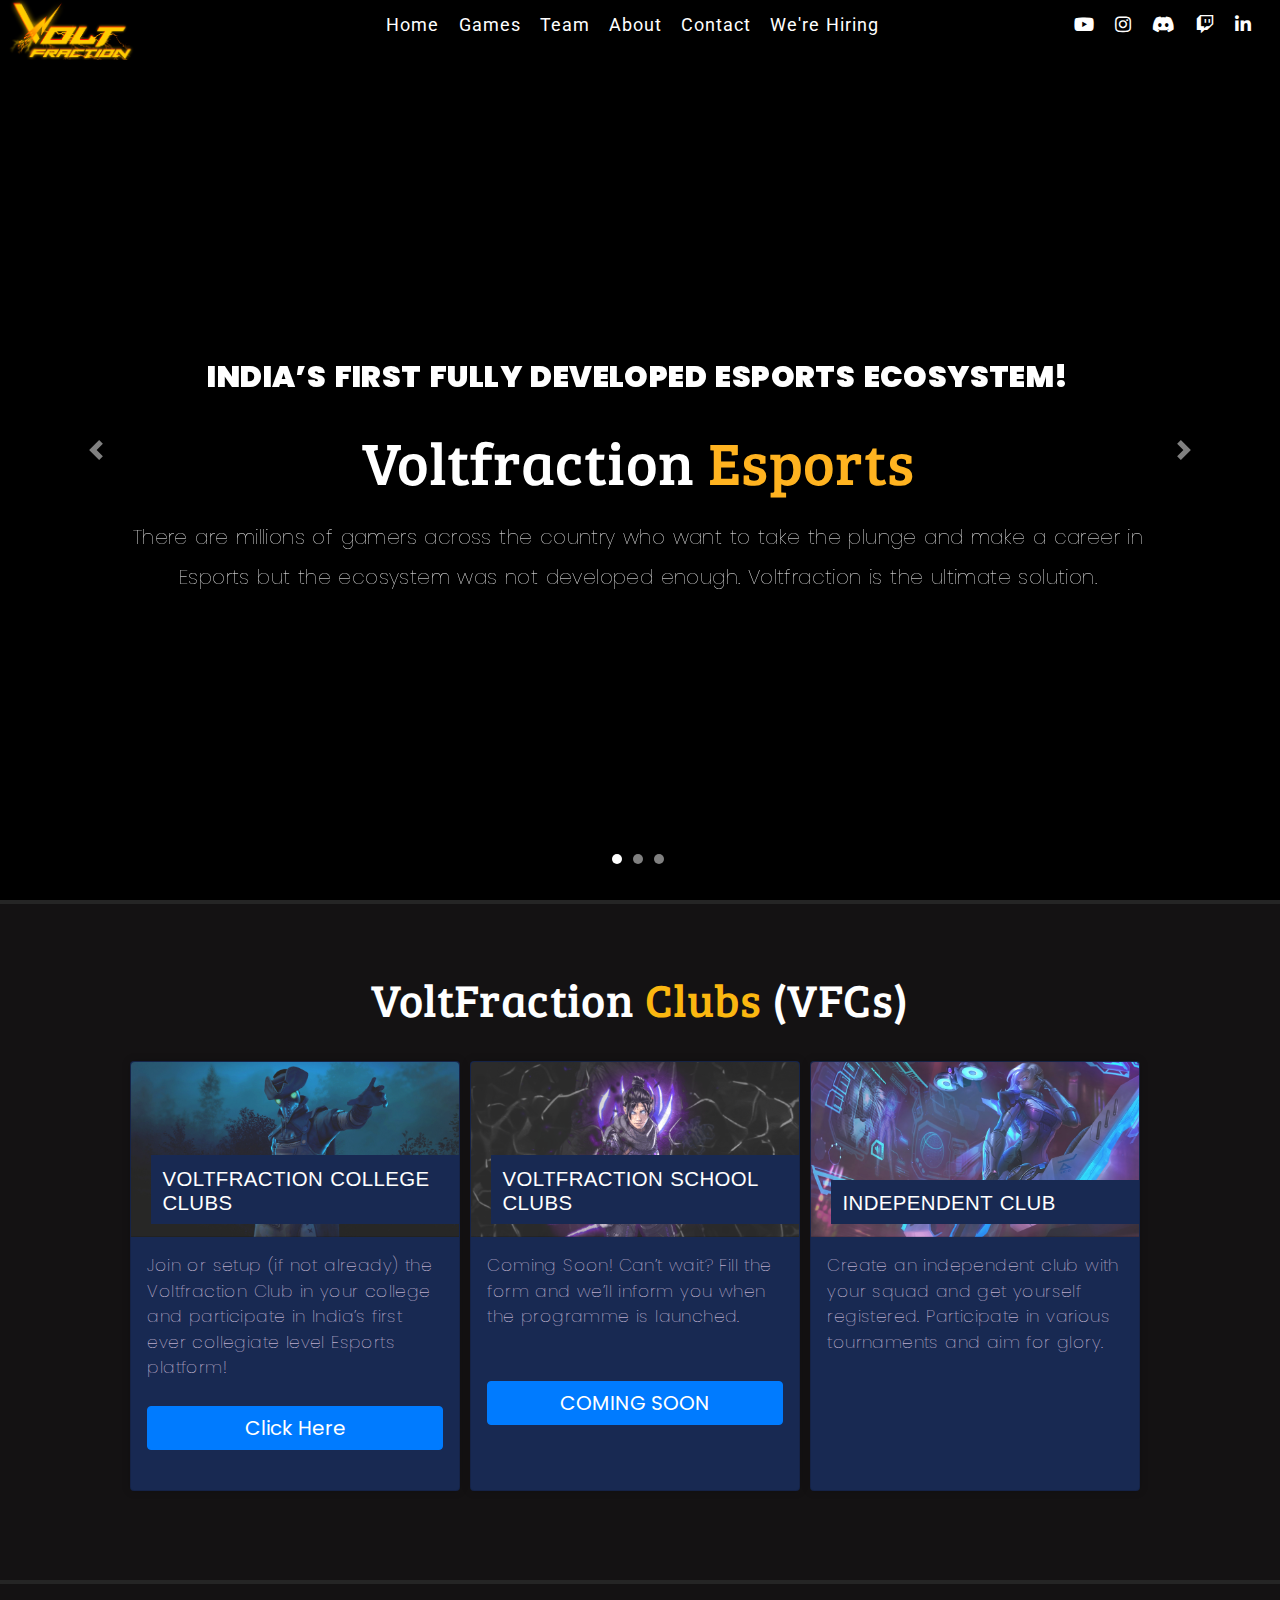
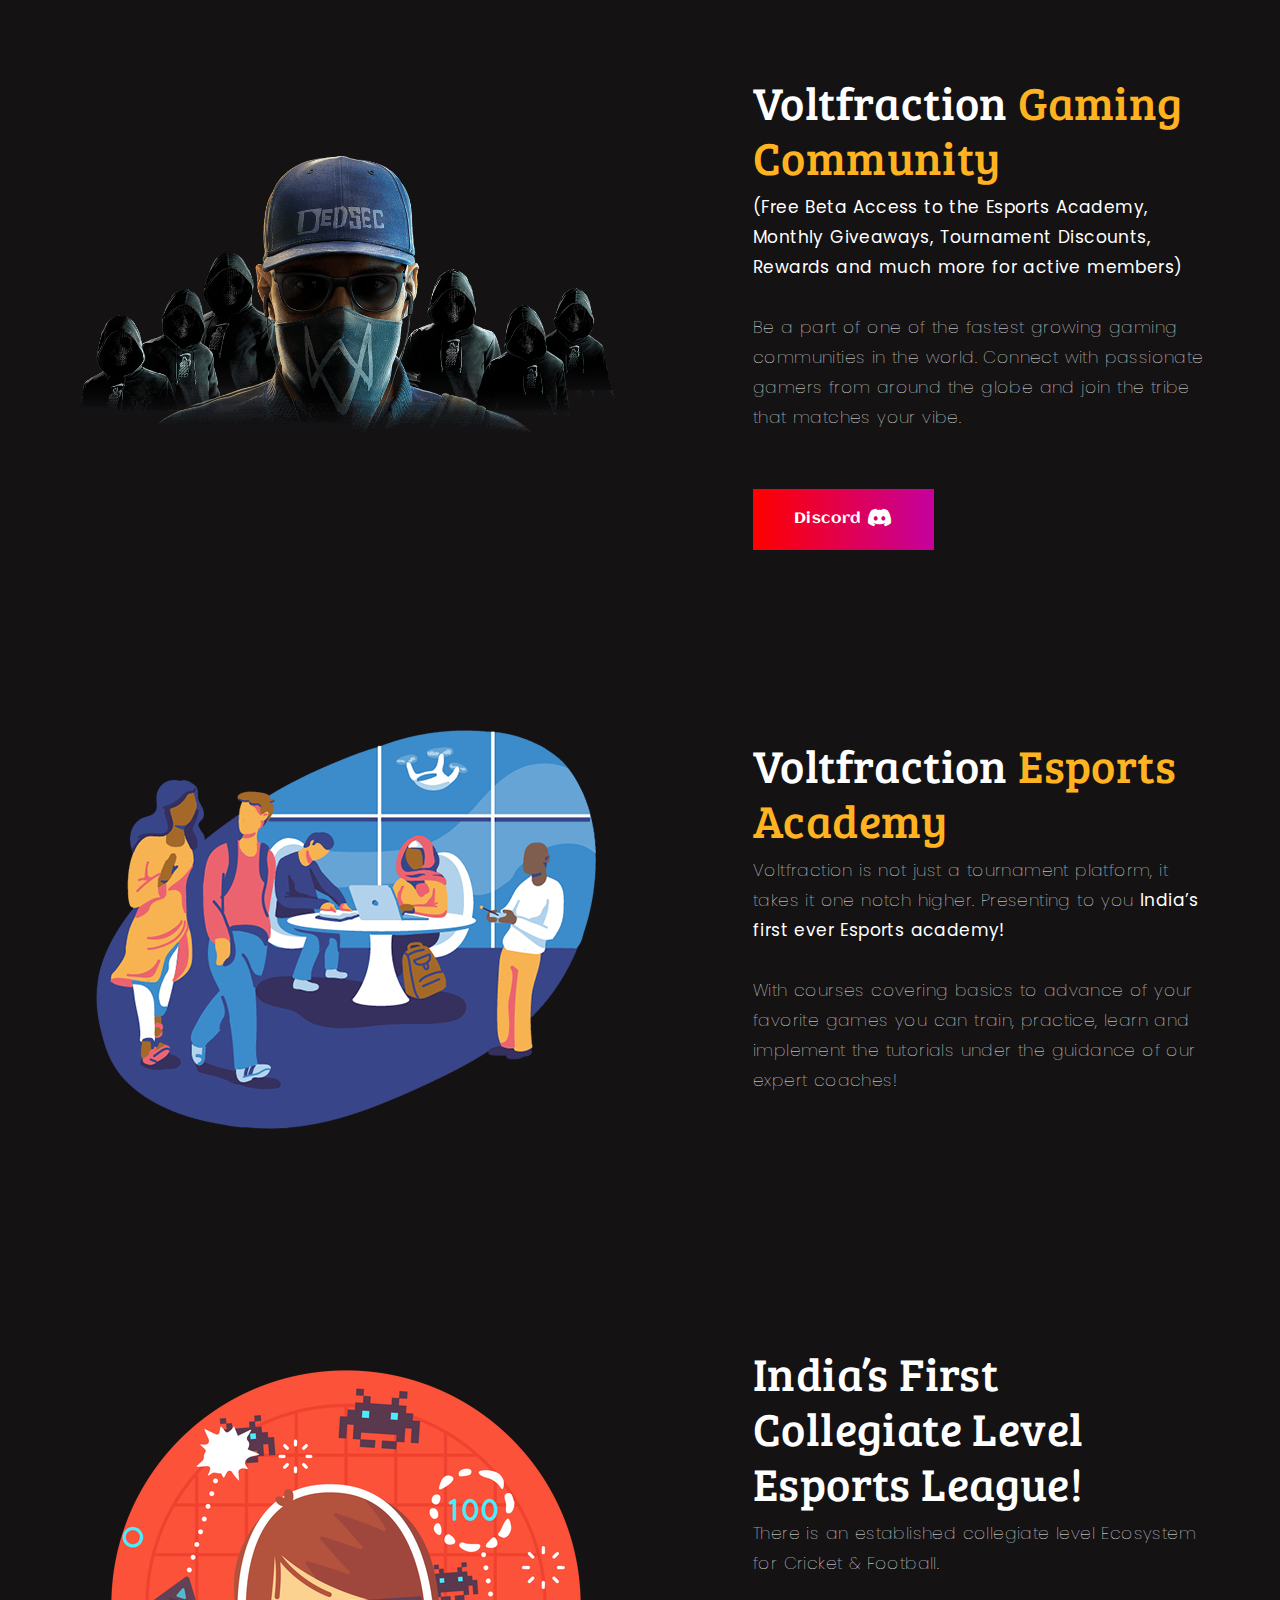
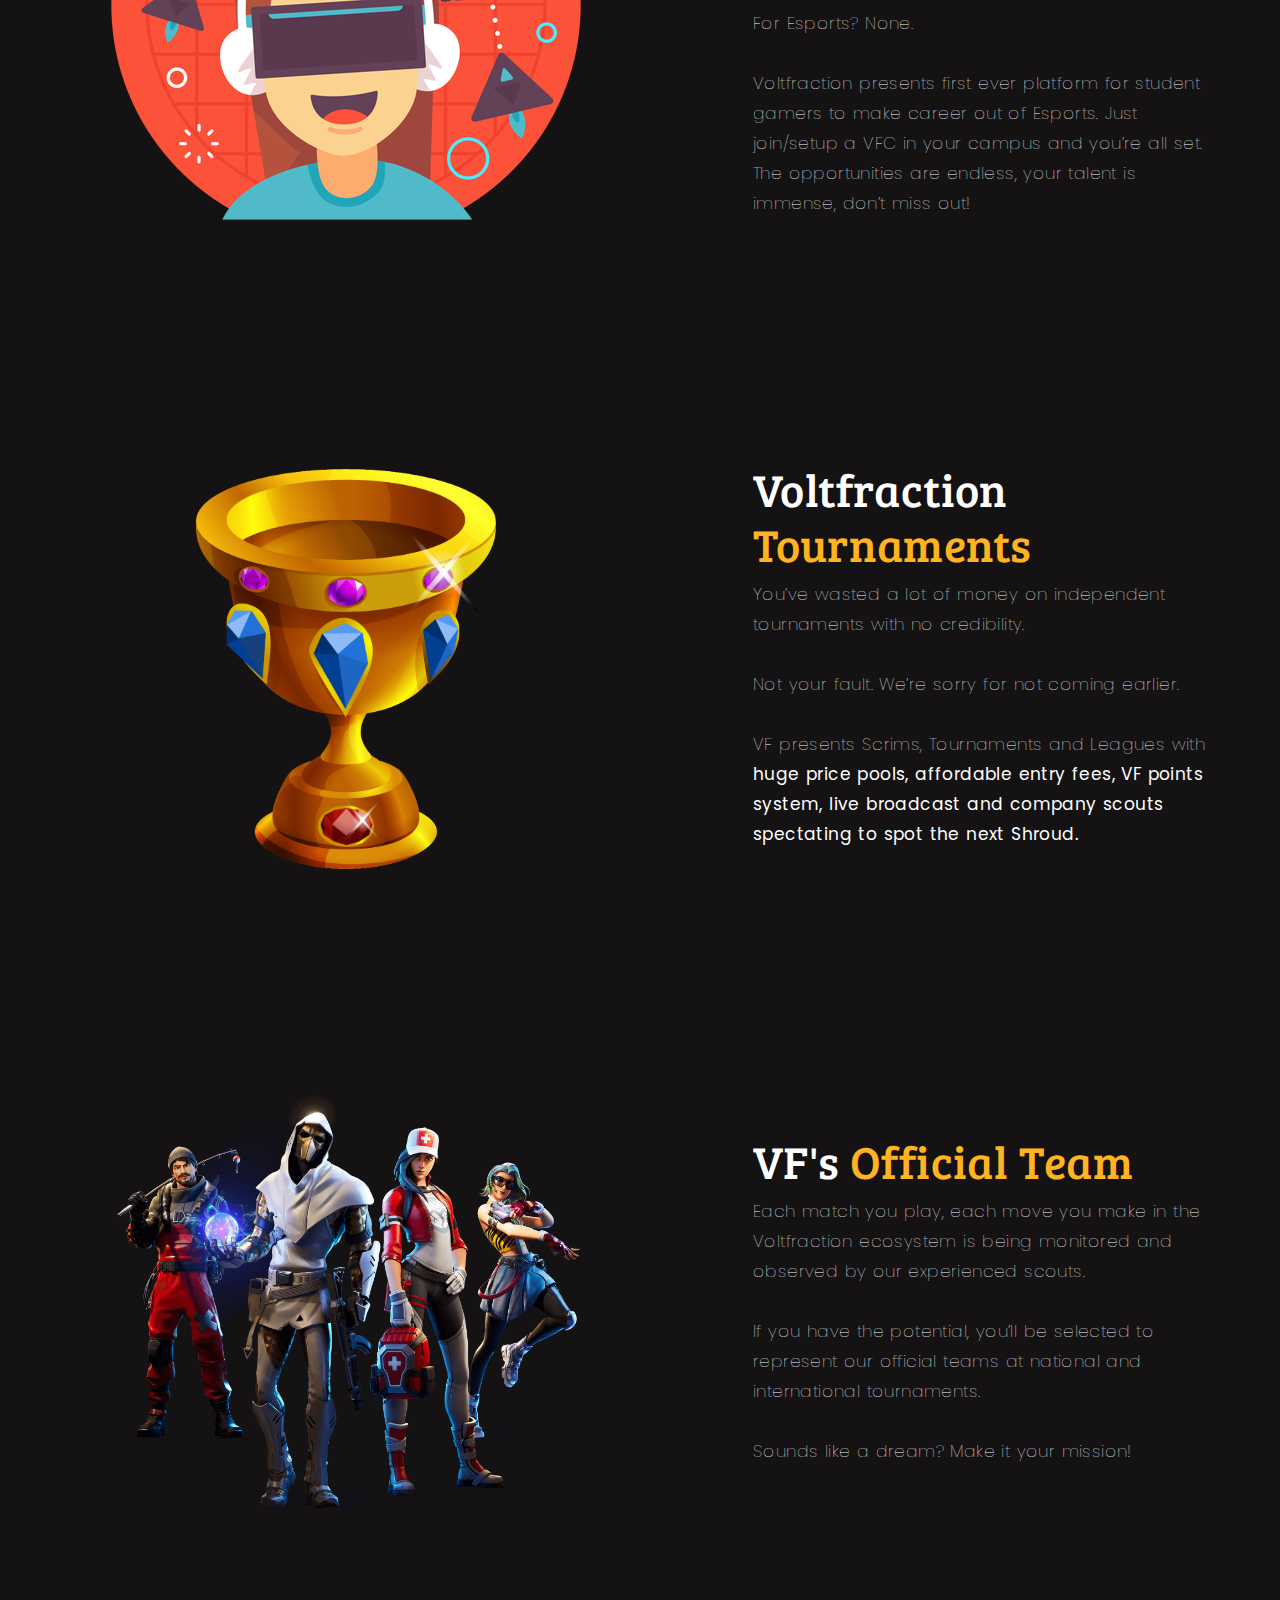
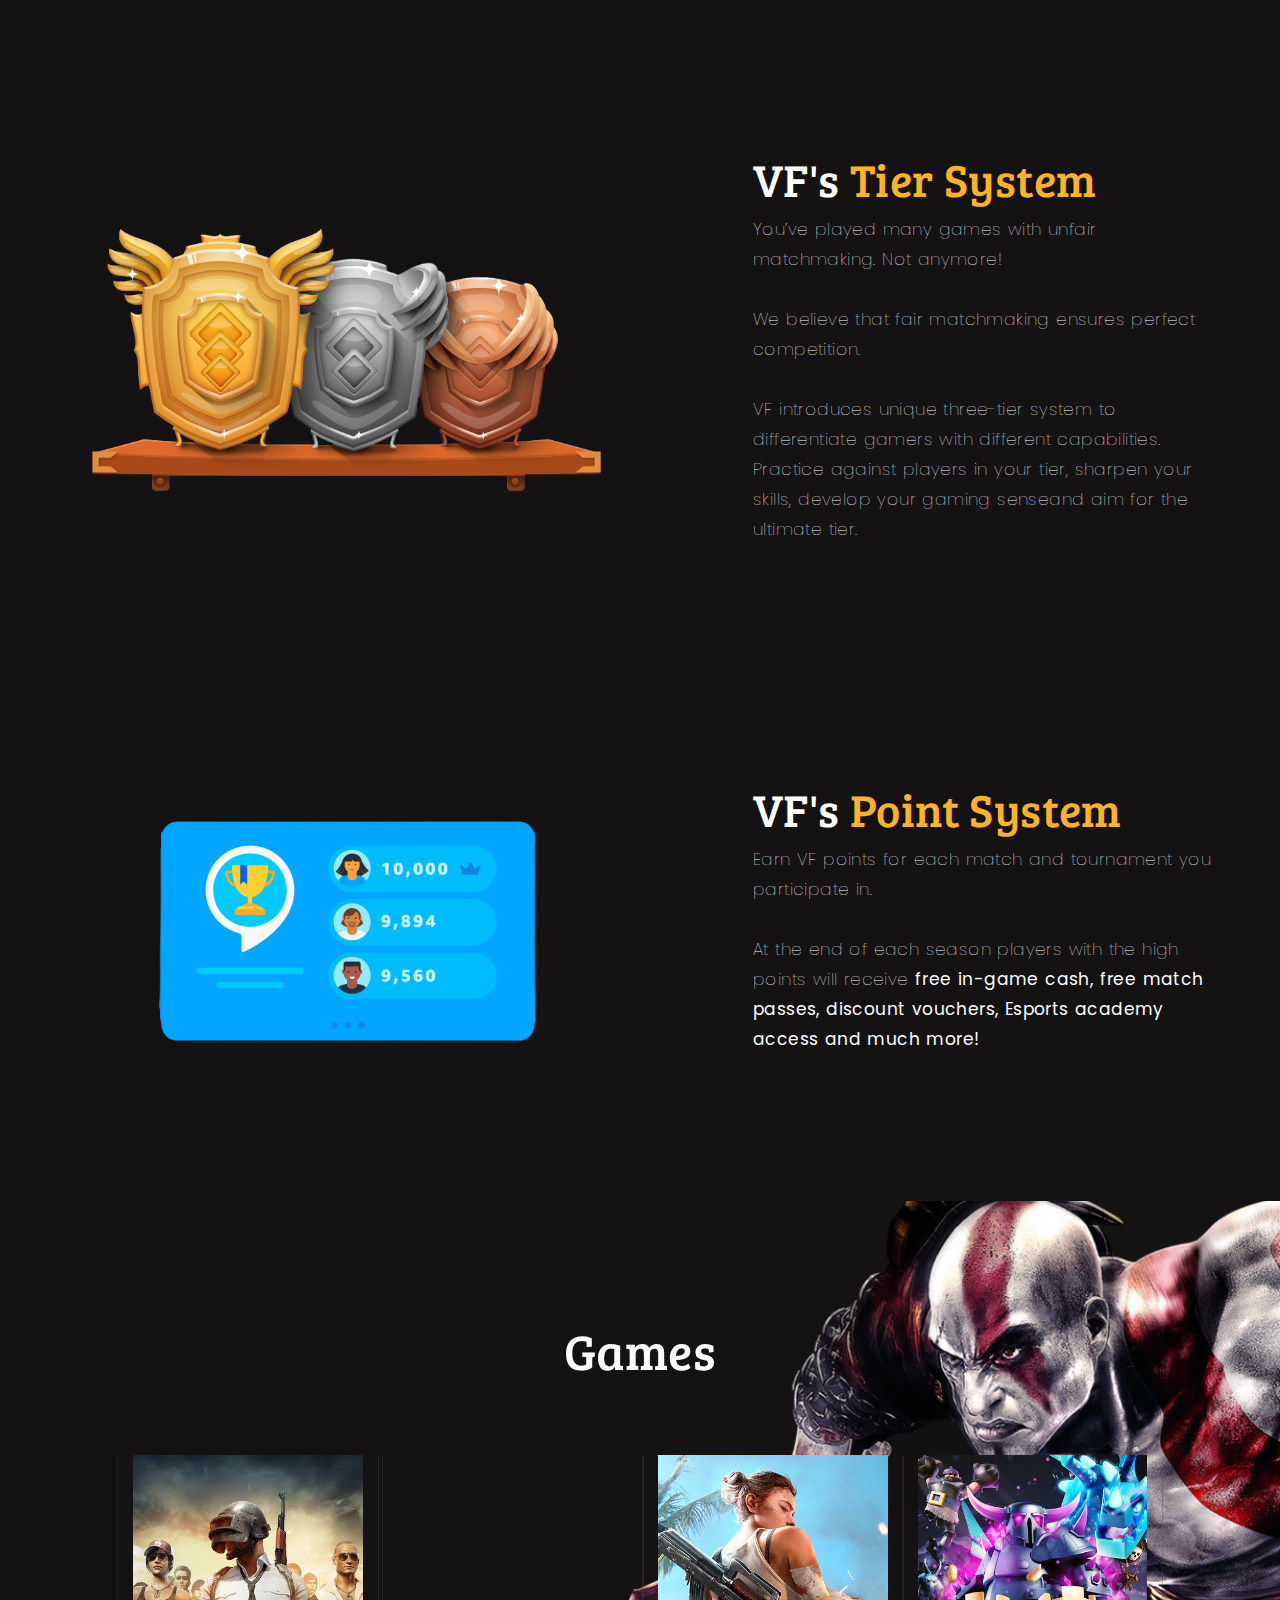
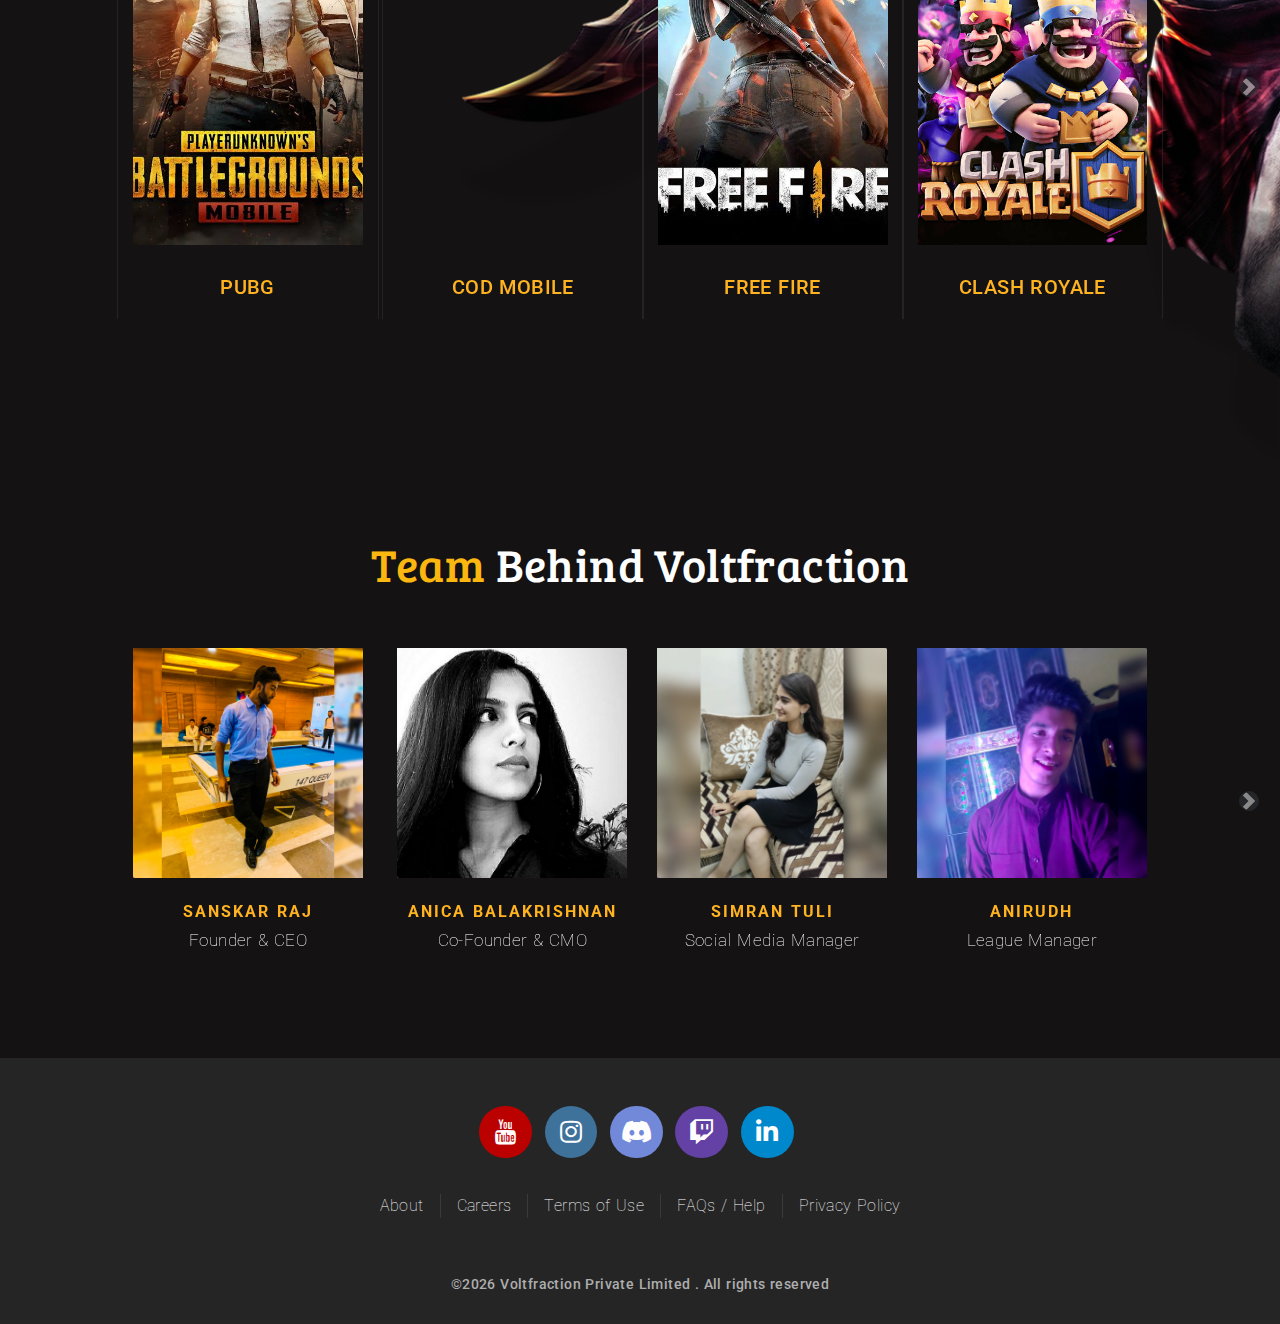
==== commit 16be41d5: "final changes" ====
--- a/index.html
+++ b/index.html
@@ -1,6 +1,9 @@
 <!DOCTYPE html>
 <html lang="zxx">
 <head>
+
+
+
 	<title>VoltFraction Gaming</title>
 	<meta charset="UTF-8">
 	<meta name="description" content="Game Warrior Template">
@@ -122,7 +125,7 @@
 		<nav class="navbar navbar-expand-custom navbar-light fixed-top ">
 			<!-- <a class="navbar-brand" href="#"><img src="images/download.jpg" alt="logo" height="50" width="50"></a> -->
 			
-			<a class="navbar-brand mr-auto" href="#"><img src="img/voltno.png" alt="" height="230" width="150"></a>
+			<a class="navbar-brand mr-auto" href="index.html"><img src="img/voltno.png" alt="" height="230" width="150"></a>
 
 			<button class="navbar-toggler navbar-light" type="button"  data-toggle="collapse" data-target="#navbarResponsive" aria-controls="navbarResponsive" aria-expanded="false" aria-label="Toggle navigation">
 					<span class="navbar-toggler-icon"></span>
@@ -155,11 +158,11 @@
 							<i class="fa fa-search"></i>
 						</a>
 					</li> -->
-					<li class="nav-item">
+					<!-- <li class="nav-item">
 						<a class="social-buttons" href="https://www.facebook.com/Voltfraction-108924667591833/" target="_blank">
 							<i class="fab fa-facebook-f"></i>
 						</a>
-					</li>
+					</li> -->
 					<li class="nav-item">
 						<a class="social-buttons" href="https://www.youtube.com/channel/UCijz4CJgtPd2FVf9A5s1oaQ" target="_blank">
 							<i class="fab  fa-youtube"></i>
@@ -170,11 +173,11 @@
 							<i class="fab  fa-instagram"></i>
 						</a>
 					</li>
-					<li class="nav-item">
+					<!-- <li class="nav-item">
 						<a class="social-buttons" href="https://t.me/voltfraction" target="_blank">
 							<i class="fab  fa-telegram"></i>
 						</a>
-					</li>
+					</li> -->
 					<li class="nav-item">
 						<a class="social-buttons" href="https://discord.gg/qxgfajR" target="_blank">
 							<i class="fab  fa-discord"></i>
@@ -184,6 +187,12 @@
 					<li class="nav-item">
 						<a class="social-buttons" href="http://www.twitch.tv/voltfraction?sr=a" target="_blank">
 							<i class="fab  fa-twitch"></i>
+						</a>
+					</li>
+
+					<li class="nav-item">
+						<a class="social-buttons" href="https://www.linkedin.com/company/voltfraction/?viewAsMember=true" target="_blank">
+							<i class="fab  fa-linkedin"></i>
 						</a>
 					</li>
 					
@@ -222,16 +231,15 @@
 			  <li data-target="#carouselExampleIndicators" data-slide-to="0" class="active mr-2"></li>
 			  <li data-target="#carouselExampleIndicators" data-slide-to="1" class="mr-2"></li>
 			  <li data-target="#carouselExampleIndicators" data-slide-to="2" class="mr-2"></li>
-			  <li data-target="#carouselExampleIndicators" data-slide-to="3"></li>
 			  
 			</ol>
 			<div class="carousel-inner" role="listbox">
 			  <!-- Slide One - Set the background image for this slide in the line below -->
-				<div class="carousel-item active" style="background-image: url('img/31.png')">
+				<div class="carousel-item active" style="background-image: url('img/67.png')">
 					<div class="carousel-content">
 							<div class="container row">
 								<div class="banner-content col-md-12">
-									<p>INDIA’S FIRST FULLY DEVELOPED ESPORTS ECOSYSTEM!</p>
+									<h4 class="sliderindias">INDIA’S FIRST FULLY DEVELOPED ESPORTS ECOSYSTEM!</h4>
 									<section class="cd-intro">
 										<h1 class="cd-headline push">
 											<span style="color: white;">Voltfraction</span> 
@@ -253,12 +261,12 @@
 				</div>
 			  <!-- Slide Two - Set the background image for this slide in the line below -->
 
-			  <div class="carousel-item" style="background-image: url('img/42.jpg')">
+			  <div class="carousel-item" style="background-image: url('img/58.png')">
 				<div class="carousel-content">
 					<div class="container row">
 						<div class="banner-content col-md-12">
 							
-							<h1>Salaries for gaming!<span style="font-weight: 300;">
+							<h1>Collegiate Level Esports Ecosystem<span style="font-weight: 300;">
 								<!-- <span class="badge badge-pill badge-danger" style="color: white;  background-color: transparent; "><span style="color: rgb(238, 201, 230);" class="glitch" data-text="(COMING " >(COMING</span> <span class="glitch" data-text="SOON)"  style="color: rgb(238, 201, 230);  padding-bottom:0; padding-top:0;">SOON)</span></span></span> -->
 							</h1>
 							<!-- <p></p> -->
@@ -268,18 +276,19 @@
 								(P.S Heads and Official seasons team will earn monthly salaries.)</p> -->
 
 							<p> 
-								<span class="hide"></span>Join the VFC in your college or set up an independent club and earn salaries for gaming!
+								<span class="hide"></span>Join or Setup a VFC in your college and open doors to endless opportunities! Monthly salaries, tournaments, leagues and much more.
+								India's first collegiate level Esports Ecosystem is all you need to turn your passion into a career.
 									</p>
 							<!-- <p class="d-none d-xl-block">Gaming was meant for fun but here’s your chance to make money out of it and showcase 
 								your savage skills to the world as the glory awaits.</p>	
 						 -->
-						<a href="#club"><button type="button" href="" class="site-btn">Click Here</button></a>
+						<a href="form.html"><button type="button" href="" class="site-btn">Click Here</button></a>
 			
 						</div>
 					</div>
 				</div>
 			  </div>
-			  <div class="carousel-item" style="background-image: url('img/photo-of-person-typing-on-computer-keyboard-735911.jpg')">
+			  <div class="carousel-item" style="background-image: url('img/51.png')">
 				<div class="carousel-content">
 					<div class="container row">
 						<div class="banner-content col-md-12">
@@ -293,8 +302,7 @@
 
 							<p> 
 								<span class="hide"></span>
-								Join one of the fastest growing gaming communities in the world. 
-								Free Beta Access to the Esports Academy, Monthly Giveaways, Tournament Discounts, Rewards and much more for active members!
+								Be a part of one of the fastest growing gaming communities in the world. Tune in for amazing community support, gaming talks, match streams, movie nights, free mentorship and network with like-minded individuals.
 								
 									</p>
 							<!-- <p class="d-none d-xl-block">Gaming was meant for fun but here’s your chance to make money out of it and showcase 
@@ -307,7 +315,7 @@
 				</div>
 			  </div>
 			  <!-- Slide Three - Set the background image for this slide in the line below -->
-			  <div class="carousel-item" style="background-image: url('img/14.jpg')">
+			  <!-- <div class="carousel-item" style="background-image: url('img/14.jpg')">
 				<div class="carousel-content">
 					<div class="container row">
 						<div class="banner-content col-md-12">
@@ -318,14 +326,14 @@
 								<!-- <span class="d-none d-xl-block" style="color: white;">
 									(Free Beta Access to the Mentorship Programme, Monthly Giveaways, Tournament Discounts, Rewards and much more for active members) 
 								</span> -->
-							</p>
+							<!-- </p> -->
 								
 						    <!-- <h2>SOCIETY RECRUITMENTS <span style="background-color: #2b3595;" class="badge badge-danger" style="color: white;">COMING SOON</span></h2> -->
 			
-						</div>
-					</div>
-				</div>
-			  </div>
+						<!-- </div>
+					</div>
+				</div>-->
+			  </div> 
 			<a class="carousel-control-prev" href="#carouselExampleIndicators" role="button" data-slide="prev">
 				  <span class="carousel-control-prev-icon" aria-hidden="true"></span>
 				  <span class="sr-only">Previous</span>
@@ -361,7 +369,7 @@
 <div id="club" class="club">
 	<h1 id="our-team-heading" style="padding-bottom: 0%; padding-top: 1.7rem;">VoltFraction <span>Clubs </span>(VFCs)</h1>
 	<div class="cards">
-		<a class="card" >
+		<a class="card" href="form.html">
 			<span class="card-header" style="background-image: url('img/features/5.jpg');">
 				<span class="card-title">
 					<h3 class="club-h3">VOLTFRACTION COLLEGE CLUBS </h3>
@@ -373,36 +381,45 @@
 				
 			</span> -->
 			<br><br>
-			  <form action="https://collegx-campus-crud.herokuapp.com/collegeFind" method="POST">
+			  <!-- <form action="https://collegx-campus-crud.herokuapp.com/collegeFind" method="POST"> -->
 			  <div class="search" id="search">
-				<input type="text" class="searchTerm" placeholder="Search college"  name="collegeName" id="college"  autocomplete="off" style="text-transform: lowercase;">
-				<button type="submit" class="searchButton"">
+				  <button style="display: inline-block; font-size: 20px;" href="form.html" class="btn btn-primary btn-md btn-block">Click Here</button>
+				<!-- <input type="submit" class="searchTerm btn btn-primary" placeholder="Search college"  name="collegeName" id="college"  autocomplete="off" style="text-transform: lowercase;"> -->
+				<!-- <button type="submit" class="searchButton"">
 				  <i class="fa fa-search"></i>
-			   </button>
+			   </button> -->
 			 </div>
-			</form>
+			<!-- </form> -->
 		</a>
 
-		<a class="card">
+		<a class="card" >
 			<span class="card-header" style="background-image: url('img/features/6.png');">
 				<span class="card-title">
 					<h3 class="club-h3">VOLTFRACTION SCHOOL CLUBS </h3>
 				</span>
 			</span>
 			<span class="card-summary">
-				Coming soon! Can’t wait? Fill the form and we’ll inform you when the programme is launched. 
+				Coming Soon! Can’t wait? Fill the form and we’ll inform you when the programme is launched.
+
+
+				<br><br> <br class="d-none d-sm-block">
+				<button style="display: inline-block; font-size: 20px;"  class="btn btn-primary btn-md btn-block" disabled>COMING SOON</button>
+				
+				
+				<h2></h2>
 				
 
 				
 			</span>
+			
 			<!-- <span class="card-meta">
 				Published: June 18th, 2015
 			</span> -->
 		</a>
-		<a class="card" >
+		<a class="card" target="_blank" href="https://docs.google.com/forms/d/e/1FAIpQLSdOc4CbBUHhVZJsnJKHDZUfyb6NDnwSZYHXbf1OQHBzxgpc_w/viewform">
 			<span class="card-header" style="background-image: url('img/features/7.jpg');">
 				<span class="card-title">
-					<h3 class="club-h3">NOT A STUDENT? </h3>
+					<h3 class="club-h3">INDEPENDENT CLUB</h3>
 				</span>
 			</span>
 			<span class="card-summary">
@@ -604,13 +621,14 @@
                             <p id="mentorship-desc">
 								<b>(Free Beta Access to the Esports Academy,  Monthly Giveaways, Tournament Discounts, Rewards and much more for active members)</b><br><br>
 								Be a part of one of the fastest growing gaming communities in the world. 
-								Connect with passionate gamers from around the globe and join the tribe that matches your vibe.<br><br>
-								<b>Join the Discord channel for community and telegram channel for tournament updates.</br>
+								Connect with passionate gamers from around the globe and join the tribe that matches your vibe.<br>
+								<!-- <b>Join the Discord channel for community and telegram channel for tournament updates. -->
+
 
 								<!-- <span style="color: #ffb320;">One shot, one kill, no luck , all skill!</span> -->
 								</p>
-                            <a href="https://discord.gg/qxgfajR" class="btn_1">Discord  <i class="fab fa-lg fa-discord"></i></a>
-                            <a href="https://t.me/voltfraction" class="btn_1">Telegram  <i class="fab fa-lg fa-telegram"></i></a>
+                            <a target="_blank" href="https://discord.gg/qxgfajR" class="btn_1">Discord  <i class="fab fa-lg fa-discord"></i></a>
+                            <!-- <a href="https://t.me/voltfraction" class="btn_1">Telegram  <i class="fab fa-lg fa-telegram"></i></a> -->
                         </div>
                     </div>
                 </div>
@@ -641,6 +659,67 @@
                             <a href="#" class="btn_1">Telegram  <i class="fab fa-lg fa-telegram"></i></a> -->
                         </div>
                     </div>
+                </div>
+            </div>
+		</section>
+
+
+
+
+		<section class="about_us section_padding">
+            <div class="container">
+                <div class="row align-items-center justify-content-between">
+                    <div class="col-md-5 col-lg-6 col-xl-6">
+                        <div class="learning_img">
+                            <img src="img/p3.png" sizes="(max-width: 479px) 92vw, (max-width: 767px) 69vw, (max-width: 3176px) 34vw, 1080px" alt="">
+                        </div>
+                    </div>
+                    <div class="col-md-7 col-lg-6 col-xl-5 ">
+                        <div class="about_us_text">
+                            <h2 id="mentorship-heading">India’s First Collegiate Level Esports League!</h2>
+                            <p id="mentorship-desc">
+								There is an established collegiate level Ecosystem for Cricket & Football.<br><br>
+								For Esports? None.<br><br>
+								Voltfraction presents first ever platform for student gamers to make career out of Esports. Just join/setup a VFC in your campus and you’re all set. The opportunities are endless, your talent is immense, don’t miss out!
+
+
+								<!-- <span style="color: #ffb320;">One shot, one kill, no luck , all skill!</span> -->
+								</p>
+                            <!-- <a href="#" class="btn_1">Discord  <i class="fab fa-lg fa-discord"></i></a>
+                            <a href="#" class="btn_1">Telegram  <i class="fab fa-lg fa-telegram"></i></a> -->
+                        </div>
+                    </div>
+                </div>
+            </div>
+		</section>
+
+
+		<section class="about_us section_padding">
+            <div class="container">
+                <div class="row align-items-center justify-content-between">
+                    <div class="col-md-5 col-lg-6 col-xl-6">
+                        <div class="learning_img">
+                            <img class="cup" src="img/3n.png" alt="" width="300" height="400">
+                        </div>
+                    </div>
+                    <div class="col-md-7 col-lg-6 col-xl-5">
+                        <div class="about_us_text">
+                            <h2 id="mentorship-heading">Voltfraction <span style="color: #ffb320;">Tournaments </span></h2>
+                            <p id="mentorship-desc">
+								You’ve wasted a lot of money on independent tournaments with no credibility.<br><br>
+								Not your fault. We’re sorry for not coming earlier.<br><br>
+								VF presents Scrims, Tournaments and Leagues with <b>huge price pools, 
+								affordable entry fees, VF points system, live broadcast and company scouts spectating 
+								to spot the next Shroud. </b>
+
+ 
+								<!-- <span style="color: #ffb320;">One shot, one kill, no luck , all skill!</span> -->
+								</p>
+                            <!-- <a href="#" class="btn_1">Discord  <i class="fab fa-lg fa-discord"></i></a>
+                            <a href="#" class="btn_1">Telegram  <i class="fab fa-lg fa-telegram"></i></a> -->
+                        </div>
+					</div>
+					
                 </div>
             </div>
 		</section>
@@ -736,70 +815,15 @@
 		</section>
 		
 
-		<section class="about_us section_padding">
-            <div class="container">
-                <div class="row align-items-center justify-content-between">
-                    <div class="col-md-5 col-lg-6 col-xl-6">
-                        <div class="learning_img">
-                            <img src="img/about_img.png" sizes="(max-width: 479px) 92vw, (max-width: 767px) 69vw, (max-width: 3176px) 34vw, 1080px" alt="">
-                        </div>
-                    </div>
-                    <div class="col-md-7 col-lg-6 col-xl-5 ">
-                        <div class="about_us_text">
-                            <h2 id="mentorship-heading">India’s First Collegiate Level Esports League!</h2>
-                            <p id="mentorship-desc">
-								There are various collegiate level tournaments for Cricket & Football.<br><br>
-								For Esports? None.<br><br>
-								Voltfraction presents first ever platform for student gamers to make career out of Esports.
-								Just join/setup a VFC in your campus and you’re all set. The opportunities are endless, 
-								your talent is immense, don’t miss out!
-
-
-								<!-- <span style="color: #ffb320;">One shot, one kill, no luck , all skill!</span> -->
-								</p>
-                            <!-- <a href="#" class="btn_1">Discord  <i class="fab fa-lg fa-discord"></i></a>
-                            <a href="#" class="btn_1">Telegram  <i class="fab fa-lg fa-telegram"></i></a> -->
-                        </div>
-                    </div>
-                </div>
-            </div>
-		</section>
-
 		
 
+		
+
         
 
 		
 
-		<section class="about_us section_padding">
-            <div class="container">
-                <div class="row align-items-center justify-content-between">
-                    <div class="col-md-5 col-lg-6 col-xl-6">
-                        <div class="learning_img">
-                            <img class="cup" src="img/3n.png" alt="" width="300" height="400">
-                        </div>
-                    </div>
-                    <div class="col-md-7 col-lg-6 col-xl-5">
-                        <div class="about_us_text">
-                            <h2 id="mentorship-heading"><span style="color: #ffb320;">Seasons Cup</span> And Daily Tournaments </h2>
-                            <p id="mentorship-desc">
-								You’ve wasted a lot of money on independent tournaments with no credibility.<br><br>
-								Not your fault. We’re sorry for not coming earlier.<br><br>
-								VF presents seasons cup and daily tournaments with <b>huge price pools, 
-								affordable entry fees, VF points system, live broadcast and company scouts spectating 
-								to spot the next Shroud. </b>
-
- 
-								<!-- <span style="color: #ffb320;">One shot, one kill, no luck , all skill!</span> -->
-								</p>
-                            <!-- <a href="#" class="btn_1">Discord  <i class="fab fa-lg fa-discord"></i></a>
-                            <a href="#" class="btn_1">Telegram  <i class="fab fa-lg fa-telegram"></i></a> -->
-                        </div>
-					</div>
-					
-                </div>
-            </div>
-		</section>
+		
 		
 
 
@@ -1092,11 +1116,11 @@
 		</div>
 		<div class="container team text-center my-3">
 			<div class="section-title">
-				<div class="cata new">new</div>
-				<h2 id="heading">Recent Games</h2>
+				<!-- <div class="cata new">new</div> -->
+				<h2 id="heading">Games</h2>
 			</div>
 			<div class="row mx-auto my-auto">
-				<div id="recipeCarousel1" class="carousel w-100" data-ride="carousel">
+				<div id="recipeCarousel1" class="carousel w-100" data-ride="carousel" data-interval="0">
 					<div class="carousel-inner w-100" role="listbox">
 	
 						
@@ -1129,6 +1153,48 @@
 								</div>
 							</div>
 						</div>
+
+						<div class="carousel-item">
+							<div class="in col-sm-12 col-md-4 col-lg-2 games">
+								<div class="review-item ">
+									<div class="review-cover set-bg" data-setbg="img/recent-game/FF.jpeg">
+										<div class="score green">9.1</div>
+									</div>
+									<div class="review-text">
+										<h5  id="game-name">FREE FIRE</h5>
+										<!-- <p id="game-desc">Lorem ipsum dolor sit amet, consectetur adipisc ing ipsum dolor sit ame.</p> -->
+									</div>
+								</div>
+							</div>
+						</div>
+
+						<div class="carousel-item">
+							<div class="in col-sm-12 col-md-4 col-lg-2 games">
+								<div class="review-item ">
+									<div class="review-cover set-bg" data-setbg="img/recent-game/6ClashRoyale.jpeg">
+										<div class="score green">9.1</div>
+									</div>
+									<div class="review-text">
+										<h5  id="game-name">CLASH ROYALE</h5>
+										<!-- <p id="game-desc">Lorem ipsum dolor sit amet, consectetur adipisc ing ipsum dolor sit ame.</p> -->
+									</div>
+								</div>
+							</div>
+						</div>
+
+						<div class="carousel-item">
+							<div class="in col-sm-12 col-md-4 col-lg-2 games">
+								<div class="review-item ">
+									<div class="review-cover set-bg" data-setbg="img/recent-game/5BrawlStars.jpeg">
+										<div class="score green">9.1</div>
+									</div>
+									<div class="review-text">
+										<h5  id="game-name">BRAWL STARS</h5>
+										<!-- <p id="game-desc">Lorem ipsum dolor sit amet, consectetur adipisc ing ipsum dolor sit ame.</p> -->
+									</div>
+								</div>
+							</div>
+						</div>
 						
 						<div class="carousel-item">
 							<div class="in col-sm-12 col-md-4 col-lg-2 games">
@@ -1144,47 +1210,144 @@
 							</div>
 						</div>
 
+
 						<div class="carousel-item">
 							<div class="in col-sm-12 col-md-4 col-lg-2 games">
 								<div class="review-item ">
-									<div class="review-cover set-bg" data-setbg="img/recent-game/FF.jpeg">
+									<div class="review-cover set-bg" data-setbg="img/recent-game/MINIMILITIA.jpg">
 										<div class="score green">9.1</div>
 									</div>
 									<div class="review-text">
-										<h5  id="game-name">FREE FIRE</h5>
+										<h5  id="game-name">MINI MILITIA</h5>
 										<!-- <p id="game-desc">Lorem ipsum dolor sit amet, consectetur adipisc ing ipsum dolor sit ame.</p> -->
 									</div>
 								</div>
 							</div>
 						</div>
+
+
 						<div class="carousel-item">
 							<div class="in col-sm-12 col-md-4 col-lg-2 games">
 								<div class="review-item ">
-									<div class="review-cover set-bg" data-setbg="img/recent-game/5BrawlStars.jpeg">
+									<div class="review-cover set-bg" data-setbg="img/recent-game/FRAGPROSHOOTER.jpeg">
 										<div class="score green">9.1</div>
 									</div>
 									<div class="review-text">
-										<h5  id="game-name">BRAWL STARS</h5>
+										<h5  id="game-name">FRAG PRO SHOOTER</h5>
 										<!-- <p id="game-desc">Lorem ipsum dolor sit amet, consectetur adipisc ing ipsum dolor sit ame.</p> -->
 									</div>
 								</div>
 							</div>
 						</div>
+
 
 						<div class="carousel-item">
 							<div class="in col-sm-12 col-md-4 col-lg-2 games">
 								<div class="review-item ">
-									<div class="review-cover set-bg" data-setbg="img/recent-game/6ClashRoyale.jpeg">
+									<div class="review-cover set-bg" data-setbg="img/recent-game/GUNSOFBOOM.jpeg">
 										<div class="score green">9.1</div>
 									</div>
 									<div class="review-text">
-										<h5  id="game-name">CLASH ROYALE</h5>
+										<h5  id="game-name">GUNS OF BOOM</h5>
 										<!-- <p id="game-desc">Lorem ipsum dolor sit amet, consectetur adipisc ing ipsum dolor sit ame.</p> -->
 									</div>
 								</div>
 							</div>
 						</div>
 
+
+						<div class="carousel-item">
+							<div class="in col-sm-12 col-md-4 col-lg-2 games">
+								<div class="review-item ">
+									<div class="review-cover set-bg" data-setbg="img/recent-game/BRAWLHALLA.jpeg">
+										<div class="score green">9.1</div>
+									</div>
+									<div class="review-text">
+										<h5  id="game-name">BRAWLHALLA</h5>
+										<!-- <p id="game-desc">Lorem ipsum dolor sit amet, consectetur adipisc ing ipsum dolor sit ame.</p> -->
+									</div>
+								</div>
+							</div>
+						</div>
+
+
+						<div class="carousel-item">
+							<div class="in col-sm-12 col-md-4 col-lg-2 games">
+								<div class="review-item ">
+									<div class="review-cover set-bg" data-setbg="img/recent-game/csgo.jpg">
+										<div class="score green">9.1</div>
+									</div>
+									<div class="review-text">
+										<h5  id="game-name">CS GO</h5>
+										<!-- <p id="game-desc">Lorem ipsum dolor sit amet, consectetur adipisc ing ipsum dolor sit ame.</p> -->
+									</div>
+								</div>
+							</div>
+						</div>
+
+
+						<div class="carousel-item">
+							<div class="in col-sm-12 col-md-4 col-lg-2 games">
+								<div class="our-team">
+									<div class="review-item ">
+										<div class="review-cover set-bg" data-setbg="img/recent-game/11fortnite.jpg">
+											<div class="score yellow">9.3</div>
+										</div>
+										<div class="review-text">
+											<h5 id="game-name">FORTNITE</h5>
+											<!-- <p id="game-desc">Lorem ipsum dolor sit amet, consectetur adipisc ing ipsum dolor sit ame.</p> -->
+										</div>
+									</div>
+								</div>
+							</div>
+						</div>
+
+
+						<div class="carousel-item">
+							<div class="in col-sm-12 col-md-4 col-lg-2 games">
+								<div class="our-team">
+									<div class="review-item ">
+										<div class="review-cover set-bg" data-setbg="img/recent-game/10DOTA2.jpEg">
+											<div class="score yellow">9.3</div>
+										</div>
+										<div class="review-text">
+											<h5 id="game-name">DOTA 2</h5>
+											<!-- <p id="game-desc">Lorem ipsum dolor sit amet, consectetur adipisc ing ipsum dolor sit ame.</p> -->
+										</div>
+									</div>
+								</div>
+							</div>
+						</div>
+
+						<div class="carousel-item">
+							<div class="in col-sm-12 col-md-4 col-lg-2 games">
+								<div class="review-item ">
+									<div class="review-cover set-bg" data-setbg="img/recent-game/Rainbowsixsiege.jpeg">
+										<div class="score green">9.1</div>
+									</div>
+									<div class="review-text">
+										<h5  id="game-name">RAINBOW SIX SIEGE</h5>
+										<!-- <p id="game-desc">Lorem ipsum dolor sit amet, consectetur adipisc ing ipsum dolor sit ame.</p> -->
+									</div>
+								</div>
+							</div>
+						</div>
+
+						<div class="carousel-item">
+							<div class="in col-sm-12 col-md-4 col-lg-2 games">
+								<div class="review-item ">
+									<div class="review-cover set-bg" data-setbg="img/recent-game/Overwatch.jpeg">
+										<div class="score green">9.1</div>
+									</div>
+									<div class="review-text">
+										<h5  id="game-name">OVERWATCH</h5>
+										<!-- <p id="game-desc">Lorem ipsum dolor sit amet, consectetur adipisc ing ipsum dolor sit ame.</p> -->
+									</div>
+								</div>
+							</div>
+						</div>
+
+						
 						<div class="carousel-item">
 							<div class="in col-sm-12 col-md-4 col-lg-2 games">
 								<div class="review-item ">
@@ -1202,21 +1365,64 @@
 						<div class="carousel-item">
 							<div class="in col-sm-12 col-md-4 col-lg-2 games">
 								<div class="review-item ">
-									<div class="review-cover set-bg" data-setbg="img/recent-game/csgo.jpg">
+									<div class="review-cover set-bg" data-setbg="img/recent-game/ArenaOfValor.jpeg">
 										<div class="score green">9.1</div>
 									</div>
 									<div class="review-text">
-										<h5  id="game-name">CS GO</h5>
+										<h5  id="game-name">ARENA OF VALOR</h5>
 										<!-- <p id="game-desc">Lorem ipsum dolor sit amet, consectetur adipisc ing ipsum dolor sit ame.</p> -->
 									</div>
 								</div>
 							</div>
 						</div>
-	
-						
-						
-						
-	
+
+
+						<div class="carousel-item">
+							<div class="in col-sm-12 col-md-4 col-lg-2 games">
+								<div class="review-item ">
+									<div class="review-cover set-bg" data-setbg="img/recent-game/al.jpg">
+										<div class="score green">9.1</div>
+									</div>
+									<div class="review-text">
+										<h5  id="game-name">APEX LEGENDS</h5>
+										<!-- <p id="game-desc">Lorem ipsum dolor sit amet, consectetur adipisc ing ipsum dolor sit ame.</p> -->
+									</div>
+								</div>
+							</div>
+						</div>
+
+
+						<div class="carousel-item">
+							<div class="in col-sm-12 col-md-4 col-lg-2 games">
+								<div class="review-item ">
+									<div class="review-cover set-bg" data-setbg="img/recent-game/FIFA20.jpeg">
+										<div class="score green">9.1</div>
+									</div>
+									<div class="review-text">
+										<h5  id="game-name">FIFA 20</h5>
+										<!-- <p id="game-desc">Lorem ipsum dolor sit amet, consectetur adipisc ing ipsum dolor sit ame.</p> -->
+									</div>
+								</div>
+							</div>
+						</div>
+
+						<div class="carousel-item">
+							<div class="in col-sm-12 col-md-4 col-lg-2 games">
+								<div class="our-team">
+									<div class="review-item ">
+										<div class="review-cover set-bg" data-setbg="img/recent-game/Valorant.jpEg">
+											<div class="score yellow">9.3</div>
+										</div>
+										<div class="review-text">
+											<h5 id="game-name">VALORANT</h5>
+											<!-- <p id="game-desc">Lorem ipsum dolor sit amet, consectetur adipisc ing ipsum dolor sit ame.</p> -->
+										</div>
+									</div>
+								</div>
+							</div>
+						</div>
+
+
 						<div class="carousel-item">
 							<div class="in col-sm-12 col-md-4 col-lg-2 games">
 								<div class="our-team">
@@ -1233,56 +1439,6 @@
 							</div>
 						</div>
 
-						<div class="carousel-item">
-							<div class="in col-sm-12 col-md-4 col-lg-2 games">
-								<div class="our-team">
-									<div class="review-item ">
-										<div class="review-cover set-bg" data-setbg="img/recent-game/10DOTA2.jpEg">
-											<div class="score yellow">9.3</div>
-										</div>
-										<div class="review-text">
-											<h5 id="game-name">DOTA 2</h5>
-											<!-- <p id="game-desc">Lorem ipsum dolor sit amet, consectetur adipisc ing ipsum dolor sit ame.</p> -->
-										</div>
-									</div>
-								</div>
-							</div>
-						</div>
-
-						<div class="carousel-item">
-							<div class="in col-sm-12 col-md-4 col-lg-2 games">
-								<div class="our-team">
-									<div class="review-item ">
-										<div class="review-cover set-bg" data-setbg="img/recent-game/11fortnite.jpg">
-											<div class="score yellow">9.3</div>
-										</div>
-										<div class="review-text">
-											<h5 id="game-name">FORTNITE</h5>
-											<!-- <p id="game-desc">Lorem ipsum dolor sit amet, consectetur adipisc ing ipsum dolor sit ame.</p> -->
-										</div>
-									</div>
-								</div>
-							</div>
-						</div>
-
-						<div class="carousel-item">
-							<div class="in col-sm-12 col-md-4 col-lg-2 games">
-								<div class="our-team">
-									<div class="review-item ">
-										<div class="review-cover set-bg" data-setbg="img/recent-game/Valorant.jpEg">
-											<div class="score yellow">9.3</div>
-										</div>
-										<div class="review-text">
-											<h5 id="game-name">VALORANT</h5>
-											<!-- <p id="game-desc">Lorem ipsum dolor sit amet, consectetur adipisc ing ipsum dolor sit ame.</p> -->
-										</div>
-									</div>
-								</div>
-							</div>
-						</div>
-						
-						
-					
 						
 						
 					</div>
@@ -1432,7 +1588,7 @@
 	<div class="container team text-center my-3">
 	
 		<div class="row mx-auto my-auto">
-			<div id="recipeCarousel" class="carousel w-100" data-ride="carousel">
+			<div id="recipeCarousel" class="carousel w-100" data-ride="carousel" data-interval="0">
 				<div class="carousel-inner w-100" role="listbox">
 
 					
@@ -1457,6 +1613,23 @@
 						<div class="in col-sm-12 col-md-4 col-lg-3">
 							<div class="our-team">
 								<div class="pic">
+									<img src="img/team/Anica Balakrishnan.jpeg" >
+									<ul class="social">
+										<li><a href="https://www.linkedin.com/in/anica-k-balakrishnan-59362b1a6" class="fa fa-linkedin"></a></li>
+									</ul>
+								</div>
+								<br>
+								<div class="team-content">
+									<h3 class="title">Anica Balakrishnan</h3>
+									<span class="post">Co-Founder & CMO</span>
+								</div>
+							</div>
+						</div>
+					</div>
+					<div class="carousel-item">
+						<div class="in col-sm-12 col-md-4 col-lg-3">
+							<div class="our-team">
+								<div class="pic">
 									<img src="img/team/Simran Tuli .jpg" >
 									<ul class="social">
 										<li><a href="https://www.linkedin.com/in/simran-tuli-a26221195" class="fa fa-linkedin"></a></li>
@@ -1465,28 +1638,12 @@
 								<br>
 								<div class="team-content">
 									<h3 class="title">Simran Tuli</h3>
-									<span class="post">Head of Social Media Dept.</span>
-								</div>
-							</div>
-						</div>
-					</div>
-					<div class="carousel-item">
-						<div class="in col-sm-12 col-md-4 col-lg-3">
-							<div class="our-team">
-								<div class="pic">
-									<img src="img/team/Anica Balakrishnan.jpeg" >
-									<ul class="social">
-										<li><a href="https://www.linkedin.com/in/anica-k-balakrishnan-59362b1a6" class="fa fa-linkedin"></a></li>
-									</ul>
-								</div>
-								<br>
-								<div class="team-content">
-									<h3 class="title">Anica Balakrishnan</h3>
-									<span class="post">Co-Founder & CMO</span>
-								</div>
-							</div>
-						</div>
-					</div>
+									<span class="post">Social Media Manager</span>
+								</div>
+							</div>
+						</div>
+					</div>
+					
 					<div class="carousel-item">
 						<div class="in col-sm-12 col-md-4 col-lg-3">
 							<div class="our-team">
@@ -1509,24 +1666,6 @@
 						<div class="in col-sm-12 col-md-4 col-lg-3">
 							<div class="our-team">
 								<div class="pic">
-									<img src="img/team/Aayush Kothiyal.jpeg" >
-									<ul class="social">
-										<li><a href="https://www.linkedin.com/in/vanshika-chachra-0654501b1" class="fa fa-linkedin"></a></li>
-									</ul>
-								</div>
-								<br>
-								<div class="team-content">
-									<h3 class="title">Aayush Kothiyal</h3>
-									<span class="post">League Operations</span>
-								</div>
-							</div>
-						</div>
-					</div>
-
-					<div class="carousel-item">
-						<div class="in col-sm-12 col-md-4 col-lg-3">
-							<div class="our-team">
-								<div class="pic">
 									<img src="img/team/Hrijul Tandon.jpeg" >
 									<ul class="social">
 										<li><a href="https://www.linkedin.com/in/hrijul-tandon-3aba41192" class="fa fa-linkedin"></a></li>
@@ -1540,6 +1679,8 @@
 							</div>
 						</div>
 					</div>
+
+
 					<div class="carousel-item">
 						<div class="in col-sm-12 col-md-4 col-lg-3">
 							<div class="our-team">
@@ -1562,6 +1703,27 @@
 						<div class="in col-sm-12 col-md-4 col-lg-3">
 							<div class="our-team">
 								<div class="pic">
+									<img src="img/team/Aayush Kothiyal.jpeg" >
+									<ul class="social">
+										<li><a href="https://www.linkedin.com/in/vanshika-chachra-0654501b1" class="fa fa-linkedin"></a></li>
+									</ul>
+								</div>
+								<br>
+								<div class="team-content">
+									<h3 class="title">Aayush Kothiyal</h3>
+									<span class="post">League Operations</span>
+								</div>
+							</div>
+						</div>
+					</div>
+
+					
+					
+
+					<!-- <div class="carousel-item">
+						<div class="in col-sm-12 col-md-4 col-lg-3">
+							<div class="our-team">
+								<div class="pic">
 									<img src="img/team/Vanshika Chachra.jpeg" >
 									<ul class="social">
 										<li><a href="https://www.linkedin.com/in/vanshika-chachra-0654501b1" class="fa fa-linkedin"></a></li>
@@ -1574,7 +1736,7 @@
 								</div>
 							</div>
 						</div>
-					</div>
+					</div> -->
 					<!-- <div class="carousel-item">
 						<div class="in col-sm-12 col-md-4 col-lg-3">
 							<div class="our-team">
@@ -1592,6 +1754,24 @@
 							</div>
 						</div>
 					</div> -->
+
+					<div class="carousel-item">
+						<div class="in col-sm-12 col-md-4 col-lg-3">
+							<div class="our-team">
+								<div class="pic">
+									<img src="img/team/Aradhna Sharma.jpeg" >
+									<ul class="social">
+										<li><a href="https://www.linkedin.com/in/aradhna-sharma-b3b1131a5/" class="fa fa-linkedin"></a></li>
+									</ul>
+								</div>
+								<br>
+								<div class="team-content">
+									<h3 class="title">Aradhna Sharma</h3>
+									<span class="post">Web Developer</span>
+								</div>
+							</div>
+						</div>
+					</div>
 					
 					<div class="carousel-item">
 						<div class="in col-sm-12 col-md-4 col-lg-3">
@@ -1611,23 +1791,7 @@
 						</div>
 					</div>
 
-					<div class="carousel-item">
-						<div class="in col-sm-12 col-md-4 col-lg-3">
-							<div class="our-team">
-								<div class="pic">
-									<img src="img/team/Aradhna Sharma.jpeg" >
-									<ul class="social">
-										<li><a href="https://www.linkedin.com/in/aradhna-sharma-b3b1131a5/" class="fa fa-linkedin"></a></li>
-									</ul>
-								</div>
-								<br>
-								<div class="team-content">
-									<h3 class="title">Aradhna Sharma</h3>
-									<span class="post">Web Developer</span>
-								</div>
-							</div>
-						</div>
-					</div>
+					
 					
 					
 				
@@ -2101,17 +2265,18 @@
 				  </ul>
 			</div> -->
 			<div class="rounded-social-buttons">
-				<a class="social-button facebook" href="https://www.facebook.com/Voltfraction-108924667591833/" target="_blank"><i class="fa fa-facebook-f"></i></a>
+				<!-- <a class="social-button facebook" href="https://www.facebook.com/Voltfraction-108924667591833/" target="_blank"><i class="fa fa-facebook-f"></i></a> -->
 			
 				<a class="social-button youtube" href="https://www.youtube.com/channel/UCijz4CJgtPd2FVf9A5s1oaQ" target="_blank"><i class="fa fa-youtube"></i></a>
 				<a class="social-button instagram" href="https://instagram.com/voltfraction?igshid=dechazrr1cwu" target="_blank"><i class="fab fa-instagram"></i></a>
 			
-				<a class="social-button telegram" href="https://t.me/voltfraction" ><i class="fab fa-telegram-plane"></i></a>
+				<!-- <a class="social-button telegram" href="https://t.me/voltfraction" ><i class="fab fa-telegram-plane"></i></a> -->
 				<a class="social-button discord" href="https://discord.gg/qxgfajR" target="_blank"><i class="fab fa-discord"></i></a>
 			
 				<a class="social-button twitch" href="http://www.twitch.tv/voltfraction?sr=a" target="_blank"><i class="fab fa-twitch"></i></a>
-			
-			  </div>
+				<a class="social-button telegram" href="https://www.linkedin.com/company/voltfraction/?viewAsMember=true" target="_blank"><i class="fab fa-linkedin"></i></a>
+			
+			</div>
 
 			<div class="jsx-2147387680 links-wrapper row justify-content-center">
 				<ul class="jsx-2147387680 footer-links p-0 py-3 m-0">
@@ -2119,20 +2284,20 @@
 						<a href="about.html" class="jsx-2147387680">About</a>
 					</li>
 					<li class="jsx-2147387680 px-3 my-3 separator-right">
-						<a href="" class="jsx-2147387680">Careers</a>
+						<a href="https://linktr.ee/voltfractionx" target="_blank" class="jsx-2147387680">Careers</a>
 					</li>
 					<li class="jsx-2147387680 px-3 my-3 separator-right">
 						<a href="T&C.html" class="jsx-2147387680">Terms of Use</a>
 					</li>
 					<li class="jsx-2147387680 px-3 my-3 separator-right">
-						<a href="" class="jsx-2147387680">FAQs / Help</a>
+						<a href="FAQ.html" class="jsx-2147387680">FAQs / Help</a>
 					</li>
 					<li class="jsx-2147387680 px-3 my-3">
 						<a href="privacy.html" class="jsx-2147387680">Privacy Policy</a>
 					</li>
 				</ul>
 			</div>
-			<p class="copyright"> &copy;<script>document.write(new Date().getFullYear());</script> Voltfraction Gaming. All rights reserved </p>
+			<p class="copyright"> &copy;<script>document.write(new Date().getFullYear());</script> Voltfraction Private Limited . All rights reserved </p>
 			
 			<!-- <ul class="footer-menu">
 				<li class="nav-item active"><a href="#home" class="scroll nav-link active">Home   </a></li>
@@ -2207,18 +2372,18 @@
 		$('.navbar-collapse').collapse('hide');
 });
 
-	$('.recipeCarousel').carousel({
-		interval: 5000
-			
-		});
-
-		$('.recipeCarousel1').carousel({
-		interval: 5000
-			
-		});
+	// $('.recipeCarousel').carousel({
+	// 	interval: 3000000
+			
+	// 	});
+
+	// 	$('.recipeCarousel1').carousel({
+	// 	interval: 10000000
+			
+	// 	});
 
 	$('#carouselExampleIndicators').carousel({
-		interval: 5000
+		interval: 10000000
 			
 	});
 
@@ -2321,6 +2486,31 @@
 		// });
 
 		if ( $(window).width() > 992) {      
+			var checkitem = function() {
+			var $this;
+			$this = $("#recipeCarousel");
+			currentIndex = $('#recipeCarousel .carousel-inner .carousel-item.active').index() + 1;
+			
+			if ($("#recipeCarousel .carousel-inner .carousel-item:first").hasClass("active")) {
+				$this.children(".carousel-control-prev").hide();
+				$this.children(".carousel-control-next").show();
+			}
+			else if(currentIndex===6){
+				$this.children(".carousel-control-prev").show();
+				$this.children(".carousel-control-next").hide();
+			}
+			else{
+				$this.children(".carousel-control-prev").show();
+				$this.children(".carousel-control-next").show();
+			}
+			};
+
+		checkitem();
+
+		$("#recipeCarousel").on("slid.bs.carousel", "", checkitem);
+			
+		} 
+		else if ( $(window).width() > 768){
 			var checkitem = function() {
 			var $this;
 			$this = $("#recipeCarousel");
@@ -2340,31 +2530,6 @@
 			}
 			};
 
-		checkitem();
-
-		$("#recipeCarousel").on("slid.bs.carousel", "", checkitem);
-			
-		} 
-		else if ( $(window).width() > 768){
-			var checkitem = function() {
-			var $this;
-			$this = $("#recipeCarousel");
-			currentIndex = $('#recipeCarousel .carousel-inner .carousel-item.active').index() + 1;
-			
-			if ($("#recipeCarousel .carousel-inner .carousel-item:first").hasClass("active")) {
-				$this.children(".carousel-control-prev").hide();
-				$this.children(".carousel-control-next").show();
-			}
-			else if(currentIndex===8){
-				$this.children(".carousel-control-prev").show();
-				$this.children(".carousel-control-next").hide();
-			}
-			else{
-				$this.children(".carousel-control-prev").show();
-				$this.children(".carousel-control-next").show();
-			}
-			};
-
 			checkitem();
 
 			$("#recipeCarousel").on("slid.bs.carousel", "", checkitem);
@@ -2379,7 +2544,7 @@
 				$this.children(".carousel-control-prev").hide();
 				$this.children(".carousel-control-next").show();
 			}
-			else if(currentIndex===10){
+			else if(currentIndex===9){
 				$this.children(".carousel-control-prev").show();
 				$this.children(".carousel-control-next").hide();
 			}
@@ -2438,7 +2603,7 @@
 				$this.children(".carousel-control-prev").hide();
 				$this.children(".carousel-control-next").show();
 			}
-			else if(currentIndex==9){
+			else if(currentIndex==18){
 				$this.children(".carousel-control-prev").show();
 				$this.children(".carousel-control-next").hide();
 			}
--- a/css/style.css
+++ b/css/style.css
@@ -110,7 +110,7 @@
 .section-title h2 {
 	font-family: 'Bree Serif', serif;
 	padding-top: 10px;
-	font-size: 45px;
+	font-size: 3.11rem;
 }
 
 .set-bg {
@@ -1724,7 +1724,7 @@
   @media (max-width: 500px) {
 	.club .card {
 		text-align: center;
-		font-size: 14px;
+		font-size: 16px;
 	  width: 100%;
 	  font-weight: 400;
 	}
@@ -1780,6 +1780,7 @@
 	display: block;
   }
   .club .card  .card-summary {
+	  
 	padding: 5% 5% 3% 5%;
 	justify-content: center;
   }
@@ -2744,7 +2745,7 @@
 
 @media (max-width:500px){
 	#mentorship-desc{
-		font-size: 14px;
+		font-size: 15px;
 		font-family: 'Poppins', sans-serif;
 		color:white;
 	}
@@ -4394,7 +4395,7 @@
   @media (max-width:460px) {
 	#carouselExampleIndicators .banner-content p{
 		font-family: 'Poppins', sans-serif;
-	  font-size:14px;
+	  font-size:16px;
 	  font-weight: 400;
 	  line-height: 1.8;
   }
@@ -5091,9 +5092,18 @@
 
 @media (max-width:600px){
 .jsx-917417991 {
-    font-size: 0.7rem;
+    font-size: 0.9rem;
     color:darkgray;
-}}
+}
+
+.page-title.jsx-917417991 {
+    color: whitesmoke;
+    padding-top: 35px;
+    font-size: 1.2rem;
+    font-weight: 800;
+}
+
+}
 
 
 
@@ -5679,4 +5689,248 @@
 	top: 50%;
 	left: 50%;
 	transform: translate(-50%, -50%);
-  }+  }
+
+
+
+
+
+
+
+
+  .sliderindias{
+	  font-weight: 900;
+	font-family: 'Poppins', sans-serif;
+	color: white; 
+	padding-bottom: 20px;
+	word-spacing: 3px;
+	font-size:30px;
+	
+  }
+
+
+  @media(max-width:450px){
+	.sliderindias{
+		font-weight: 900;
+	  font-family: 'Poppins', sans-serif;
+	  color: white; 
+	  padding-bottom: 20px;
+	  word-spacing: 3px;
+	  font-size: 20px;
+	}
+  
+  }
+
+
+  .btn.disabled, .btn:disabled {
+    opacity: 1;
+}
+
+
+
+
+
+
+
+
+
+
+
+
+.align-center {
+    text-align: center;
+}
+
+
+.container-contact100 {
+
+    width: 100%;  
+    min-height: 100vh;
+    display: -webkit-box;
+    display: -webkit-flex;
+    display: -moz-box;
+    display: -ms-flexbox;
+    display: flex;
+    flex-wrap: wrap;
+    justify-content: center;
+    align-items: center;
+    padding: 0px;
+    
+  }
+
+
+  .contact100-form {
+    width: 100%;
+    display: -webkit-box;
+    display: -webkit-flex;
+    display: -moz-box;
+    display: -ms-flexbox;
+    display: flex;
+    flex-wrap: wrap;
+    padding: 65px;
+  }
+
+  
+  
+  .contact100-form-title {
+    width: 100%;
+    display: block;
+    font-family: Poppins-Regular;
+    font-size: 30px;
+    color: white;
+    line-height: 1.2;
+    text-align: center;
+    padding-bottom: 33px;
+  }
+
+
+
+.label-input100 {
+    font-family: Poppins-Regular;
+    font-size: 24px;
+    color: white;
+    line-height: 1.5;
+    letter-spacing: 1px;
+    display: -webkit-box;
+    display: -webkit-flex;
+    display: -moz-box;
+    display: -ms-flexbox;
+    display: flex;
+    align-items: center;
+    width: 100%;
+    min-height: 55px;
+    border-bottom: none;
+    padding: 10px 6px;
+    margin-top: 15px;
+    margin-bottom: 0;
+}
+
+.input100 {
+  display: block;
+  width: 100%;
+  background: white;
+  font-family: Poppins-Regular;
+  font-size: 18px;
+  color: black;
+  line-height: 3;
+  padding: 0 25px;
+}
+
+@media (max-width:800px){
+    .label-input100 {
+        font-family: Poppins-Regular;
+        font-size: 37px;
+       
+    }
+}
+
+.container-contact100-form-btn {
+    width: 100%;
+    display: -webkit-box;
+    display: -webkit-flex;
+    display: -moz-box;
+    display: -ms-flexbox;
+    display: flex;
+    flex-wrap: wrap;
+    justify-content: center;
+    padding-top: 23px;
+  }
+
+.contact100-form-btn {
+    margin-top: 30px;
+    
+    display: flex;
+    justify-content: center;
+    align-items: center;
+    padding: 0 20px;
+    min-width: 200px;
+    height: 50px;
+    border-radius: 2px;
+    background: #fbb710;
+  
+    font-family: Montserrat-Bold;
+    font-size: 15px;
+    color: black;
+    line-height: 1.2;
+    text-transform: uppercase;
+	letter-spacing: 1px;
+	margin-left: 10px;
+  
+  }
+  
+  .contact100-form-btn:hover {
+    background: #f5c448;
+    color: black;
+  }
+
+
+  @media (max-width:800px){
+    .contact100-form-btn {
+		margin-top: 30px;
+		
+		
+		margin-left: 0;
+	  
+	  }
+	  .contact100-form {
+		width: 100%;
+		display: -webkit-box;
+		display: -webkit-flex;
+		display: -moz-box;
+		display: -ms-flexbox;
+		/* display: flex; */
+		/* flex-wrap: wrap; */
+		display: inline-block;
+		padding: 0;
+		padding-top: 2rem;
+	}
+  }
+
+
+
+
+
+
+
+
+
+  .formsearch{
+	padding: 70px 212px;
+  }
+
+
+  @media(max-width:1000px){
+	.formsearch{
+		padding: 0 60px;
+	  }
+  }
+
+
+  @media(max-width:450px){
+	.formsearch{
+		padding: 50px 20px;
+	  }
+  }
+
+  @media (max-width: 1005px){
+	#recipeCarousel1 .in {
+	  max-width: 40%;
+  }}
+
+  @media (max-width: 830px){
+	#recipeCarousel1 .in{
+    max-width: 40%;
+}}
+
+
+@media(max-width:1024px){
+	#recipeCarousel1 h5{
+		font-size: 16px;
+	}
+}
+
+
+@media (max-width: 700px){
+#recipeCarousel1 .in{
+    max-width: 90%;
+}}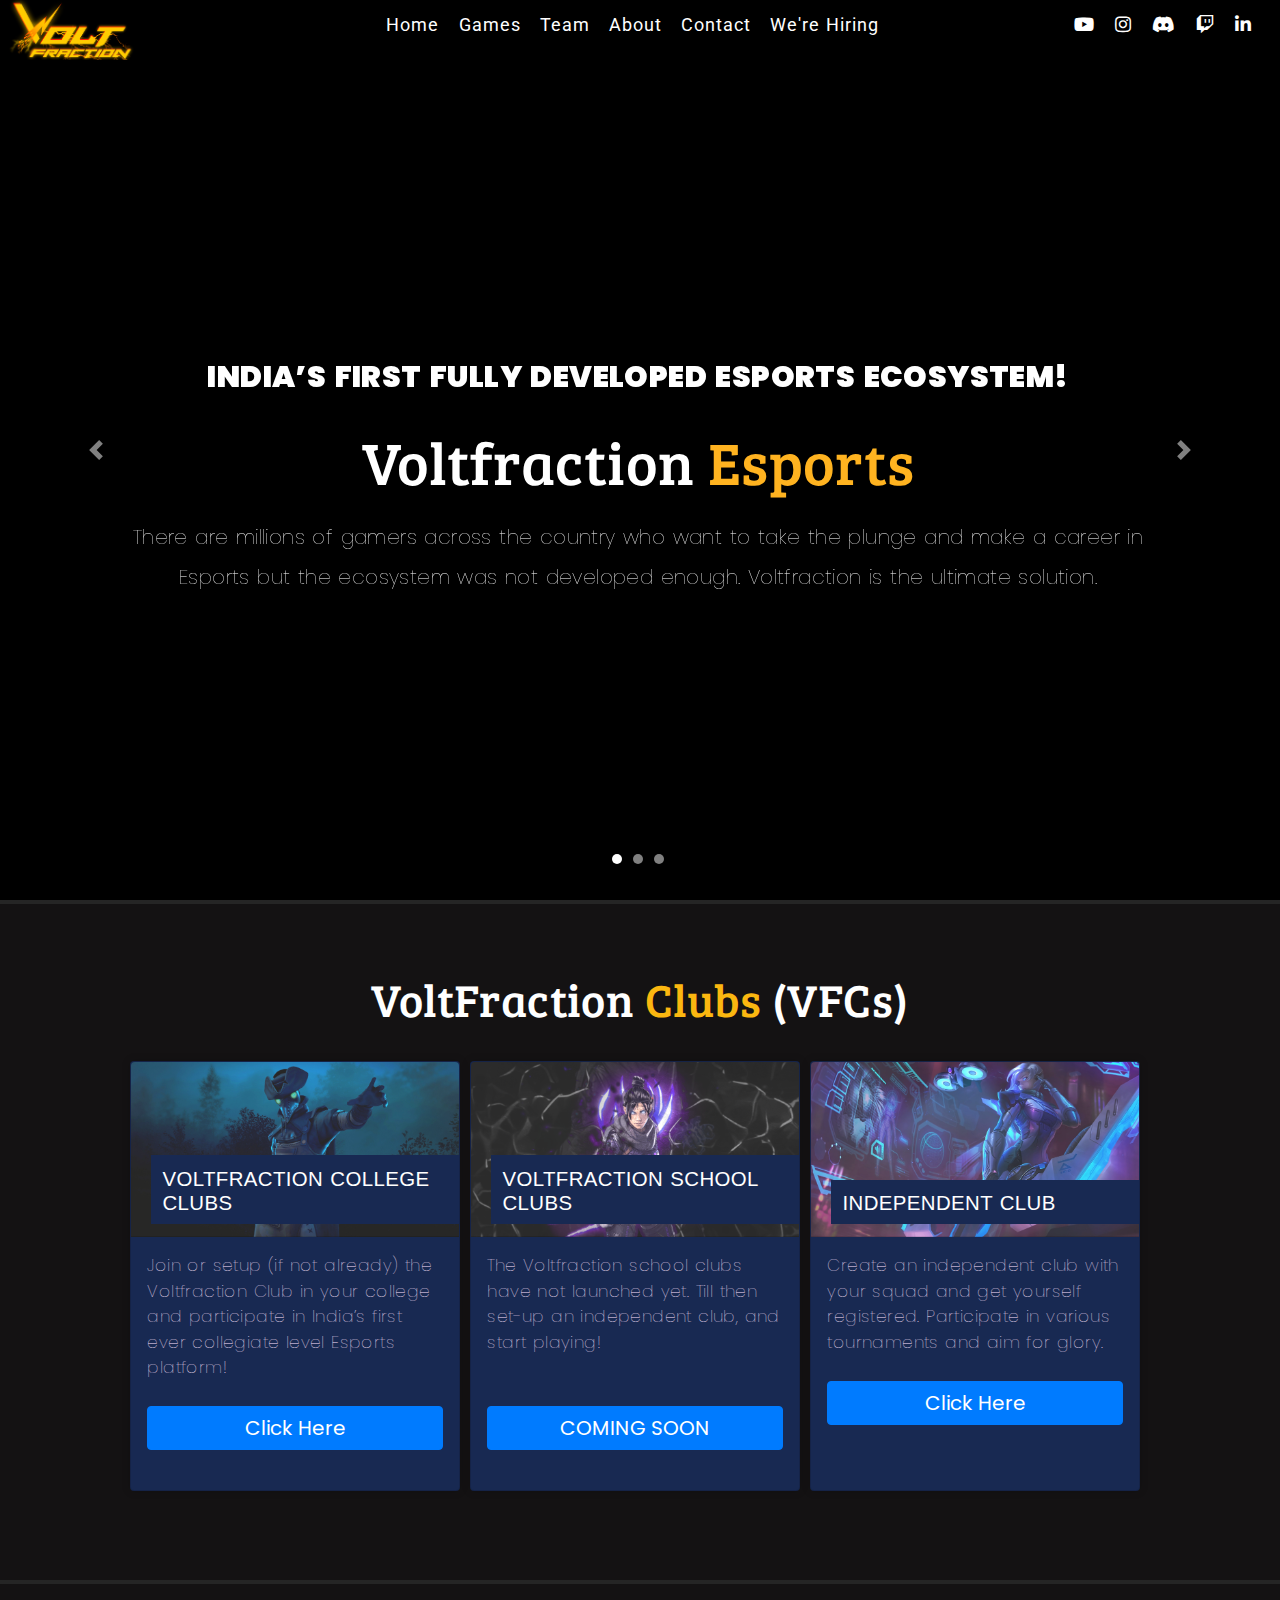
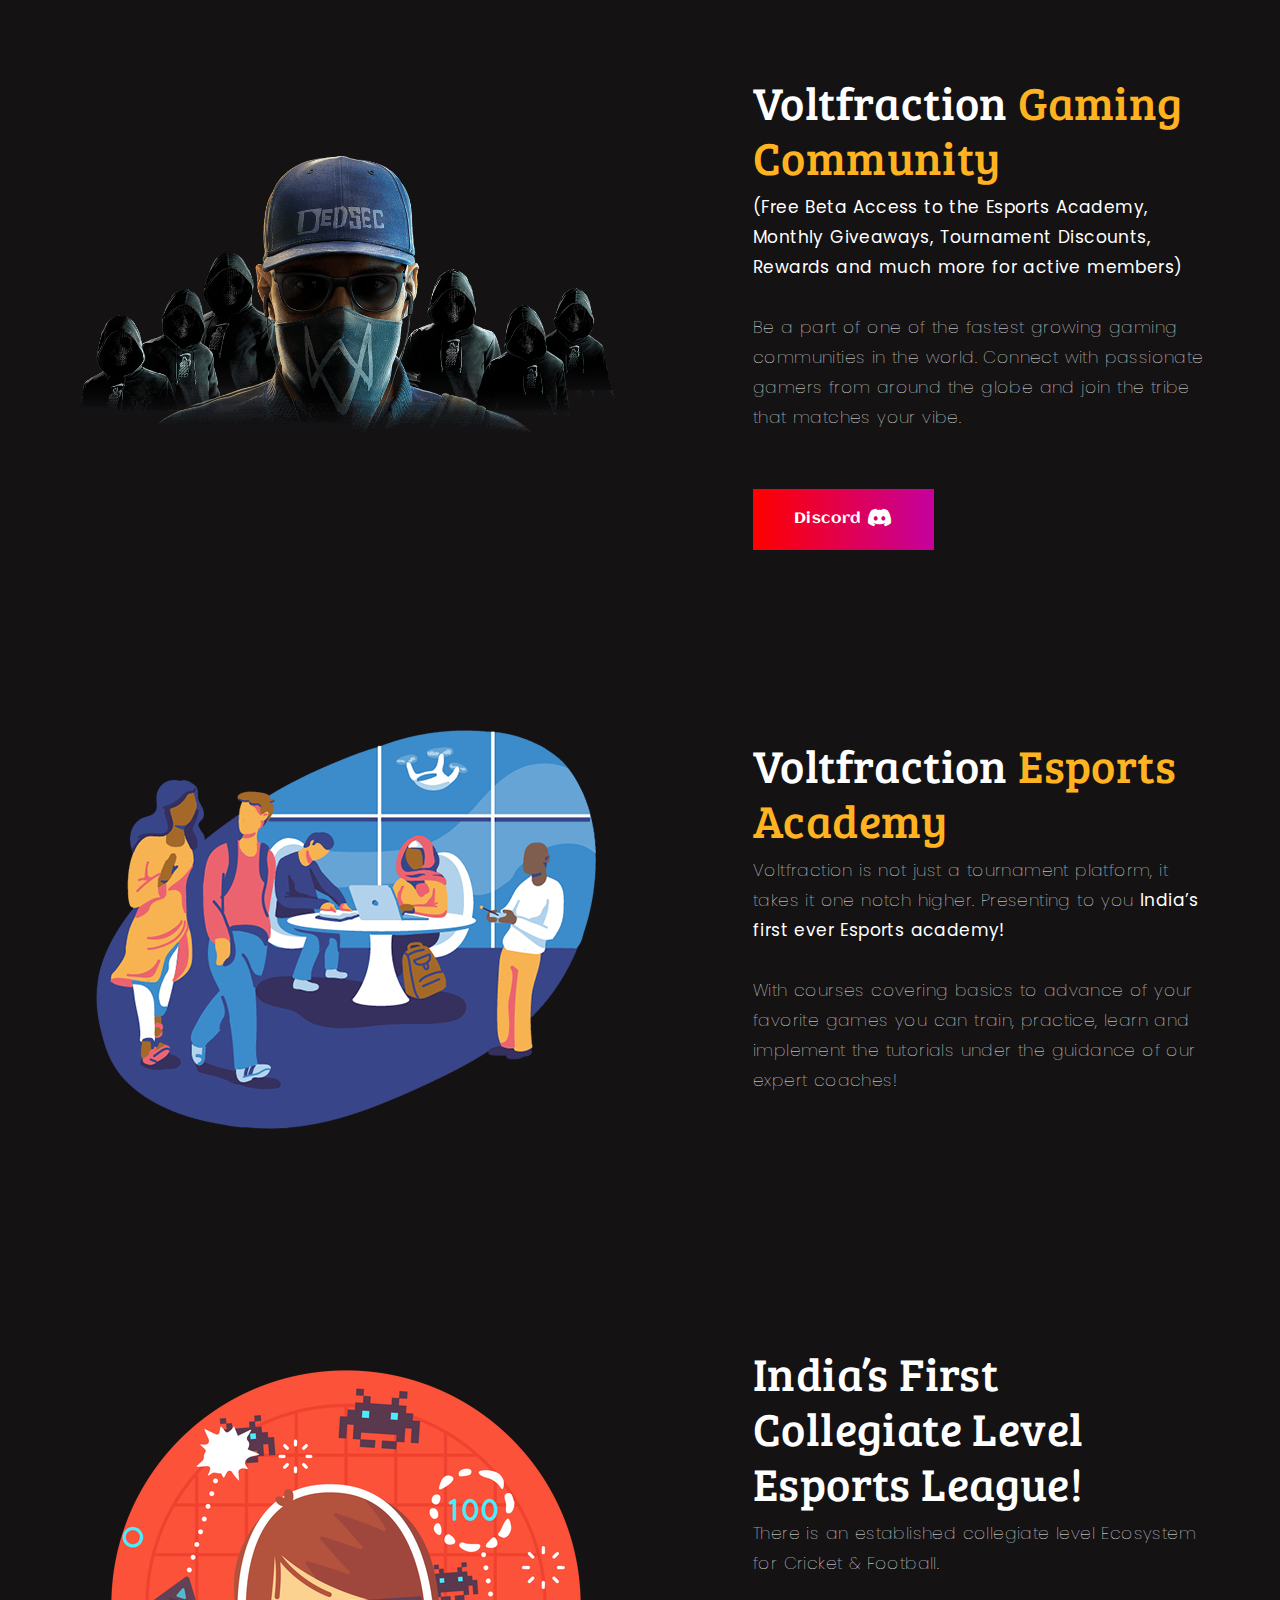
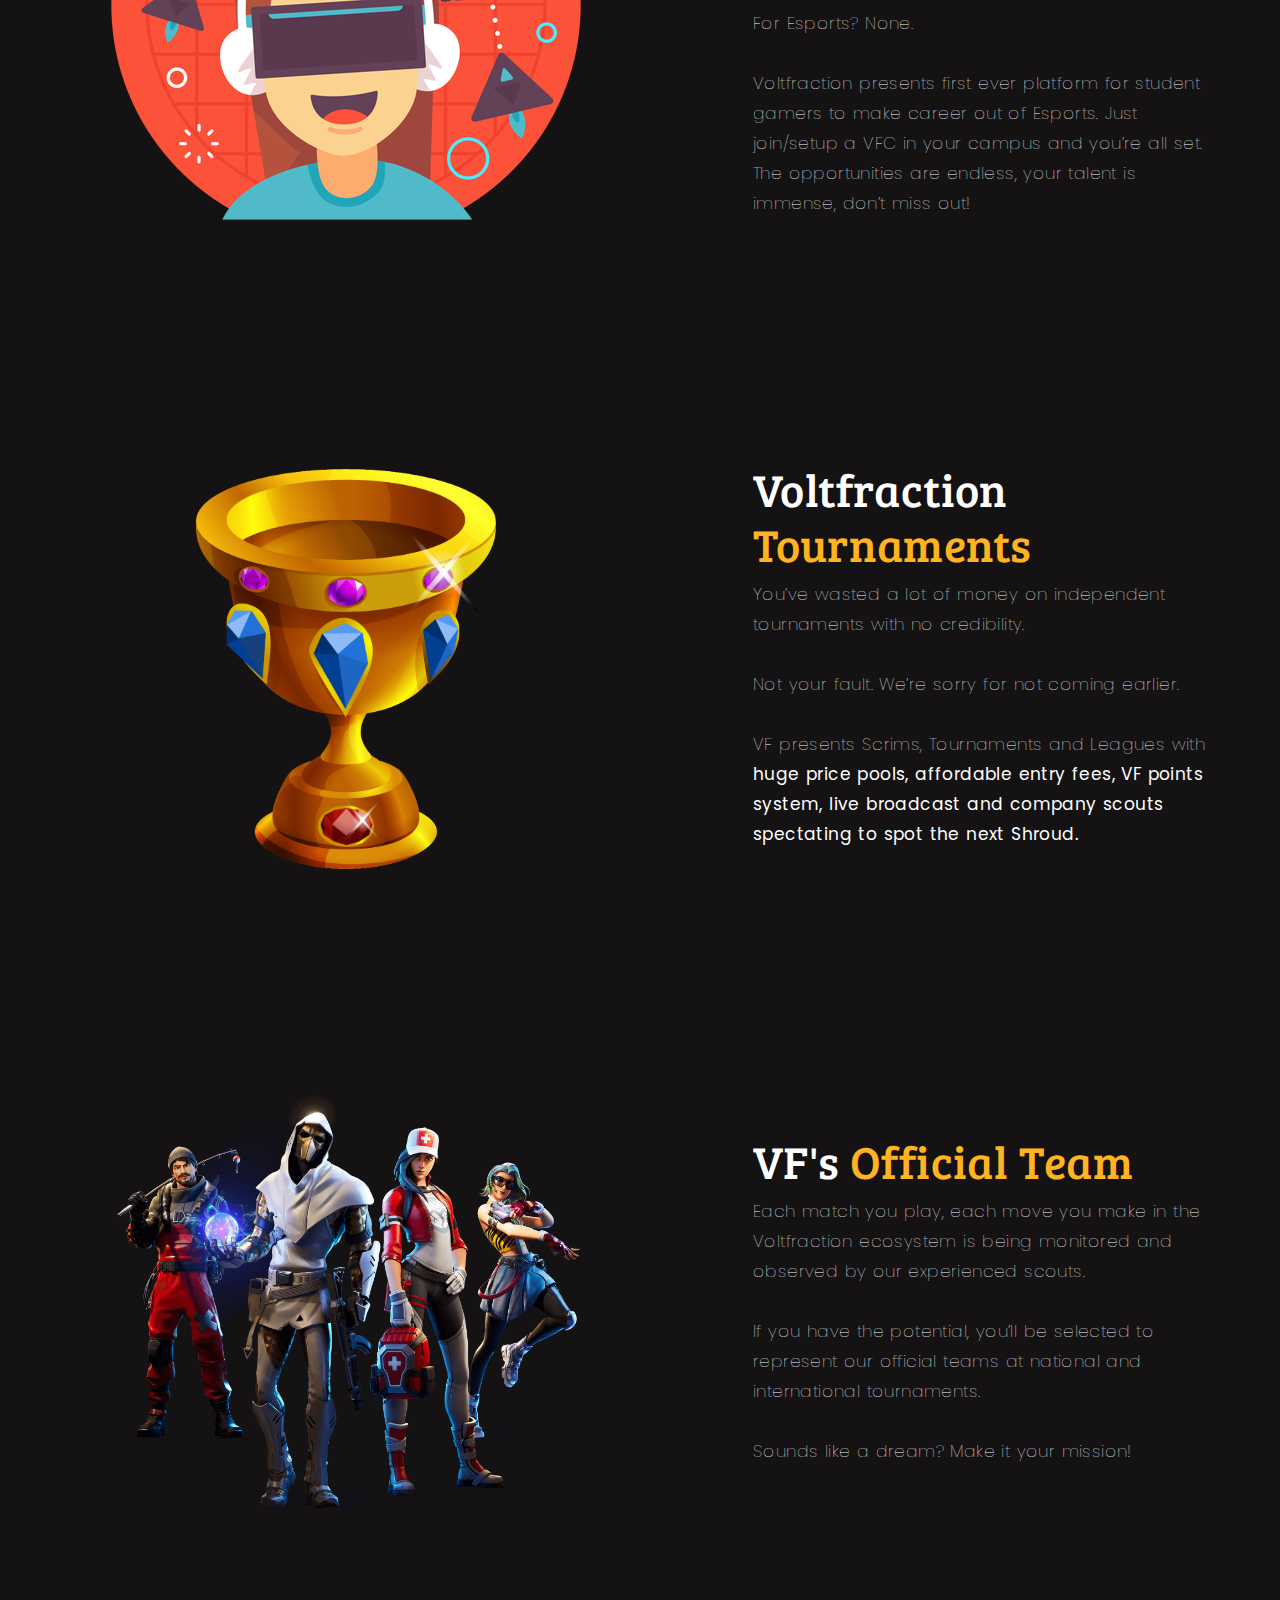
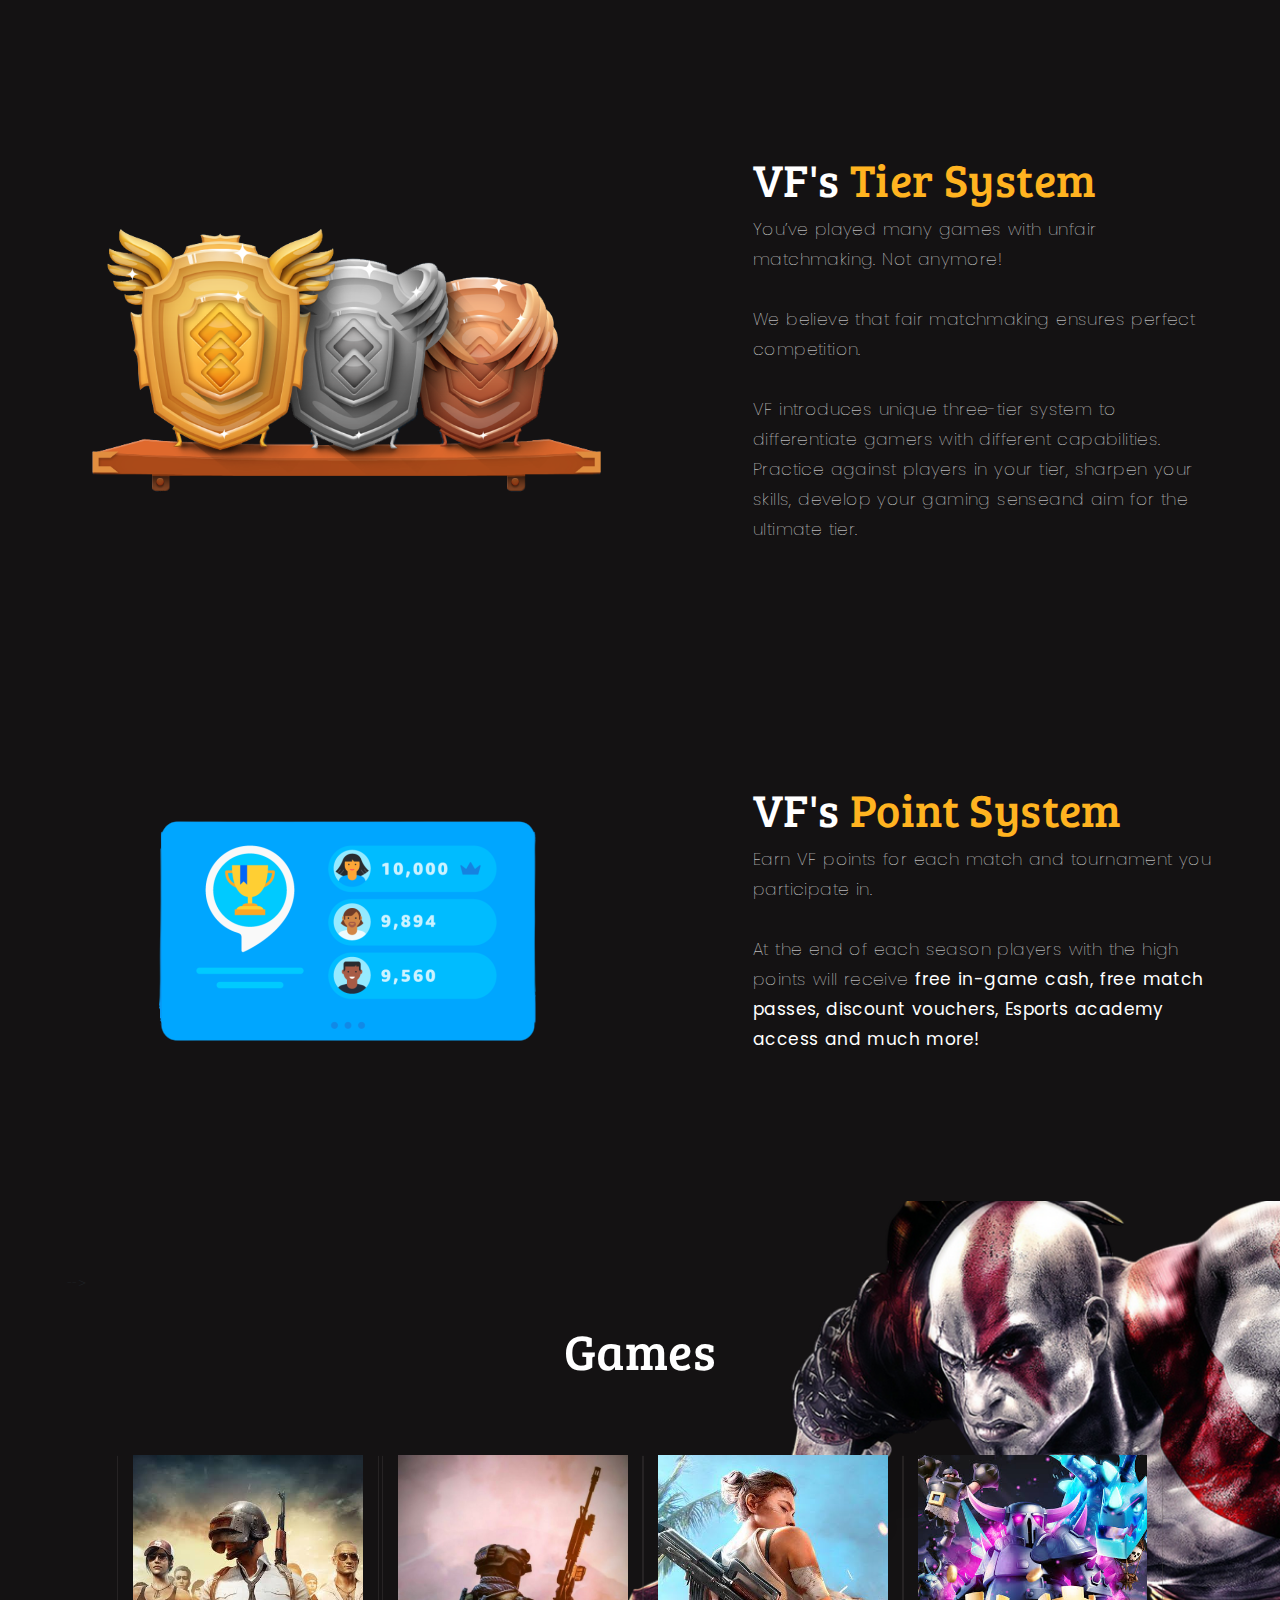
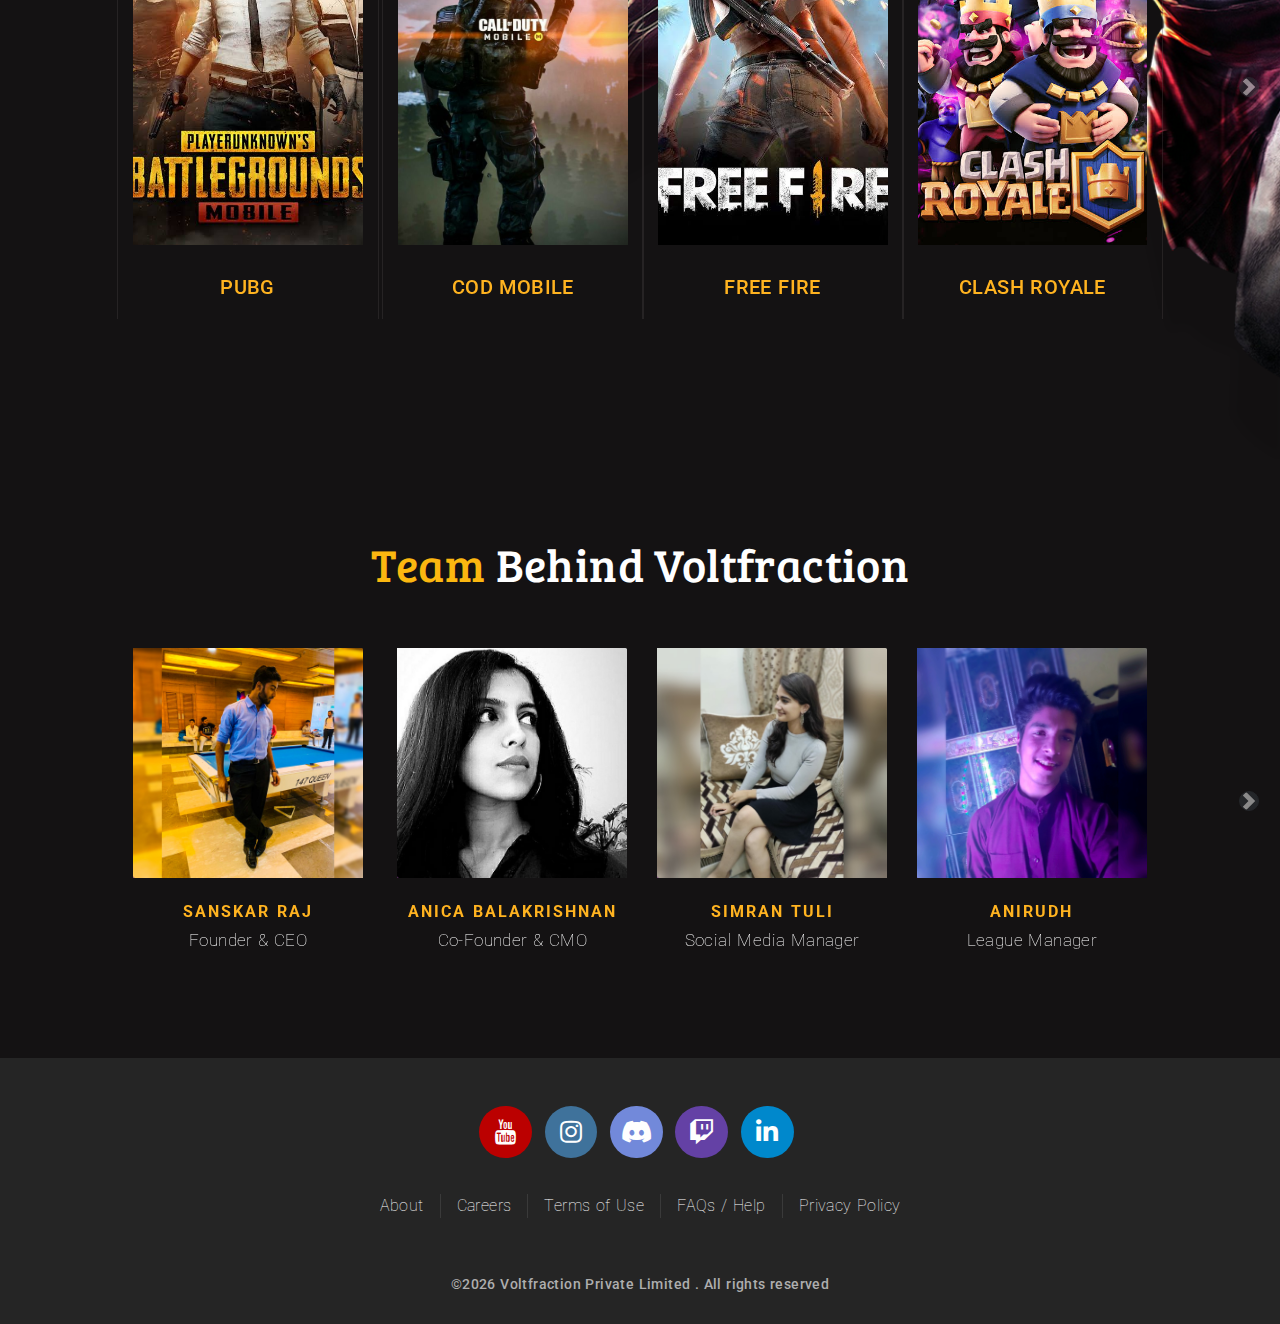
==== commit f3890cc8: "GA" ====
--- a/index.html
+++ b/index.html
@@ -1,12 +1,20 @@
 <!DOCTYPE html>
 <html lang="zxx">
 <head>
-
+	<!-- Global site tag (gtag.js) - Google Analytics -->
+	<script async src="https://www.googletagmanager.com/gtag/js?id=UA-176162657-1"></script>
+	<script>
+	  window.dataLayer = window.dataLayer || [];
+	  function gtag(){dataLayer.push(arguments);}
+	  gtag('js', new Date());
+	
+	  gtag('config', 'UA-176162657-1');
+	</script>
 
 
 	<title>VoltFraction Gaming</title>
 	<meta charset="UTF-8">
-	<meta name="description" content="Game Warrior Template">
+	<meta name="description" content="India’s First Fully Developed eSports Ecosystem">
 	<meta name="keywords" content="warrior, game, creative, html">
 	<meta name="viewport" content="width=device-width, initial-scale=1.0">
 	
@@ -381,15 +389,10 @@
 				
 			</span> -->
 			<br><br>
-			  <!-- <form action="https://collegx-campus-crud.herokuapp.com/collegeFind" method="POST"> -->
 			  <div class="search" id="search">
 				  <button style="display: inline-block; font-size: 20px;" href="form.html" class="btn btn-primary btn-md btn-block">Click Here</button>
-				<!-- <input type="submit" class="searchTerm btn btn-primary" placeholder="Search college"  name="collegeName" id="college"  autocomplete="off" style="text-transform: lowercase;"> -->
-				<!-- <button type="submit" class="searchButton"">
-				  <i class="fa fa-search"></i>
-			   </button> -->
+				
 			 </div>
-			<!-- </form> -->
 		</a>
 
 		<a class="card" >
@@ -399,7 +402,7 @@
 				</span>
 			</span>
 			<span class="card-summary">
-				Coming Soon! Can’t wait? Fill the form and we’ll inform you when the programme is launched.
+				The Voltfraction school clubs have not launched yet. Till then set-up an independent club, and start playing!
 
 
 				<br><br> <br class="d-none d-sm-block">
@@ -424,6 +427,9 @@
 			</span>
 			<span class="card-summary">
 				Create an independent club with your squad and get yourself registered. Participate in various tournaments and aim for glory. 
+
+				<br><br class="d-none d-sm-block">
+				<button style="display: inline-block; font-size: 20px;"  target="_blank" href="https://docs.google.com/forms/d/e/1FAIpQLSdOc4CbBUHhVZJsnJKHDZUfyb6NDnwSZYHXbf1OQHBzxgpc_w/viewform" class="btn btn-primary btn-md btn-block">Click Here</button>
 			</span>
 			<!-- <span class="card-meta">
 				Published: June 18th, 2015
@@ -1142,7 +1148,7 @@
 							<div class="in col-sm-12 col-md-4 col-lg-2 games">
 								<div class="our-team">
 									<div class="review-item ">
-										<div class="review-cover set-bg" data-setbg="img/recent-game/COD.jpg">
+										<div class="review-cover set-bg" data-setbg="img/recent-game/CODMobile.jpg">
 											<div class="score purple">9.5</div>
 										</div>
 										<div class="review-text">
@@ -1307,7 +1313,7 @@
 							<div class="in col-sm-12 col-md-4 col-lg-2 games">
 								<div class="our-team">
 									<div class="review-item ">
-										<div class="review-cover set-bg" data-setbg="img/recent-game/10DOTA2.jpEg">
+										<div class="review-cover set-bg" data-setbg="img/recent-game/10DOTA2.jpeg">
 											<div class="score yellow">9.3</div>
 										</div>
 										<div class="review-text">
@@ -1362,19 +1368,7 @@
 							</div>
 						</div>
 
-						<div class="carousel-item">
-							<div class="in col-sm-12 col-md-4 col-lg-2 games">
-								<div class="review-item ">
-									<div class="review-cover set-bg" data-setbg="img/recent-game/ArenaOfValor.jpeg">
-										<div class="score green">9.1</div>
-									</div>
-									<div class="review-text">
-										<h5  id="game-name">ARENA OF VALOR</h5>
-										<!-- <p id="game-desc">Lorem ipsum dolor sit amet, consectetur adipisc ing ipsum dolor sit ame.</p> -->
-									</div>
-								</div>
-							</div>
-						</div>
+				
 
 
 						<div class="carousel-item">
@@ -1410,7 +1404,7 @@
 							<div class="in col-sm-12 col-md-4 col-lg-2 games">
 								<div class="our-team">
 									<div class="review-item ">
-										<div class="review-cover set-bg" data-setbg="img/recent-game/Valorant.jpEg">
+										<div class="review-cover set-bg" data-setbg="img/recent-game/Valorant.jpeg">
 											<div class="score yellow">9.3</div>
 										</div>
 										<div class="review-text">
@@ -1674,7 +1668,7 @@
 								<br>
 								<div class="team-content">
 									<h3 class="title">Hrijul Tandon</h3>
-									<span class="post">Video Editor</span>
+									<span class="post">Head Video Editor</span>
 								</div>
 							</div>
 						</div>
@@ -2603,7 +2597,7 @@
 				$this.children(".carousel-control-prev").hide();
 				$this.children(".carousel-control-next").show();
 			}
-			else if(currentIndex==18){
+			else if(currentIndex==17){
 				$this.children(".carousel-control-prev").show();
 				$this.children(".carousel-control-next").hide();
 			}
--- a/css/style.css
+++ b/css/style.css
@@ -1,9 +1,3 @@
-/* =================================
-------------------------------------
-  Game Warrior Template
-  Version: 1.0
- ------------------------------------ 
- ====================================*/
 
 /*---------------------------*/
 /* Template default CSS
